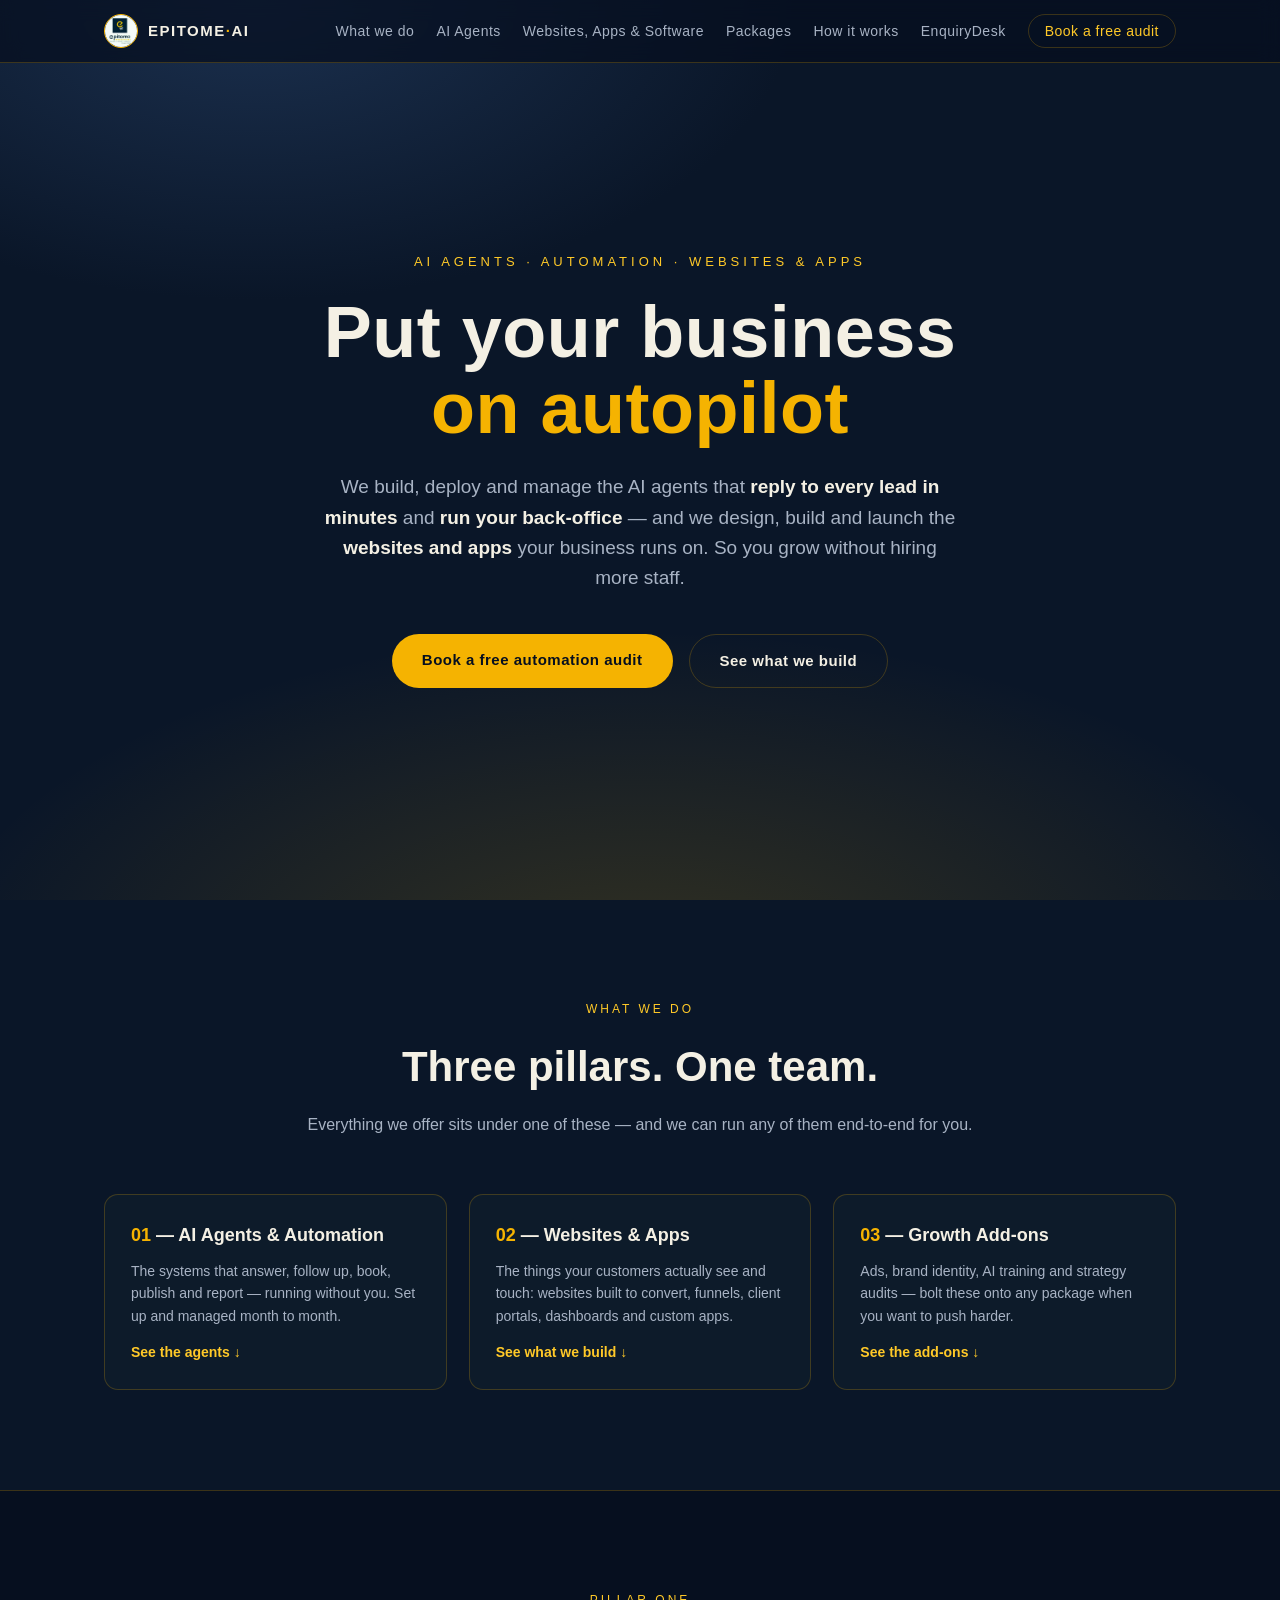
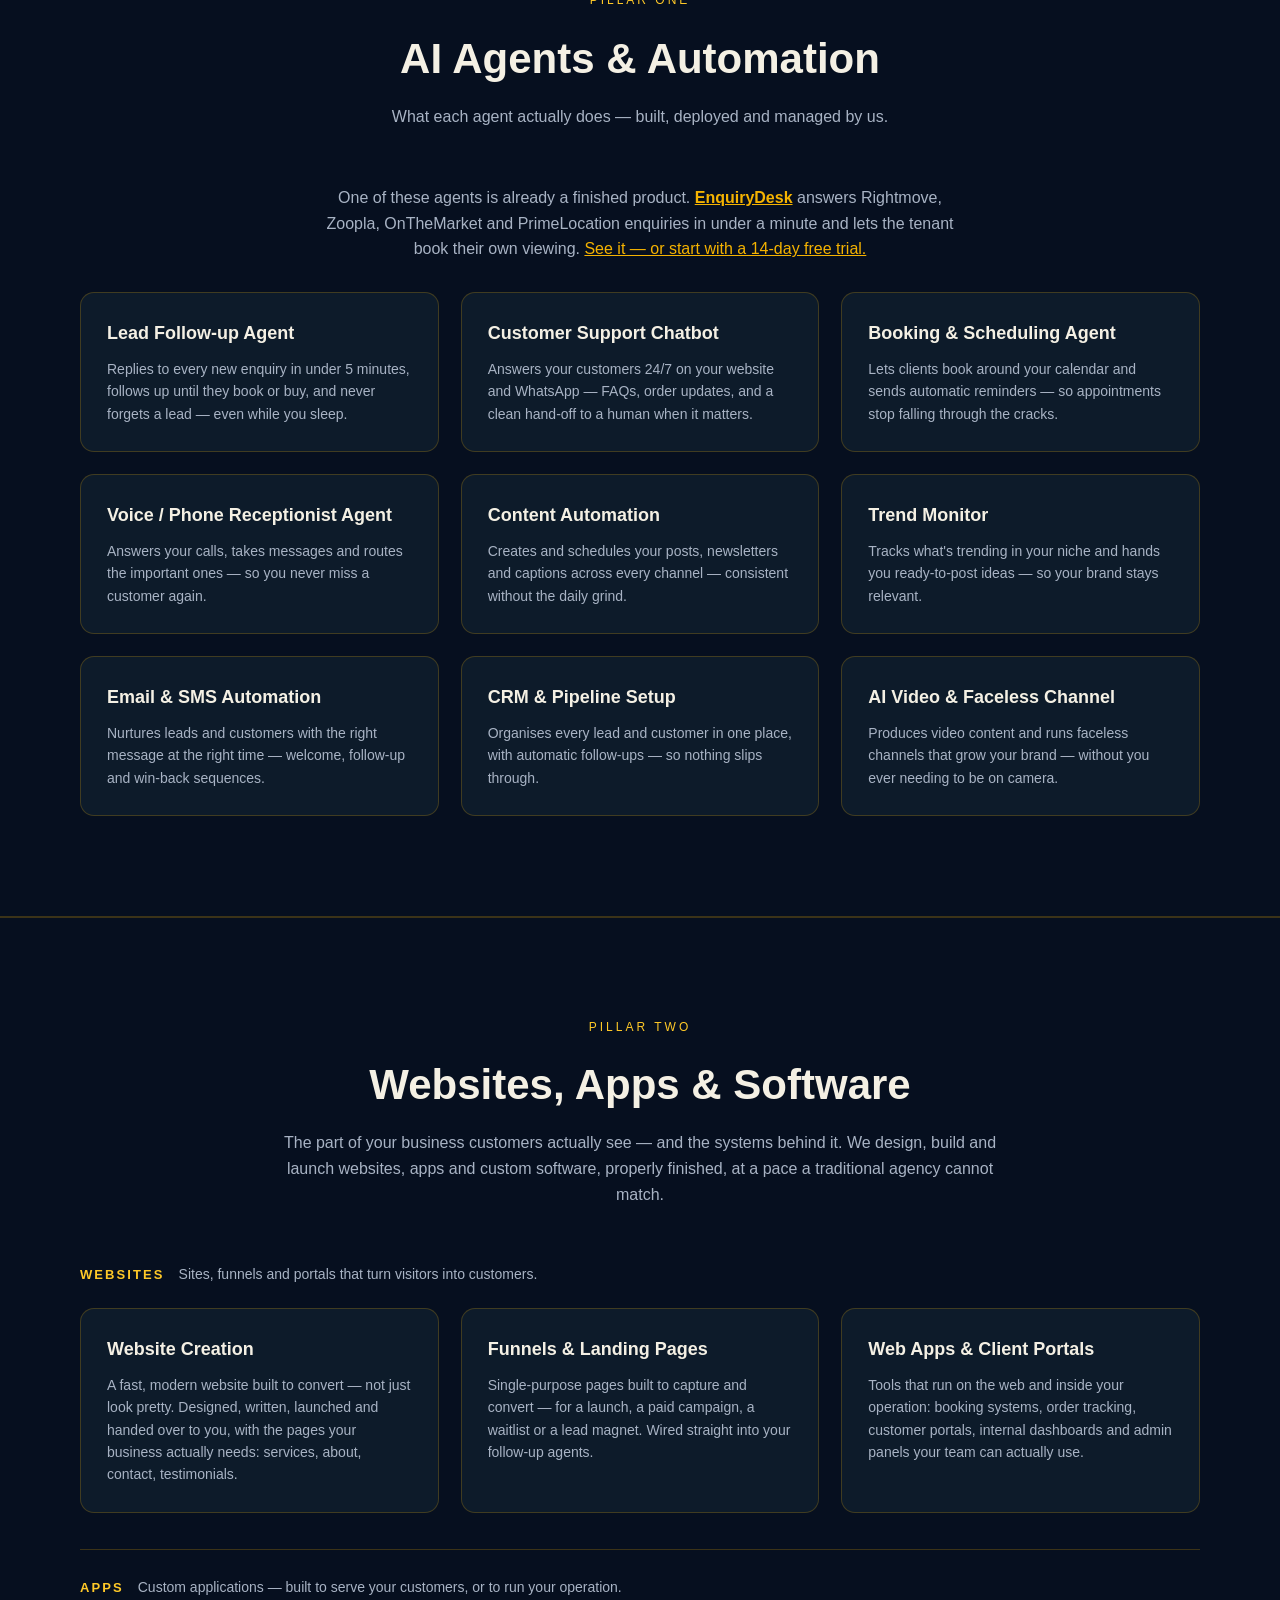
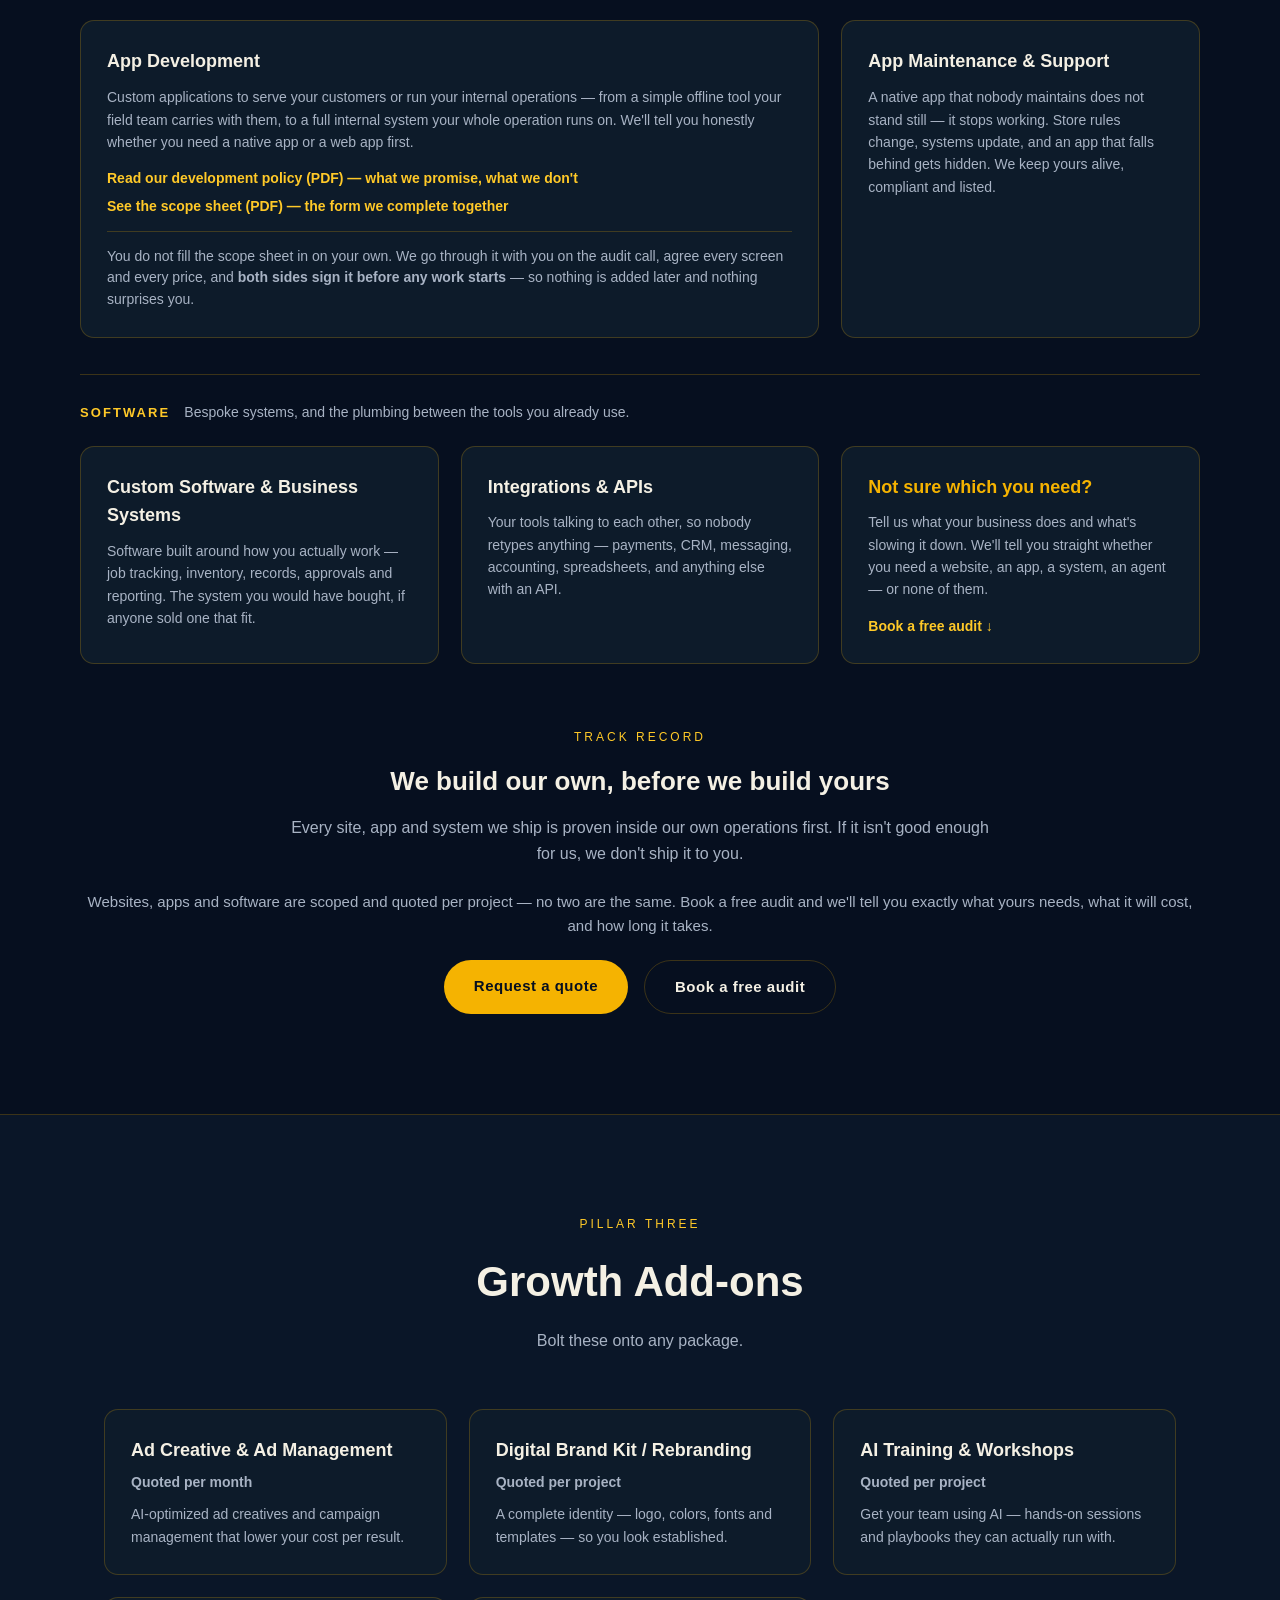
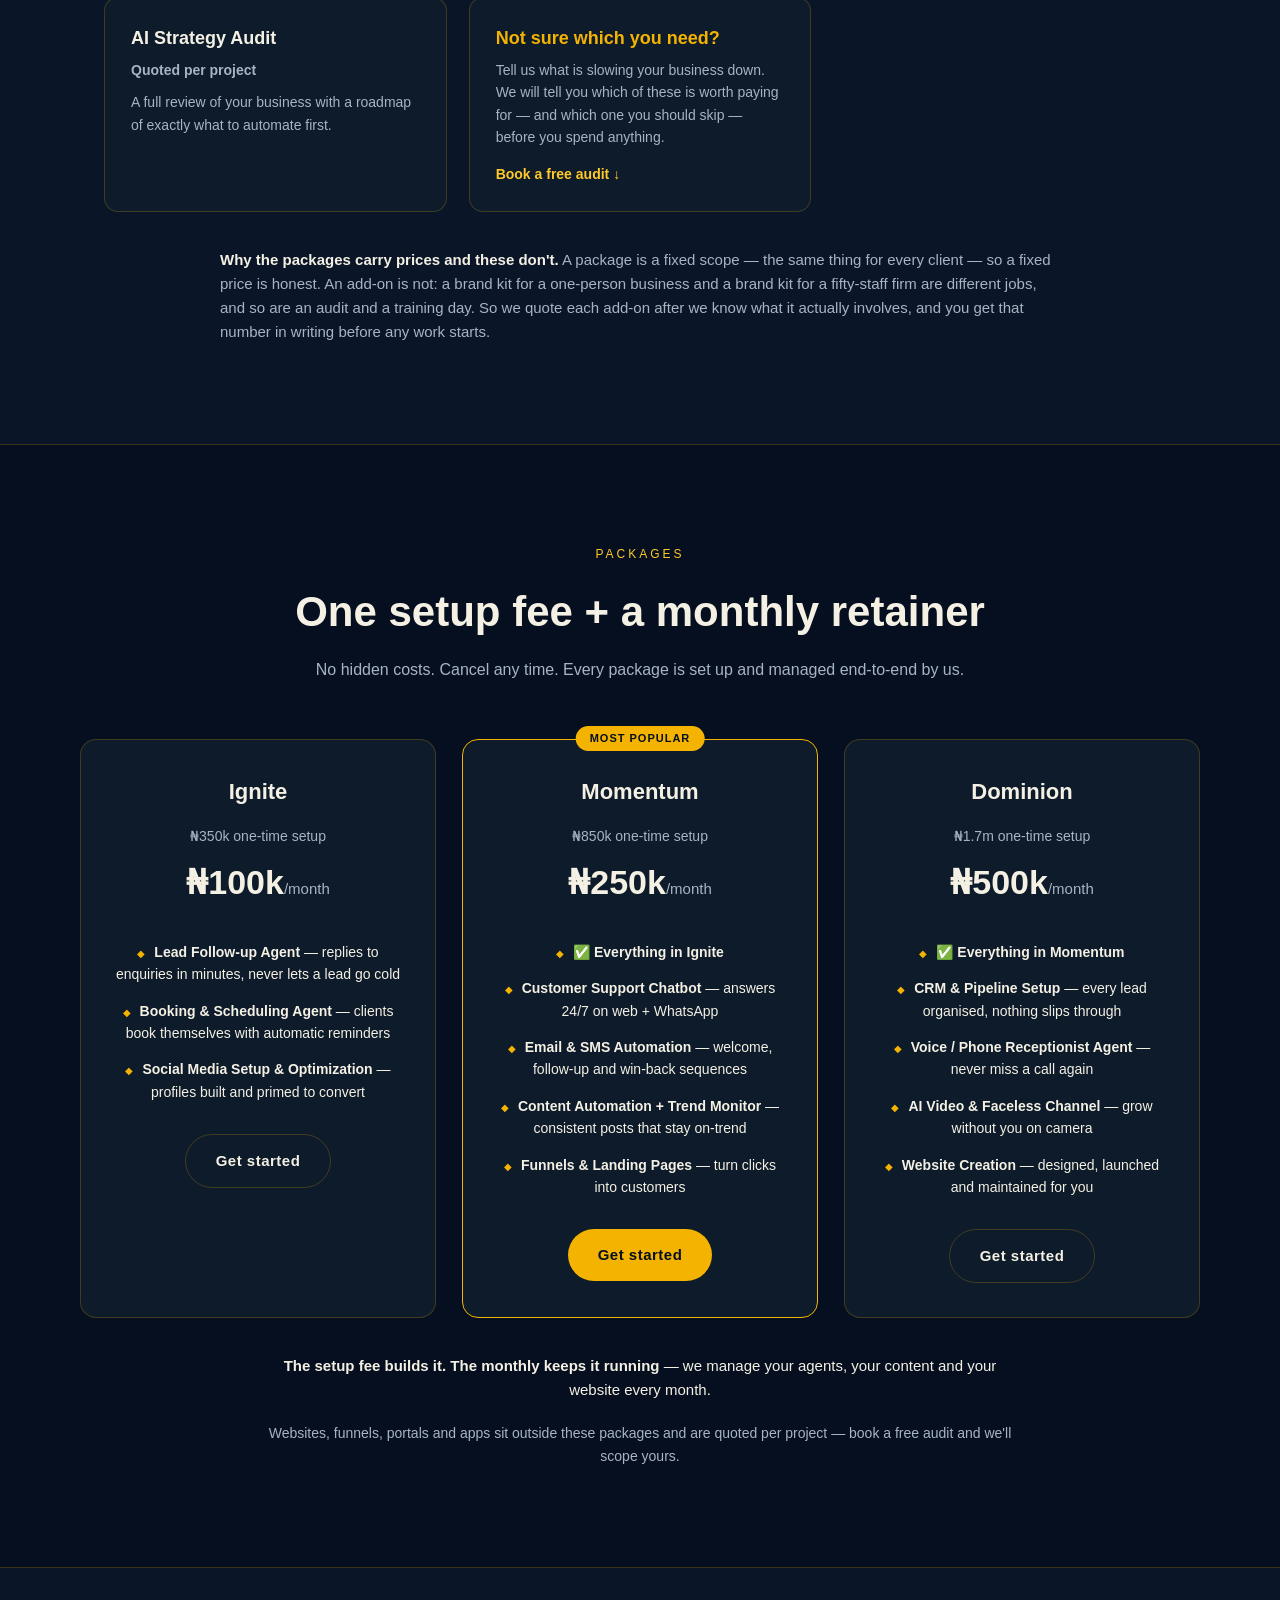
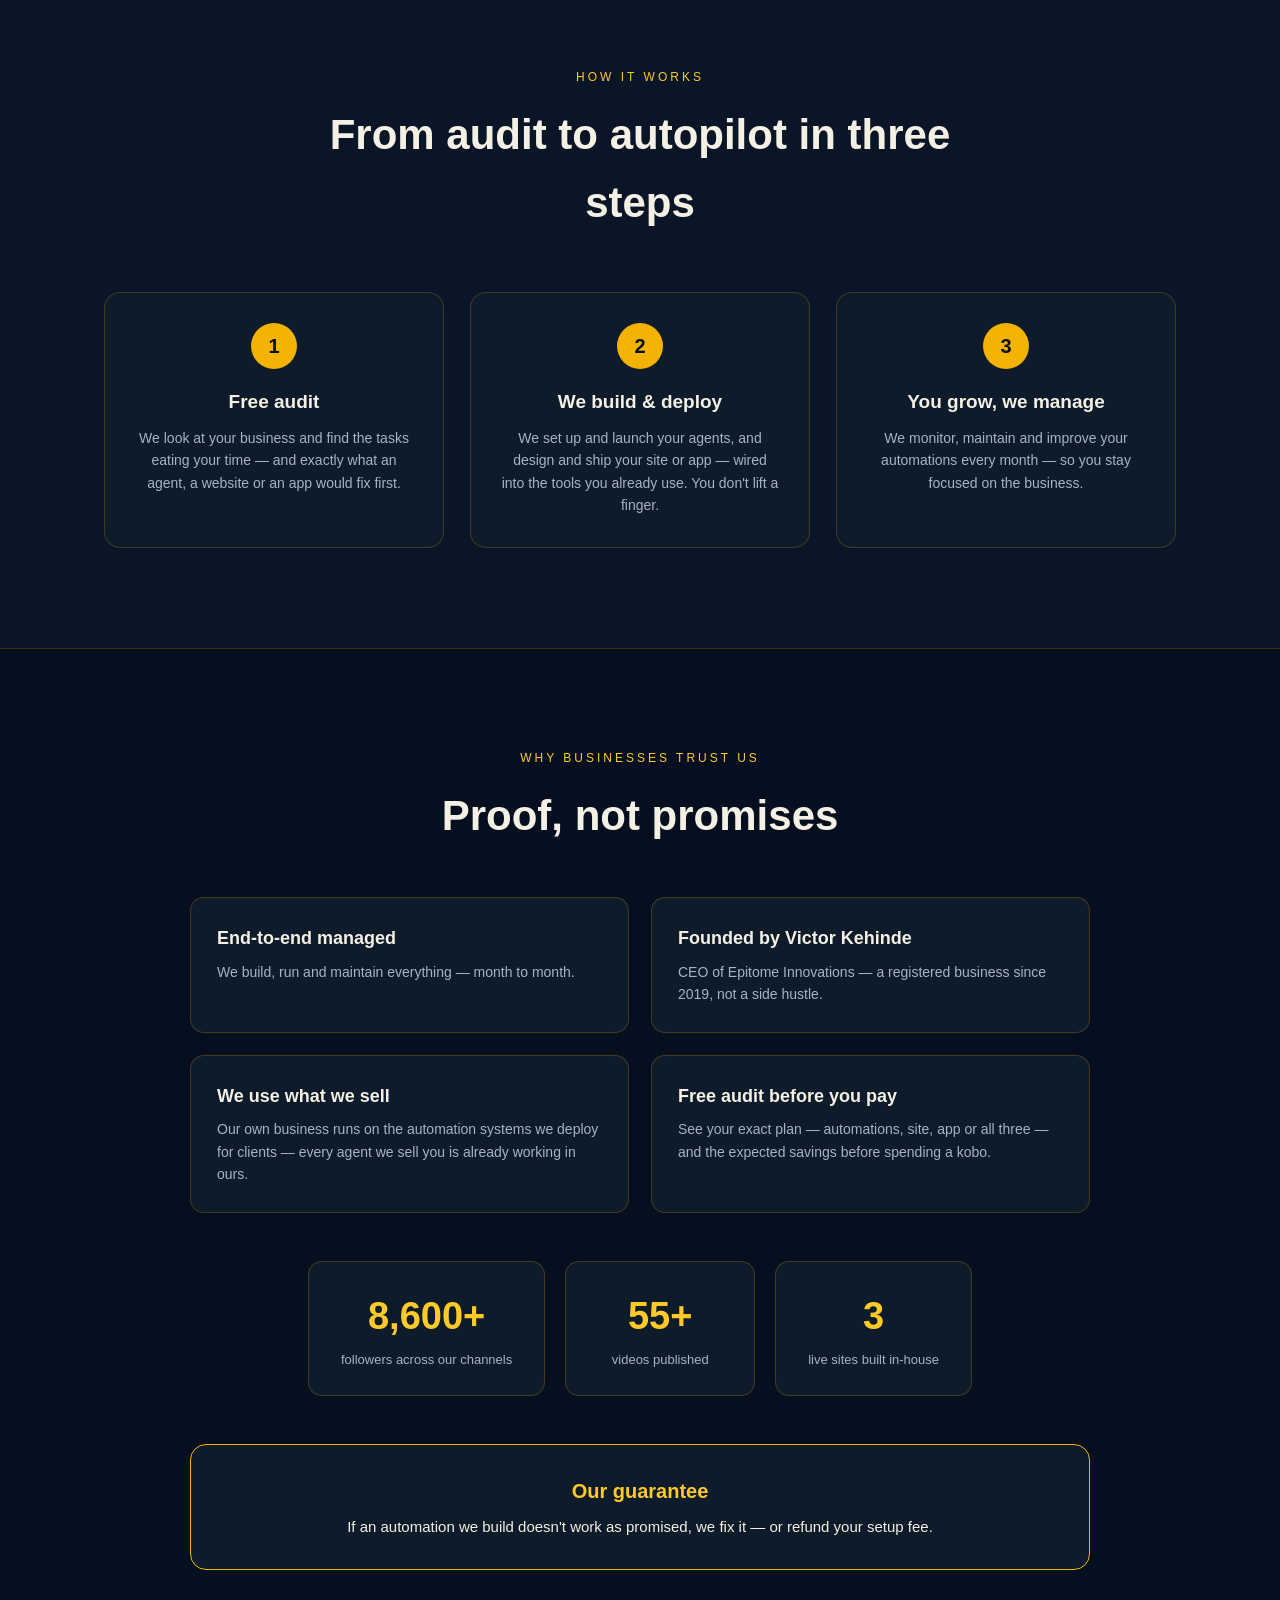
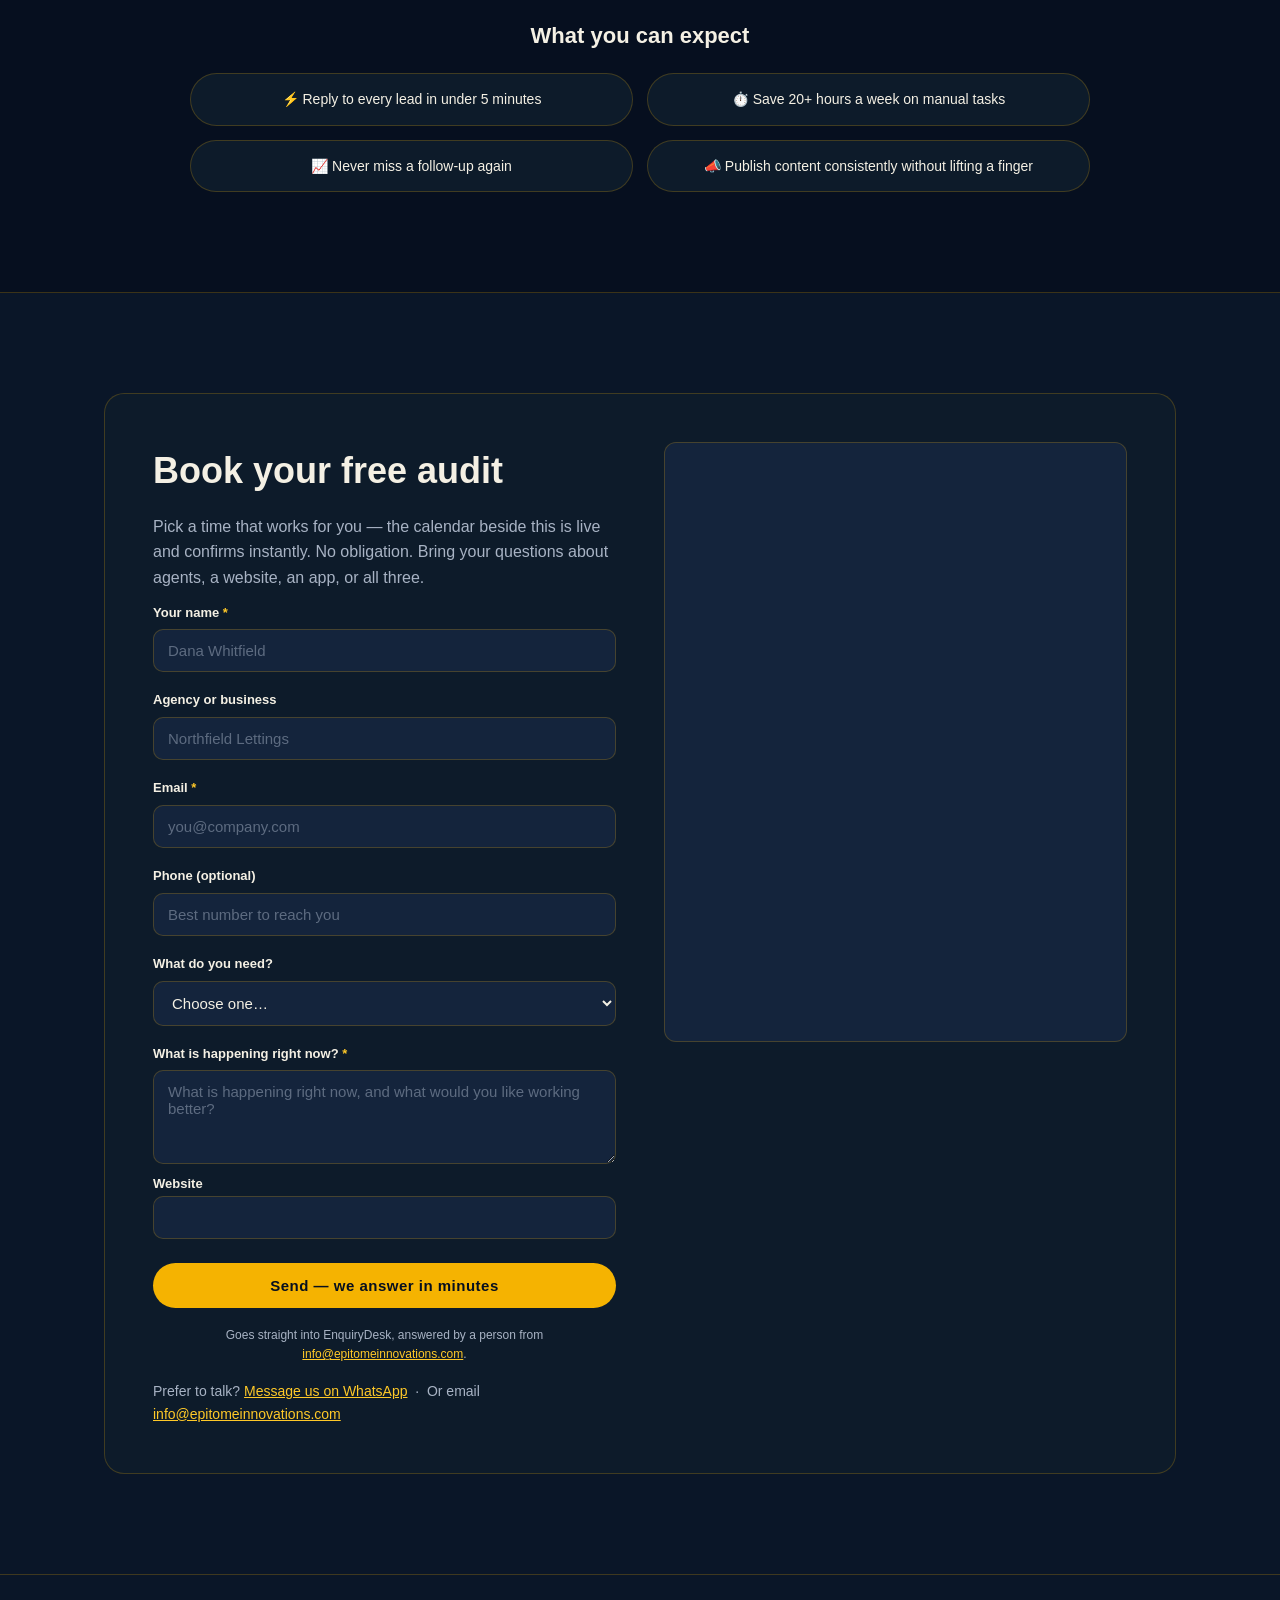
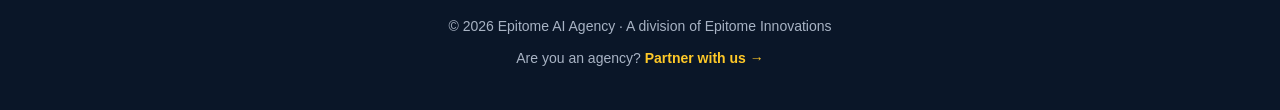
==== index.html @ 001e3ee3 "Agency site: real enquiry form that submits into EnquiryDesk; WhatsApp link set directly" ====
<!DOCTYPE html>
<html lang="en">
<head>
  <meta charset="UTF-8" />
  <meta name="viewport" content="width=device-width, initial-scale=1.0" />
  <title>Epitome AI Agency — Software Development, Websites, Apps &amp; AI Automation</title>
  <meta name="description" content="Epitome AI Agency builds AI agents and automation, develops custom software, and designs websites and apps — including web apps, client portals and bespoke business systems for clients in Nigeria and abroad." />
  <link rel="stylesheet" href="css/styles.css" />
  <link rel="icon" type="image/jpeg" href="images/epitome-logo.jpg" />
  <!-- If JS is blocked or fails, the .reveal elements would stay invisible forever.
       This fallback makes the page fully readable without JavaScript. -->
  <noscript><style>.reveal{opacity:1!important;transform:none!important}</style></noscript>
</head>
<body>

  <a class="skip" href="#main">Skip to content</a>

  <!-- ===== NAV ===== -->
  <nav class="nav" id="nav" aria-label="Main navigation">
    <div class="nav__inner">
      <a class="nav__brand" href="#top">
        <img src="images/epitome-logo.jpg" alt="Epitome AI Agency logo" />
        <span>EPITOME<span class="gold">·</span>AI</span>
      </a>
      <ul class="nav__links">
        <li><a href="#pillars">What we do</a></li>
        <li><a href="#agents">AI Agents</a></li>
        <li><a href="#build">Websites, Apps &amp; Software</a></li>
        <li><a href="#pricing">Packages</a></li>
        <li><a href="#how">How it works</a></li>
        <li><a href="enquirydesk/">EnquiryDesk</a></li>
        <li><a href="#book" class="nav__cta">Book a free audit</a></li>
      </ul>
    </div>
  </nav>

  <main id="main">

    <!-- ===== HERO ===== -->
    <header class="hero" id="top">
      <div class="hero__bg"></div>
      <div class="hero__content">
        <p class="hero__eyebrow reveal">AI AGENTS · AUTOMATION · WEBSITES &amp; APPS</p>
        <h1 class="hero__title reveal">Put your business<br /><span class="gold">on autopilot</span></h1>
        <p class="hero__sub reveal">
          We build, deploy and manage the AI agents that <strong>reply to every lead in minutes</strong>
          and <strong>run your back-office</strong> — and we design, build and launch the
          <strong>websites and apps</strong> your business runs on. So you grow without hiring more staff.
        </p>
        <div class="hero__cta reveal">
          <a class="btn btn--gold" href="#book">Book a free automation audit</a>
          <a class="btn btn--ghost" href="#build">See what we build</a>
        </div>
      </div>
    </header>

    <!-- ===== THE THREE PILLARS (overview) ===== -->
    <section class="services" id="pillars">
      <div class="section-head reveal">
        <p class="section-head__eyebrow">What we do</p>
        <h2 class="section-head__title">Three pillars. One team.</h2>
        <p class="section-head__sub">Everything we offer sits under one of these — and we can run any of them end-to-end for you.</p>
      </div>

      <div class="agents__grid">
        <article class="agent reveal">
          <h3><span class="gold">01</span> — AI Agents &amp; Automation</h3>
          <p>The systems that answer, follow up, book, publish and report — running without you. Set up and managed month to month.</p>
          <p style="margin-top:14px"><a class="bundle__link" href="#agents">See the agents ↓</a></p>
        </article>
        <article class="agent reveal">
          <h3><span class="gold">02</span> — Websites &amp; Apps</h3>
          <p>The things your customers actually see and touch: websites built to convert, funnels, client portals, dashboards and custom apps.</p>
          <p style="margin-top:14px"><a class="bundle__link" href="#build">See what we build ↓</a></p>
        </article>
        <article class="agent reveal">
          <h3><span class="gold">03</span> — Growth Add-ons</h3>
          <p>Ads, brand identity, AI training and strategy audits — bolt these onto any package when you want to push harder.</p>
          <p style="margin-top:14px"><a class="bundle__link" href="#addons">See the add-ons ↓</a></p>
        </article>
      </div>
    </section>

    <!-- ===== PILLAR ONE: AI AGENTS & AUTOMATION ===== -->
    <section class="agents" id="agents">
      <div class="section-head reveal">
        <p class="section-head__eyebrow">Pillar one</p>
        <h2 class="section-head__title">AI Agents &amp; Automation</h2>
        <p class="section-head__sub">What each agent actually does — built, deployed and managed by us.</p>
      </div>
      <p class="reveal" style="max-width:74ch;margin:0 auto 30px;text-align:center;color:#a8b3c4">
        One of these agents is already a finished product. <a href="enquirydesk/" style="color:#f5b301;font-weight:700">EnquiryDesk</a>
        answers Rightmove, Zoopla, OnTheMarket and PrimeLocation enquiries in under a minute and lets the tenant
        book their own viewing. <a href="enquirydesk/" style="color:#f5b301">See it — or start with a 14-day free trial.</a>
      </p>

      <div class="agents__grid">
        <article class="agent reveal">
          <h3>Lead Follow-up Agent</h3>
          <p>Replies to every new enquiry in under 5 minutes, follows up until they book or buy, and never forgets a lead — even while you sleep.</p>
        </article>
        <article class="agent reveal">
          <h3>Customer Support Chatbot</h3>
          <p>Answers your customers 24/7 on your website and WhatsApp — FAQs, order updates, and a clean hand-off to a human when it matters.</p>
        </article>
        <article class="agent reveal">
          <h3>Booking &amp; Scheduling Agent</h3>
          <p>Lets clients book around your calendar and sends automatic reminders — so appointments stop falling through the cracks.</p>
        </article>
        <article class="agent reveal">
          <h3>Voice / Phone Receptionist Agent</h3>
          <p>Answers your calls, takes messages and routes the important ones — so you never miss a customer again.</p>
        </article>
        <article class="agent reveal">
          <h3>Content Automation</h3>
          <p>Creates and schedules your posts, newsletters and captions across every channel — consistent without the daily grind.</p>
        </article>
        <article class="agent reveal">
          <h3>Trend Monitor</h3>
          <p>Tracks what's trending in your niche and hands you ready-to-post ideas — so your brand stays relevant.</p>
        </article>
        <article class="agent reveal">
          <h3>Email &amp; SMS Automation</h3>
          <p>Nurtures leads and customers with the right message at the right time — welcome, follow-up and win-back sequences.</p>
        </article>
        <article class="agent reveal">
          <h3>CRM &amp; Pipeline Setup</h3>
          <p>Organises every lead and customer in one place, with automatic follow-ups — so nothing slips through.</p>
        </article>
        <article class="agent reveal">
          <h3>AI Video &amp; Faceless Channel</h3>
          <p>Produces video content and runs faceless channels that grow your brand — without you ever needing to be on camera.</p>
        </article>
      </div>
    </section>

    <!-- ===== PILLAR TWO: WEBSITES & APPS ===== -->
    <section class="agents" id="build">
      <div class="section-head reveal">
        <p class="section-head__eyebrow">Pillar two</p>
        <h2 class="section-head__title">Websites, Apps &amp; Software</h2>
        <p class="section-head__sub">
          The part of your business customers actually see — and the systems behind it. We design,
          build and launch websites, apps and custom software, properly finished, at a pace a
          traditional agency cannot match.
        </p>
      </div>

      <div class="agents__grid">

        <div class="agents__subhead reveal">
          <h3>Websites</h3>
          <p>Sites, funnels and portals that turn visitors into customers.</p>
        </div>

        <article class="agent reveal">
          <h3>Website Creation</h3>
          <p>A fast, modern website built to convert — not just look pretty. Designed, written, launched and handed over to you, with the pages your business actually needs: services, about, contact, testimonials.</p>
        </article>
        <article class="agent reveal">
          <h3>Funnels &amp; Landing Pages</h3>
          <p>Single-purpose pages built to capture and convert — for a launch, a paid campaign, a waitlist or a lead magnet. Wired straight into your follow-up agents.</p>
        </article>
        <article class="agent reveal">
          <h3>Web Apps &amp; Client Portals</h3>
          <p>Tools that run on the web and inside your operation: booking systems, order tracking, customer portals, internal dashboards and admin panels your team can actually use.</p>
        </article>
        <div class="agents__subhead reveal">
          <h3>Apps</h3>
          <p>Custom applications — built to serve your customers, or to run your operation.</p>
        </div>

        <article class="agent agent--wide reveal">
          <h3>App Development</h3>
          <p>Custom applications to serve your customers or run your internal operations — from a simple offline tool your field team carries with them, to a full internal system your whole operation runs on. We'll tell you honestly whether you need a native app or a web app first.</p>
          <p class="agent__links">
            <a class="bundle__link" href="Epitome-Innovations-App-Development-Policy.pdf" target="_blank" rel="noopener">Read our development policy (PDF) — what we promise, what we don't</a>
            <a class="bundle__link" href="Epitome-Innovations-App-Scope-Sheet.pdf" target="_blank" rel="noopener">See the scope sheet (PDF) — the form we complete together</a>
          </p>
          <p class="agent__note">
            You do not fill the scope sheet in on your own. We go through it with you on the audit
            call, agree every screen and every price, and <strong>both sides sign it before any work
            starts</strong> — so nothing is added later and nothing surprises you.
          </p>
        </article>
        <article class="agent reveal">
          <h3>App Maintenance &amp; Support</h3>
          <p>A native app that nobody maintains does not stand still — it stops working. Store rules change, systems update, and an app that falls behind gets hidden. We keep yours alive, compliant and listed.</p>
        </article>

        <div class="agents__subhead reveal">
          <h3>Software</h3>
          <p>Bespoke systems, and the plumbing between the tools you already use.</p>
        </div>

        <article class="agent reveal">
          <h3>Custom Software &amp; Business Systems</h3>
          <p>Software built around how you actually work — job tracking, inventory, records, approvals and reporting. The system you would have bought, if anyone sold one that fit.</p>
        </article>
        <article class="agent reveal">
          <h3>Integrations &amp; APIs</h3>
          <p>Your tools talking to each other, so nobody retypes anything — payments, CRM, messaging, accounting, spreadsheets, and anything else with an API.</p>
        </article>
        <article class="agent reveal">
          <h3><span class="gold">Not sure which you need?</span></h3>
          <p>Tell us what your business does and what's slowing it down. We'll tell you straight whether you need a website, an app, a system, an agent — or none of them.</p>
          <p style="margin-top:14px"><a class="bundle__link" href="#book">Book a free audit ↓</a></p>
        </article>
      </div>

      <div class="section-head reveal" style="margin-top:64px;margin-bottom:24px">
        <p class="section-head__eyebrow">Track record</p>
        <h2 class="section-head__title" style="font-size:26px">We build our own, before we build yours</h2>
        <p class="section-head__sub">Every site, app and system we ship is proven inside our own operations first. If it isn't good enough for us, we don't ship it to you.</p>
      </div>

      <div class="results reveal" style="max-width:1120px">
        <p style="color:var(--muted);font-size:15px;margin-bottom:22px">
          Websites, apps and software are scoped and quoted per project — no two are the same.
          Book a free audit and we'll tell you exactly what yours needs, what it will cost, and how long it takes.
        </p>
        <div class="hero__cta" style="justify-content:center">
          <a class="btn btn--gold" href="#book">Request a quote</a>
          <a class="btn btn--ghost" href="#book">Book a free audit</a>
        </div>
      </div>
    </section>

    <!-- ===== PILLAR THREE: GROWTH ADD-ONS ===== -->
    <section class="addons" id="addons">
      <div class="section-head reveal">
        <p class="section-head__eyebrow">Pillar three</p>
        <h2 class="section-head__title">Growth Add-ons</h2>
        <p class="section-head__sub">Bolt these onto any package.</p>
      </div>

      <div class="addons__grid">
        <article class="addon reveal">
          <h3>Ad Creative &amp; Ad Management</h3>
          <p class="addon__price">Quoted per month</p>
          <p>AI-optimized ad creatives and campaign management that lower your cost per result.</p>
        </article>
        <article class="addon reveal">
          <h3>Digital Brand Kit / Rebranding</h3>
          <p class="addon__price">Quoted per project</p>
          <p>A complete identity — logo, colors, fonts and templates — so you look established.</p>
        </article>
        <article class="addon reveal">
          <h3>AI Training &amp; Workshops</h3>
          <p class="addon__price">Quoted per project</p>
          <p>Get your team using AI — hands-on sessions and playbooks they can actually run with.</p>
        </article>
        <article class="addon reveal">
          <h3>AI Strategy Audit</h3>
          <p class="addon__price">Quoted per project</p>
          <p>A full review of your business with a roadmap of exactly what to automate first.</p>
        </article>
        <article class="addon reveal">
          <h3><span class="gold">Not sure which you need?</span></h3>
          <p>Tell us what is slowing your business down. We will tell you which of these is worth
          paying for — and which one you should skip — before you spend anything.</p>
          <p style="margin-top:14px"><a class="bundle__link" href="#book">Book a free audit ↓</a></p>
        </article>
      </div>

      <p class="reveal" style="color:var(--muted);font-size:15px;max-width:840px;margin:36px auto 0">
        <strong style="color:var(--cream)">Why the packages carry prices and these don't.</strong>
        A package is a fixed scope — the same thing for every client — so a fixed price is honest.
        An add-on is not: a brand kit for a one-person business and a brand kit for a fifty-staff firm
        are different jobs, and so are an audit and a training day. So we quote each add-on after we
        know what it actually involves, and you get that number in writing before any work starts.
      </p>
    </section>

    <!-- ===== PACKAGES ===== -->
    <section class="pricing" id="pricing">
      <div class="section-head reveal">
        <p class="section-head__eyebrow">Packages</p>
        <h2 class="section-head__title">One setup fee + a monthly retainer</h2>
        <p class="section-head__sub">No hidden costs. Cancel any time. Every package is set up and managed end-to-end by us.</p>
      </div>

      <div class="pricing__grid">
        <div class="price reveal">
          <h3>Ignite</h3>
          <p class="price__setup">₦350k one-time setup</p>
          <p class="price__monthly"><span>₦100k</span>/month</p>
          <ul class="bundle__list">
            <li><strong>Lead Follow-up Agent</strong> — replies to enquiries in minutes, never lets a lead go cold</li>
            <li><strong>Booking &amp; Scheduling Agent</strong> — clients book themselves with automatic reminders</li>
            <li><strong>Social Media Setup &amp; Optimization</strong> — profiles built and primed to convert</li>
          </ul>
          <a class="btn btn--ghost" href="#book">Get started</a>
        </div>

        <div class="price price--popular reveal">
          <div class="price__badge">Most popular</div>
          <h3>Momentum</h3>
          <p class="price__setup">₦850k one-time setup</p>
          <p class="price__monthly"><span>₦250k</span>/month</p>
          <ul class="bundle__list">
            <li>✅ <strong>Everything in Ignite</strong></li>
            <li><strong>Customer Support Chatbot</strong> — answers 24/7 on web + WhatsApp</li>
            <li><strong>Email &amp; SMS Automation</strong> — welcome, follow-up and win-back sequences</li>
            <li><strong>Content Automation + Trend Monitor</strong> — consistent posts that stay on-trend</li>
            <li><strong>Funnels &amp; Landing Pages</strong> — turn clicks into customers</li>
          </ul>
          <a class="btn btn--gold" href="#book">Get started</a>
        </div>

        <div class="price reveal">
          <h3>Dominion</h3>
          <p class="price__setup">₦1.7m one-time setup</p>
          <p class="price__monthly"><span>₦500k</span>/month</p>
          <ul class="bundle__list">
            <li>✅ <strong>Everything in Momentum</strong></li>
            <li><strong>CRM &amp; Pipeline Setup</strong> — every lead organised, nothing slips through</li>
            <li><strong>Voice / Phone Receptionist Agent</strong> — never miss a call again</li>
            <li><strong>AI Video &amp; Faceless Channel</strong> — grow without you on camera</li>
            <li><strong>Website Creation</strong> — designed, launched and maintained for you</li>
          </ul>
          <a class="btn btn--ghost" href="#book">Get started</a>
        </div>
      </div>

      <p class="reveal" style="text-align:center;color:var(--cream);font-size:15px;max-width:760px;margin:36px auto 0">
        <strong>The setup fee builds it. The monthly keeps it running</strong> — we manage your
        agents, your content and your website every month.
      </p>

      <p style="text-align:center;color:var(--muted);font-size:14px;max-width:760px;margin:20px auto 0">
        Websites, funnels, portals and apps sit outside these packages and are quoted per project — book a free audit and we'll scope yours.
      </p>
    </section>

    <!-- ===== HOW IT WORKS ===== -->
    <section class="how" id="how">
      <div class="section-head reveal">
        <p class="section-head__eyebrow">How it works</p>
        <h2 class="section-head__title">From audit to autopilot in three steps</h2>
      </div>
      <div class="how__steps">
        <div class="step reveal">
          <div class="step__num">1</div>
          <h3>Free audit</h3>
          <p>We look at your business and find the tasks eating your time — and exactly what an agent, a website or an app would fix first.</p>
        </div>
        <div class="step reveal">
          <div class="step__num">2</div>
          <h3>We build &amp; deploy</h3>
          <p>We set up and launch your agents, and design and ship your site or app — wired into the tools you already use. You don't lift a finger.</p>
        </div>
        <div class="step reveal">
          <div class="step__num">3</div>
          <h3>You grow, we manage</h3>
          <p>We monitor, maintain and improve your automations every month — so you stay focused on the business.</p>
        </div>
      </div>
    </section>

    <!-- ===== TRUST / PROOF ===== -->
    <section class="trust" id="trust">
      <div class="section-head reveal">
        <p class="section-head__eyebrow">Why businesses trust us</p>
        <h2 class="section-head__title">Proof, not promises</h2>
      </div>

      <div class="trust__grid">
        <div class="trust__item reveal">
          <h3>End-to-end managed</h3>
          <p>We build, run and maintain everything — month to month.</p>
        </div>
        <div class="trust__item reveal">
          <h3>Founded by Victor Kehinde</h3>
          <p>CEO of Epitome Innovations — a registered business since 2019, not a side hustle.</p>
        </div>
        <div class="trust__item reveal">
          <h3>We use what we sell</h3>
          <p>Our own business runs on the automation systems we deploy for clients — every agent we sell you is already working in ours.</p>
        </div>
        <div class="trust__item reveal">
          <h3>Free audit before you pay</h3>
          <p>See your exact plan — automations, site, app or all three — and the expected savings before spending a kobo.</p>
        </div>
      </div>

      <div class="proof reveal">
        <div class="proof__stat"><span class="proof__num">8,600+</span><span class="proof__label">followers across our channels</span></div>
        <div class="proof__stat"><span class="proof__num">55+</span><span class="proof__label">videos published</span></div>
        <div class="proof__stat"><span class="proof__num">3</span><span class="proof__label">live sites built in-house</span></div>
      </div>

      <div class="guarantee reveal">
        <h3>Our guarantee</h3>
        <p>If an automation we build doesn't work as promised, we fix it — or refund your setup fee.</p>
      </div>

      <div class="results reveal">
        <h3>What you can expect</h3>
        <div class="results__grid">
          <span>⚡ Reply to every lead in under 5 minutes</span>
          <span>⏱️ Save 20+ hours a week on manual tasks</span>
          <span>📈 Never miss a follow-up again</span>
          <span>📣 Publish content consistently without lifting a finger</span>
        </div>
      </div>
    </section>

    <!-- ===== BOOKING ===== -->
    <section class="booking" id="book">
      <div class="booking__inner reveal">
        <div class="booking__intro">
          <h2>Book your free audit</h2>
          <p>Pick a time that works for you — the calendar beside this is live and confirms instantly. No obligation.
             Bring your questions about agents, a website, an app, or all three.</p>

          <!-- The enquiry lands in EnquiryDesk, our own product: scored, answered in minutes,
               and a call offered. If it ever fails, the form falls back to email so no lead is lost. -->
          <form class="booking__form" id="enquiry-form" novalidate>
            <label for="f-name">Your name <span>*</span></label>
            <input id="f-name" name="name" type="text" autocomplete="name" placeholder="Dana Whitfield" required>

            <label for="f-biz">Agency or business</label>
            <input id="f-biz" name="company" type="text" autocomplete="organization" placeholder="Northfield Lettings">

            <label for="f-email">Email <span>*</span></label>
            <input id="f-email" name="email" type="email" autocomplete="email" placeholder="you@company.com" required>

            <label for="f-phone">Phone (optional)</label>
            <input id="f-phone" name="phone" type="tel" autocomplete="tel" placeholder="Best number to reach you">

            <label for="f-service">What do you need?</label>
            <select id="f-service" name="need">
              <option value="">Choose one&hellip;</option>
              <option>EnquiryDesk — answer every enquiry in minutes</option>
              <option>AI automation for my business</option>
              <option>A new website</option>
              <option>An app</option>
              <option>Something else</option>
            </select>

            <label for="f-msg">What is happening right now? <span>*</span></label>
            <textarea id="f-msg" name="message" rows="4" placeholder="What is happening right now, and what would you like working better?" required></textarea>

            <!-- Honeypot: hidden from people, irresistible to bots. -->
            <div class="hp" aria-hidden="true">
              <label for="f-website">Website</label>
              <input id="f-website" name="website" type="text" tabindex="-1" autocomplete="off">
            </div>

            <button class="btn btn--gold" type="submit" id="f-send">Send — we answer in minutes</button>
            <p class="booking__note" id="f-status">
              Goes straight into EnquiryDesk, answered by a person from
              <a href="mailto:info@epitomeinnovations.com">info@epitomeinnovations.com</a>.
            </p>
          </form>

          <p class="booking__email">
            Prefer to talk? <a id="wa-link" href="https://wa.me/2349056969122?text=Hi%21%20I%27d%20like%20to%20book%20a%20free%20audit." rel="noopener">Message us on WhatsApp</a>
            &nbsp;·&nbsp; Or email <a href="mailto:info@epitomeinnovations.com">info@epitomeinnovations.com</a>
          </p>
        </div>

        <div class="booking__calendar">
          <iframe src="https://cal.com/victor-kehinde-m3jfr3?embed=true" width="100%" height="600" frameborder="0" loading="lazy" title="Book a free audit with Epitome AI Agency"></iframe>
        </div>
      </div>
    </section>

  </main>

  <!-- ===== FOOTER ===== -->
  <footer class="footer">
    <p>© <span id="year"></span> Epitome AI Agency · A division of Epitome Innovations</p>
    <p style="margin-top:10px;font-size:14px">
      Are you an agency? <a class="bundle__link" href="partners.html">Partner with us &rarr;</a>
    </p>
  </footer>

  <script src="js/main.js"></script>
</body>
</html>
---- css/styles.css ----
:root {
  --navy-950: #060f1f;
  --navy-900: #0a1628;
  --navy-800: #0d1b2a;
  --navy-700: #14243c;
  --navy-600: #1d3353;
  --gold: #f5b301;
  --gold-bright: #ffc928;
  --cream: #f4f0e4;
  --muted: #a8b3c4;
  --line: rgba(245, 179, 1, 0.22);
}

* { margin: 0; padding: 0; box-sizing: border-box; }
html { scroll-behavior: smooth; }

body {
  font-family: "Segoe UI", "Helvetica Neue", Arial, sans-serif;
  background: var(--navy-900);
  color: var(--cream);
  line-height: 1.6;
  overflow-x: hidden;
}
.gold { color: var(--gold); }

/* ---------- ACCESSIBILITY ---------- */
.skip {
  position: absolute; left: -9999px; top: 0; z-index: 100;
  background: var(--gold); color: var(--navy-950);
  padding: 10px 18px; border-radius: 0 0 8px 0; text-decoration: none; font-weight: 600;
}
.skip:focus { left: 0; }
a:focus-visible, button:focus-visible, input:focus-visible, select:focus-visible, textarea:focus-visible {
  outline: 2px solid var(--gold-bright); outline-offset: 2px;
}

/* ---------- NAV ---------- */
.nav {
  position: fixed; top: 0; left: 0; right: 0; z-index: 50;
  backdrop-filter: blur(10px);
  background: rgba(6, 15, 31, 0.72);
  border-bottom: 1px solid var(--line);
}
.nav__inner {
  max-width: 1120px; margin: 0 auto; padding: 14px 24px;
  display: flex; align-items: center; justify-content: space-between;
}
.nav__brand { display: flex; align-items: center; gap: 10px; text-decoration: none; color: var(--cream); font-weight: 700; letter-spacing: 1.5px; font-size: 15px; }
.nav__brand img { width: 34px; height: 34px; border-radius: 50%; border: 1px solid var(--gold); }
.nav__links { list-style: none; display: flex; gap: 22px; align-items: center; }
.nav__links a { color: var(--muted); text-decoration: none; font-size: 14px; letter-spacing: 0.5px; transition: color 0.2s; }
.nav__links a:hover { color: var(--gold-bright); }
.nav__cta { color: var(--gold-bright) !important; border: 1px solid var(--line); padding: 8px 16px; border-radius: 30px; }
.nav__cta:hover { border-color: var(--gold); }

/* ---------- HERO ---------- */
.hero {
  position: relative; min-height: 100vh;
  display: flex; align-items: center; justify-content: center; text-align: center;
  padding: 120px 24px 80px; overflow: hidden;
}
.hero__bg {
  position: absolute; inset: 0;
  background:
    radial-gradient(1200px 600px at 50% 110%, rgba(245,179,1,0.18), transparent 60%),
    radial-gradient(900px 500px at 20% 0%, rgba(29,51,83,0.9), transparent 60%),
    var(--navy-900);
}
.hero__content { position: relative; max-width: 820px; }
.hero__eyebrow { color: var(--gold-bright); letter-spacing: 4px; font-size: 13px; margin-bottom: 22px; }
.hero__title { font-size: clamp(38px, 7vw, 72px); line-height: 1.05; font-weight: 800; letter-spacing: 0.5px; margin-bottom: 26px; }
.hero__sub { color: var(--muted); font-size: clamp(16px, 2.2vw, 19px); max-width: 640px; margin: 0 auto 40px; }
.hero__sub strong { color: var(--cream); }
.hero__cta { display: flex; gap: 16px; justify-content: center; flex-wrap: wrap; }

.btn {
  display: inline-block; padding: 14px 30px; border-radius: 40px; text-decoration: none;
  font-size: 15px; font-weight: 600; letter-spacing: 0.5px; cursor: pointer; border: none;
  transition: transform 0.2s, box-shadow 0.2s, background 0.2s;
}
.btn--gold { background: var(--gold); color: var(--navy-950); }
.btn--gold:hover { background: var(--gold-bright); transform: translateY(-2px); box-shadow: 0 12px 30px rgba(245,179,1,0.25); }
.btn--ghost { border: 1px solid var(--line); color: var(--cream); background: transparent; }
.btn--ghost:hover { border-color: var(--gold); color: var(--gold-bright); transform: translateY(-2px); }

/* ---------- SECTION HEAD ---------- */
.section-head { text-align: center; max-width: 720px; margin: 0 auto 56px; }
.section-head__eyebrow { color: var(--gold-bright); text-transform: uppercase; letter-spacing: 3px; font-size: 12px; margin-bottom: 14px; }
.section-head__title { font-size: clamp(28px, 5vw, 42px); font-weight: 800; }
.section-head__sub { color: var(--muted); margin-top: 12px; }

/* ---------- SERVICES ---------- */
.services { padding: 100px 24px; max-width: 1120px; margin: 0 auto; }
.bundles { display: grid; grid-template-columns: repeat(3, 1fr); gap: 26px; }

.bundle {
  background: var(--navy-800); border: 1px solid var(--line); border-radius: 16px;
  padding: 30px; display: flex; flex-direction: column;
  transition: transform 0.3s, border-color 0.3s, box-shadow 0.3s; position: relative;
}
.bundle:hover { transform: translateY(-6px); border-color: var(--gold); box-shadow: 0 20px 40px rgba(0,0,0,0.4); }
.bundle--popular { border-color: var(--gold); }
.bundle__badge {
  position: absolute; top: -14px; left: 50%; transform: translateX(-50%);
  background: var(--gold); color: var(--navy-950); font-size: 11px; font-weight: 700;
  letter-spacing: 1px; padding: 4px 14px; border-radius: 20px; text-transform: uppercase;
}
.bundle__tag { color: var(--gold-bright); text-transform: uppercase; letter-spacing: 2px; font-size: 11px; margin-bottom: 8px; }
.bundle__name { font-size: 28px; font-weight: 800; margin-bottom: 10px; }
.bundle__desc { color: var(--muted); font-size: 15px; margin-bottom: 18px; }
.bundle__list { list-style: none; margin-bottom: 24px; flex: 1; }
.bundle__list li { padding: 7px 0; position: relative; font-size: 14px; color: var(--cream); }
.bundle__list li strong { color: var(--cream); }
.bundle__list li::before { content: "◆"; color: var(--gold); margin-right: 9px; font-size: 10px; }
.bundle__link { color: var(--gold-bright); text-decoration: none; font-size: 14px; font-weight: 600; }

/* ---------- AGENTS ---------- */
.agents { padding: 100px 24px; background: var(--navy-950); border-top: 1px solid var(--line); border-bottom: 1px solid var(--line); }
.agents .section-head { margin: 0 auto 56px; }
.agents__grid { display: grid; grid-template-columns: repeat(3, 1fr); gap: 22px; max-width: 1120px; margin: 0 auto; }
.agent { background: var(--navy-800); border: 1px solid var(--line); border-radius: 14px; padding: 26px; transition: transform 0.25s, border-color 0.25s; }
.agent:hover { transform: translateY(-4px); border-color: var(--gold); }
.agent h3 { font-size: 18px; margin-bottom: 10px; color: var(--cream); }
.agent p { color: var(--muted); font-size: 14px; }

/* ---------- ADD-ONS ---------- */
.addons { padding: 100px 24px; max-width: 1120px; margin: 0 auto; }
.addons__grid { display: grid; grid-template-columns: repeat(3, 1fr); gap: 22px; }
.addon { background: var(--navy-800); border: 1px solid var(--line); border-radius: 14px; padding: 26px; }
.addon h3 { font-size: 18px; margin-bottom: 6px; }
.addon__price { color: var(--gold-bright); font-weight: 700; font-size: 15px; margin-bottom: 10px; }
.addon p { color: var(--muted); font-size: 14px; }

/* ---------- PRICING ---------- */
.pricing { padding: 100px 24px; background: var(--navy-950); border-top: 1px solid var(--line); border-bottom: 1px solid var(--line); }
.pricing__grid { display: grid; grid-template-columns: repeat(3, 1fr); gap: 26px; max-width: 1120px; margin: 0 auto; }
.price {
  background: var(--navy-800); border: 1px solid var(--line); border-radius: 16px;
  padding: 34px; text-align: center; position: relative;
}
.price--popular { border-color: var(--gold); }
.price__badge { position: absolute; top: -14px; left: 50%; transform: translateX(-50%); background: var(--gold); color: var(--navy-950); font-size: 11px; font-weight: 700; letter-spacing: 1px; padding: 4px 14px; border-radius: 20px; text-transform: uppercase; }
.price h3 { font-size: 22px; margin-bottom: 16px; }
.price__setup { color: var(--muted); font-size: 14px; margin-bottom: 8px; }
.price__monthly { font-size: 15px; color: var(--muted); margin-bottom: 24px; }
.price__monthly span { font-size: 34px; font-weight: 800; color: var(--cream); }

/* ---------- HOW IT WORKS ---------- */
.how { padding: 100px 24px; max-width: 1120px; margin: 0 auto; }
.how__steps { display: grid; grid-template-columns: repeat(3, 1fr); gap: 26px; }
.step { background: var(--navy-800); border: 1px solid var(--line); border-radius: 16px; padding: 30px; text-align: center; }
.step__num {
  width: 46px; height: 46px; border-radius: 50%; background: var(--gold); color: var(--navy-950);
  font-weight: 800; font-size: 20px; display: flex; align-items: center; justify-content: center;
  margin: 0 auto 18px;
}
.step h3 { font-size: 19px; margin-bottom: 10px; }
.step p { color: var(--muted); font-size: 14px; }

/* ---------- TRUST ---------- */
.trust { padding: 100px 24px; background: var(--navy-950); border-top: 1px solid var(--line); border-bottom: 1px solid var(--line); }
.trust .section-head { margin: 0 auto 48px; }
.trust__grid { display: grid; grid-template-columns: repeat(2, 1fr); gap: 22px; max-width: 900px; margin: 0 auto 48px; }
.trust__item { background: var(--navy-800); border: 1px solid var(--line); border-radius: 14px; padding: 26px; }
.trust__item h3 { font-size: 18px; margin-bottom: 8px; }
.trust__item p { color: var(--muted); font-size: 14px; }
.proof { display: flex; flex-wrap: wrap; gap: 20px; justify-content: center; max-width: 900px; margin: 48px auto; }
.proof__stat { text-align: center; background: var(--navy-800); border: 1px solid var(--line); border-radius: 14px; padding: 24px 32px; min-width: 190px; }
.proof__num { display: block; font-size: 38px; font-weight: 800; color: var(--gold-bright); }
.proof__label { display: block; font-size: 13px; color: var(--muted); margin-top: 4px; }
.guarantee { max-width: 900px; margin: 0 auto 48px; text-align: center; background: var(--navy-800); border: 1px solid var(--gold); border-radius: 16px; padding: 30px; }
.guarantee h3 { font-size: 20px; color: var(--gold-bright); margin-bottom: 8px; }
.guarantee p { color: var(--cream); font-size: 15px; }
.results { max-width: 900px; margin: 0 auto; text-align: center; }
.results h3 { font-size: 22px; margin-bottom: 20px; }
.results__grid { display: grid; grid-template-columns: repeat(2, 1fr); gap: 14px; }
.results__grid span {
  background: var(--navy-800); border: 1px solid var(--line); border-radius: 30px;
  padding: 14px 20px; font-size: 14px; color: var(--cream);
}

/* ---------- BOOKING ---------- */
.booking { padding: 100px 24px; max-width: 1120px; margin: 0 auto; }
.booking__inner {
  display: grid; grid-template-columns: 1fr 1fr; gap: 48px; align-items: start;
  background: var(--navy-800); border: 1px solid var(--line); border-radius: 20px; padding: 48px;
}
.booking__intro h2 { font-size: clamp(26px, 4vw, 36px); font-weight: 800; margin-bottom: 14px; }
.booking__intro p { color: var(--muted); }
.booking__form { display: flex; flex-direction: column; gap: 6px; }
.booking__form label { font-size: 13px; font-weight: 600; margin-top: 12px; color: var(--cream); }
.booking__form label span { color: var(--gold-bright); }
.booking__form input, .booking__form select, .booking__form textarea {
  background: var(--navy-700); border: 1px solid var(--line); border-radius: 10px;
  padding: 12px 14px; color: var(--cream); font-size: 15px; font-family: inherit; width: 100%;
}
.booking__form input::placeholder, .booking__form textarea::placeholder { color: #5d6b80; }
.booking__form .btn { margin-top: 18px; width: 100%; }
.booking__note { font-size: 12px; color: var(--muted); margin-top: 12px; text-align: center; }
.booking__note a { color: var(--gold-bright); }
.booking__calendar iframe { width: 100%; height: 600px; border: 1px solid var(--line); border-radius: 12px; background: var(--navy-700); }
.booking__email { margin-top: 16px; font-size: 14px; color: var(--muted); }
.booking__email a { color: var(--gold-bright); }

/* ---------- FOOTER ---------- */
.footer { text-align: center; padding: 40px 24px; border-top: 1px solid var(--line); color: var(--muted); font-size: 14px; }

/* ---------- REVEAL ---------- */
.reveal { opacity: 0; transform: translateY(28px); transition: opacity 0.7s ease, transform 0.7s ease; }
.reveal.is-visible { opacity: 1; transform: translateY(0); }

/* ---------- RESPONSIVE ---------- */
@media (max-width: 900px) {
  .bundles, .pricing__grid, .how__steps, .agents__grid, .addons__grid { grid-template-columns: 1fr; }
  .trust__grid, .results__grid { grid-template-columns: 1fr; }
  .booking__inner { grid-template-columns: 1fr; padding: 32px 24px; }
  .nav__links { display: none; }
}


/* ---------- PILLAR TWO SUB-HEADINGS (Websites / Apps) ---------- */
.agents__subhead { grid-column: 1 / -1; display: flex; align-items: baseline; gap: 14px;
  flex-wrap: wrap; margin-top: 14px; padding-top: 26px; border-top: 1px solid var(--line); }
.agents__subhead:first-child { margin-top: 0; padding-top: 0; border-top: 0; }
.agents__subhead h3 { font-size: 13px; letter-spacing: 0.16em; text-transform: uppercase;
  color: var(--gold-bright); margin: 0; }
.agents__subhead p { color: var(--muted); font-size: 14px; margin: 0; }
.agent__links { display: flex; flex-direction: column; gap: 8px; margin-top: 16px; }
.agent__links .bundle__link { line-height: 1.4; }


/* App Development gets double width so the APPS row is a deliberate full row,
   and the heavier card carries the two PDF links without crowding. */
.agent--wide { grid-column: span 2; }
@media (max-width: 900px) { .agent--wide { grid-column: auto; } }


/* Note under the two app PDFs: who fills the scope sheet in. */
.agent__note { color: var(--muted); font-size: 13.5px; line-height: 1.55; margin-top: 14px;
  padding-top: 14px; border-top: 1px solid var(--line); }
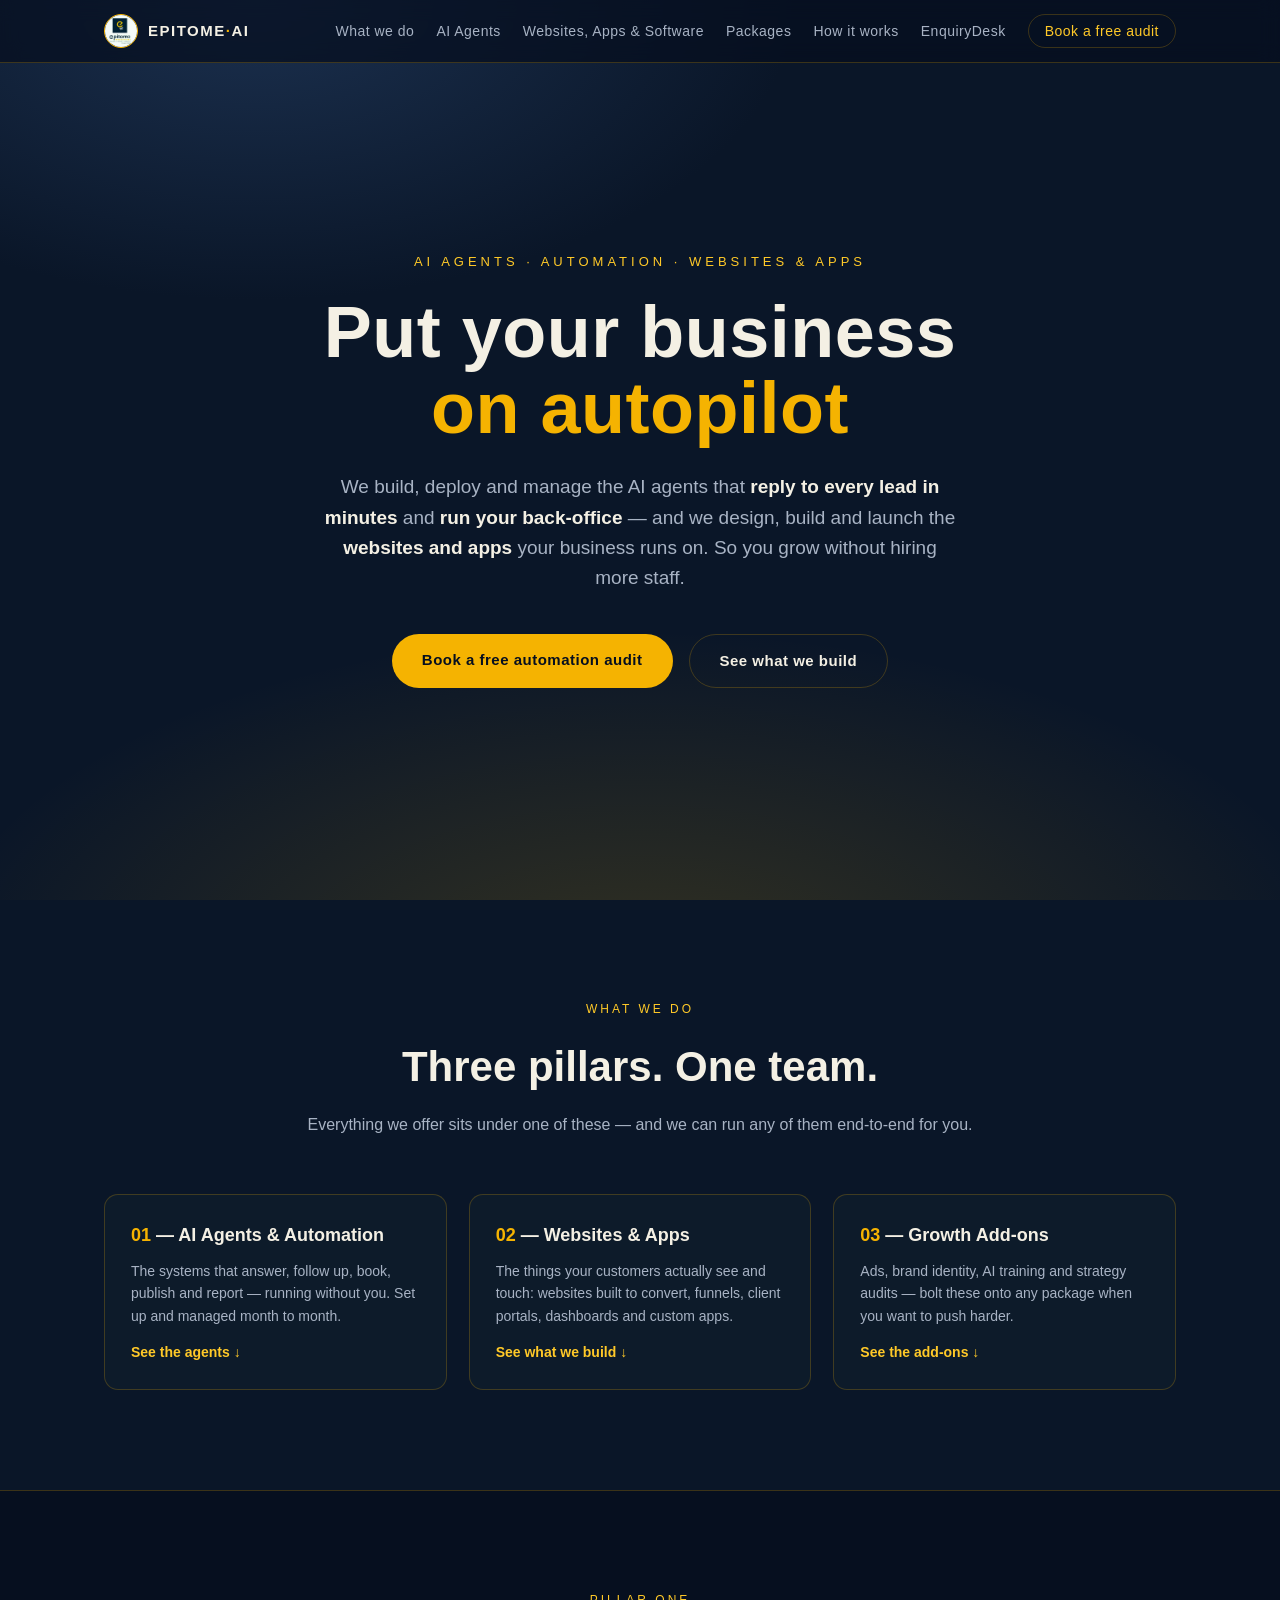
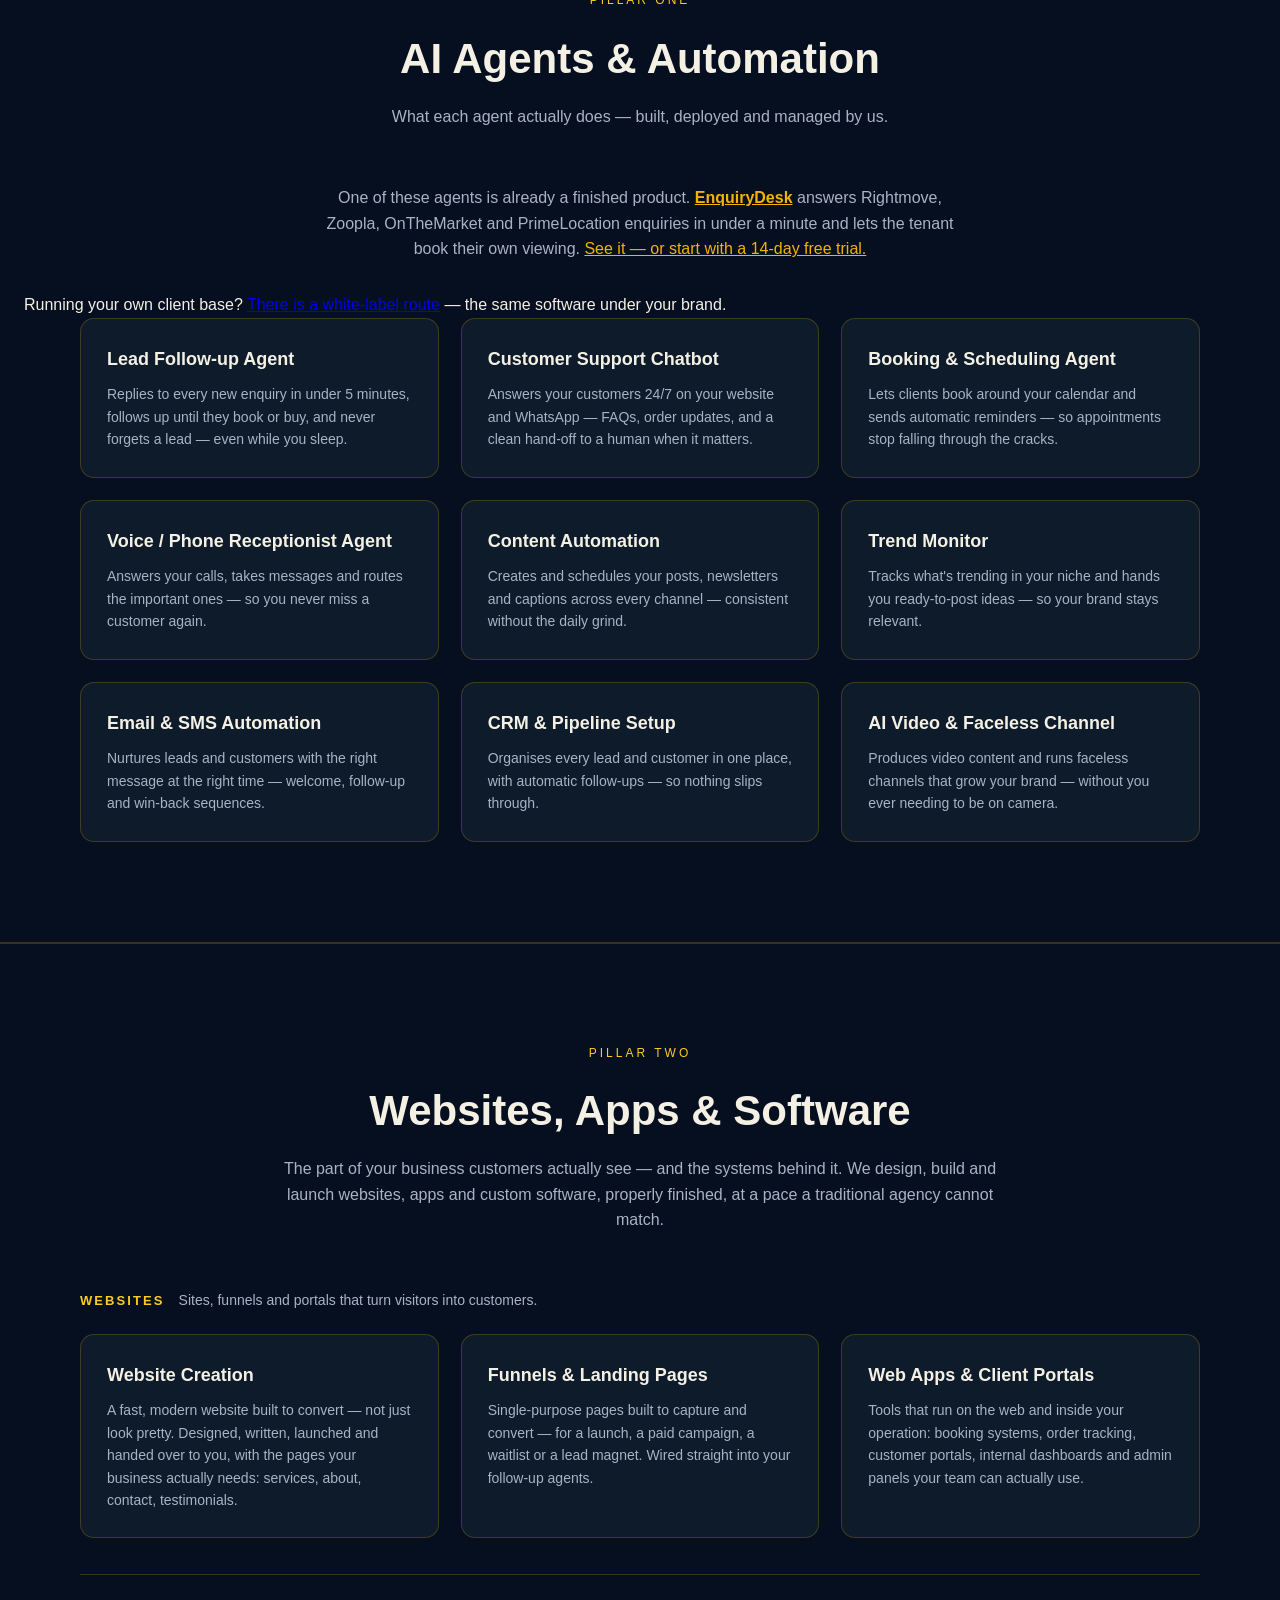
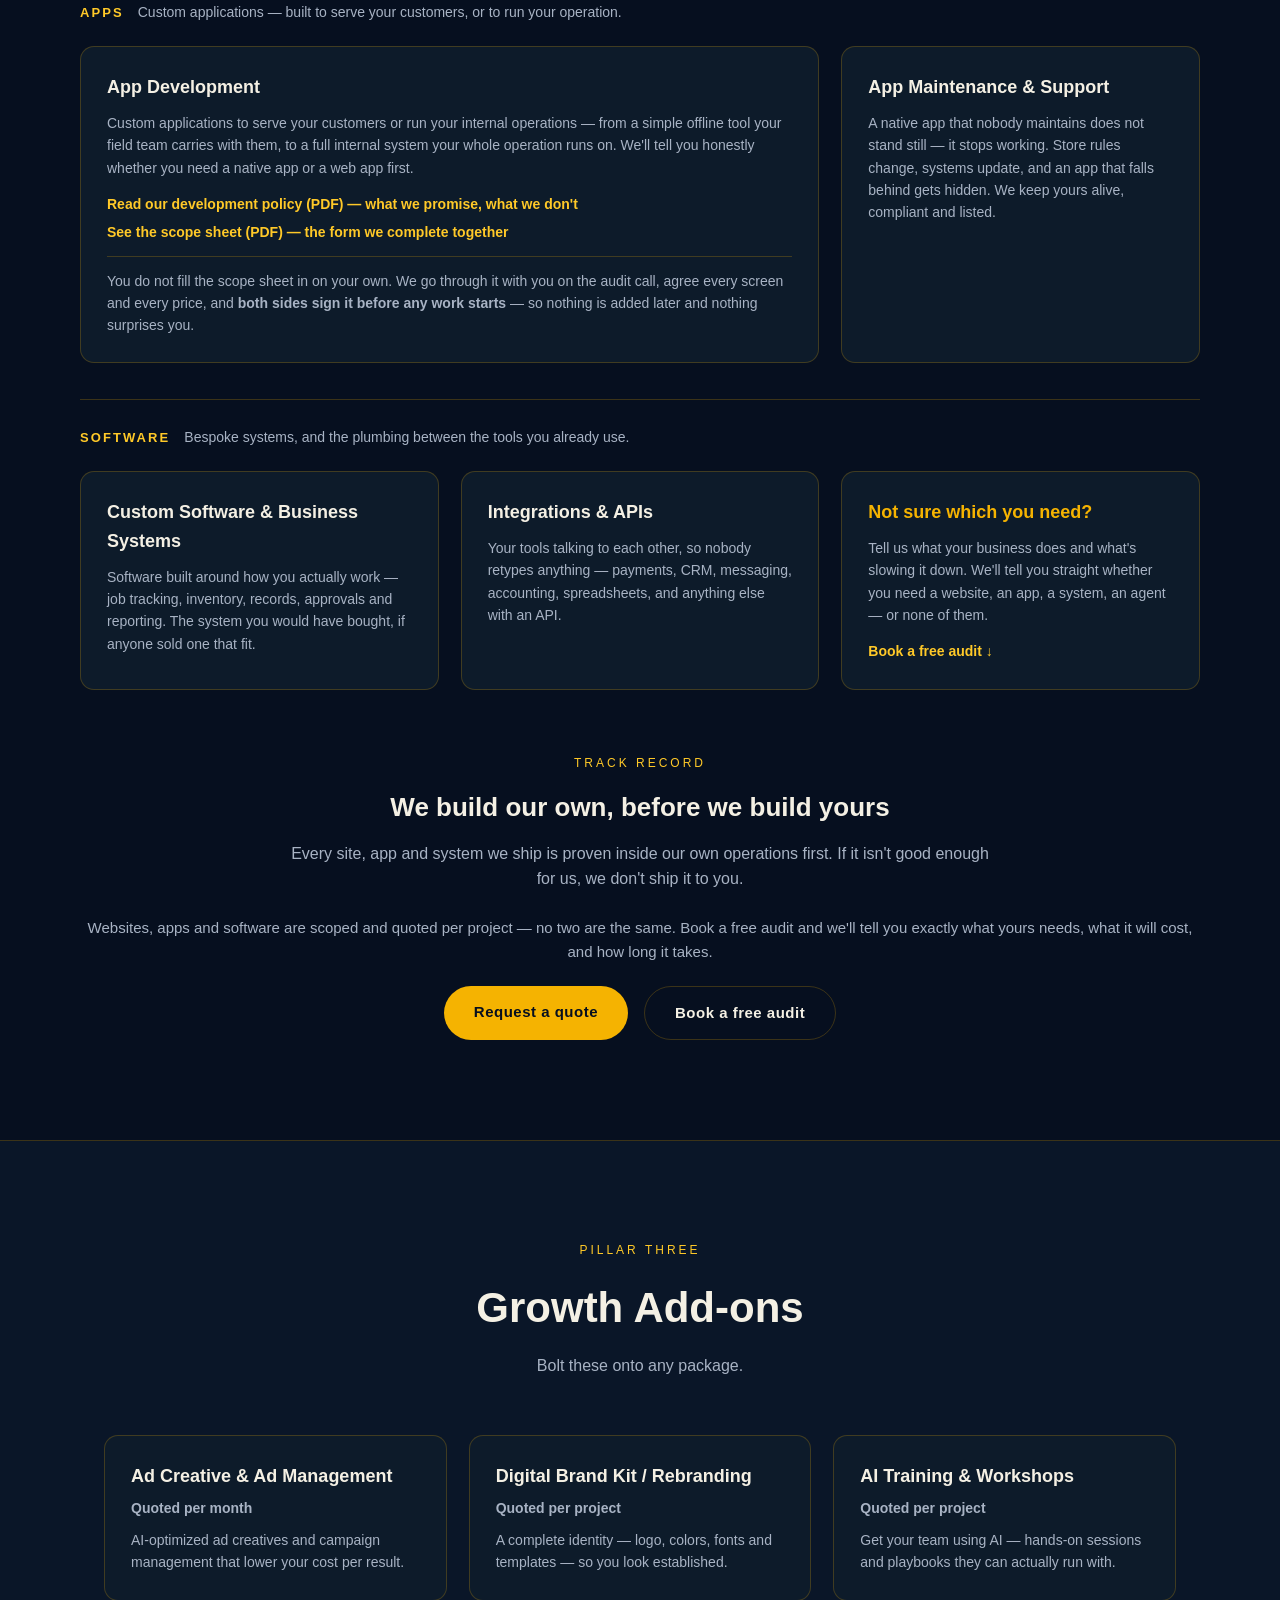
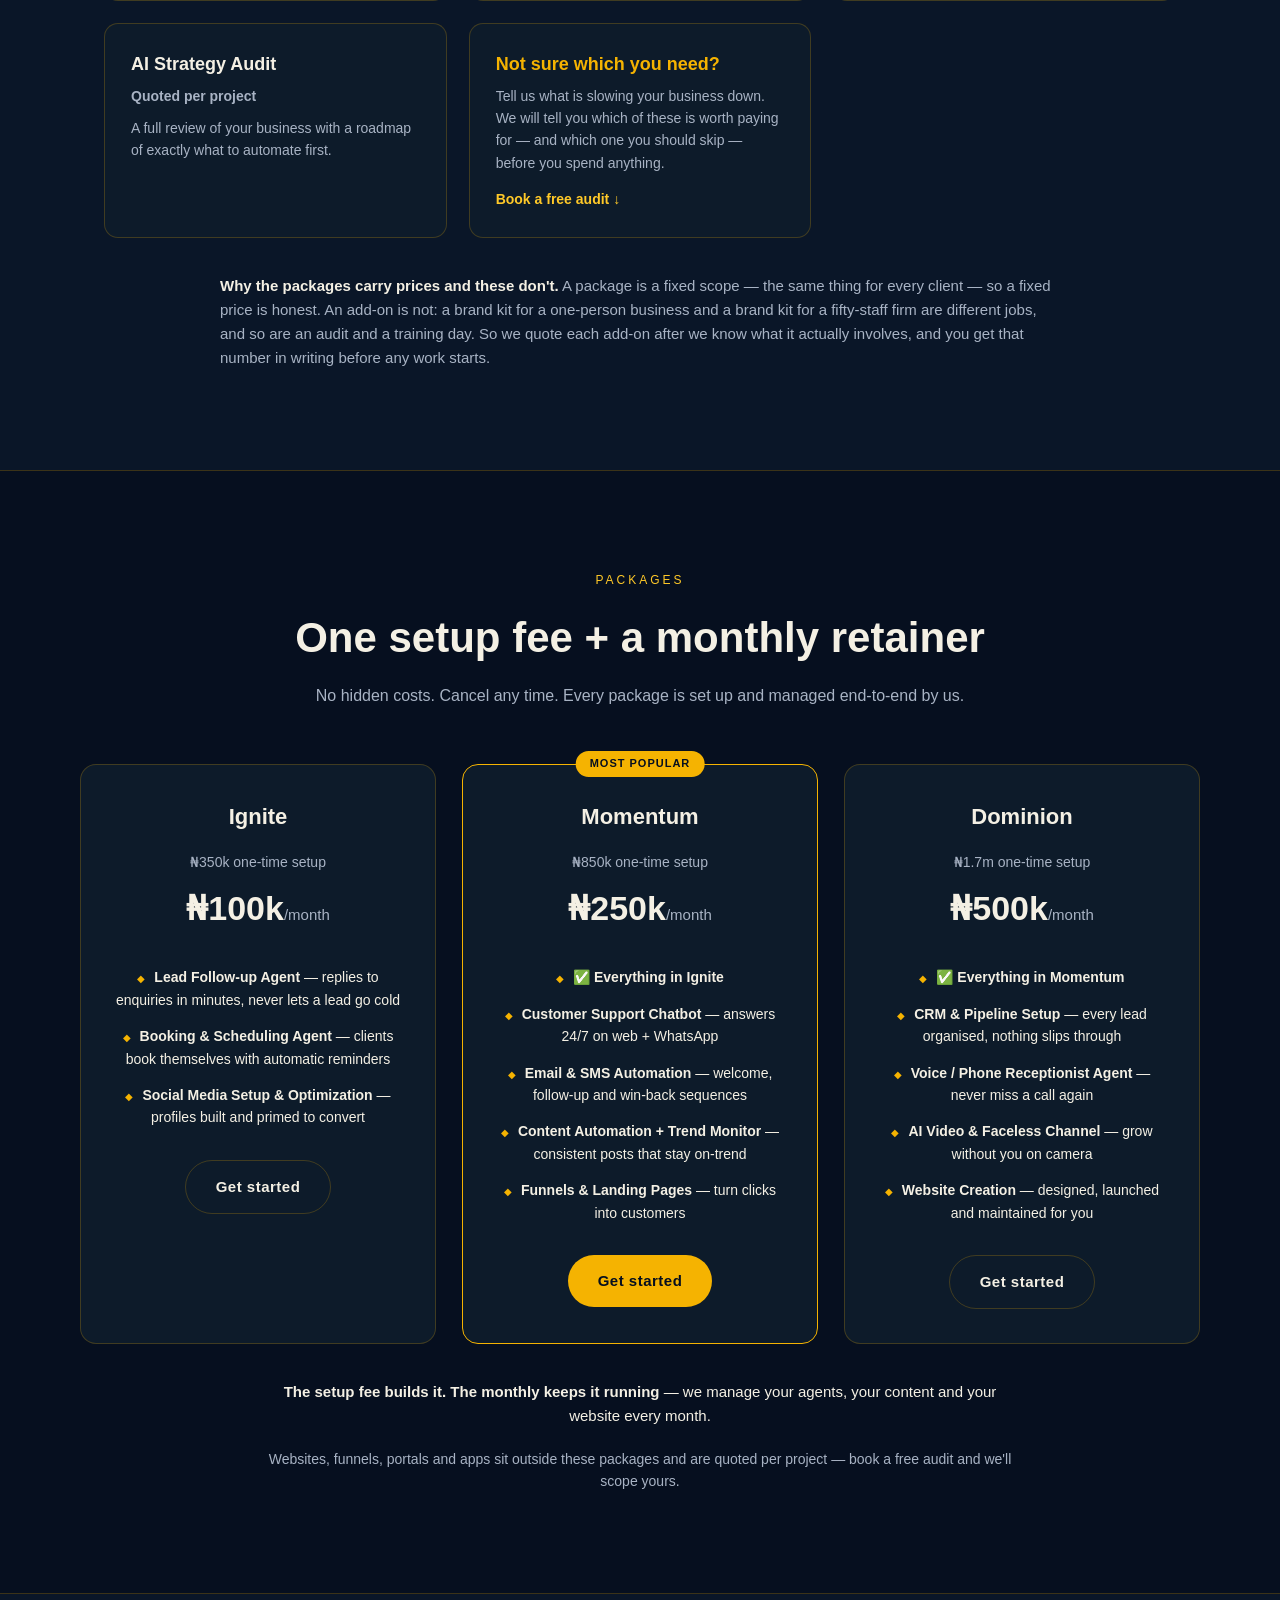
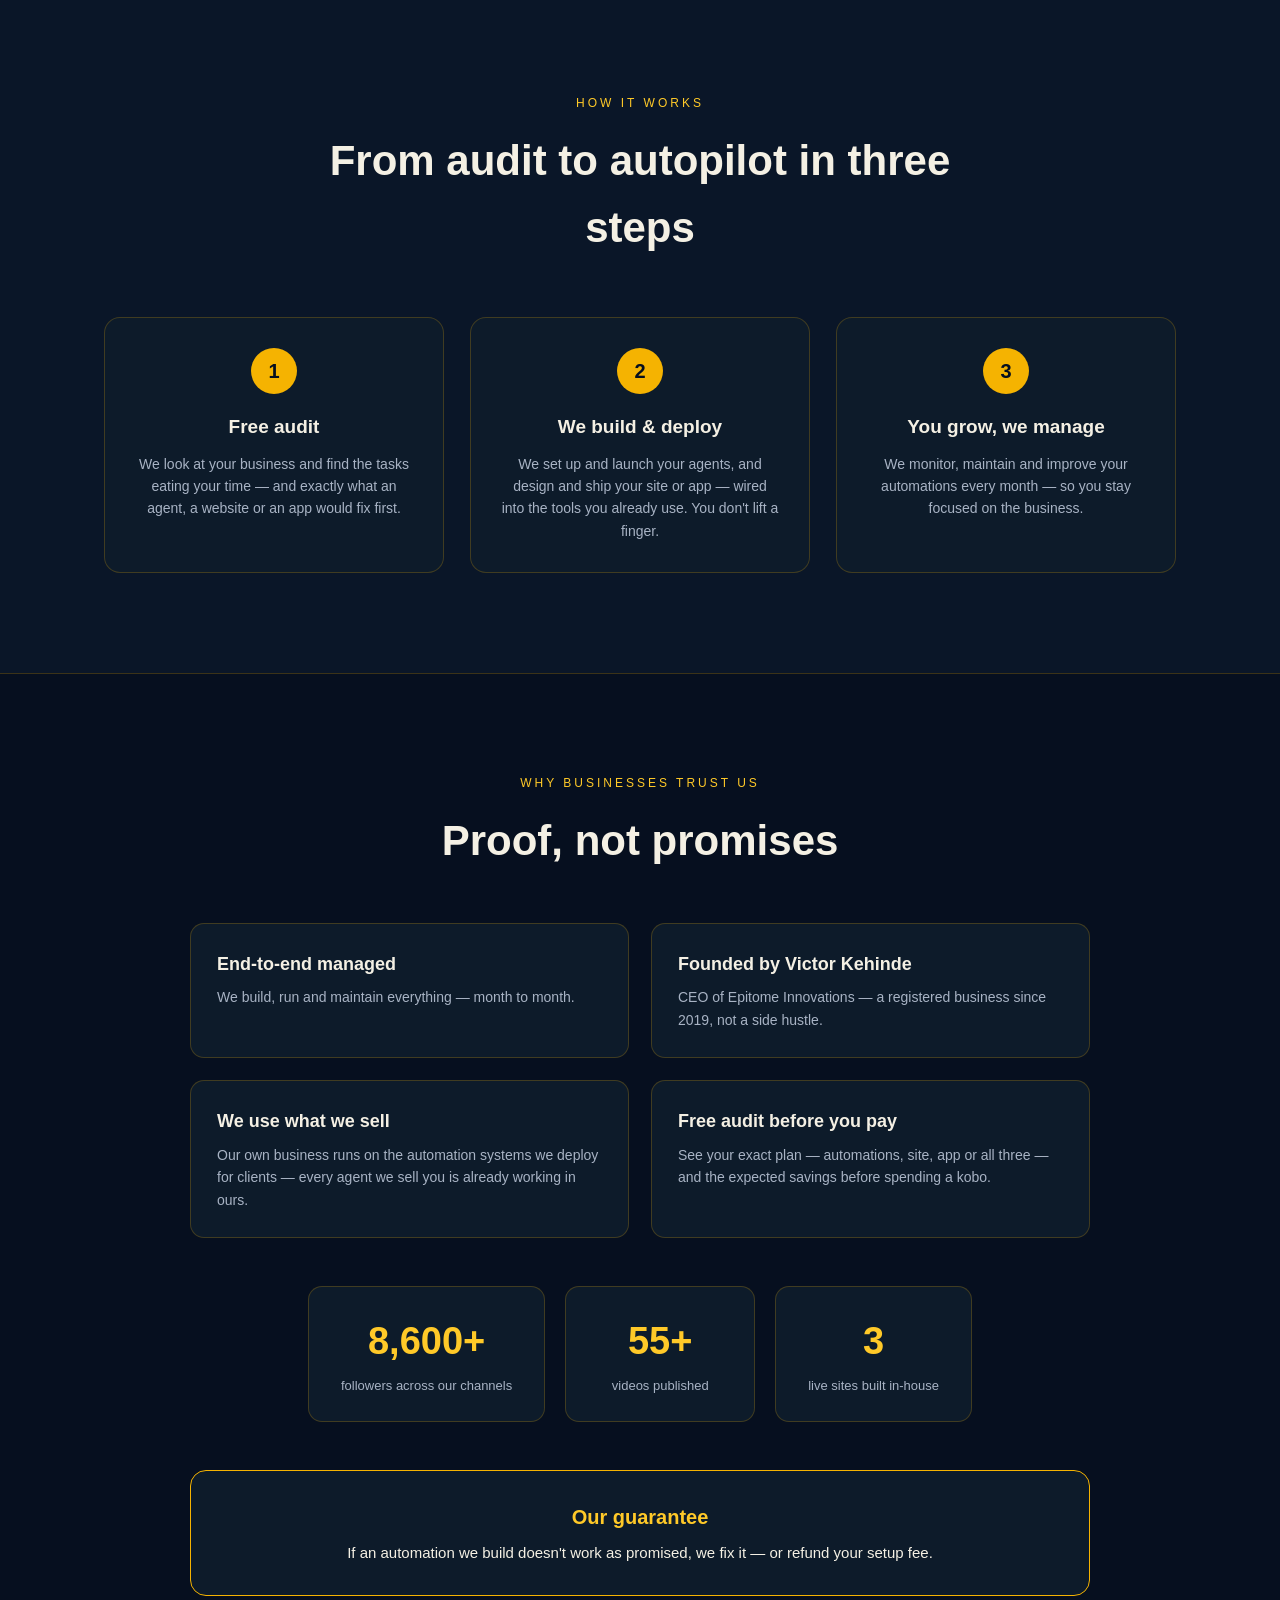
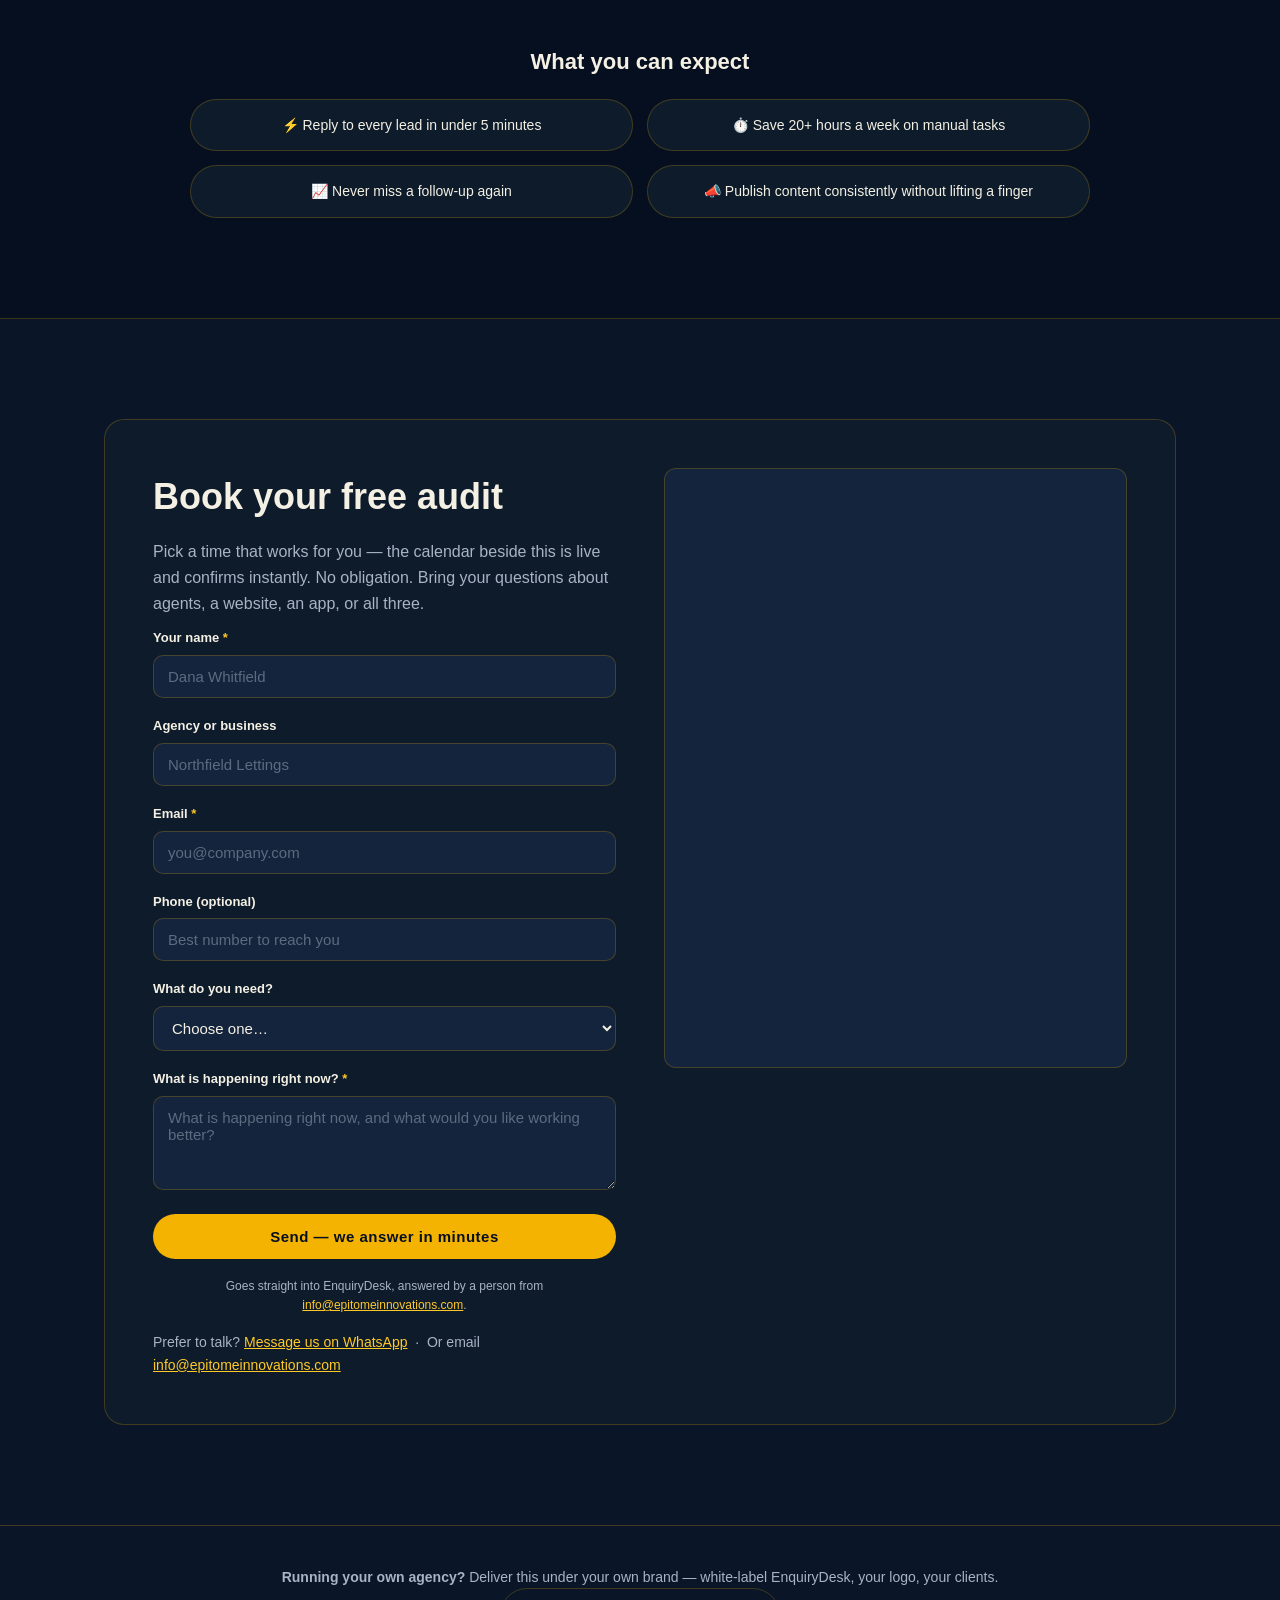
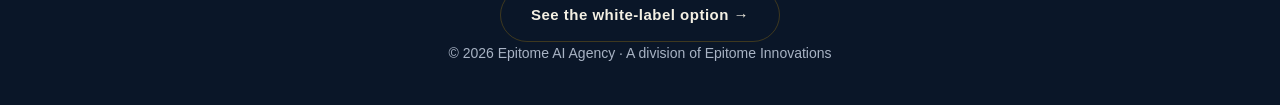
==== commit 9ceb8af6: "Site: white-label route surfaced above the footer; email link falls back to the form" ====
--- a/index.html
+++ b/index.html
@@ -93,6 +93,9 @@
         answers Rightmove, Zoopla, OnTheMarket and PrimeLocation enquiries in under a minute and lets the tenant
         book their own viewing. <a href="enquirydesk/" style="color:#f5b301">See it — or start with a 14-day free trial.</a>
       </p>
+      <p class="reveal partner-note">
+        Running your own client base? <a href="partners.html">There is a white-label route</a> — the same software under your brand.
+      </p>
 
       <div class="agents__grid">
         <article class="agent reveal">
@@ -457,7 +460,7 @@
 
           <p class="booking__email">
             Prefer to talk? <a id="wa-link" href="https://wa.me/2349056969122?text=Hi%21%20I%27d%20like%20to%20book%20a%20free%20audit." rel="noopener">Message us on WhatsApp</a>
-            &nbsp;·&nbsp; Or email <a href="mailto:info@epitomeinnovations.com">info@epitomeinnovations.com</a>
+            &nbsp;·&nbsp; Or email <a href="mailto:info@epitomeinnovations.com" data-mailto-fallback="#enquiry-form">info@epitomeinnovations.com</a>
           </p>
         </div>
 
@@ -471,10 +474,11 @@
 
   <!-- ===== FOOTER ===== -->
   <footer class="footer">
+    <div class="partner-band">
+      <p><strong>Running your own agency?</strong> Deliver this under your own brand — white-label EnquiryDesk, your logo, your clients.</p>
+      <a class="btn btn--ghost" href="partners.html">See the white-label option &rarr;</a>
+    </div>
     <p>© <span id="year"></span> Epitome AI Agency · A division of Epitome Innovations</p>
-    <p style="margin-top:10px;font-size:14px">
-      Are you an agency? <a class="bundle__link" href="partners.html">Partner with us &rarr;</a>
-    </p>
   </footer>
 
   <script src="js/main.js"></script>
--- a/css/styles.css
+++ b/css/styles.css
@@ -35,6 +35,9 @@
 }
 
 /* ---------- NAV ---------- */
+/* The nav is fixed, so anchored sections need room beneath it or the heading is clipped. */
+html { scroll-padding-top: 88px; }
+section[id], div[id], h2[id], h3[id] { scroll-margin-top: 88px; }
 .nav {
   position: fixed; top: 0; left: 0; right: 0; z-index: 50;
   backdrop-filter: blur(10px);
@@ -196,6 +199,8 @@
 }
 .booking__form input::placeholder, .booking__form textarea::placeholder { color: #5d6b80; }
 .booking__form .btn { margin-top: 18px; width: 100%; }
+/* Honeypot field: out of sight of people, still in the DOM for bots. */
+.booking__form .hp { position: absolute; left: -9999px; top: auto; width: 1px; height: 1px; overflow: hidden; }
 .booking__note { font-size: 12px; color: var(--muted); margin-top: 12px; text-align: center; }
 .booking__note a { color: var(--gold-bright); }
 .booking__calendar iframe { width: 100%; height: 600px; border: 1px solid var(--line); border-radius: 12px; background: var(--navy-700); }
@@ -215,6 +220,11 @@
   .trust__grid, .results__grid { grid-template-columns: 1fr; }
   .booking__inner { grid-template-columns: 1fr; padding: 32px 24px; }
   .nav__links { display: none; }
+  /* The 100px section padding above the form card reads as dead space on a phone:
+     two stacked paddings produced a 128px gap. Tightened for mobile only. */
+  .trust { padding-bottom: 44px; }
+  .booking { padding: 44px 20px 64px; }
+  .booking__intro h2 { margin-bottom: 10px; }
 }
 
 
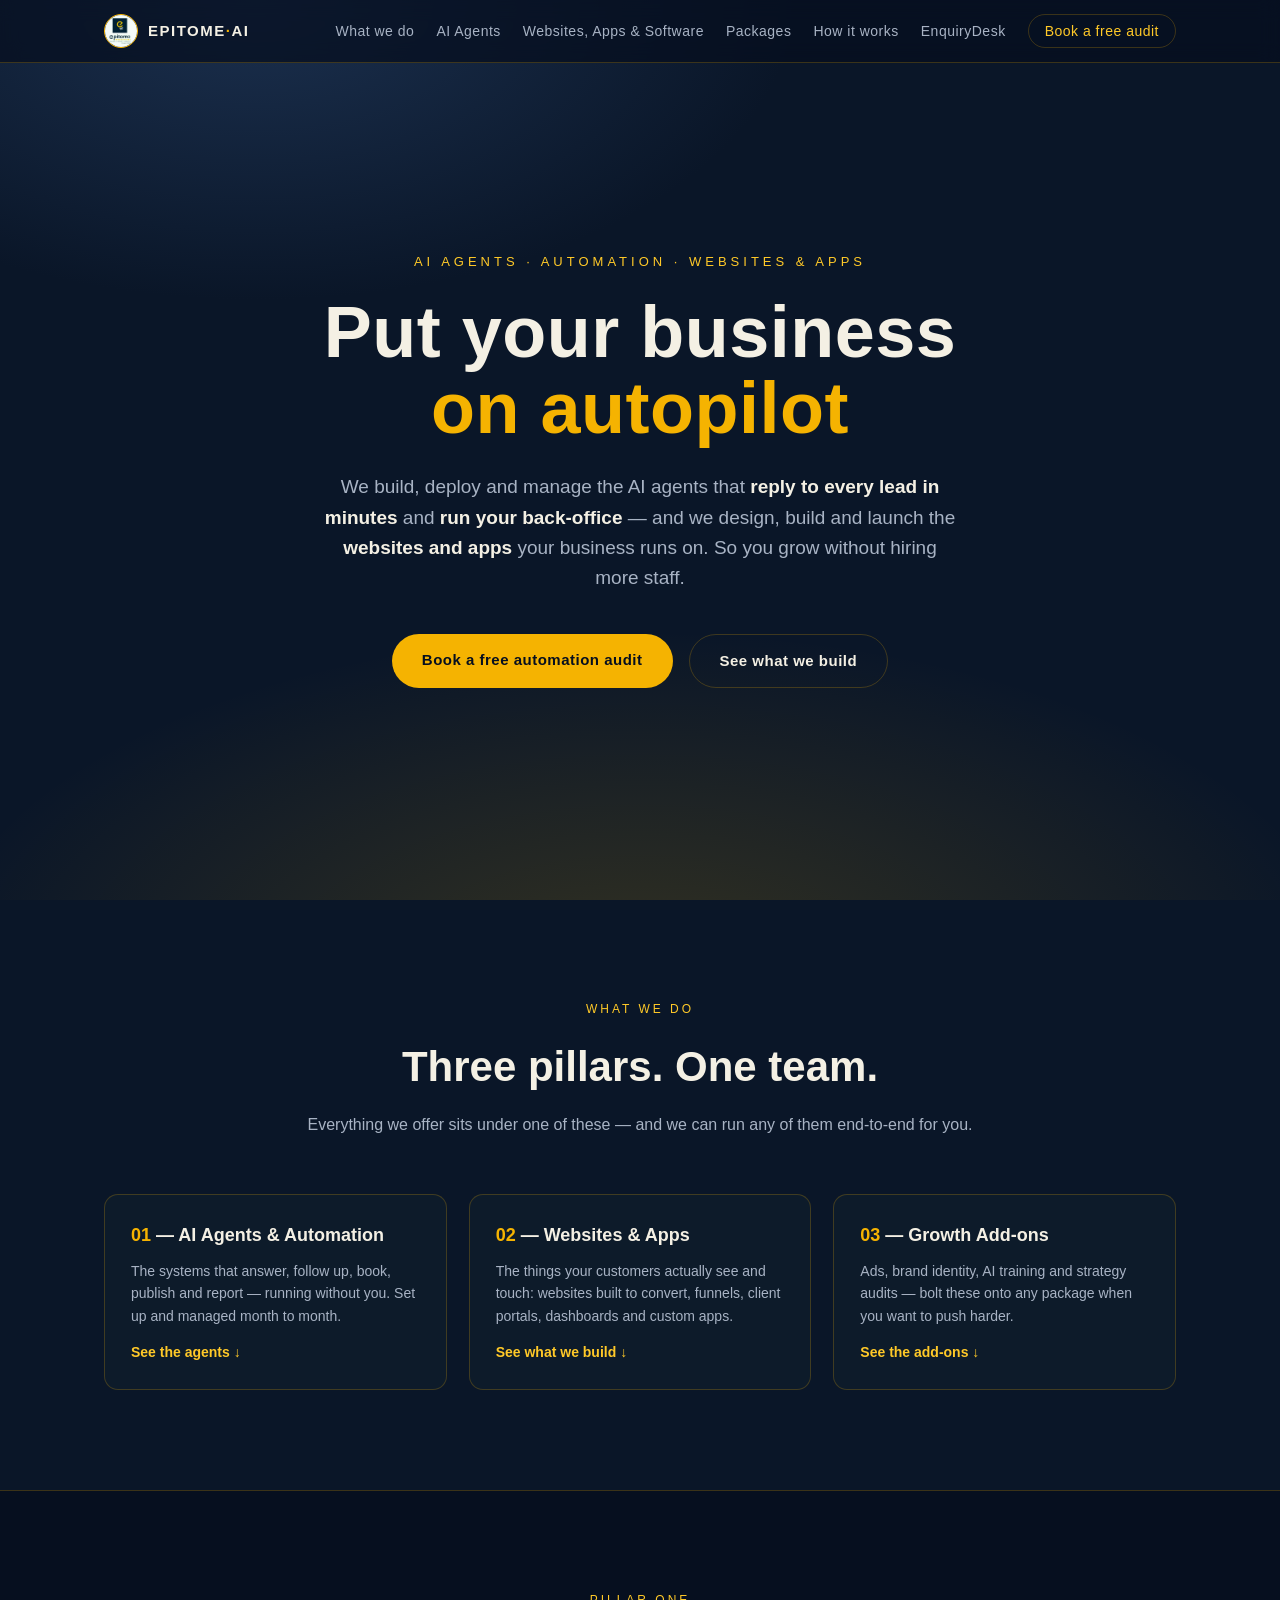
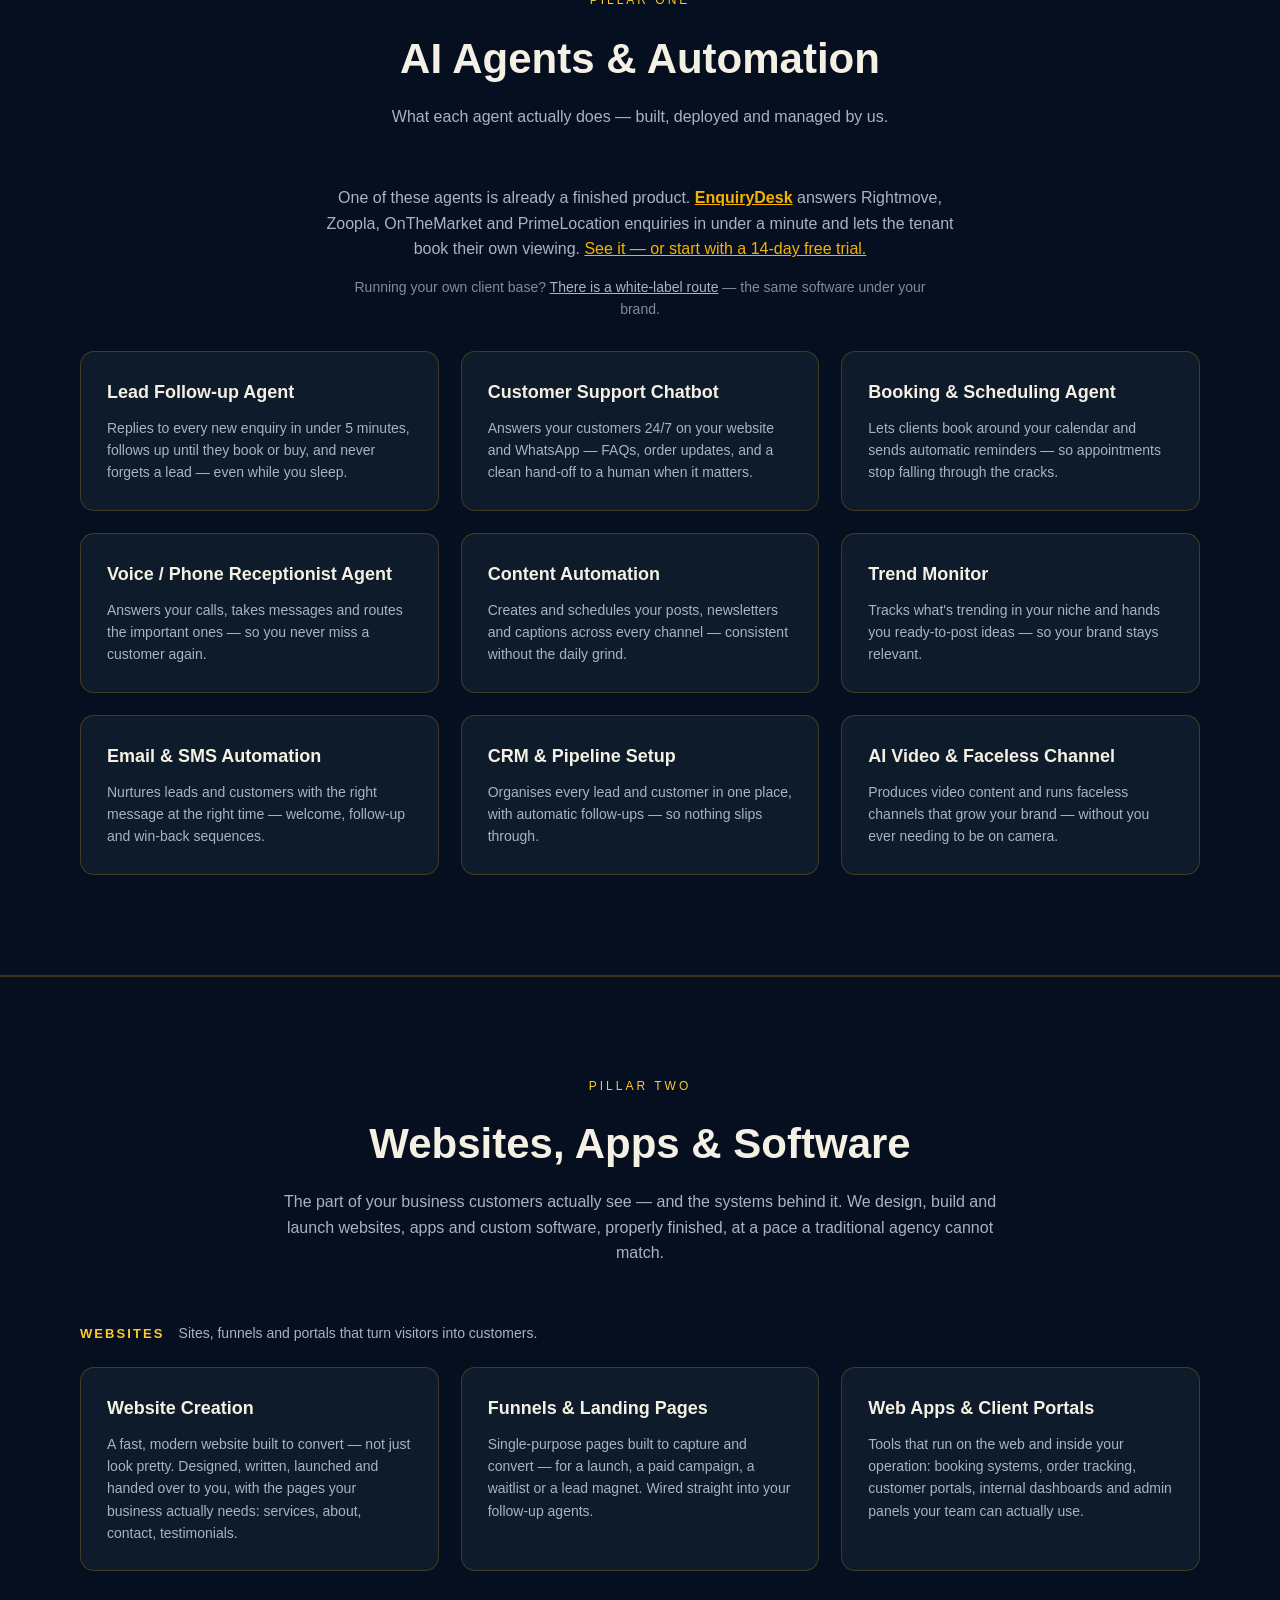
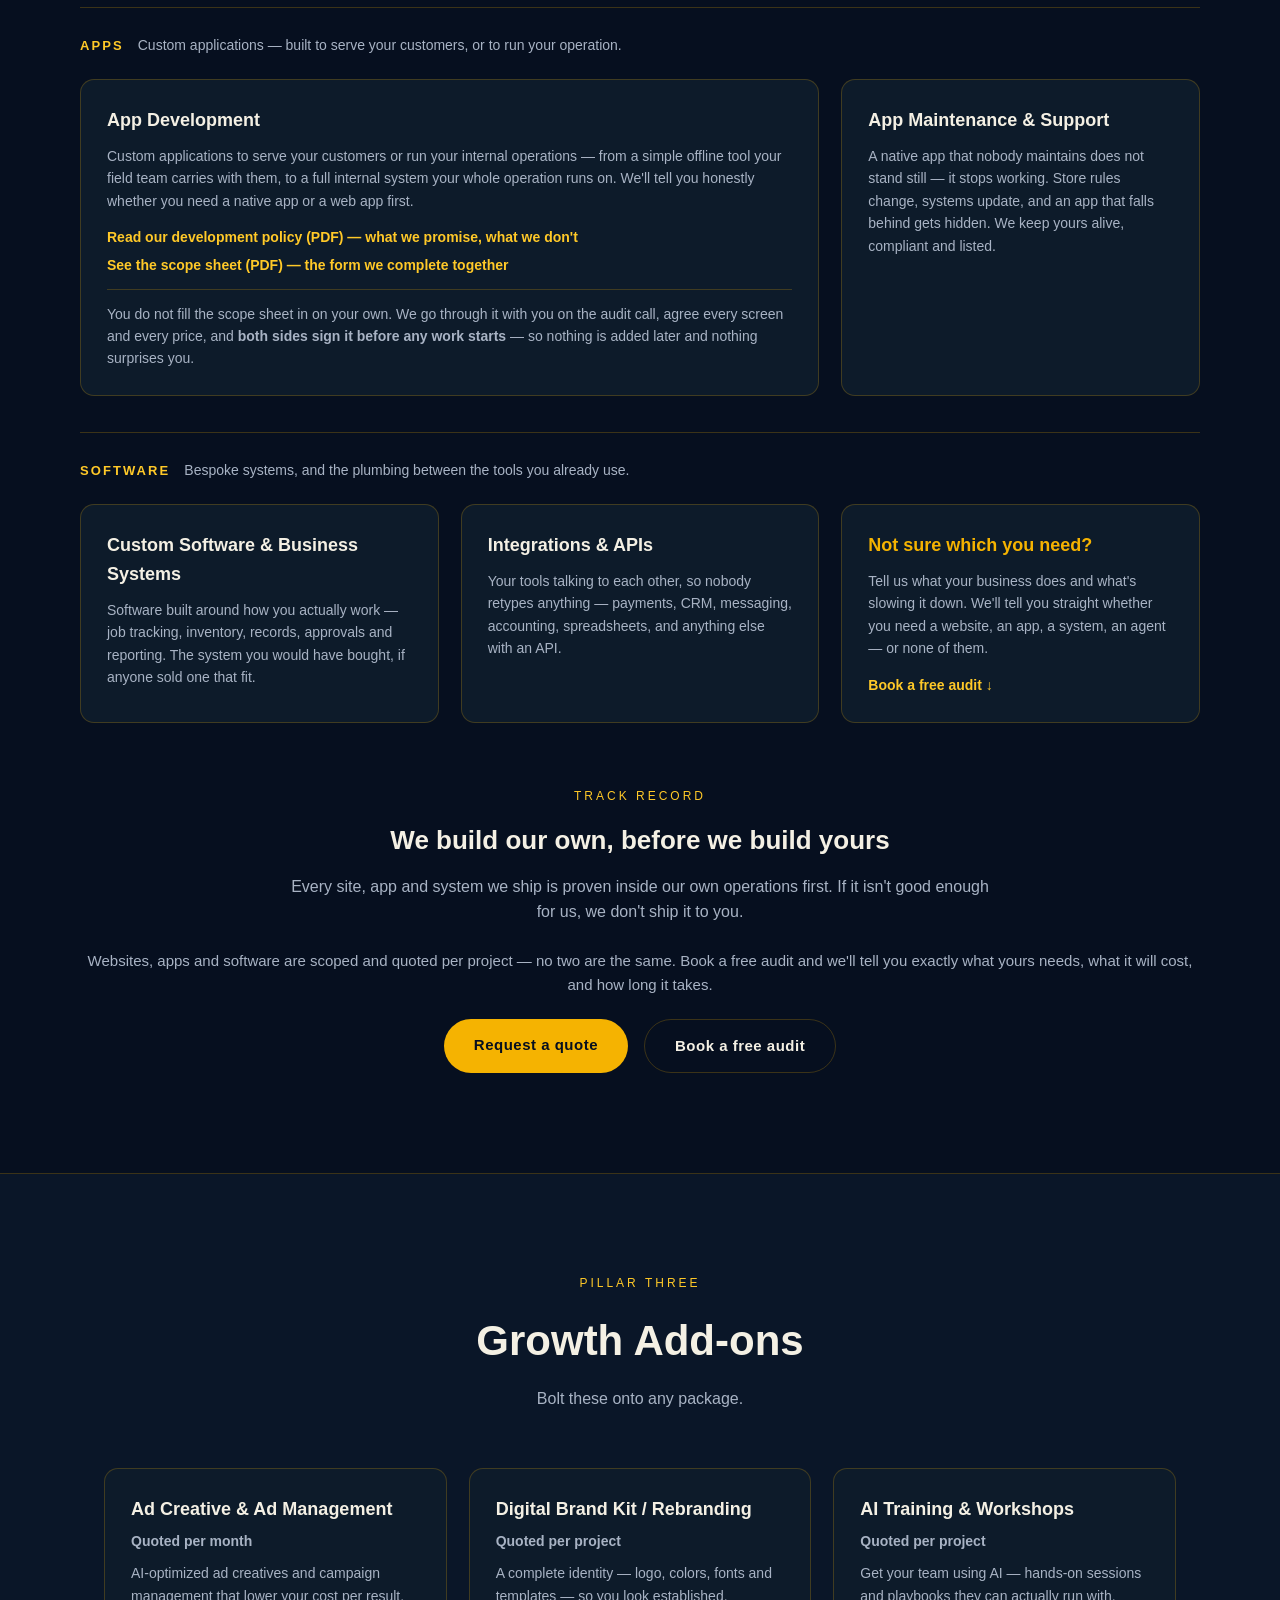
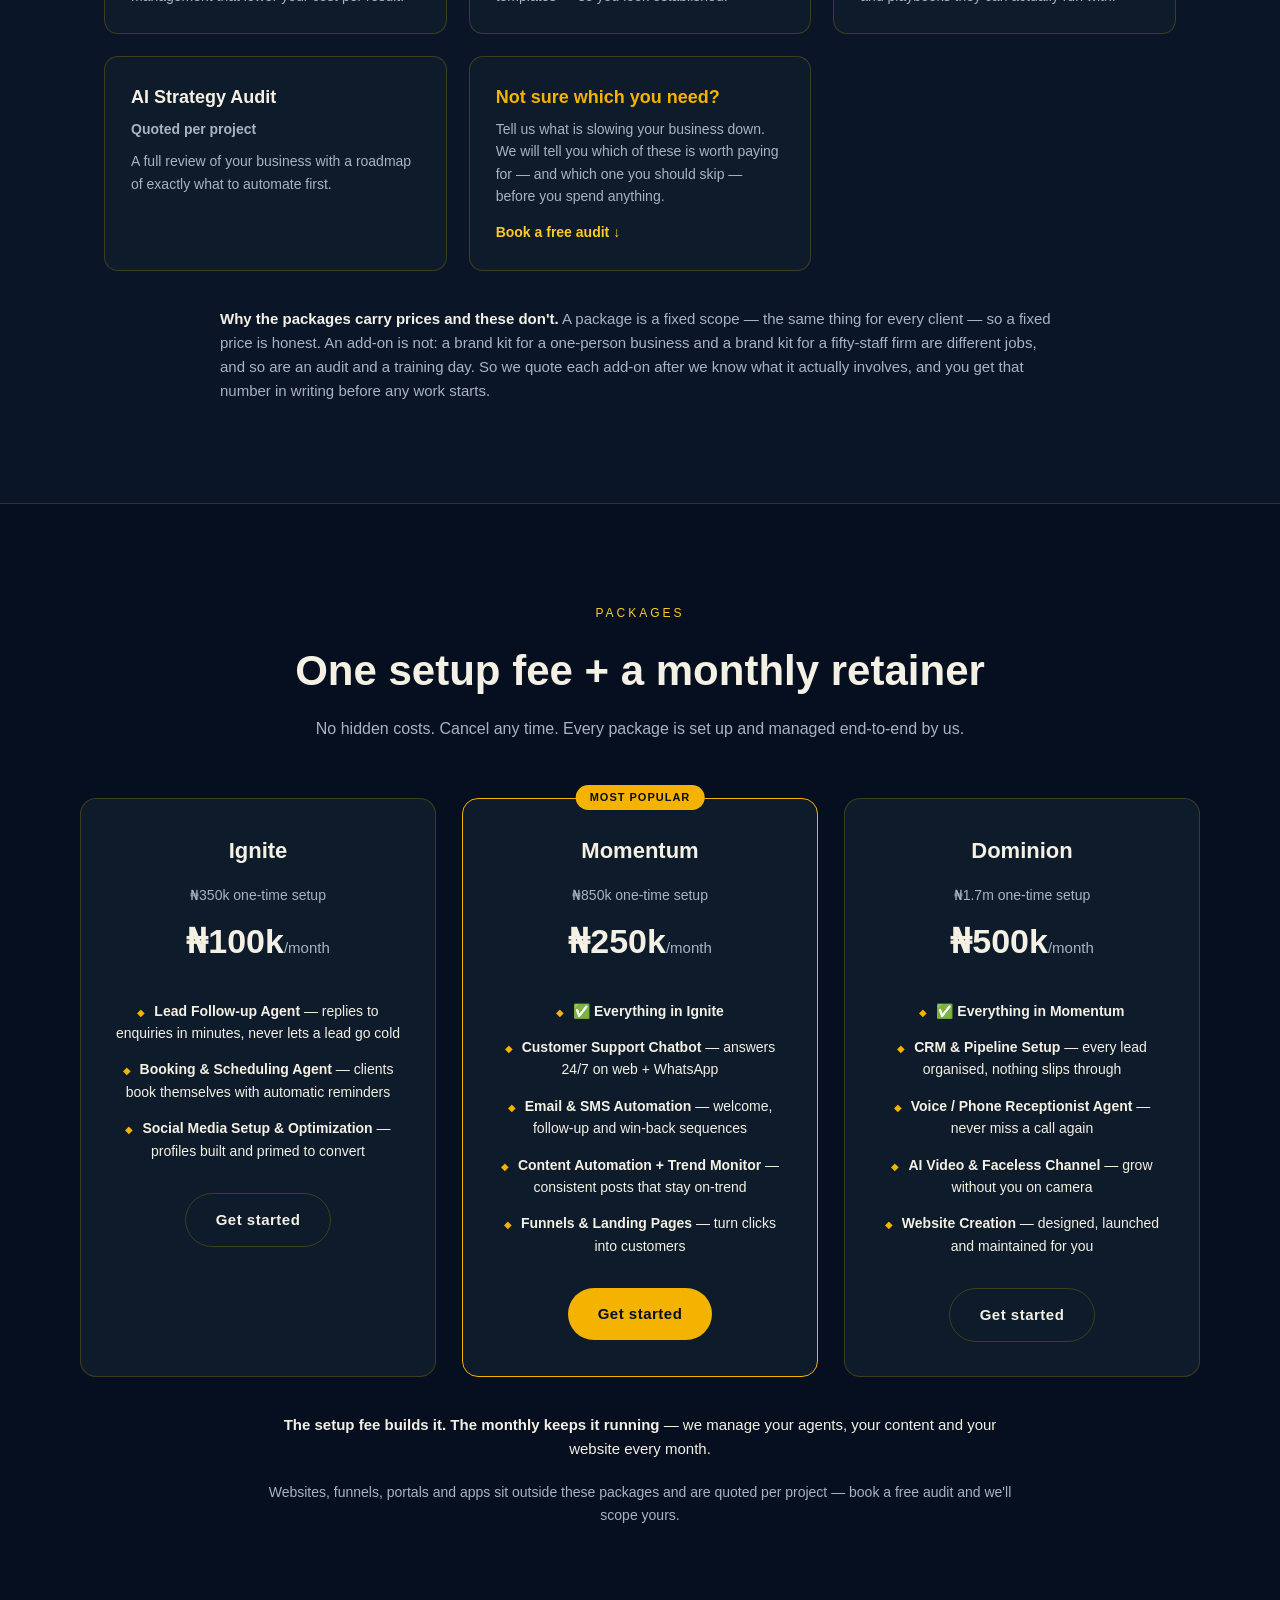
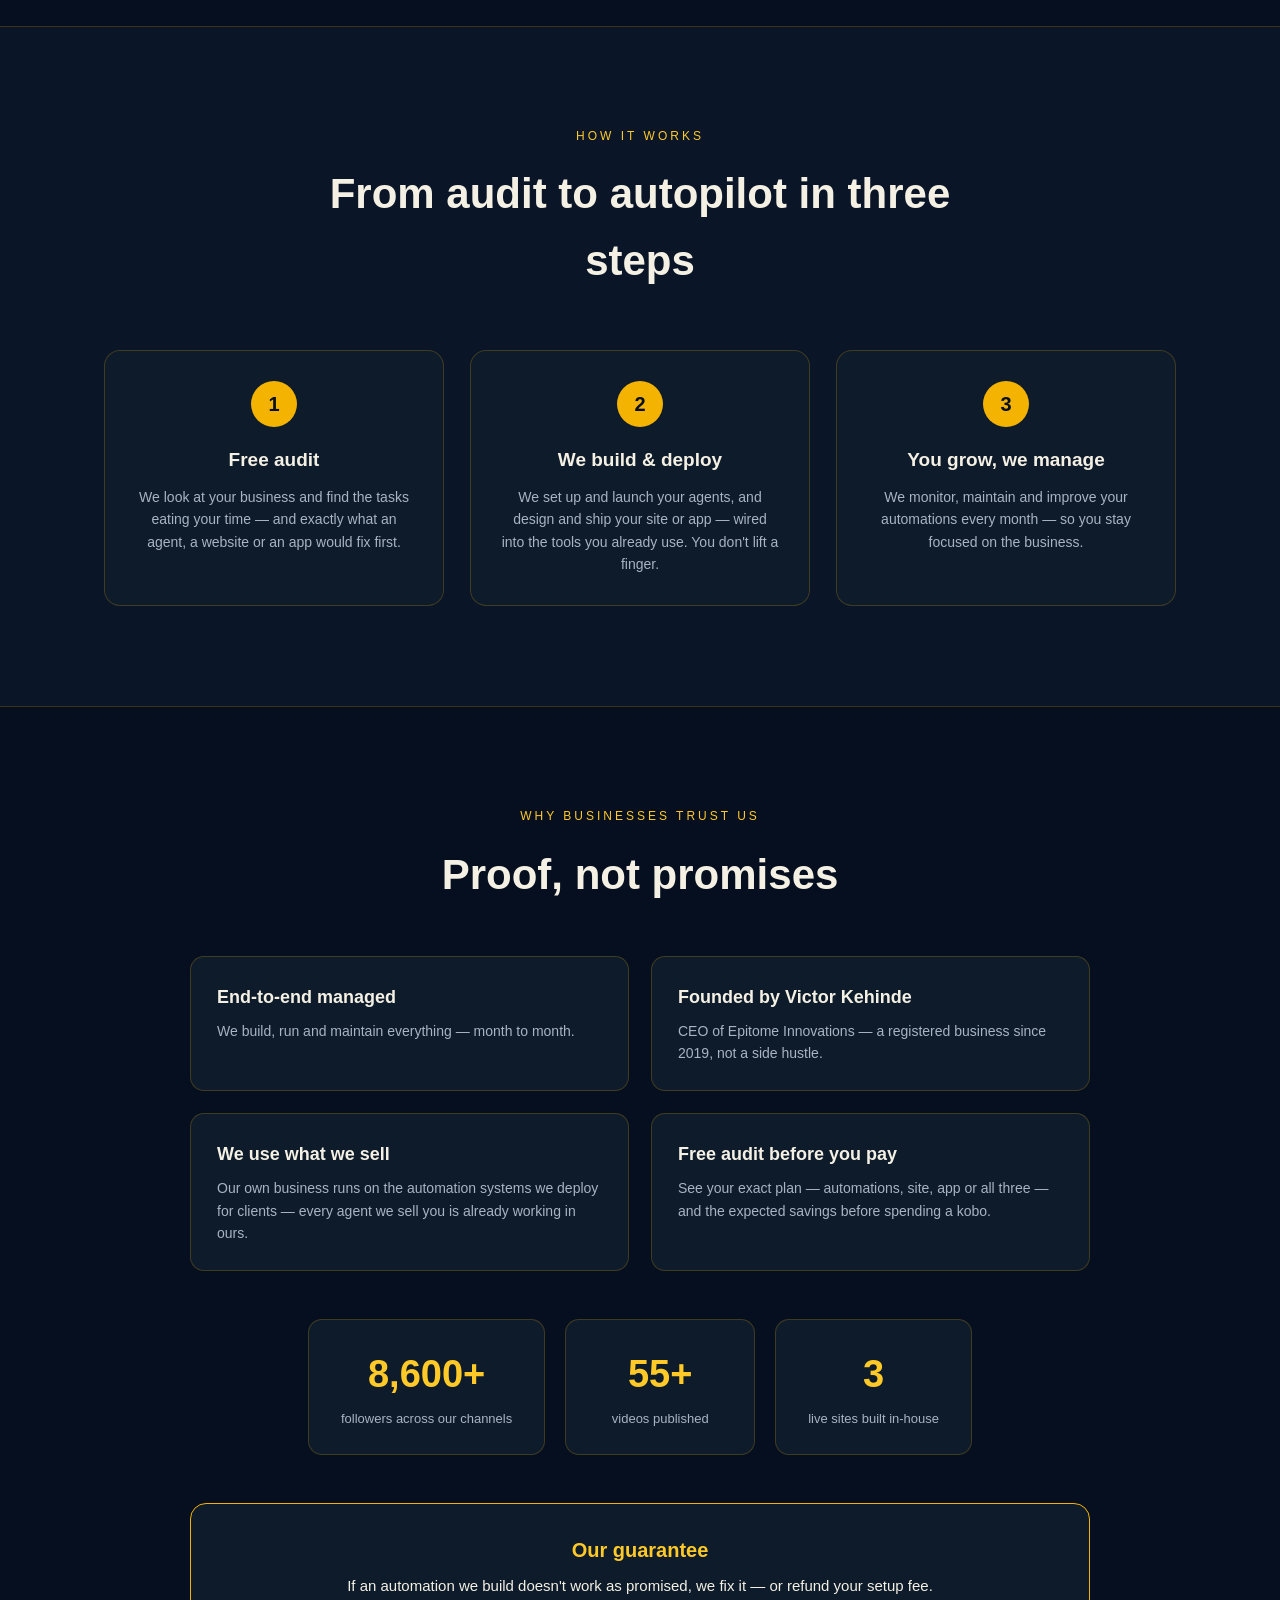
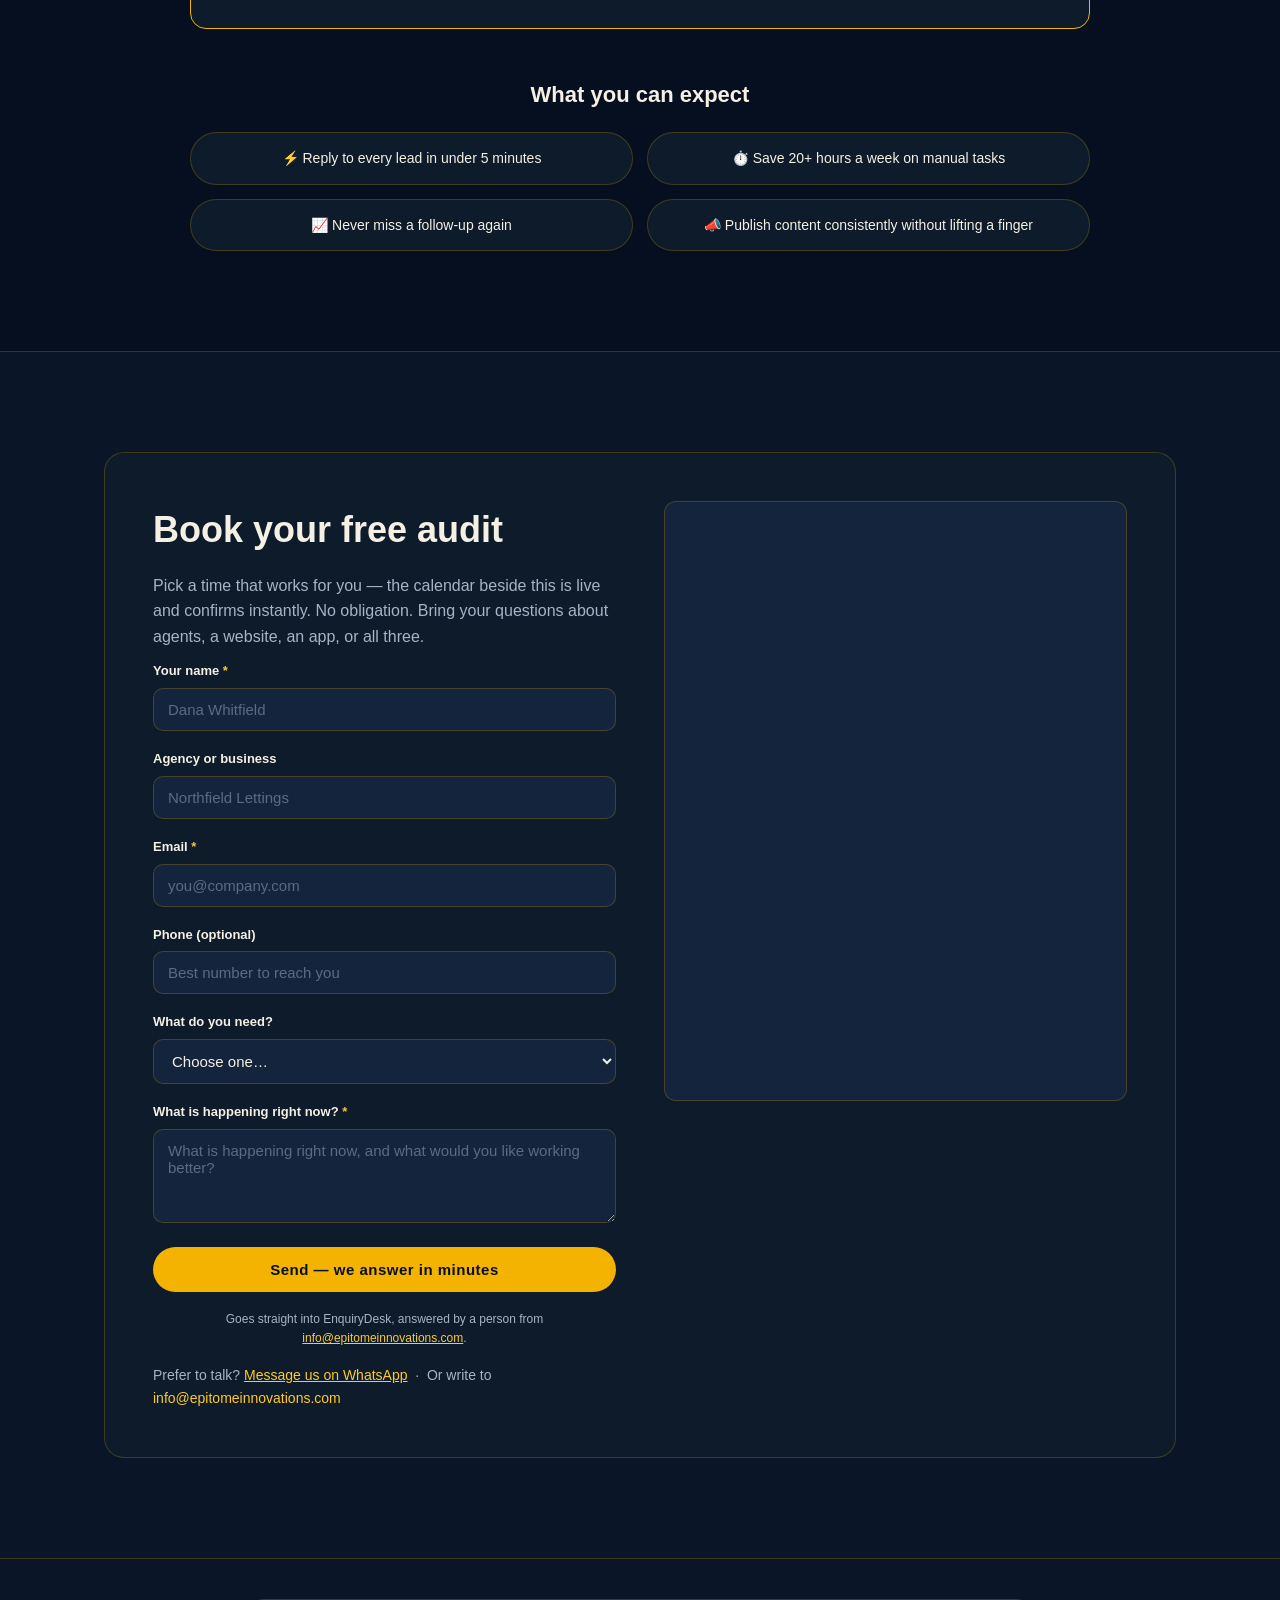
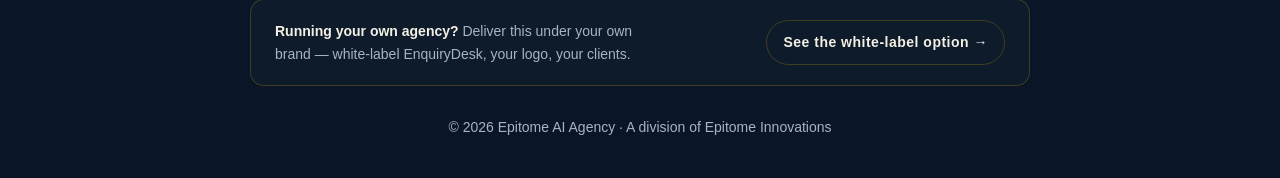
==== commit 87312884: "Homepage: email shown as text - no link that can fail, no "buttons not working" explanation" ====
--- a/index.html
+++ b/index.html
@@ -460,7 +460,7 @@
 
           <p class="booking__email">
             Prefer to talk? <a id="wa-link" href="https://wa.me/2349056969122?text=Hi%21%20I%27d%20like%20to%20book%20a%20free%20audit." rel="noopener">Message us on WhatsApp</a>
-            &nbsp;·&nbsp; Or email <a href="mailto:info@epitomeinnovations.com" data-mailto-fallback="#enquiry-form">info@epitomeinnovations.com</a>
+            &nbsp;·&nbsp; Or write to <span style="color:var(--gold-bright)">info@epitomeinnovations.com</span>
           </p>
         </div>
 
--- a/css/styles.css
+++ b/css/styles.css
@@ -207,8 +207,34 @@
 .booking__email { margin-top: 16px; font-size: 14px; color: var(--muted); }
 .booking__email a { color: var(--gold-bright); }
 
+/* Shown only when a mailto: click produced no handoff (no mail app on the device). */
+.mailto-note { display: inline-block; margin-top: 6px; font-size: 13px; color: var(--muted); }
+.mailto-note a { color: var(--gold-bright); text-decoration: underline; }
+
 /* ---------- FOOTER ---------- */
 .footer { text-align: center; padding: 40px 24px; border-top: 1px solid var(--line); color: var(--muted); font-size: 14px; }
+
+/* White-label route. Deliberately calm — a band in the footer, not a hero button — but big
+   enough that an agency owner finds it without scrolling to the last line of the page. */
+.partner-band {
+  max-width: 780px; margin: 0 auto 30px; padding: 20px 24px;
+  border: 1px solid var(--line); border-radius: 14px; background: var(--navy-800);
+  display: flex; align-items: center; justify-content: space-between; gap: 16px; flex-wrap: wrap;
+  text-align: left;
+}
+.partner-band p { margin: 0; max-width: 48ch; color: var(--muted); font-size: 14px; }
+.partner-band p strong { color: var(--cream); }
+.partner-band .btn { margin: 0; padding: 10px 16px; font-size: 14px; }
+
+/* The same route, mentioned once mid-page so it is findable without reaching the footer. */
+.partner-note { max-width: 74ch; margin: -16px auto 30px; text-align: center; font-size: 14px; color: #7f8b9d; }
+.partner-note a { color: var(--muted); text-decoration: underline; }
+.partner-note a:hover { color: var(--gold-bright); }
+
+@media (max-width: 900px) {
+  .partner-band { flex-direction: column; text-align: center; }
+  .partner-band p { max-width: none; }
+}
 
 /* ---------- REVEAL ---------- */
 .reveal { opacity: 0; transform: translateY(28px); transition: opacity 0.7s ease, transform 0.7s ease; }
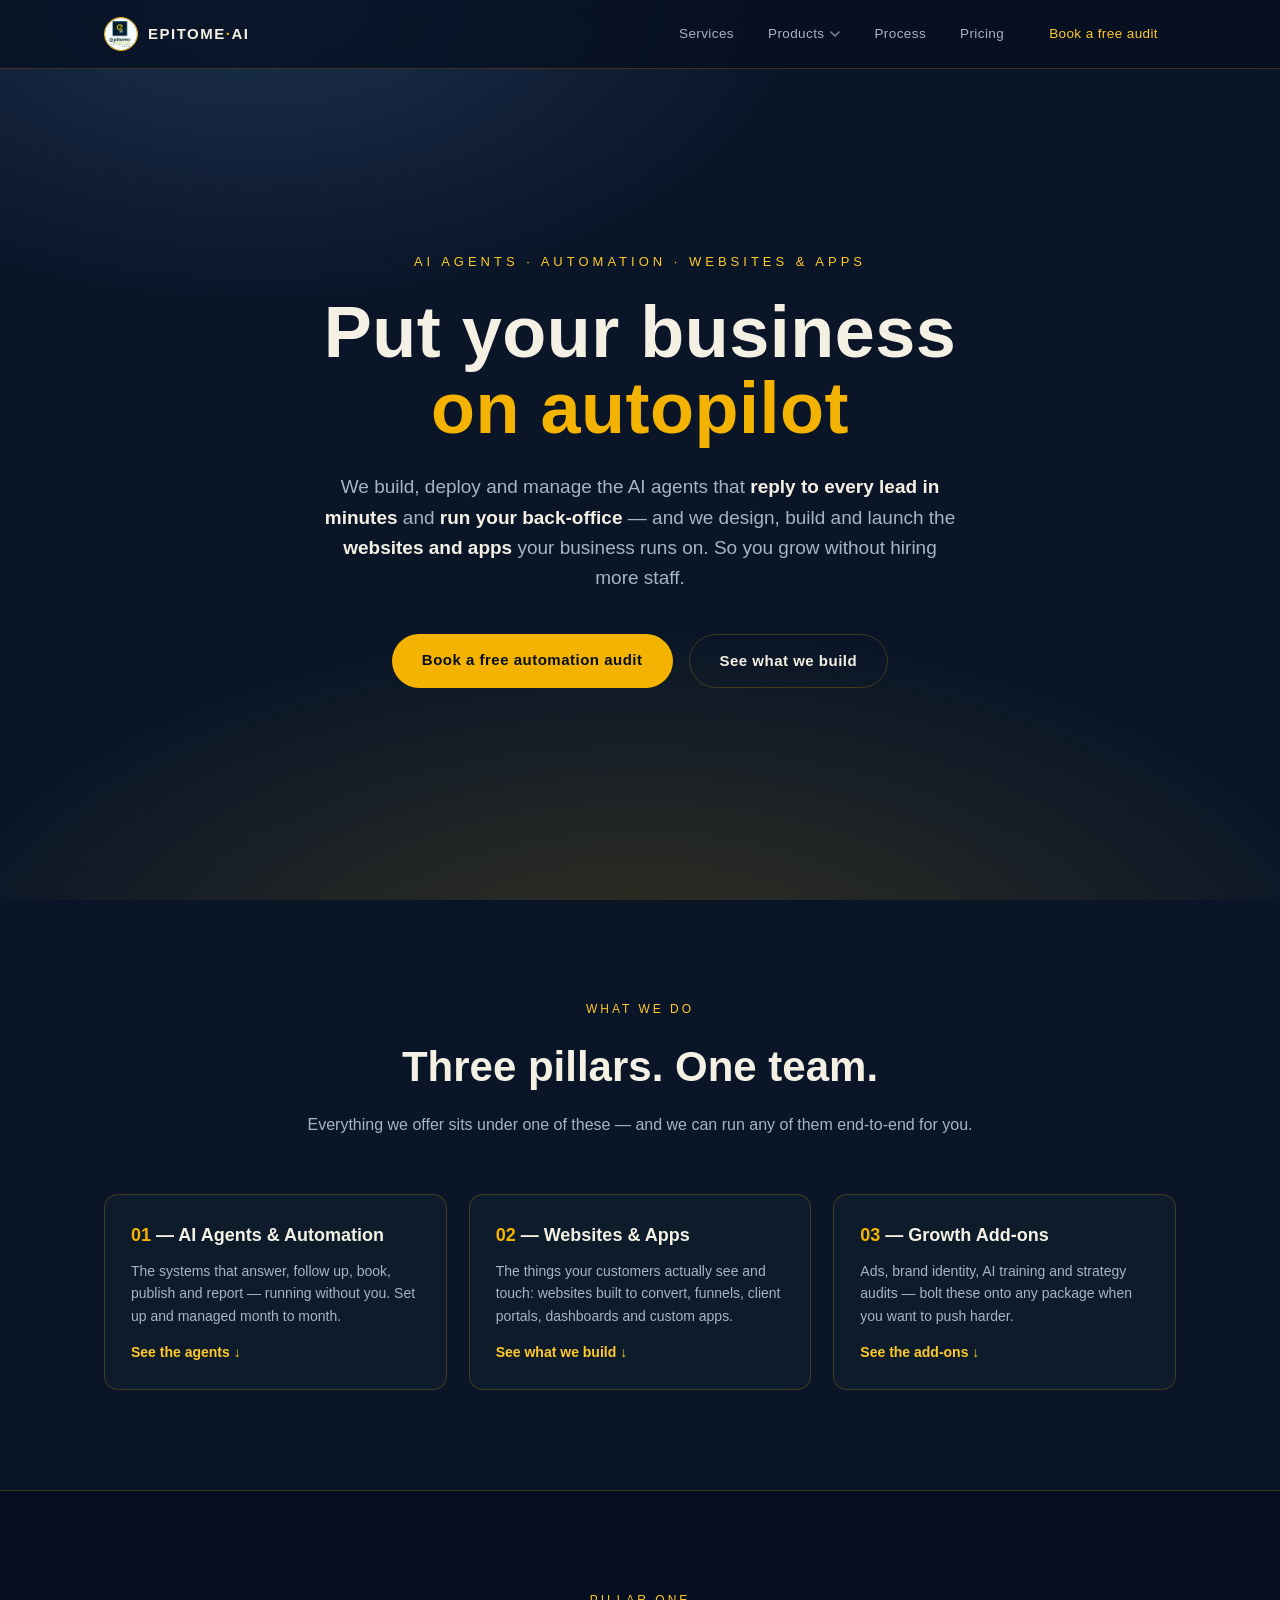
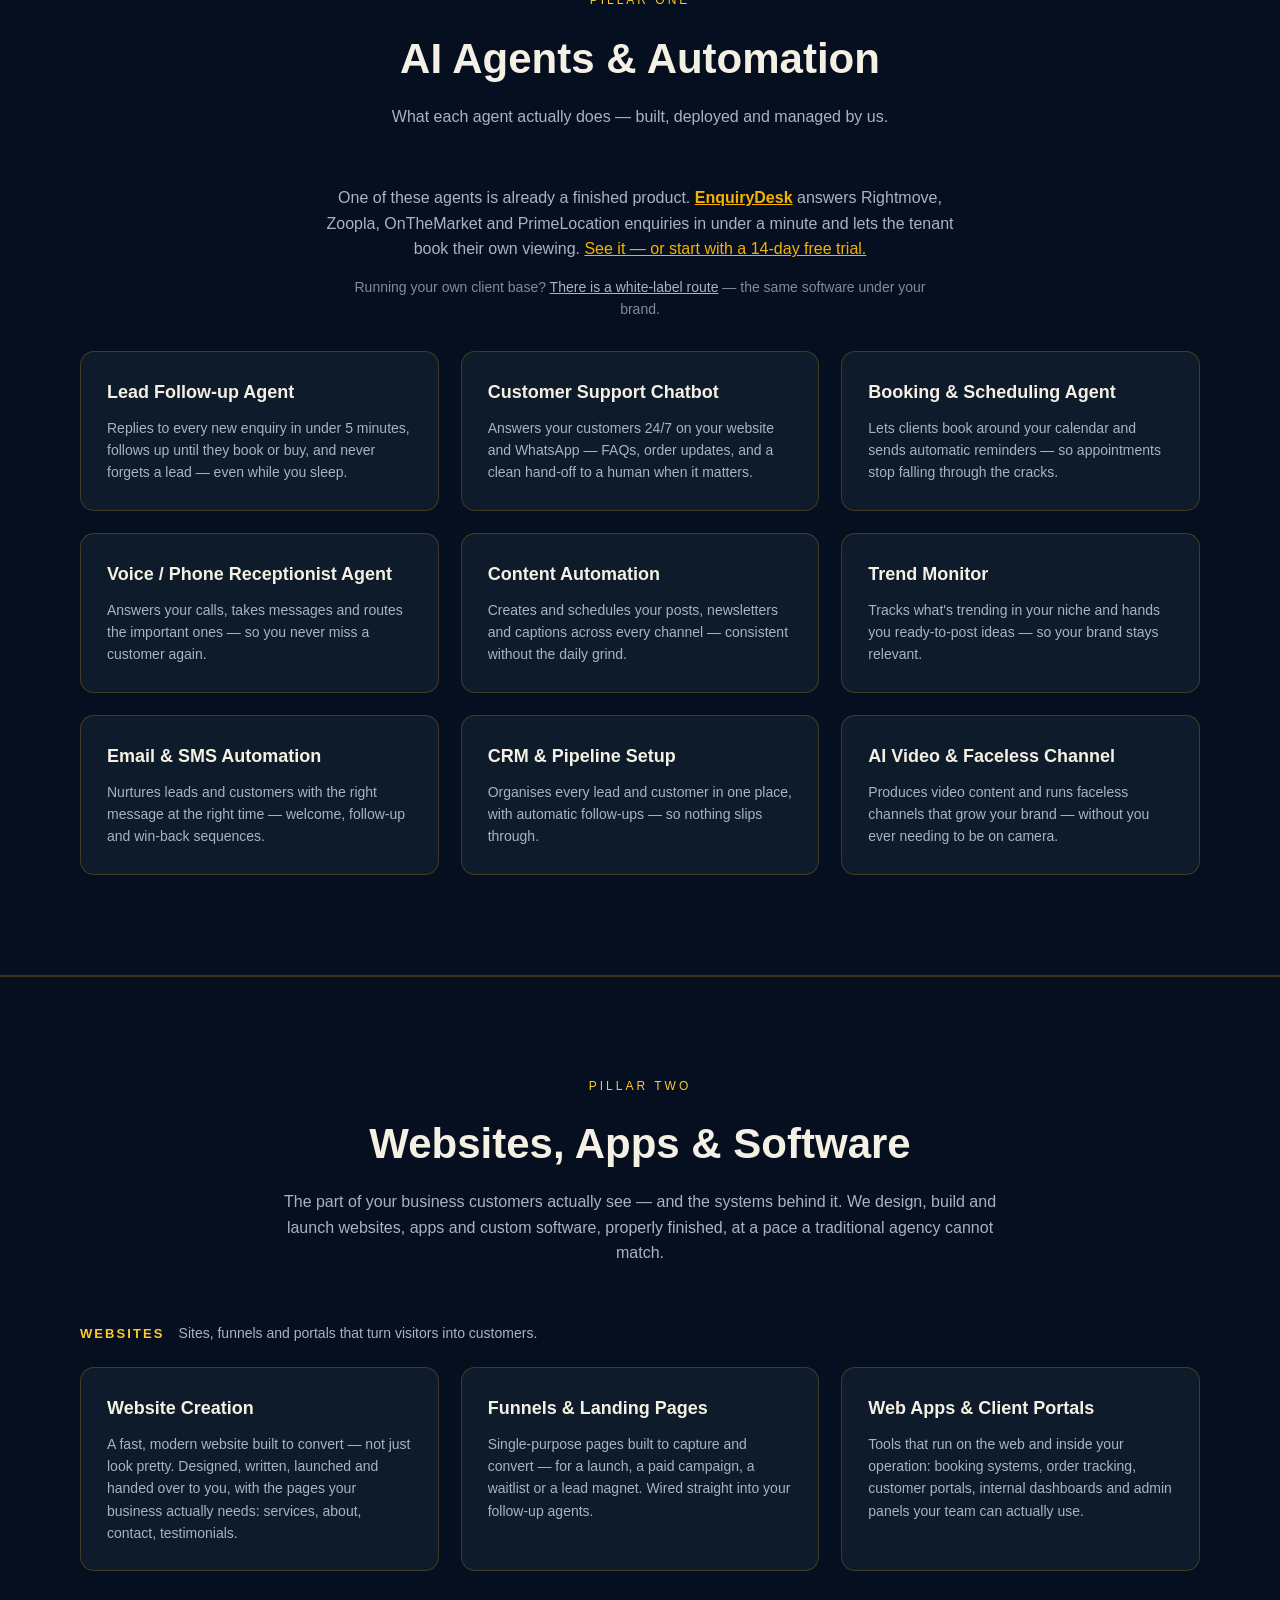
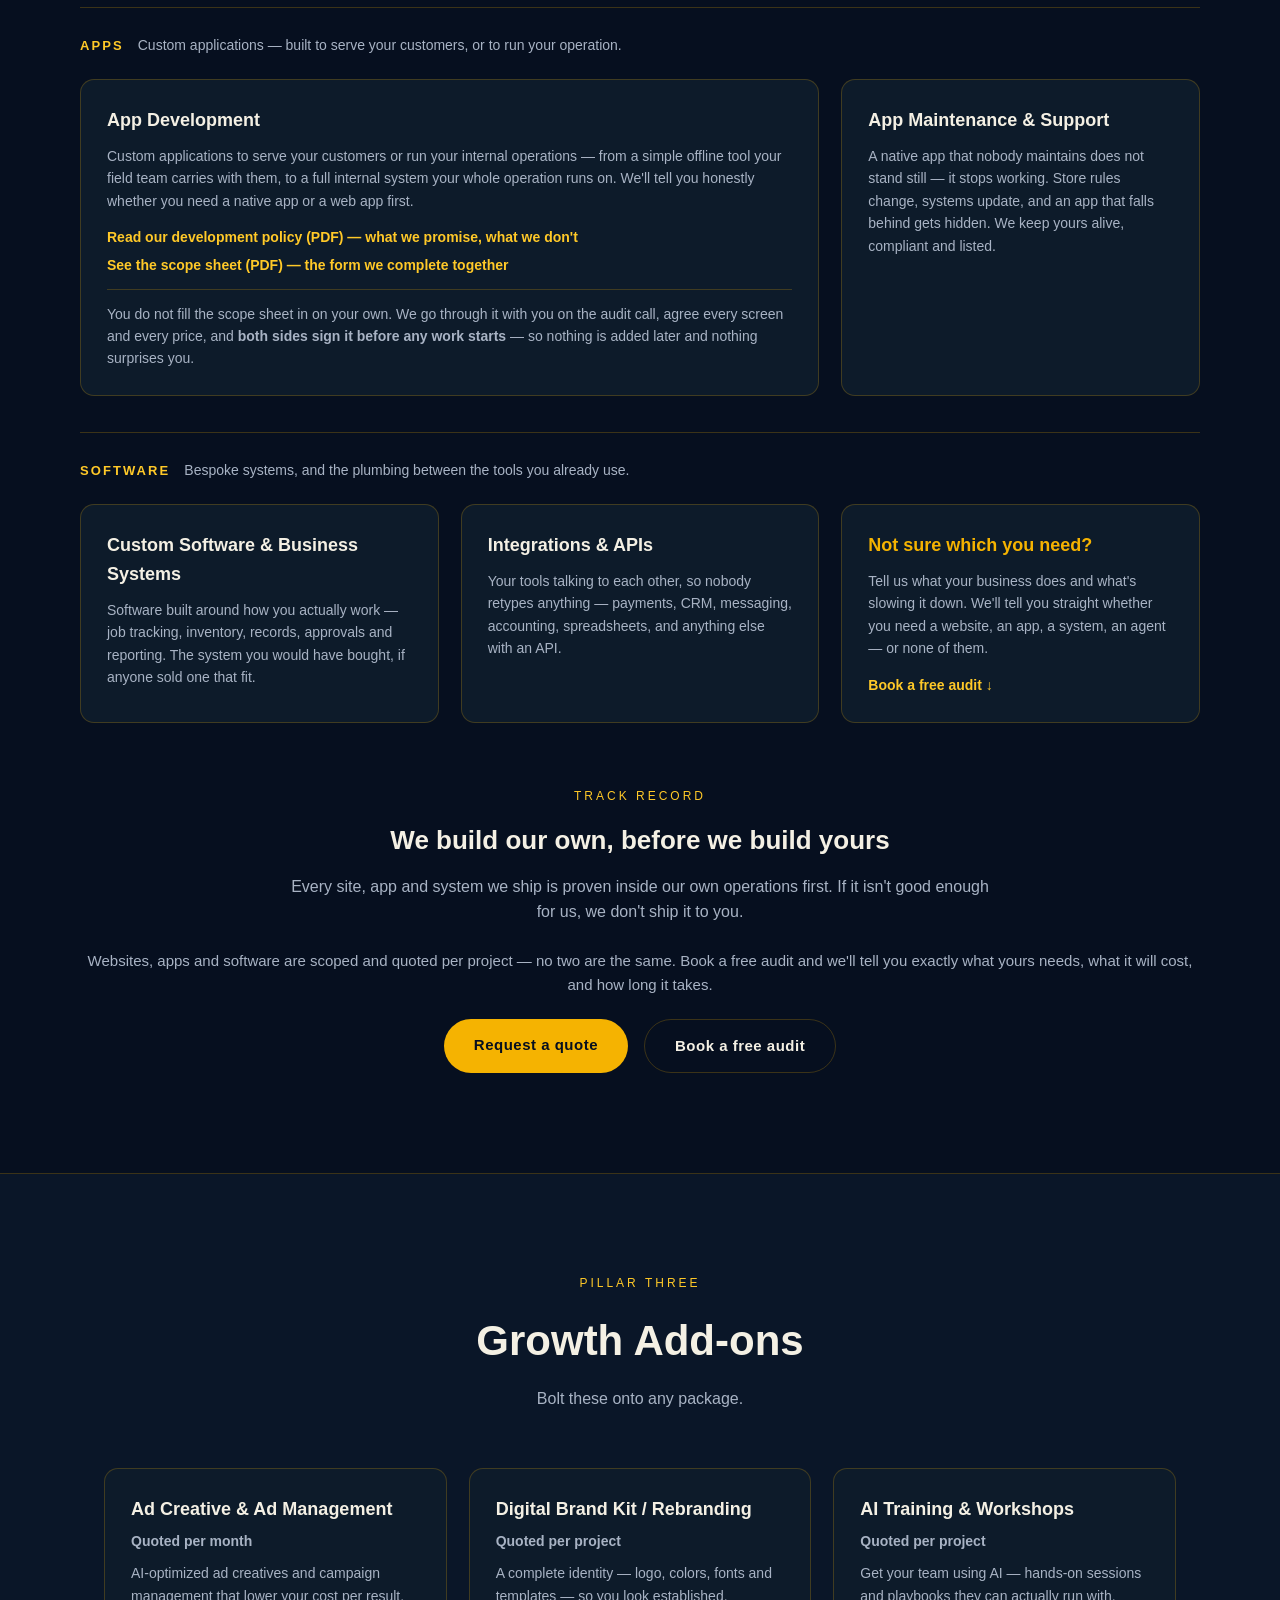
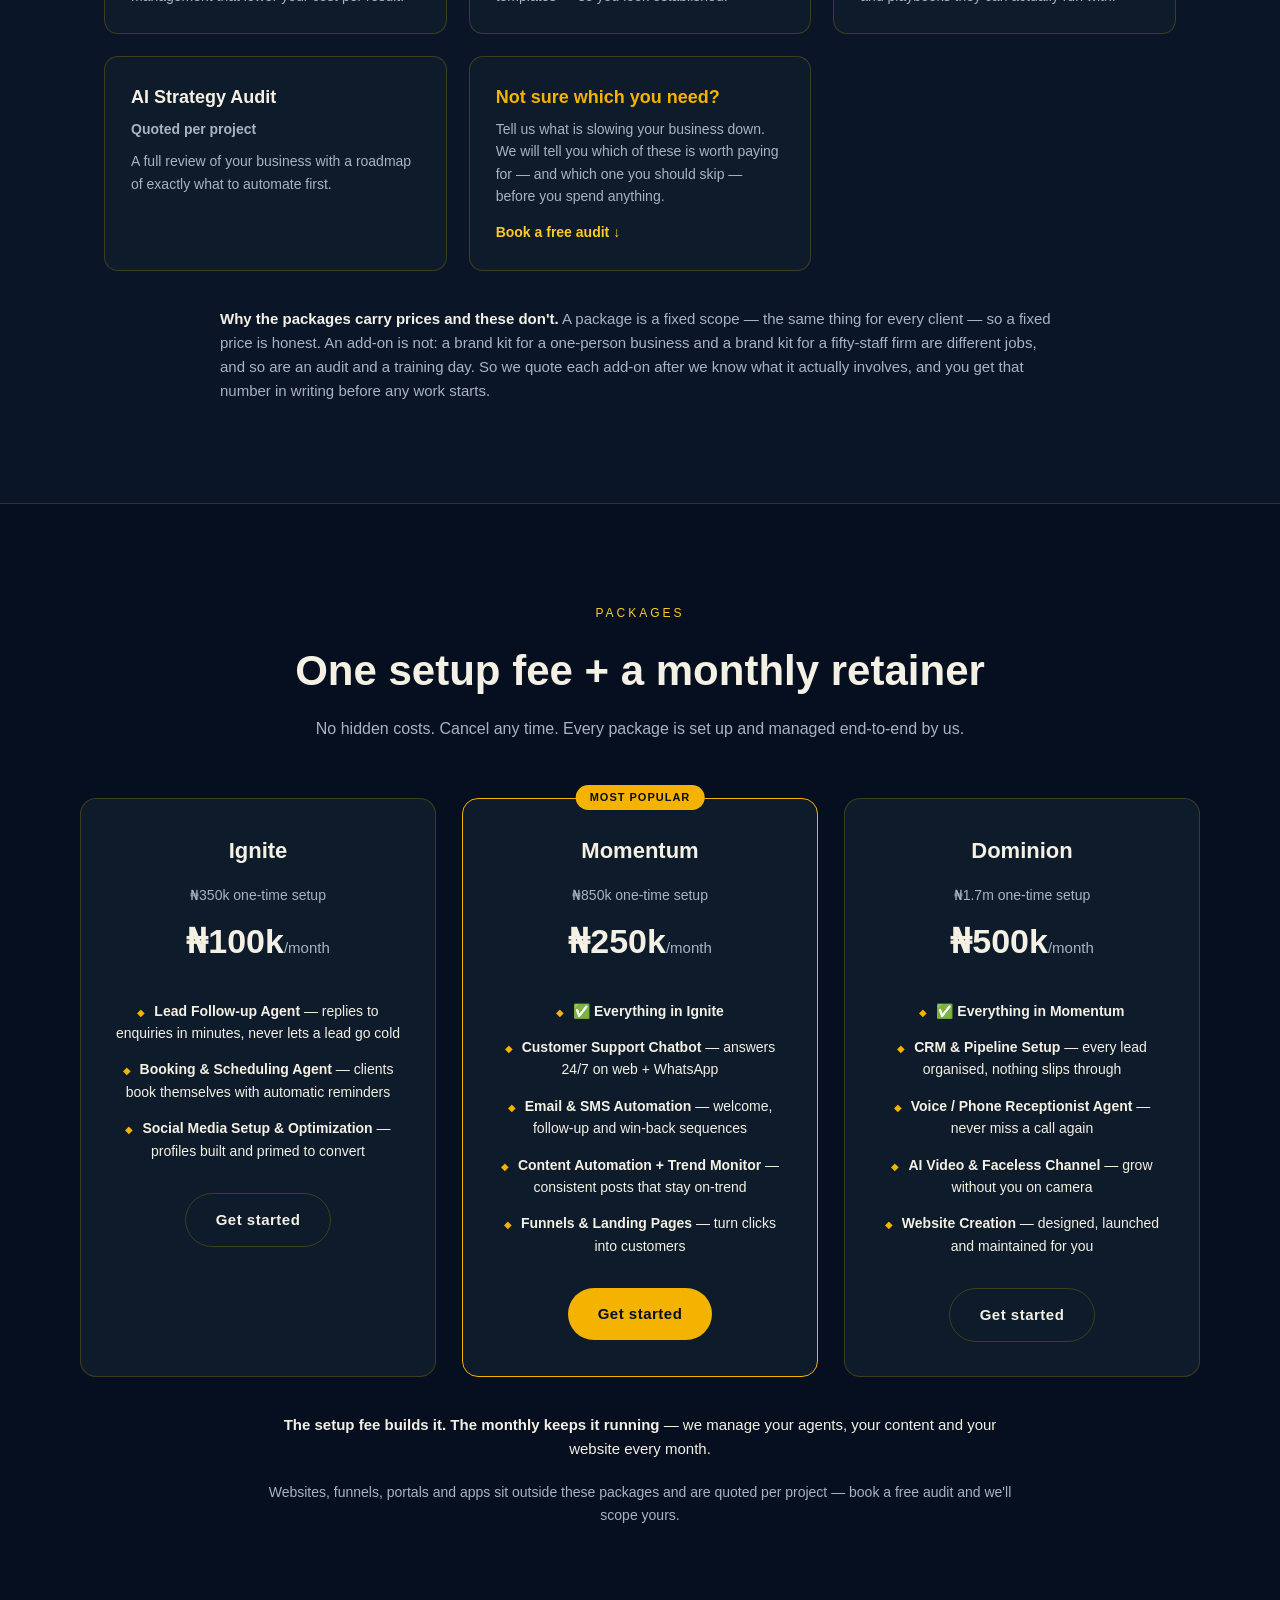
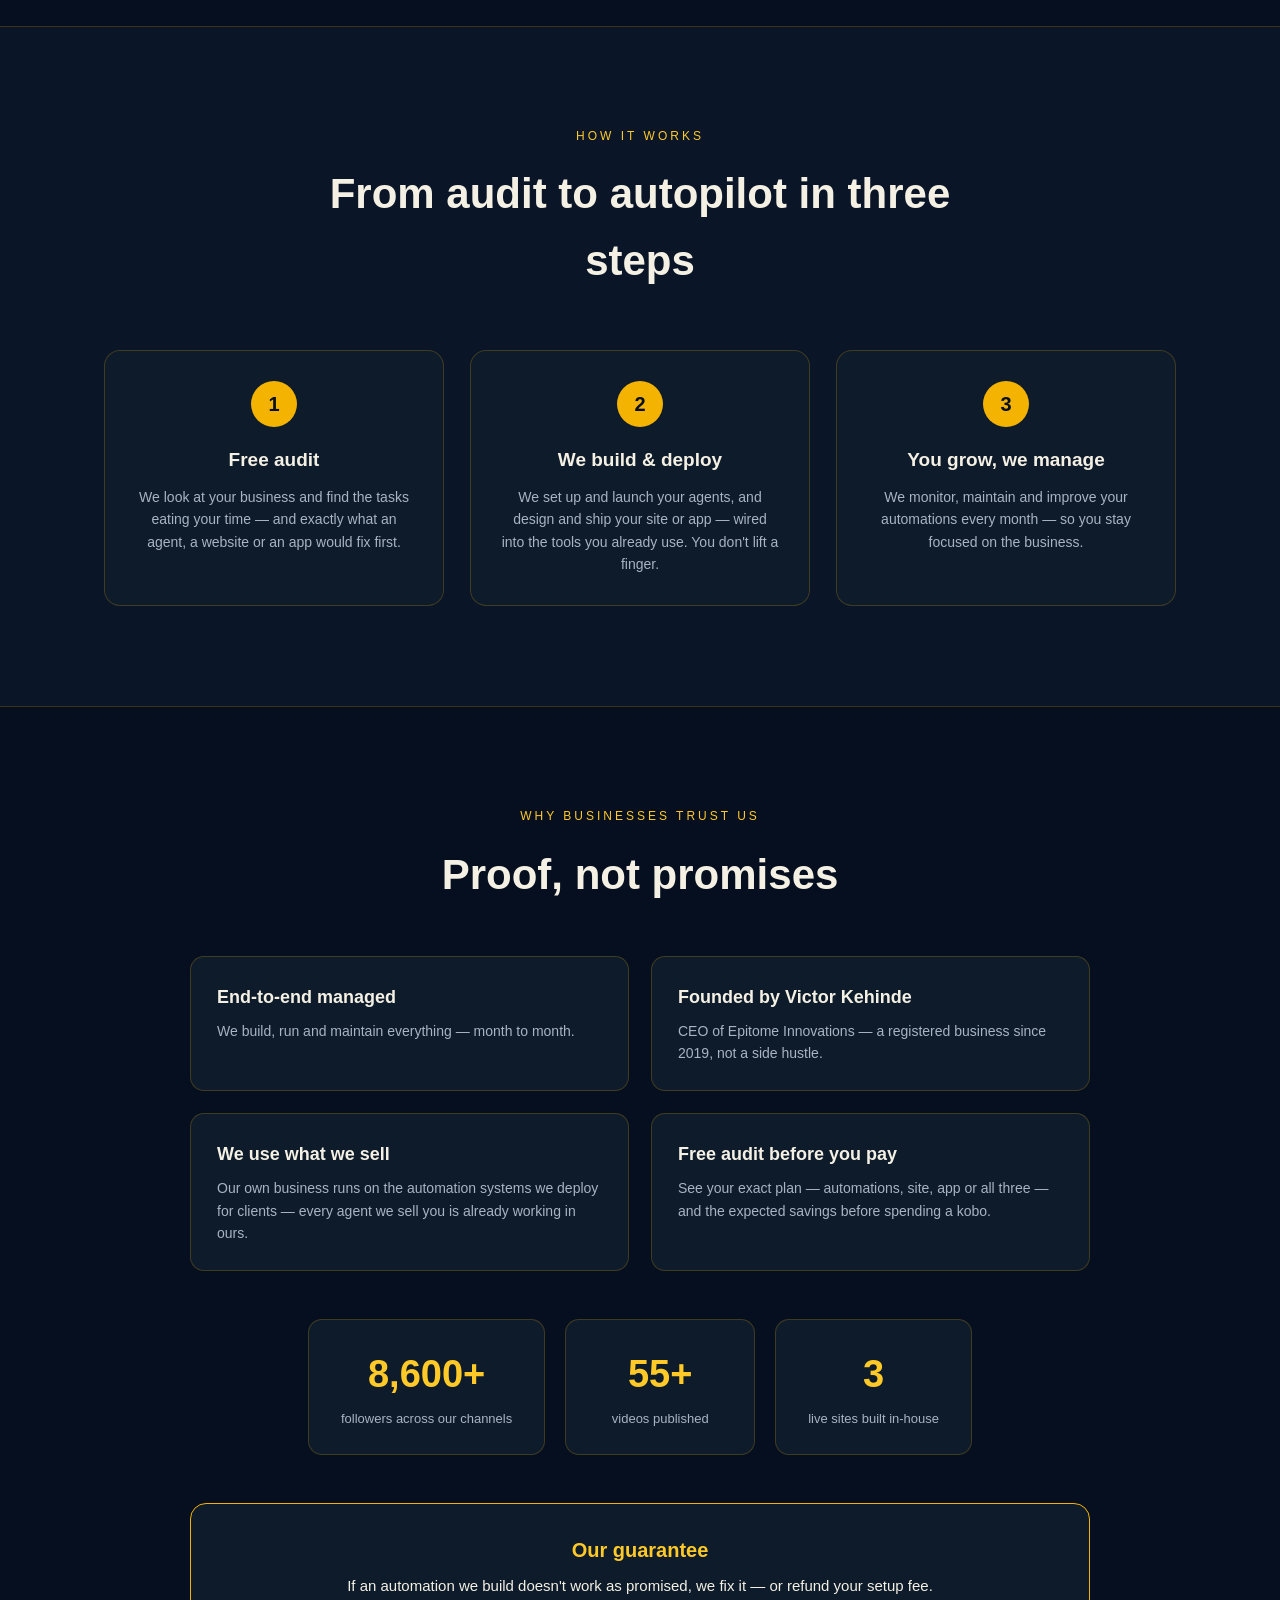
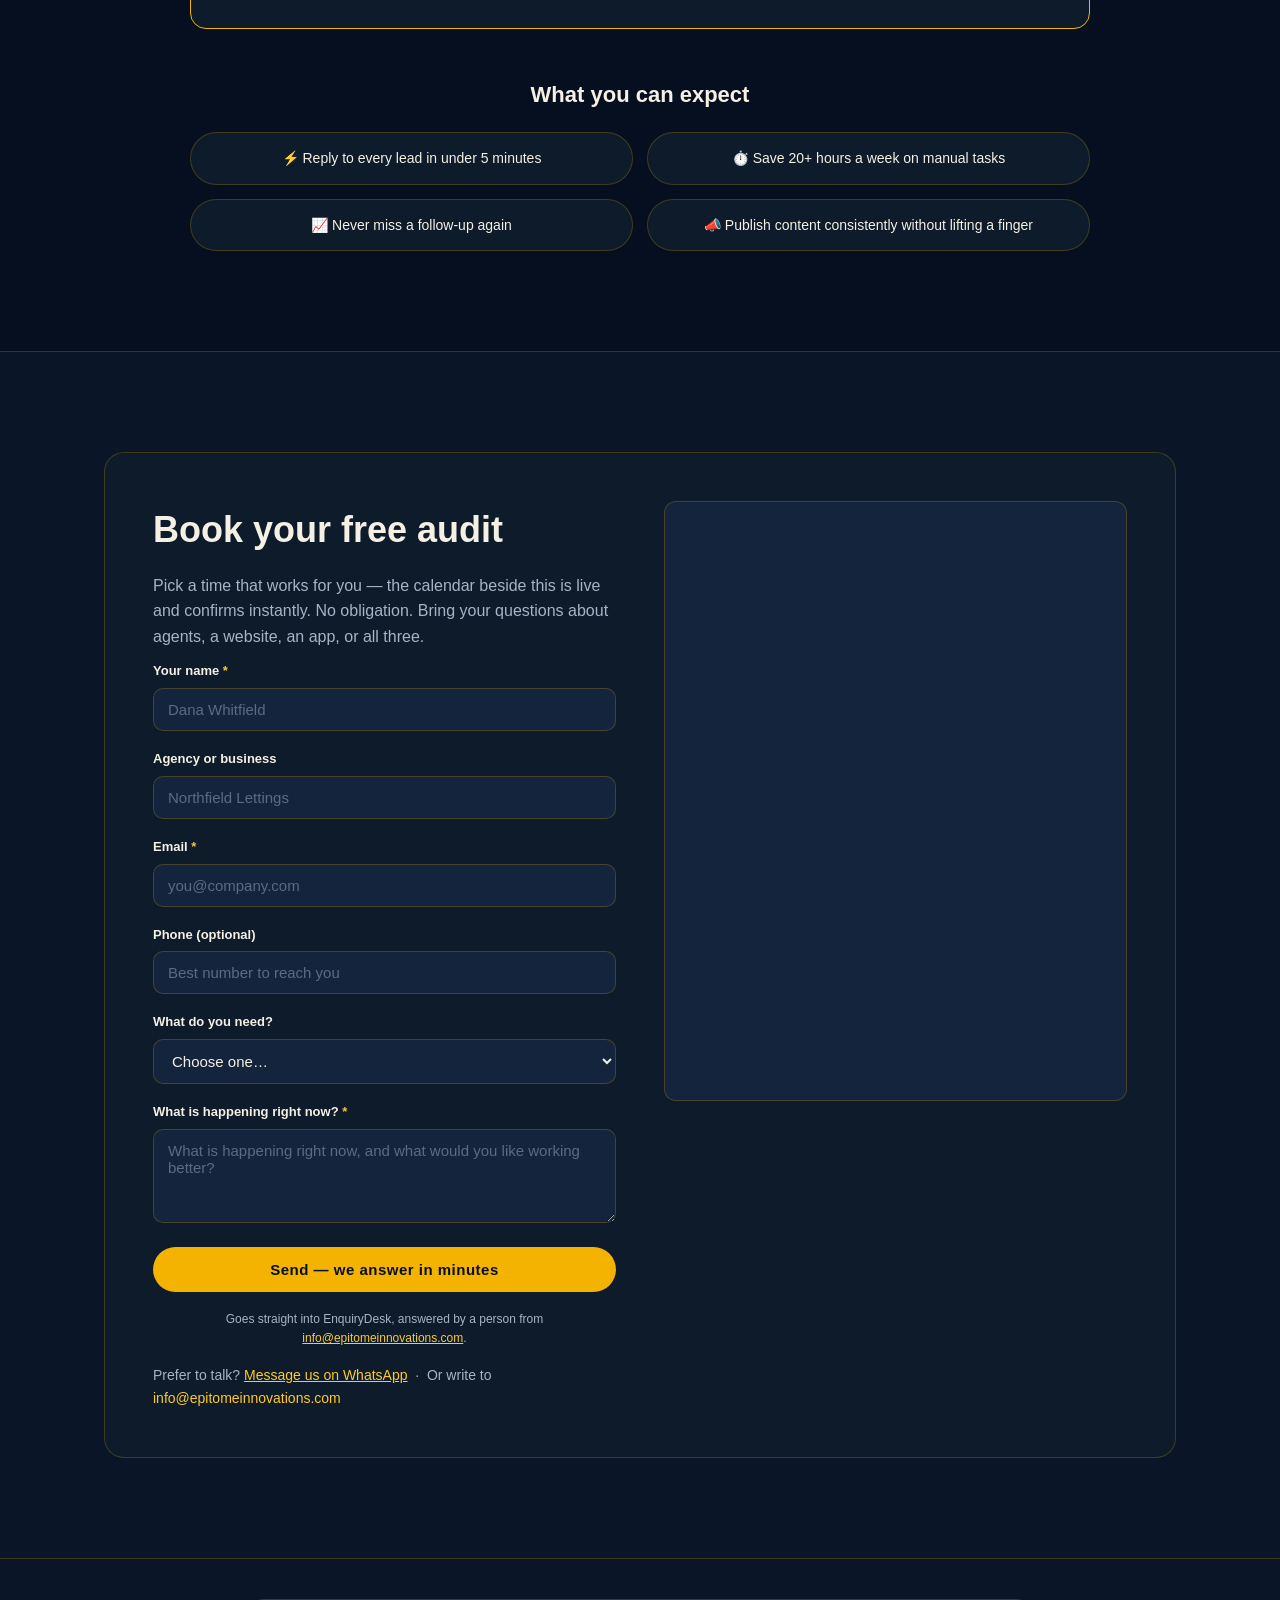
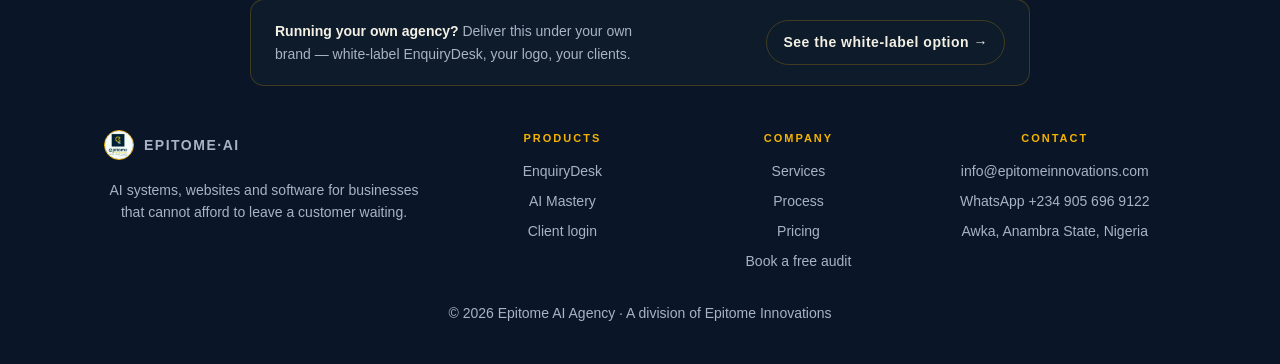
==== commit ea3f0455: "Rebuild the header: grouped nav, working mobile menu, one umbrella in the footer - desktop: five del" ====
--- a/index.html
+++ b/index.html
@@ -19,18 +19,52 @@
   <nav class="nav" id="nav" aria-label="Main navigation">
     <div class="nav__inner">
       <a class="nav__brand" href="#top">
-        <img src="images/epitome-logo.jpg" alt="Epitome AI Agency logo" />
-        <span>EPITOME<span class="gold">·</span>AI</span>
+        <img src="images/epitome-logo.jpg" alt="" />
+        <span>EPITOME<span class="gold">&middot;</span>AI</span>
       </a>
-      <ul class="nav__links">
-        <li><a href="#pillars">What we do</a></li>
-        <li><a href="#agents">AI Agents</a></li>
-        <li><a href="#build">Websites, Apps &amp; Software</a></li>
-        <li><a href="#pricing">Packages</a></li>
-        <li><a href="#how">How it works</a></li>
-        <li><a href="enquirydesk/">EnquiryDesk</a></li>
-        <li><a href="#book" class="nav__cta">Book a free audit</a></li>
-      </ul>
+
+      <!-- Mobile only: without this button the whole menu was invisible on a phone. -->
+      <button class="nav__toggle" id="nav-toggle" type="button"
+              aria-expanded="false" aria-controls="nav-menu" aria-label="Open menu">
+        <span class="nav__bar"></span>
+        <span class="nav__bar"></span>
+        <span class="nav__bar"></span>
+      </button>
+
+      <div class="nav__menu" id="nav-menu">
+        <ul class="nav__links">
+          <li><a href="#pillars">Services</a></li>
+
+          <!-- The umbrella: three products, each its own thing, one place to find them. -->
+          <li class="nav__has-drop">
+            <button class="nav__dropbtn" id="nav-products" type="button"
+                    aria-expanded="false" aria-controls="nav-products-menu">
+              Products
+              <svg class="nav__chev" width="10" height="6" viewBox="0 0 10 6" aria-hidden="true">
+                <path d="M1 1l4 4 4-4" fill="none" stroke="currentColor" stroke-width="1.6" stroke-linecap="round"/>
+              </svg>
+            </button>
+            <div class="nav__drop" id="nav-products-menu" role="group" aria-label="Products">
+              <a href="enquirydesk/">
+                <strong>EnquiryDesk</strong>
+                <span>Portal enquiries answered in under a minute</span>
+              </a>
+              <a href="https://victorkehinde.github.io/epitome-ai-mastery/">
+                <strong>AI Mastery</strong>
+                <span>Three-evening live class, &pound;8,000 to build your own agent</span>
+              </a>
+              <a href="https://app.epitomeinnovations.com">
+                <strong>Client login</strong>
+                <span>Open your EnquiryDesk workspace</span>
+              </a>
+            </div>
+          </li>
+
+          <li><a href="#how">Process</a></li>
+          <li><a href="#pricing">Pricing</a></li>
+          <li class="nav__cta-item"><a href="#book" class="nav__cta">Book a free audit</a></li>
+        </ul>
+      </div>
     </div>
   </nav>
 
@@ -478,9 +512,45 @@
       <p><strong>Running your own agency?</strong> Deliver this under your own brand — white-label EnquiryDesk, your logo, your clients.</p>
       <a class="btn btn--ghost" href="partners.html">See the white-label option &rarr;</a>
     </div>
-    <p>© <span id="year"></span> Epitome AI Agency · A division of Epitome Innovations</p>
+
+    <!-- One umbrella, three clearly separate things: the products sit in their own column and
+         keep their own names, so nothing here reads as one merged product. -->
+    <div class="foot-grid">
+      <div class="foot-col foot-col--brand">
+        <a class="nav__brand" href="#top">
+          <img src="images/epitome-logo.jpg" alt="" />
+          <span>EPITOME<span class="gold">&middot;</span>AI</span>
+        </a>
+        <p>AI systems, websites and software for businesses that cannot afford to leave a customer waiting.</p>
+      </div>
+
+      <div class="foot-col">
+        <h4>Products</h4>
+        <a href="enquirydesk/">EnquiryDesk</a>
+        <a href="https://victorkehinde.github.io/epitome-ai-mastery/">AI Mastery</a>
+        <a href="https://app.epitomeinnovations.com">Client login</a>
+      </div>
+
+      <div class="foot-col">
+        <h4>Company</h4>
+        <a href="#pillars">Services</a>
+        <a href="#how">Process</a>
+        <a href="#pricing">Pricing</a>
+        <a href="#book">Book a free audit</a>
+      </div>
+
+      <div class="foot-col">
+        <h4>Contact</h4>
+        <a href="mailto:info@epitomeinnovations.com">info@epitomeinnovations.com</a>
+        <a href="https://wa.me/2349056969122" target="_blank" rel="noopener">WhatsApp +234 905 696 9122</a>
+        <span>Awka, Anambra State, Nigeria</span>
+      </div>
+    </div>
+
+    <p class="foot-legal">&copy; <span id="year"></span> Epitome AI Agency &middot; A division of Epitome Innovations</p>
   </footer>
 
   <script src="js/main.js"></script>
+  <script src="js/nav.js"></script>
 </body>
 </html>
--- a/css/styles.css
+++ b/css/styles.css
@@ -39,7 +39,7 @@
 html { scroll-padding-top: 88px; }
 section[id], div[id], h2[id], h3[id] { scroll-margin-top: 88px; }
 .nav {
-  position: fixed; top: 0; left: 0; right: 0; z-index: 50;
+  position: fixed; top: 0; left: 0; right: 0; z-index: 200;
   backdrop-filter: blur(10px);
   background: rgba(6, 15, 31, 0.72);
   border-bottom: 1px solid var(--line);
@@ -50,11 +50,51 @@
 }
 .nav__brand { display: flex; align-items: center; gap: 10px; text-decoration: none; color: var(--cream); font-weight: 700; letter-spacing: 1.5px; font-size: 15px; }
 .nav__brand img { width: 34px; height: 34px; border-radius: 50%; border: 1px solid var(--gold); }
-.nav__links { list-style: none; display: flex; gap: 22px; align-items: center; }
-.nav__links a { color: var(--muted); text-decoration: none; font-size: 14px; letter-spacing: 0.5px; transition: color 0.2s; }
-.nav__links a:hover { color: var(--gold-bright); }
-.nav__cta { color: var(--gold-bright) !important; border: 1px solid var(--line); padding: 8px 16px; border-radius: 30px; }
-.nav__cta:hover { border-color: var(--gold); }
+.nav__menu { display: flex; align-items: center; }
+.nav__links { list-style: none; display: flex; gap: 8px; align-items: center; margin: 0; padding: 0; }
+.nav__links > li > a,
+.nav__dropbtn {
+  display: inline-flex; align-items: center; gap: 6px;
+  color: var(--muted); background: none; border: 0; cursor: pointer;
+  font-family: inherit; font-size: 13.5px; letter-spacing: 0.4px;
+  padding: 9px 13px; border-radius: 8px;
+  text-decoration: none; transition: color .18s, background .18s;
+}
+.nav__links > li > a:hover,
+.nav__dropbtn:hover,
+.nav__has-drop.is-open .nav__dropbtn { color: var(--gold-bright); background: rgba(245,179,1,.07); }
+.nav__chev { transition: transform .18s; opacity: .7; }
+.nav__has-drop.is-open .nav__chev { transform: rotate(180deg); }
+
+.nav__has-drop { position: relative; }
+.nav__drop {
+  position: absolute; top: calc(100% + 10px); left: 50%; transform: translateX(-50%);
+  min-width: 320px; padding: 8px;
+  background: rgba(10,22,40,.97); border: 1px solid var(--line); border-radius: 14px;
+  box-shadow: 0 24px 60px rgba(0,0,0,.55);
+  display: none; flex-direction: column; gap: 2px;
+}
+.nav__has-drop.is-open .nav__drop { display: flex; }
+.nav__drop a { display: block; padding: 11px 13px; border-radius: 9px; text-decoration: none; }
+.nav__drop a:hover { background: rgba(245,179,1,.08); }
+.nav__drop strong { display: block; color: var(--cream); font-size: 14px; letter-spacing: .2px; }
+.nav__drop span { display: block; color: var(--muted); font-size: 12.5px; line-height: 1.45; margin-top: 3px; }
+
+.nav__cta { color: var(--gold-bright) !important; border: 1px solid var(--line);
+  padding: 9px 18px !important; border-radius: 30px; white-space: nowrap; }
+.nav__cta:hover { border-color: var(--gold); background: rgba(245,179,1,.08); }
+.nav__cta-item { margin-left: 6px; }
+
+/* Hamburger — hidden on desktop, and the menu is always reachable on a phone. */
+.nav__toggle {
+  display: none; width: 42px; height: 38px; padding: 0;
+  background: none; border: 1px solid var(--line); border-radius: 9px; cursor: pointer;
+  flex-direction: column; align-items: center; justify-content: center; gap: 5px;
+}
+.nav__bar { display: block; width: 18px; height: 1.8px; background: var(--cream); transition: transform .2s, opacity .2s; }
+.nav.is-open .nav__toggle .nav__bar:nth-child(1) { transform: translateY(6.8px) rotate(45deg); }
+.nav.is-open .nav__toggle .nav__bar:nth-child(2) { opacity: 0; }
+.nav.is-open .nav__toggle .nav__bar:nth-child(3) { transform: translateY(-6.8px) rotate(-45deg); }
 
 /* ---------- HERO ---------- */
 .hero {
@@ -207,9 +247,6 @@
 .booking__email { margin-top: 16px; font-size: 14px; color: var(--muted); }
 .booking__email a { color: var(--gold-bright); }
 
-/* Shown only when a mailto: click produced no handoff (no mail app on the device). */
-.mailto-note { display: inline-block; margin-top: 6px; font-size: 13px; color: var(--muted); }
-.mailto-note a { color: var(--gold-bright); text-decoration: underline; }
 
 /* ---------- FOOTER ---------- */
 .footer { text-align: center; padding: 40px 24px; border-top: 1px solid var(--line); color: var(--muted); font-size: 14px; }
@@ -245,7 +282,35 @@
   .bundles, .pricing__grid, .how__steps, .agents__grid, .addons__grid { grid-template-columns: 1fr; }
   .trust__grid, .results__grid { grid-template-columns: 1fr; }
   .booking__inner { grid-template-columns: 1fr; padding: 32px 24px; }
-  .nav__links { display: none; }
+  .nav__toggle { display: inline-flex; }
+  .nav__inner { padding: 12px 18px; }
+  .nav__menu {
+    position: absolute; top: 100%; left: 0; right: 0; z-index: 210;
+    display: none; background: #070f1d;
+    border-bottom: 1px solid var(--line);
+    padding: 10px 14px 20px; max-height: calc(100vh - 66px); overflow-y: auto;
+    box-shadow: 0 18px 40px rgba(0,0,0,.5);
+  }
+  .nav.is-open .nav__menu { display: block; }
+  .nav__links { flex-direction: column; align-items: stretch; gap: 2px; }
+  .nav__links > li > a,
+  .nav__dropbtn {
+    width: 100%; justify-content: space-between;
+    font-size: 16px; padding: 14px 12px; border-radius: 10px;
+  }
+  .nav__drop {
+    position: static; transform: none; min-width: 0; margin: 4px 0 6px;
+    background: rgba(255,255,255,.03); box-shadow: none;
+  }
+  .nav__drop strong { font-size: 15px; }
+  .nav__drop span { font-size: 13px; }
+  .nav__cta-item { margin: 10px 0 0; }
+  .nav__cta {
+    display: flex !important; justify-content: center !important;
+    padding: 15px 18px !important; font-size: 15px !important;
+    background: var(--gold) !important; color: #0a1628 !important;
+    border: 0 !important; font-weight: 700; letter-spacing: .2px;
+  }
   /* The 100px section padding above the form card reads as dead space on a phone:
      two stacked paddings produced a 128px gap. Tightened for mobile only. */
   .trust { padding-bottom: 44px; }
@@ -274,3 +339,24 @@
 /* Note under the two app PDFs: who fills the scope sheet in. */
 .agent__note { color: var(--muted); font-size: 13.5px; line-height: 1.55; margin-top: 14px;
   padding-top: 14px; border-top: 1px solid var(--line); }
+
+/* ---------- FOOTER UMBRELLA ---------- */
+.foot-grid {
+  max-width: 1120px; margin: 44px auto 0; padding: 0 24px;
+  display: grid; grid-template-columns: 1.6fr 1fr 1fr 1.2fr; gap: 34px;
+}
+.foot-col { display: flex; flex-direction: column; gap: 9px; }
+.foot-col h4 {
+  font-size: 11px; letter-spacing: 2px; text-transform: uppercase;
+  color: var(--gold); margin: 0 0 4px; font-weight: 700;
+}
+.foot-col a, .foot-col span { color: var(--muted); font-size: 14px; text-decoration: none; line-height: 1.5; }
+.foot-col a:hover { color: var(--gold-bright); }
+.foot-col--brand p { color: var(--muted); font-size: 14px; line-height: 1.6; margin: 10px 0 0; max-width: 320px; }
+.foot-col--brand .nav__brand { font-size: 14px; }
+.foot-col--brand .nav__brand img { width: 30px; height: 30px; }
+.foot-legal { margin-top: 30px; }
+@media (max-width: 900px) {
+  .foot-grid { grid-template-columns: 1fr 1fr; gap: 26px; margin-top: 32px; }
+  .foot-col--brand { grid-column: 1 / -1; }
+}
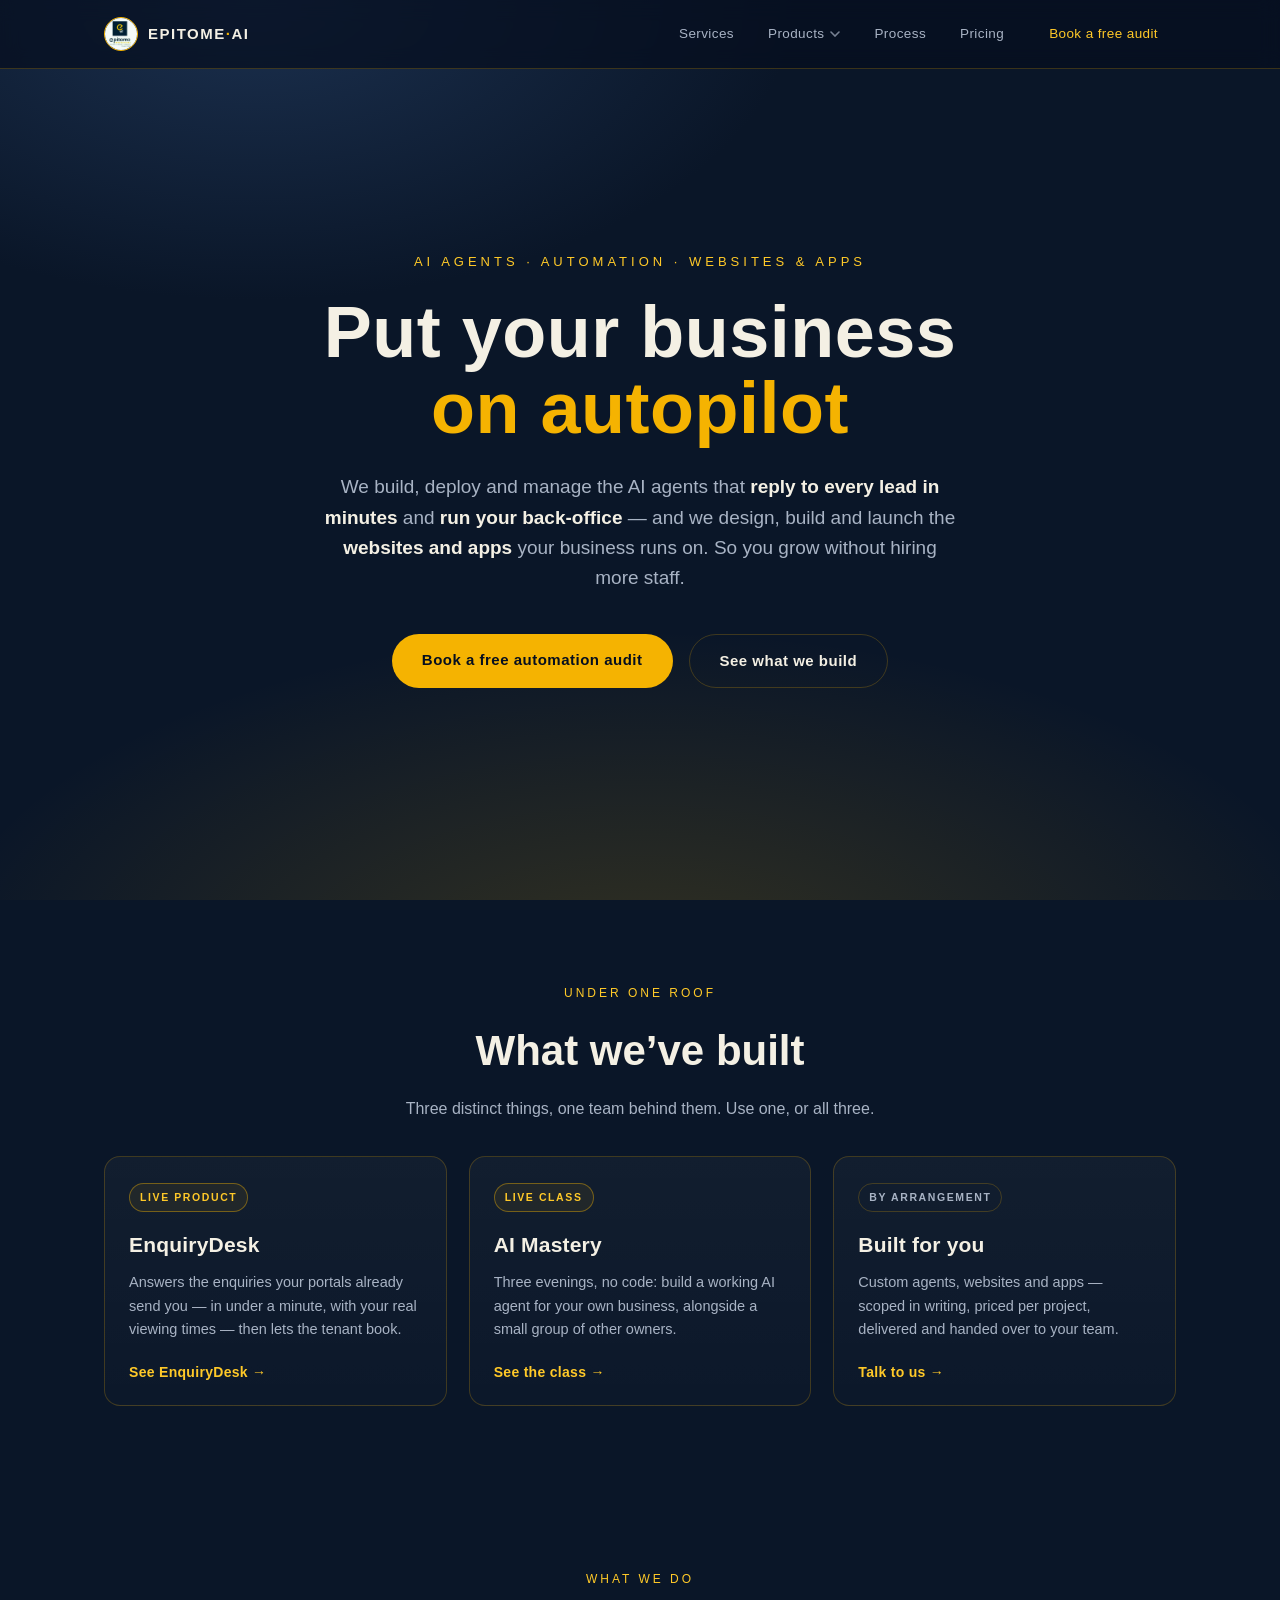
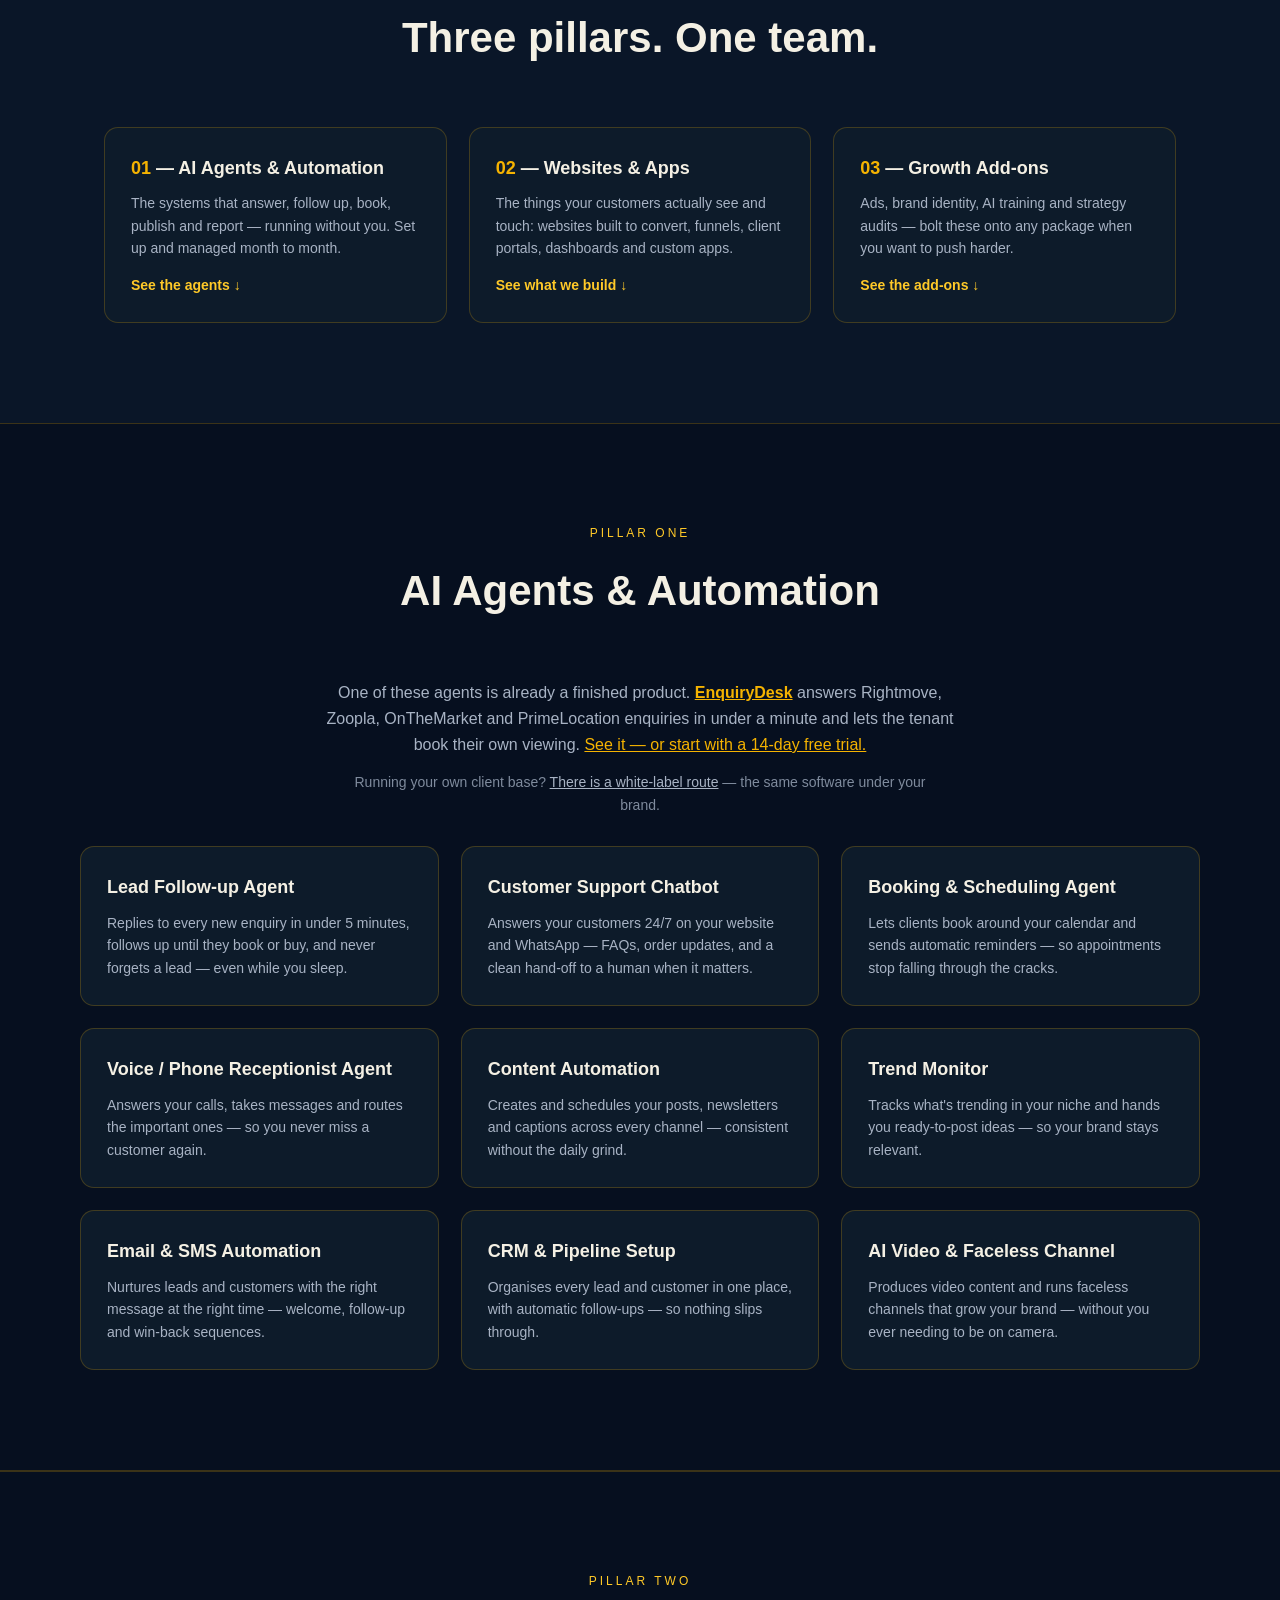
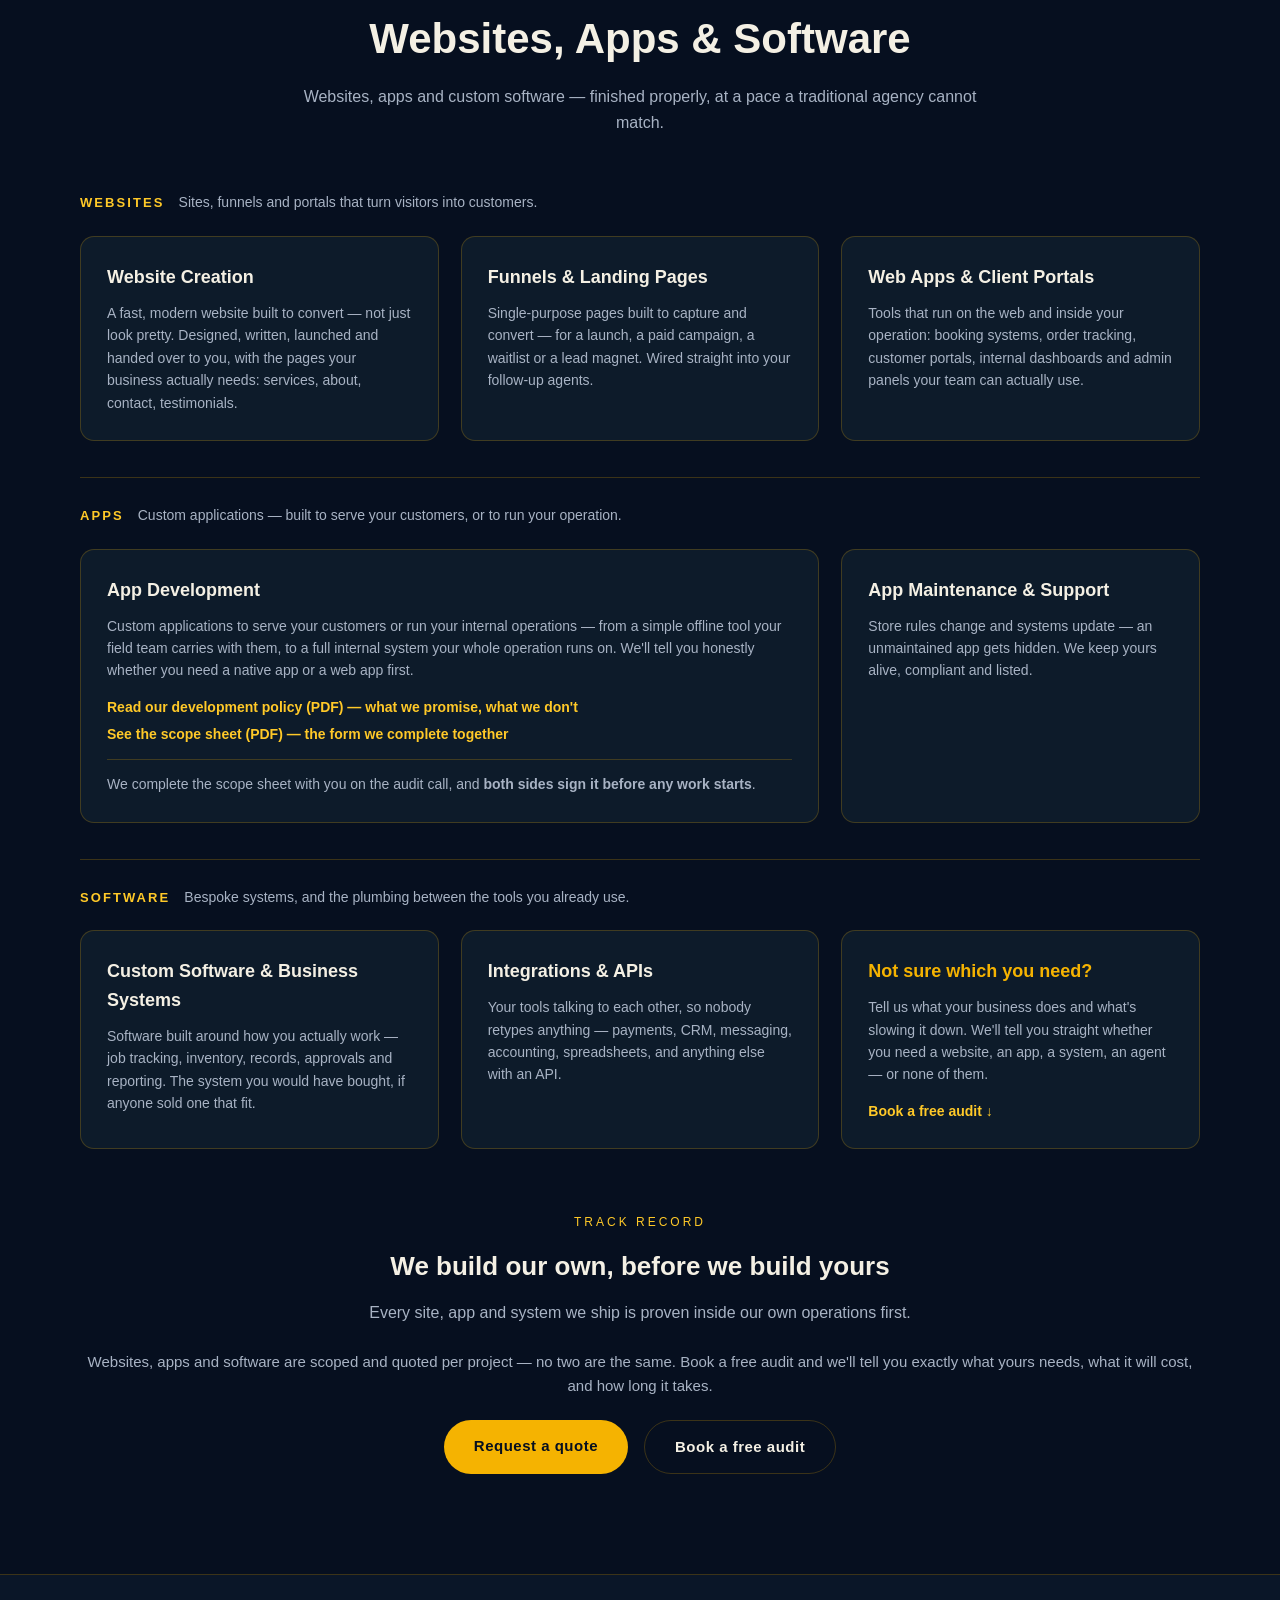
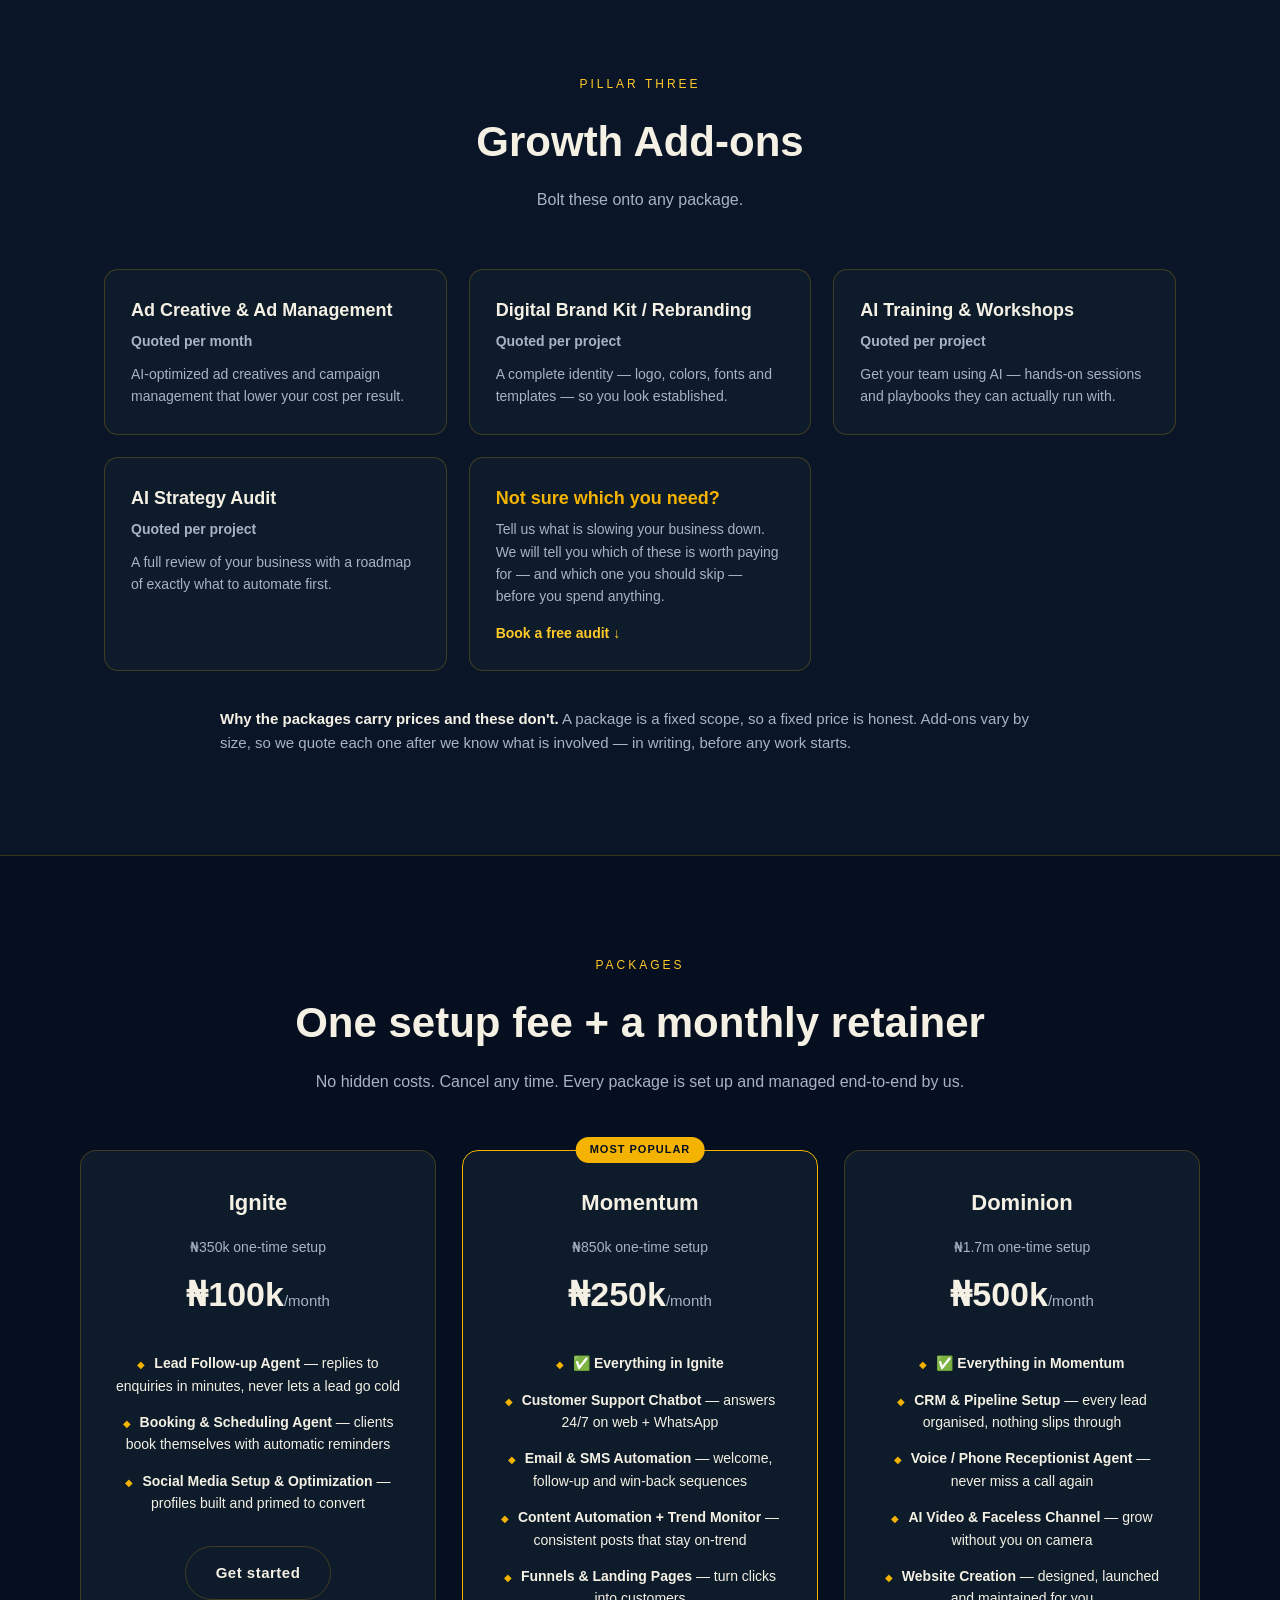
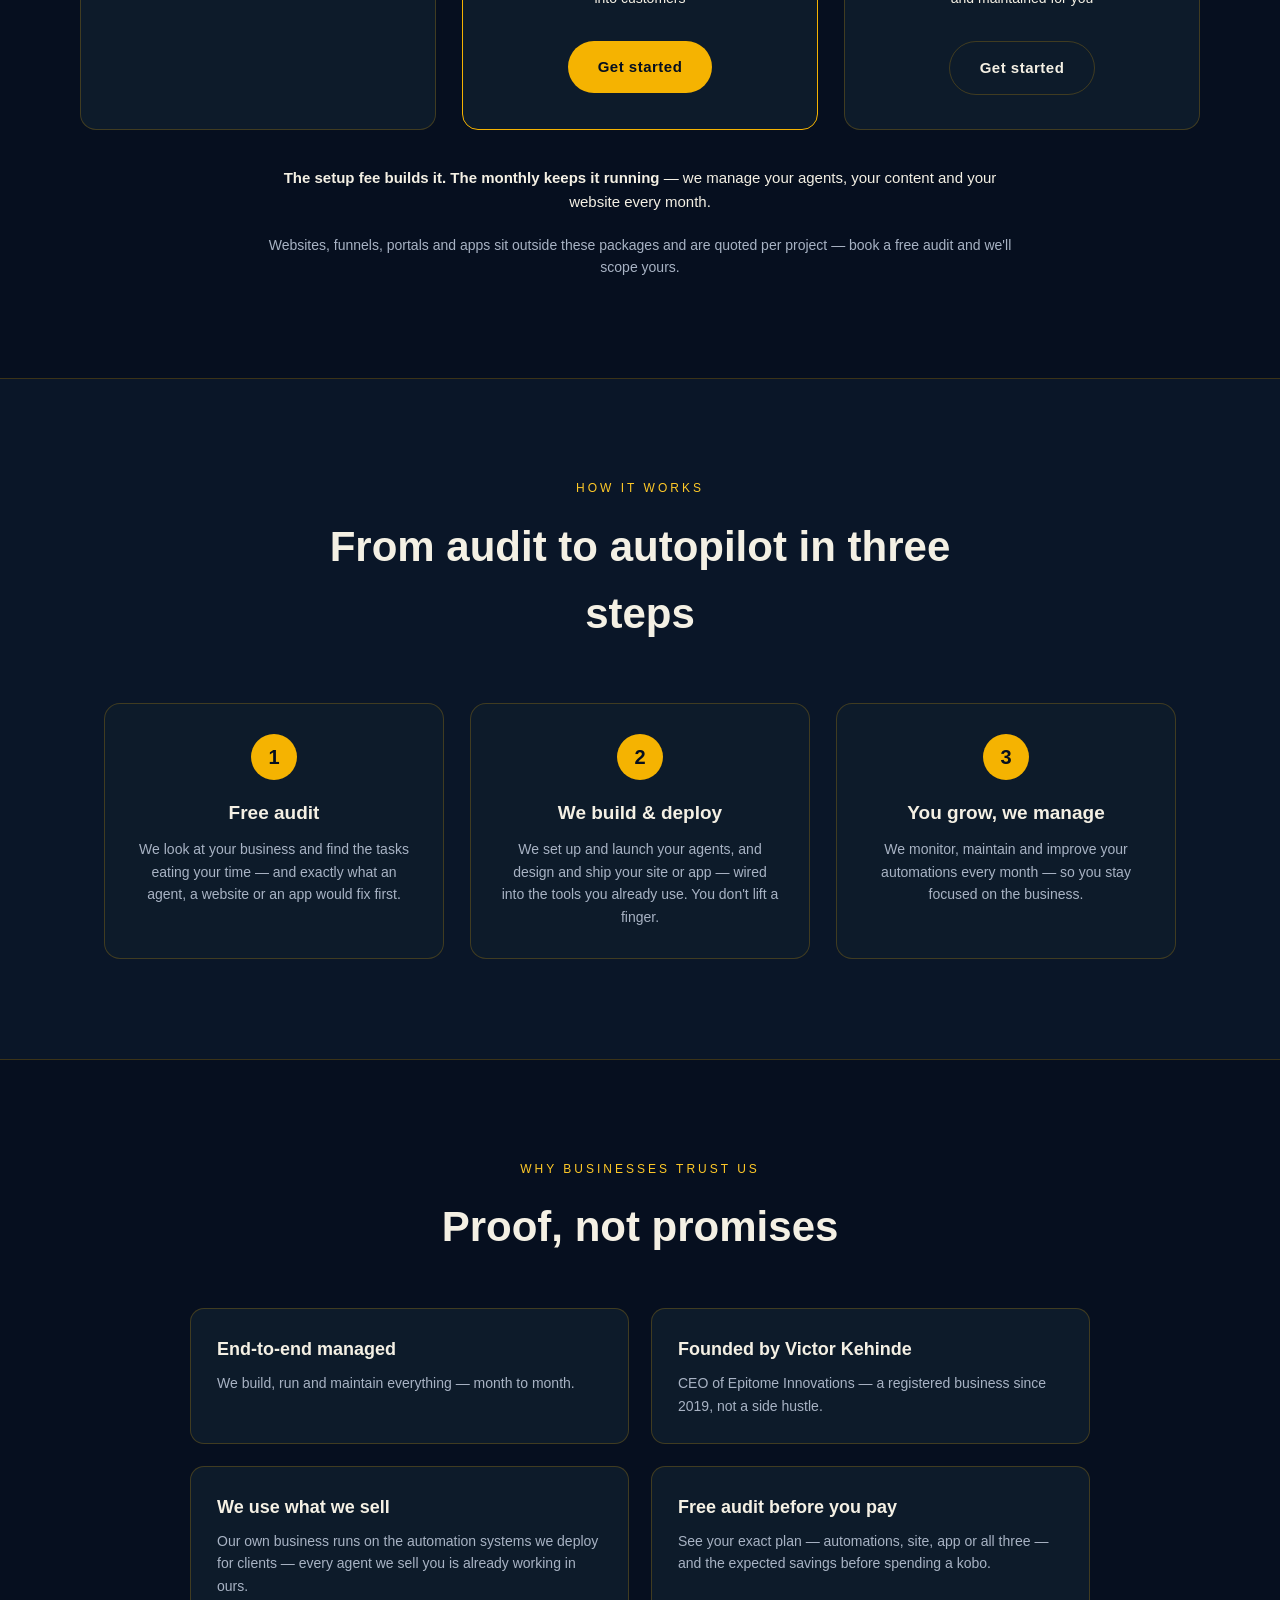
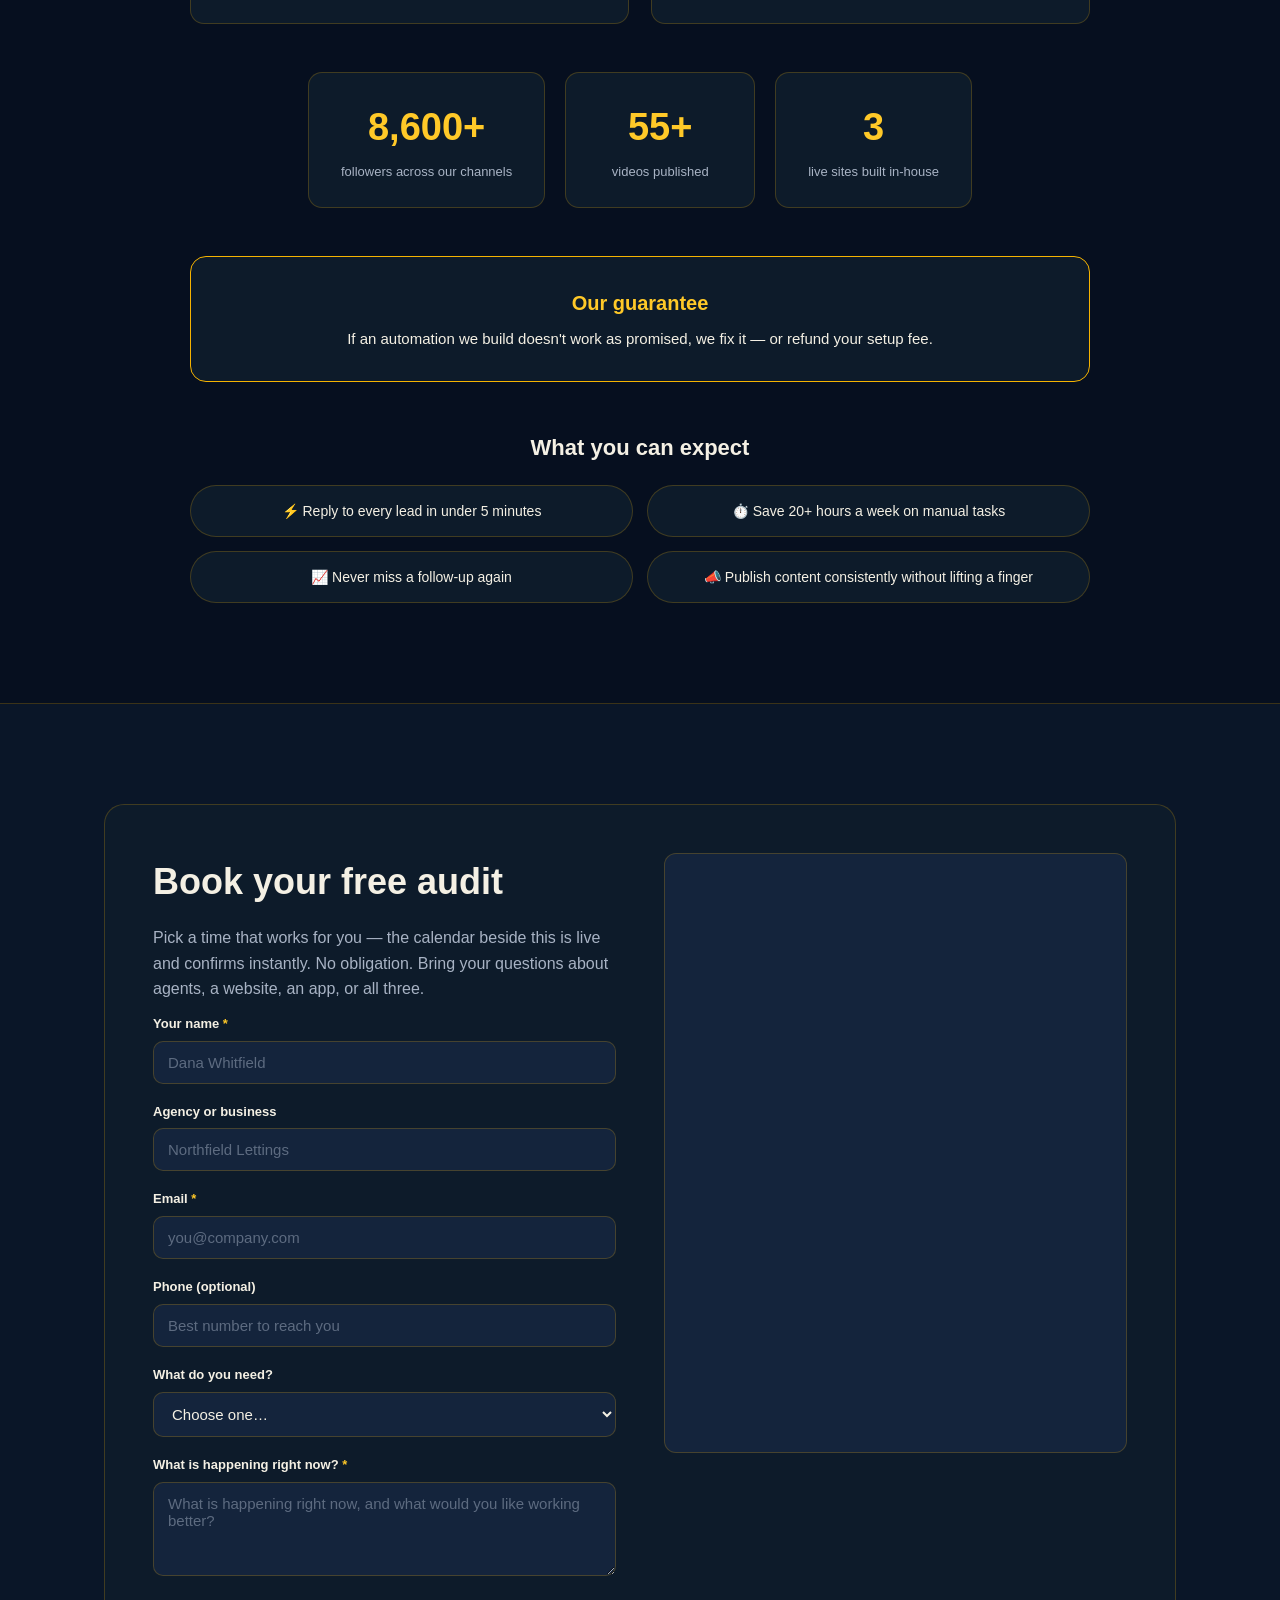
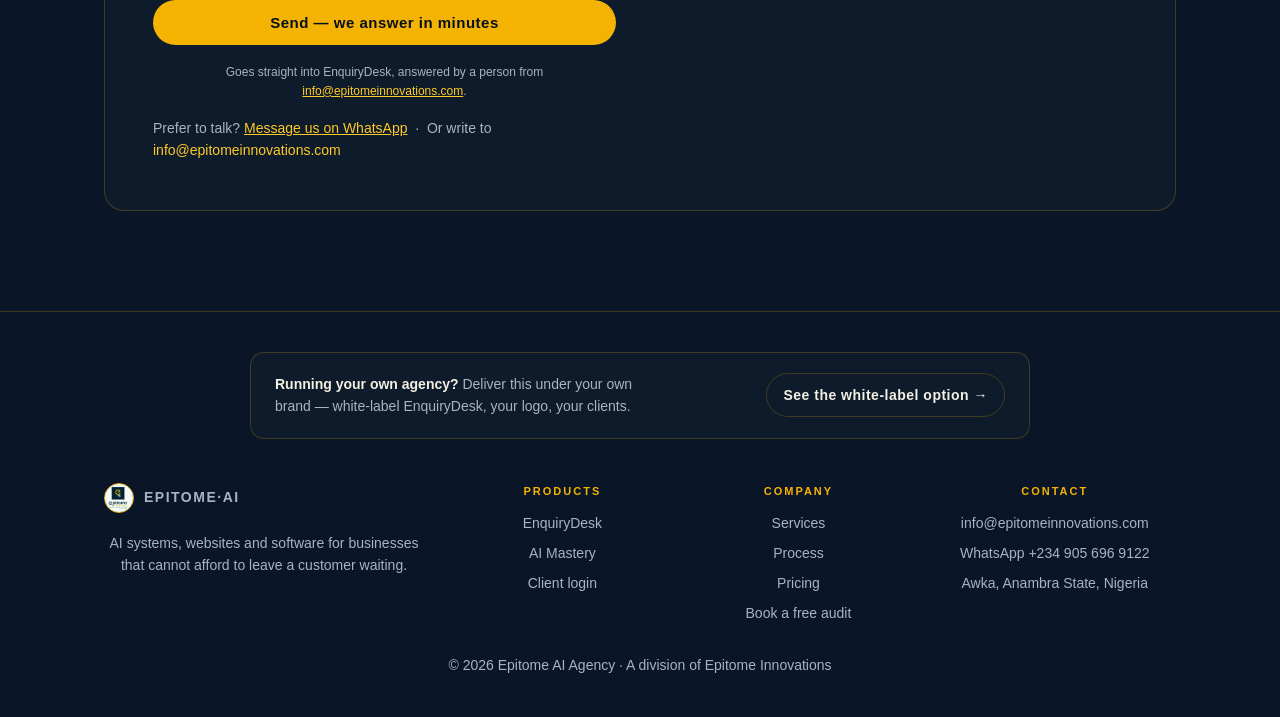
==== commit e289a37d: "Add the product band, and cut the sentences that said nothing - new "What we have built" section und" ====
--- a/index.html
+++ b/index.html
@@ -88,12 +88,45 @@
       </div>
     </header>
 
+    <!-- ===== WHAT WE'VE BUILT (umbrella) =====
+         The nav says we make more than one thing; this section proves it on the page.
+         Each product keeps its own name, its own status and its own link — nothing merged. -->
+    <section class="products" id="products">
+      <div class="section-head reveal">
+        <p class="section-head__eyebrow">Under one roof</p>
+        <h2 class="section-head__title">What we&rsquo;ve built</h2>
+        <p class="section-head__sub">Three distinct things, one team behind them. Use one, or all three.</p>
+      </div>
+
+      <div class="products__grid">
+        <a class="prod reveal" href="enquirydesk/">
+          <span class="prod__pill prod__pill--live">Live product</span>
+          <h3>EnquiryDesk</h3>
+          <p>Answers the enquiries your portals already send you &mdash; in under a minute, with your real viewing times &mdash; then lets the tenant book.</p>
+          <span class="prod__link">See EnquiryDesk <span aria-hidden="true">&rarr;</span></span>
+        </a>
+
+        <a class="prod reveal" href="https://victorkehinde.github.io/epitome-ai-mastery/">
+          <span class="prod__pill prod__pill--live">Live class</span>
+          <h3>AI Mastery</h3>
+          <p>Three evenings, no code: build a working AI agent for your own business, alongside a small group of other owners.</p>
+          <span class="prod__link">See the class <span aria-hidden="true">&rarr;</span></span>
+        </a>
+
+        <a class="prod reveal" href="#book">
+          <span class="prod__pill">By arrangement</span>
+          <h3>Built for you</h3>
+          <p>Custom agents, websites and apps &mdash; scoped in writing, priced per project, delivered and handed over to your team.</p>
+          <span class="prod__link">Talk to us <span aria-hidden="true">&rarr;</span></span>
+        </a>
+      </div>
+    </section>
+
     <!-- ===== THE THREE PILLARS (overview) ===== -->
     <section class="services" id="pillars">
       <div class="section-head reveal">
         <p class="section-head__eyebrow">What we do</p>
         <h2 class="section-head__title">Three pillars. One team.</h2>
-        <p class="section-head__sub">Everything we offer sits under one of these — and we can run any of them end-to-end for you.</p>
       </div>
 
       <div class="agents__grid">
@@ -120,7 +153,6 @@
       <div class="section-head reveal">
         <p class="section-head__eyebrow">Pillar one</p>
         <h2 class="section-head__title">AI Agents &amp; Automation</h2>
-        <p class="section-head__sub">What each agent actually does — built, deployed and managed by us.</p>
       </div>
       <p class="reveal" style="max-width:74ch;margin:0 auto 30px;text-align:center;color:#a8b3c4">
         One of these agents is already a finished product. <a href="enquirydesk/" style="color:#f5b301;font-weight:700">EnquiryDesk</a>
@@ -177,9 +209,8 @@
         <p class="section-head__eyebrow">Pillar two</p>
         <h2 class="section-head__title">Websites, Apps &amp; Software</h2>
         <p class="section-head__sub">
-          The part of your business customers actually see — and the systems behind it. We design,
-          build and launch websites, apps and custom software, properly finished, at a pace a
-          traditional agency cannot match.
+          Websites, apps and custom software — finished properly, at a pace a traditional agency
+          cannot match.
         </p>
       </div>
 
@@ -215,14 +246,13 @@
             <a class="bundle__link" href="Epitome-Innovations-App-Scope-Sheet.pdf" target="_blank" rel="noopener">See the scope sheet (PDF) — the form we complete together</a>
           </p>
           <p class="agent__note">
-            You do not fill the scope sheet in on your own. We go through it with you on the audit
-            call, agree every screen and every price, and <strong>both sides sign it before any work
-            starts</strong> — so nothing is added later and nothing surprises you.
+            We complete the scope sheet with you on the audit call, and <strong>both sides sign it
+            before any work starts</strong>.
           </p>
         </article>
         <article class="agent reveal">
           <h3>App Maintenance &amp; Support</h3>
-          <p>A native app that nobody maintains does not stand still — it stops working. Store rules change, systems update, and an app that falls behind gets hidden. We keep yours alive, compliant and listed.</p>
+          <p>Store rules change and systems update — an unmaintained app gets hidden. We keep yours alive, compliant and listed.</p>
         </article>
 
         <div class="agents__subhead reveal">
@@ -248,7 +278,7 @@
       <div class="section-head reveal" style="margin-top:64px;margin-bottom:24px">
         <p class="section-head__eyebrow">Track record</p>
         <h2 class="section-head__title" style="font-size:26px">We build our own, before we build yours</h2>
-        <p class="section-head__sub">Every site, app and system we ship is proven inside our own operations first. If it isn't good enough for us, we don't ship it to you.</p>
+        <p class="section-head__sub">Every site, app and system we ship is proven inside our own operations first.</p>
       </div>
 
       <div class="results reveal" style="max-width:1120px">
@@ -302,10 +332,8 @@
 
       <p class="reveal" style="color:var(--muted);font-size:15px;max-width:840px;margin:36px auto 0">
         <strong style="color:var(--cream)">Why the packages carry prices and these don't.</strong>
-        A package is a fixed scope — the same thing for every client — so a fixed price is honest.
-        An add-on is not: a brand kit for a one-person business and a brand kit for a fifty-staff firm
-        are different jobs, and so are an audit and a training day. So we quote each add-on after we
-        know what it actually involves, and you get that number in writing before any work starts.
+        A package is a fixed scope, so a fixed price is honest. Add-ons vary by size, so we quote
+        each one after we know what is involved — in writing, before any work starts.
       </p>
     </section>
 
--- a/css/styles.css
+++ b/css/styles.css
@@ -360,3 +360,34 @@
   .foot-grid { grid-template-columns: 1fr 1fr; gap: 26px; margin-top: 32px; }
   .foot-col--brand { grid-column: 1 / -1; }
 }
+
+/* ---------- WHAT WE'VE BUILT (umbrella band) ---------- */
+.products { padding: 84px 0 64px; }
+.products .section-head { max-width: 1120px; margin: 0 auto 34px; padding: 0 24px; }
+.products__grid {
+  max-width: 1120px; margin: 0 auto; padding: 0 24px;
+  display: grid; grid-template-columns: repeat(3, 1fr); gap: 22px;
+}
+.prod {
+  position: relative; display: flex; flex-direction: column;
+  padding: 26px 24px 22px; border-radius: 16px; text-decoration: none;
+  background: linear-gradient(180deg, rgba(255,255,255,.035), rgba(255,255,255,.012));
+  border: 1px solid var(--line); transition: transform .22s, border-color .22s, box-shadow .22s;
+}
+.prod:hover { transform: translateY(-5px); border-color: var(--gold); box-shadow: 0 22px 44px rgba(0,0,0,.42); }
+.prod__pill {
+  align-self: flex-start; font-size: 10.5px; letter-spacing: 1.6px; text-transform: uppercase;
+  font-weight: 700; color: var(--muted); border: 1px solid var(--line);
+  padding: 5px 10px; border-radius: 20px; margin-bottom: 16px;
+}
+.prod__pill--live { color: var(--gold-bright); border-color: rgba(245,179,1,.4); background: rgba(245,179,1,.07); }
+.prod h3 { font-size: 21px; color: var(--cream); margin: 0 0 10px; letter-spacing: .2px; }
+.prod p { color: var(--muted); font-size: 14.5px; line-height: 1.6; margin: 0 0 20px; flex: 1; }
+.prod__link { color: var(--gold-bright); font-size: 14px; font-weight: 600; letter-spacing: .3px; }
+.prod:hover .prod__link { text-decoration: underline; text-underline-offset: 3px; }
+@media (max-width: 900px) {
+  .products { padding: 60px 0 44px; }
+  .products__grid { grid-template-columns: 1fr; gap: 14px; }
+  .prod { padding: 22px 20px 18px; }
+  .prod h3 { font-size: 19px; }
+}
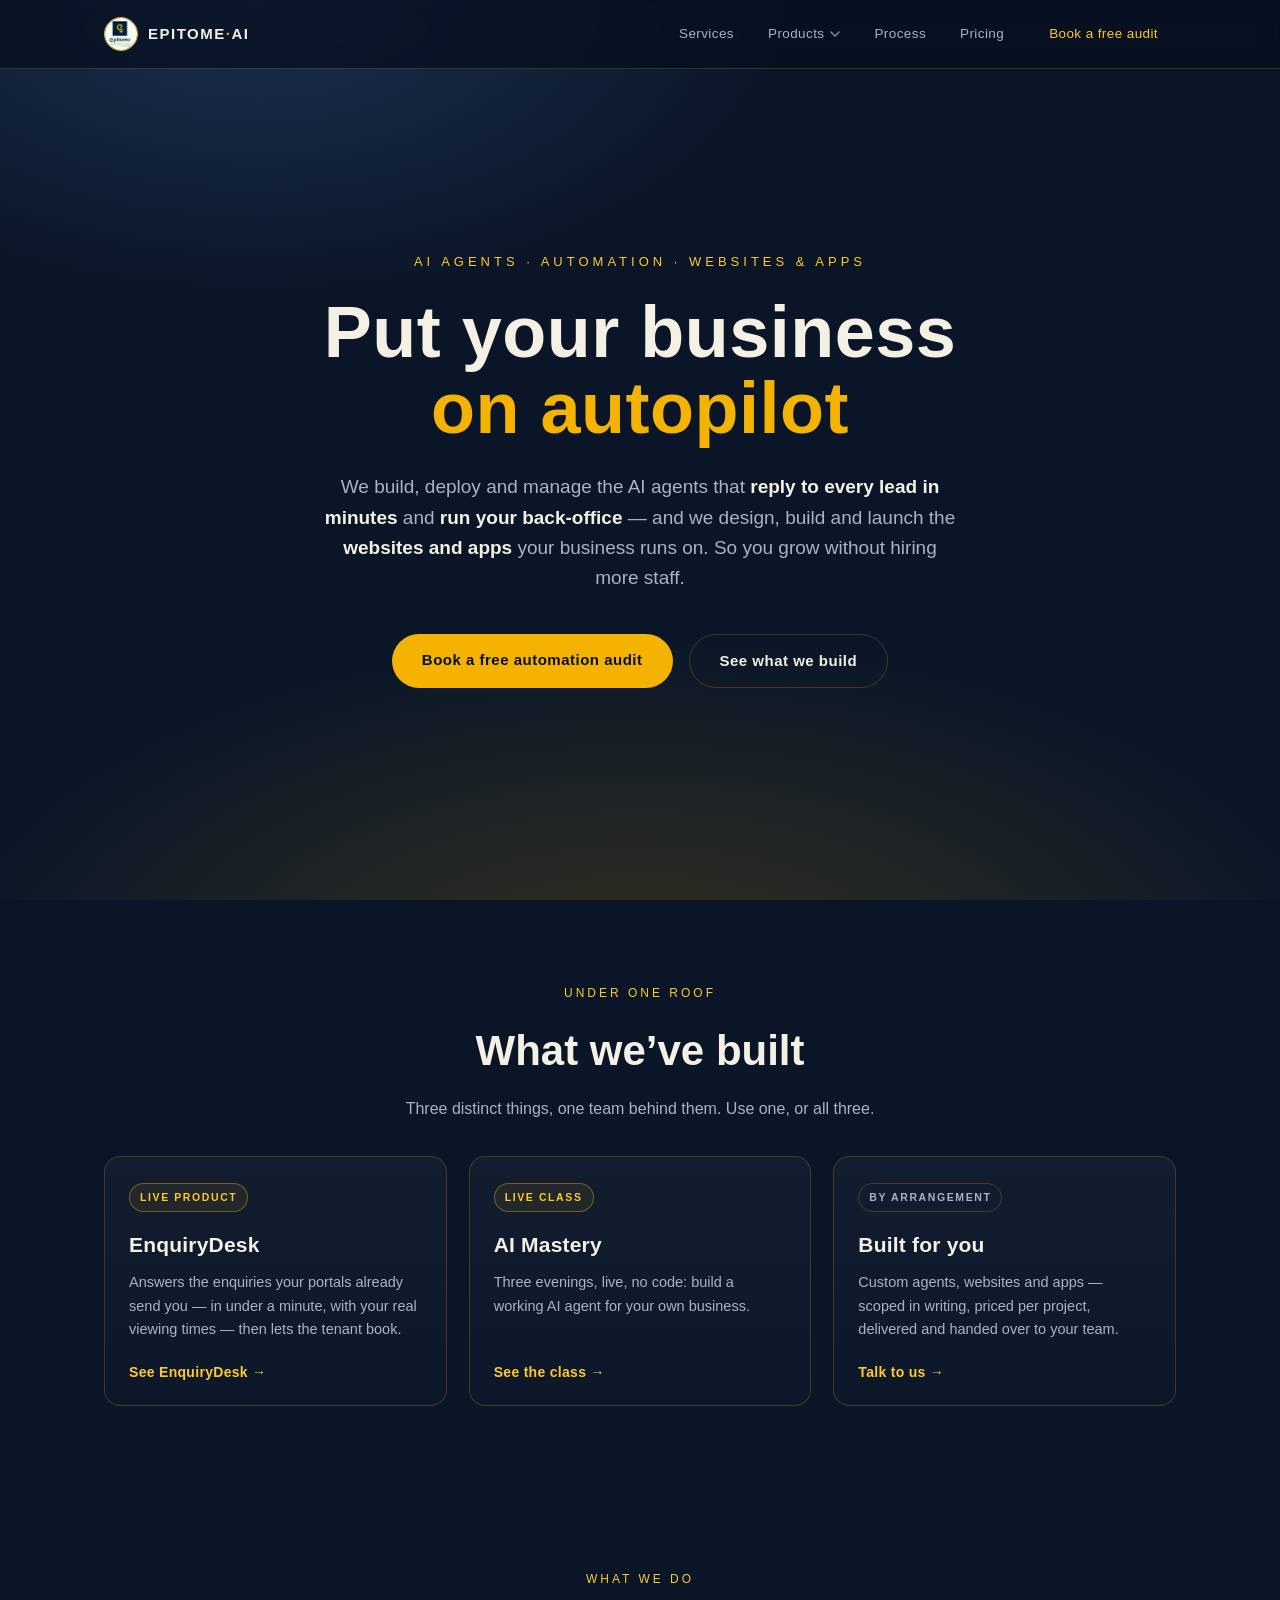
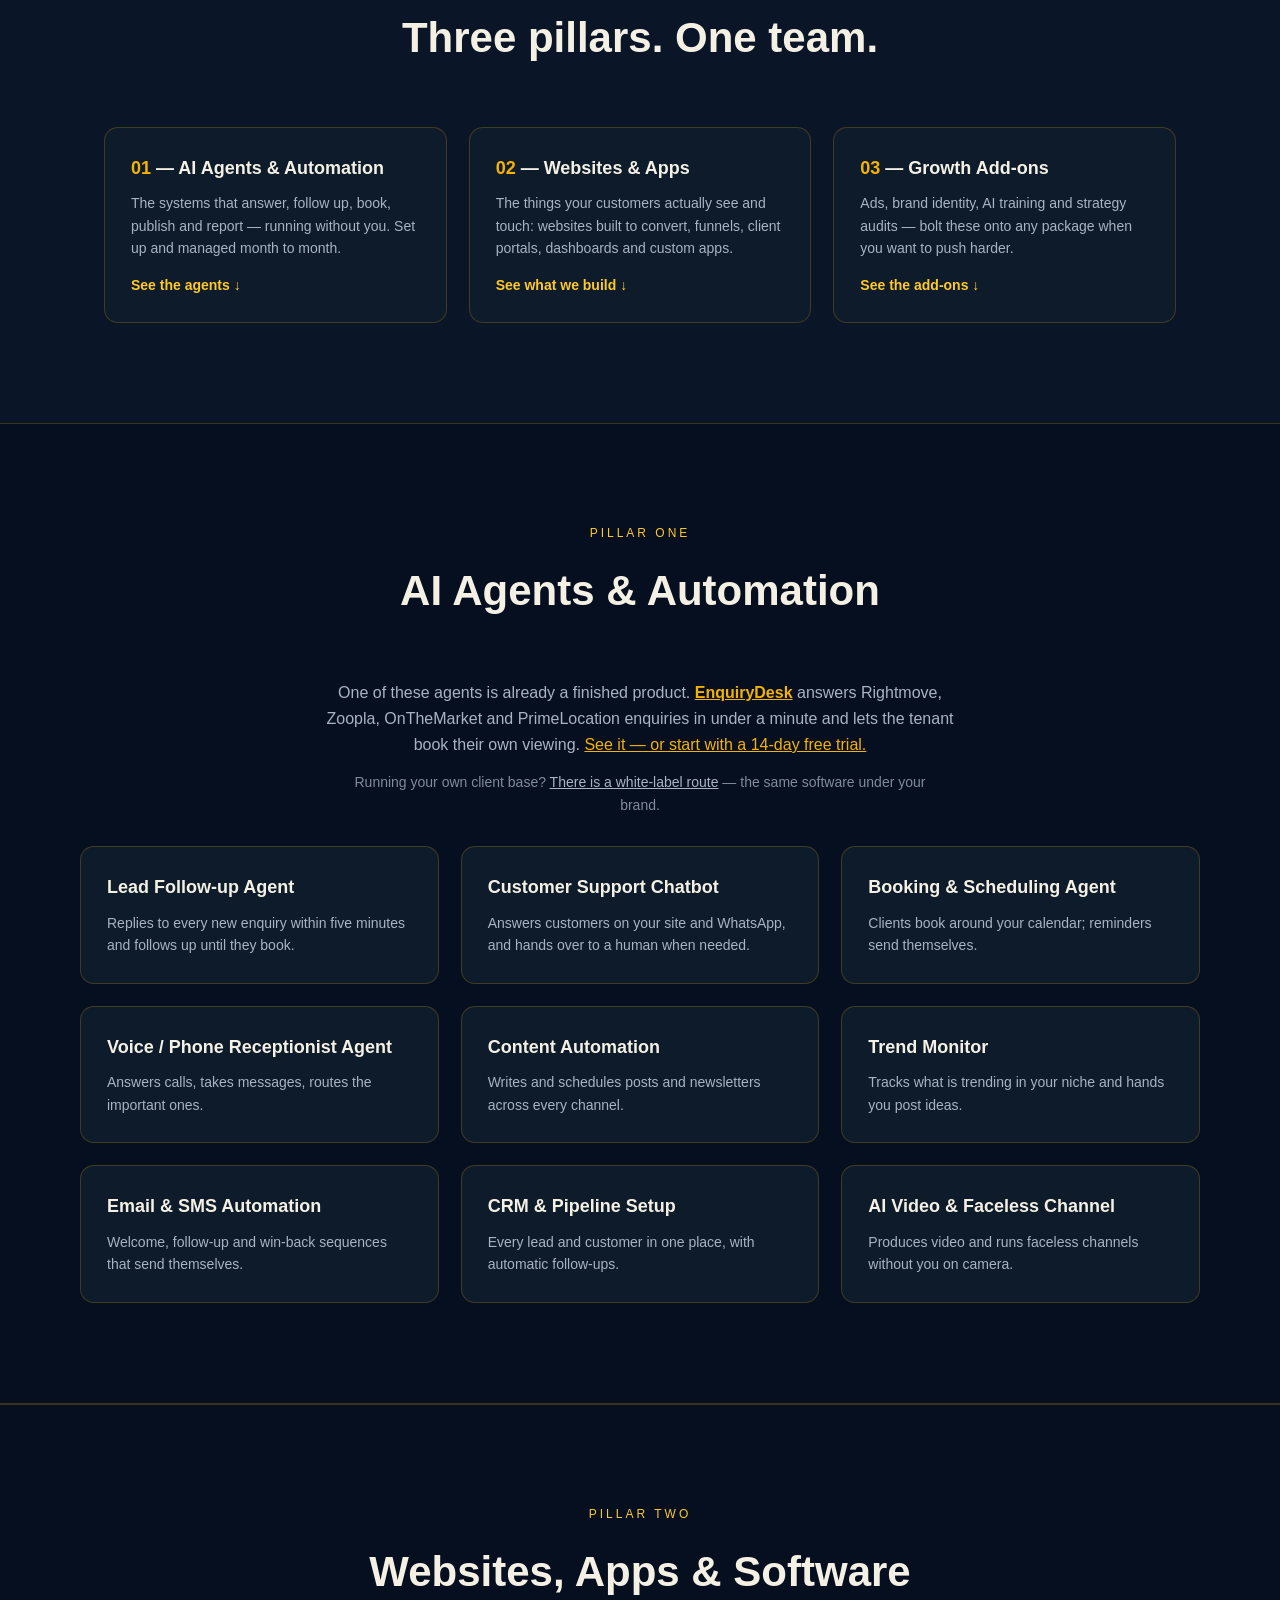
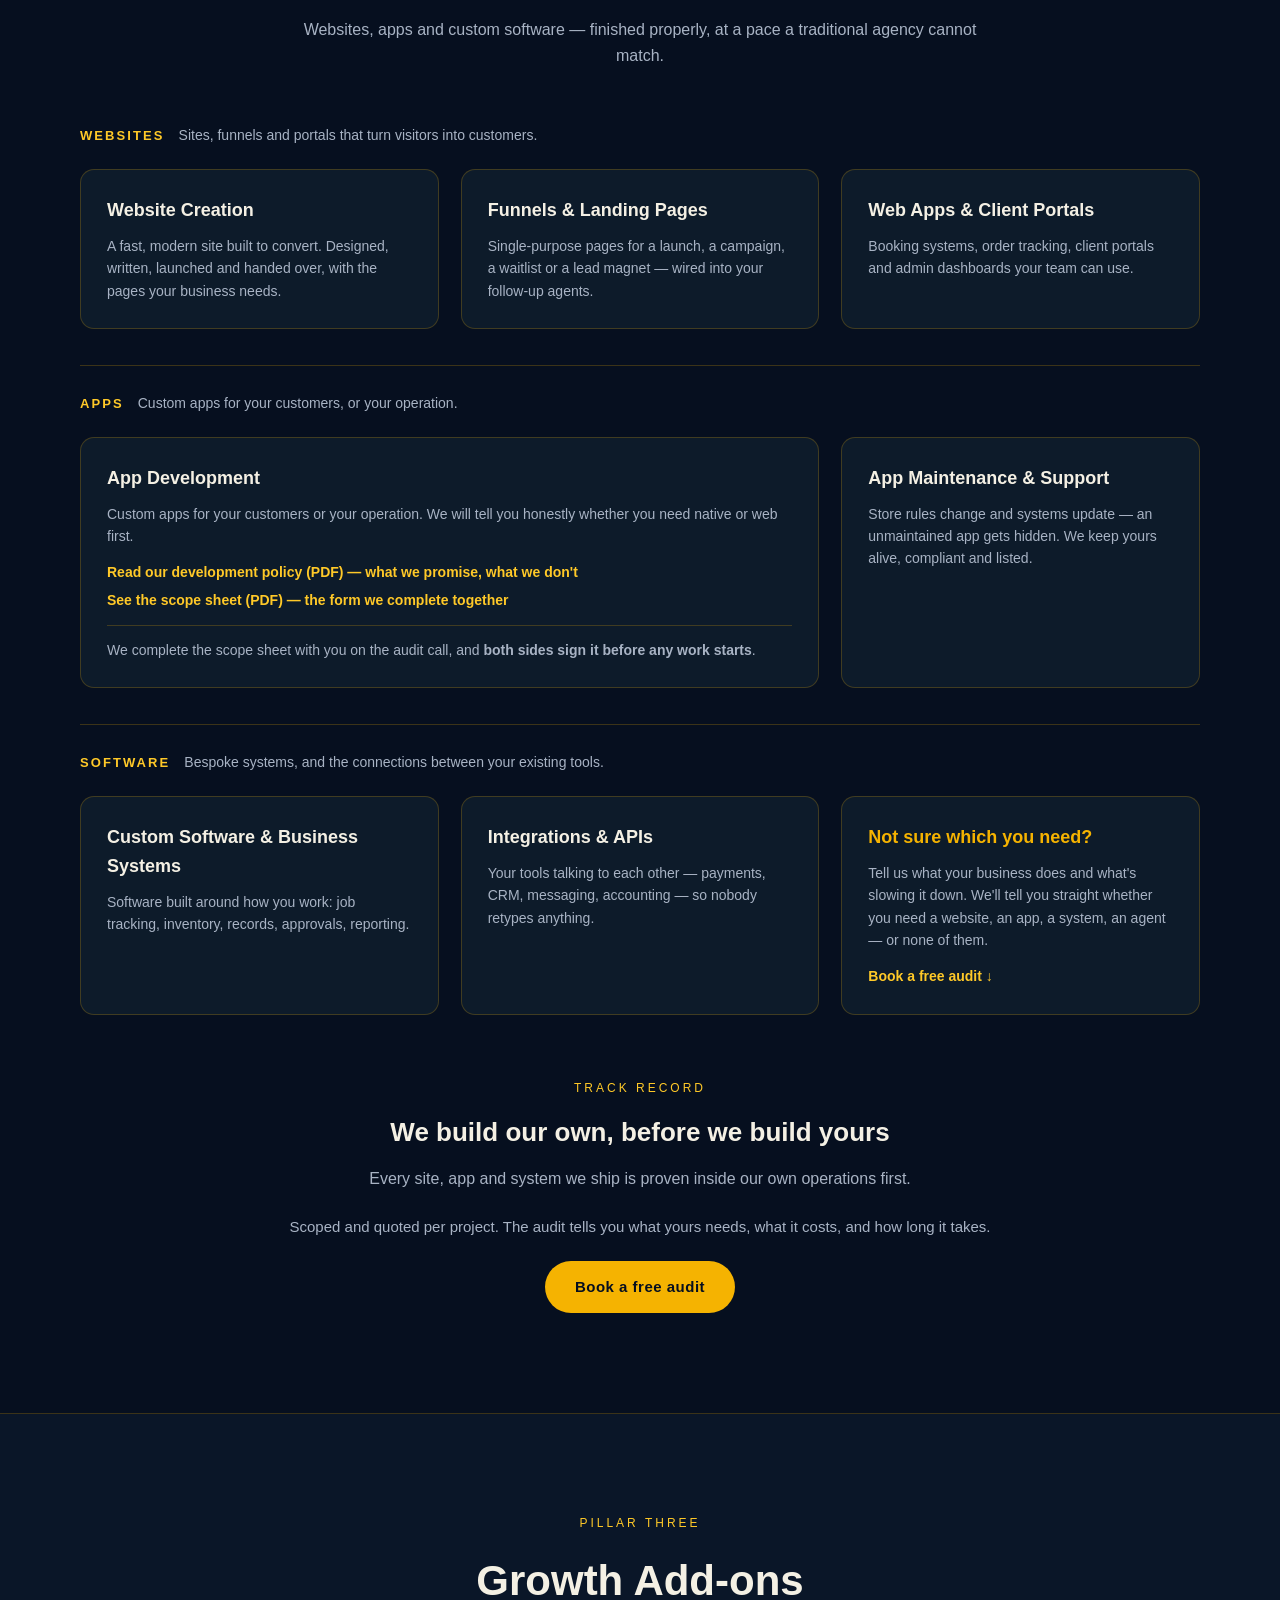
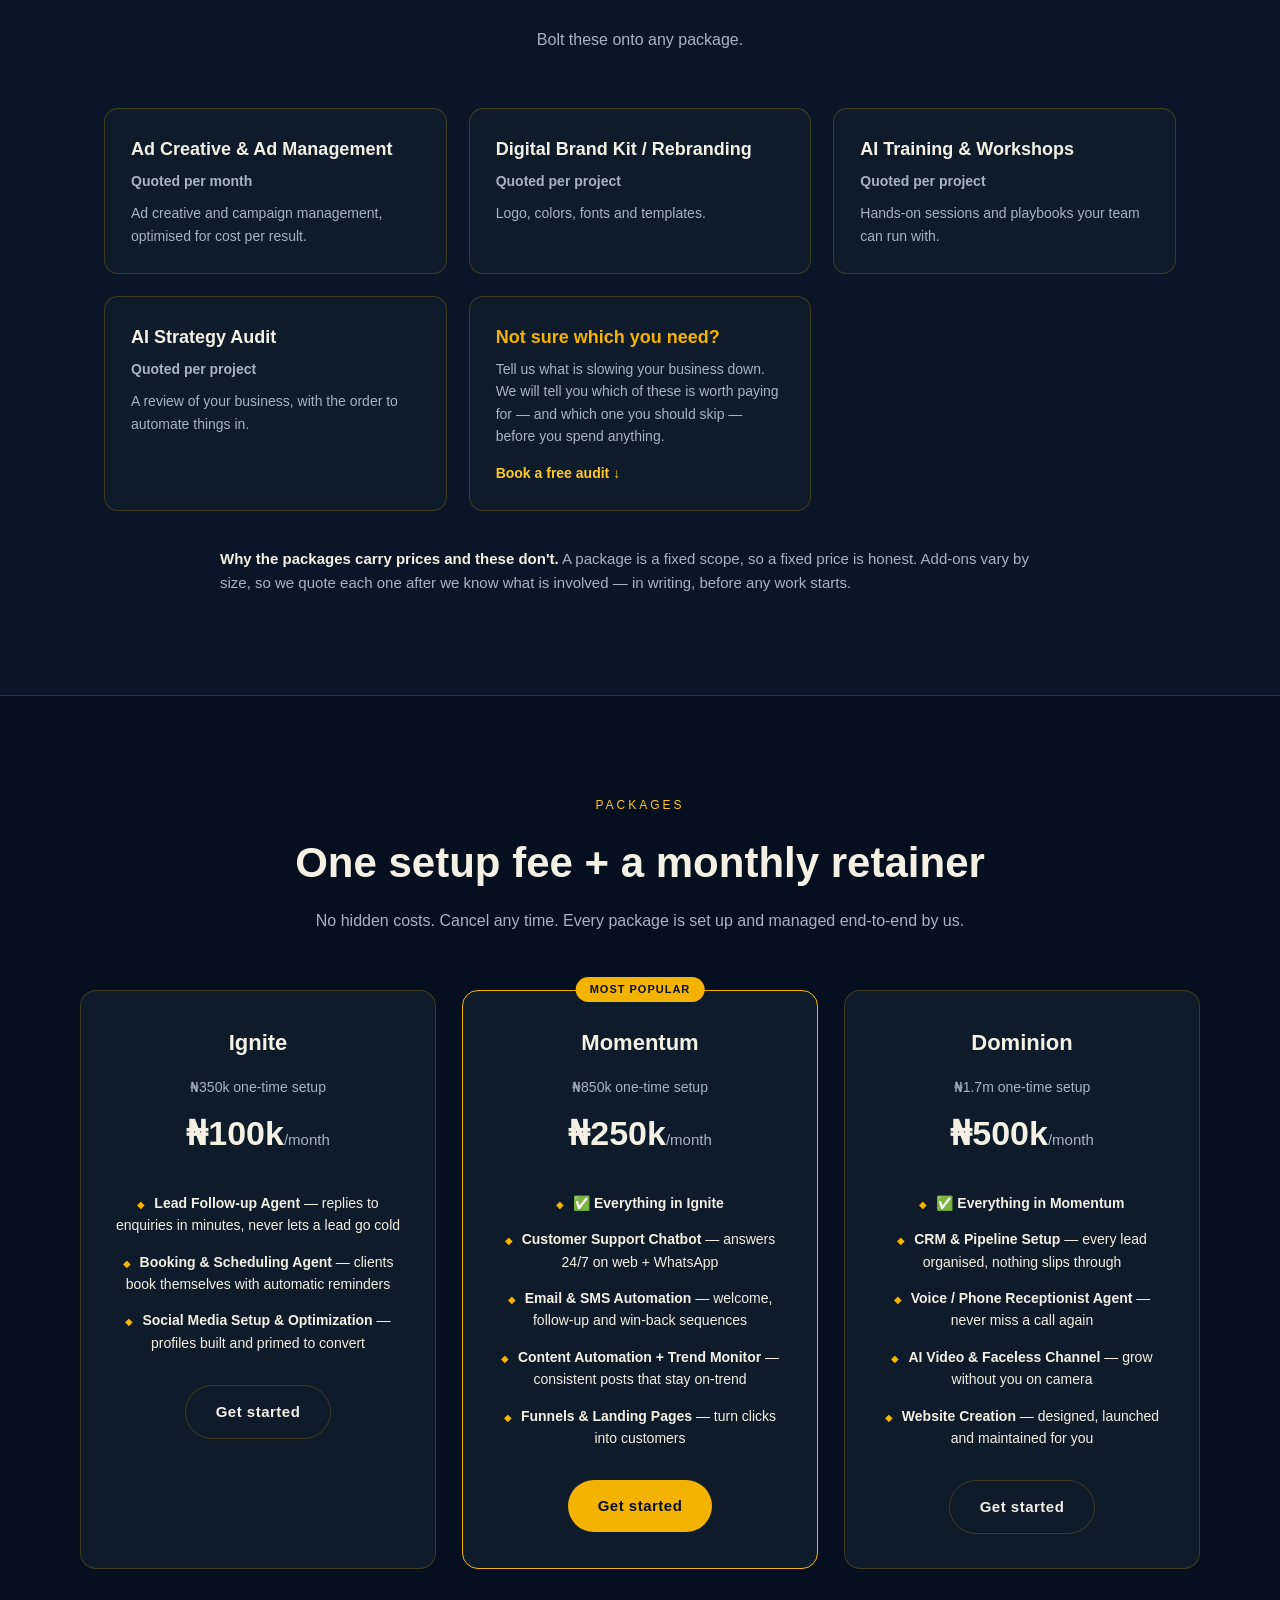
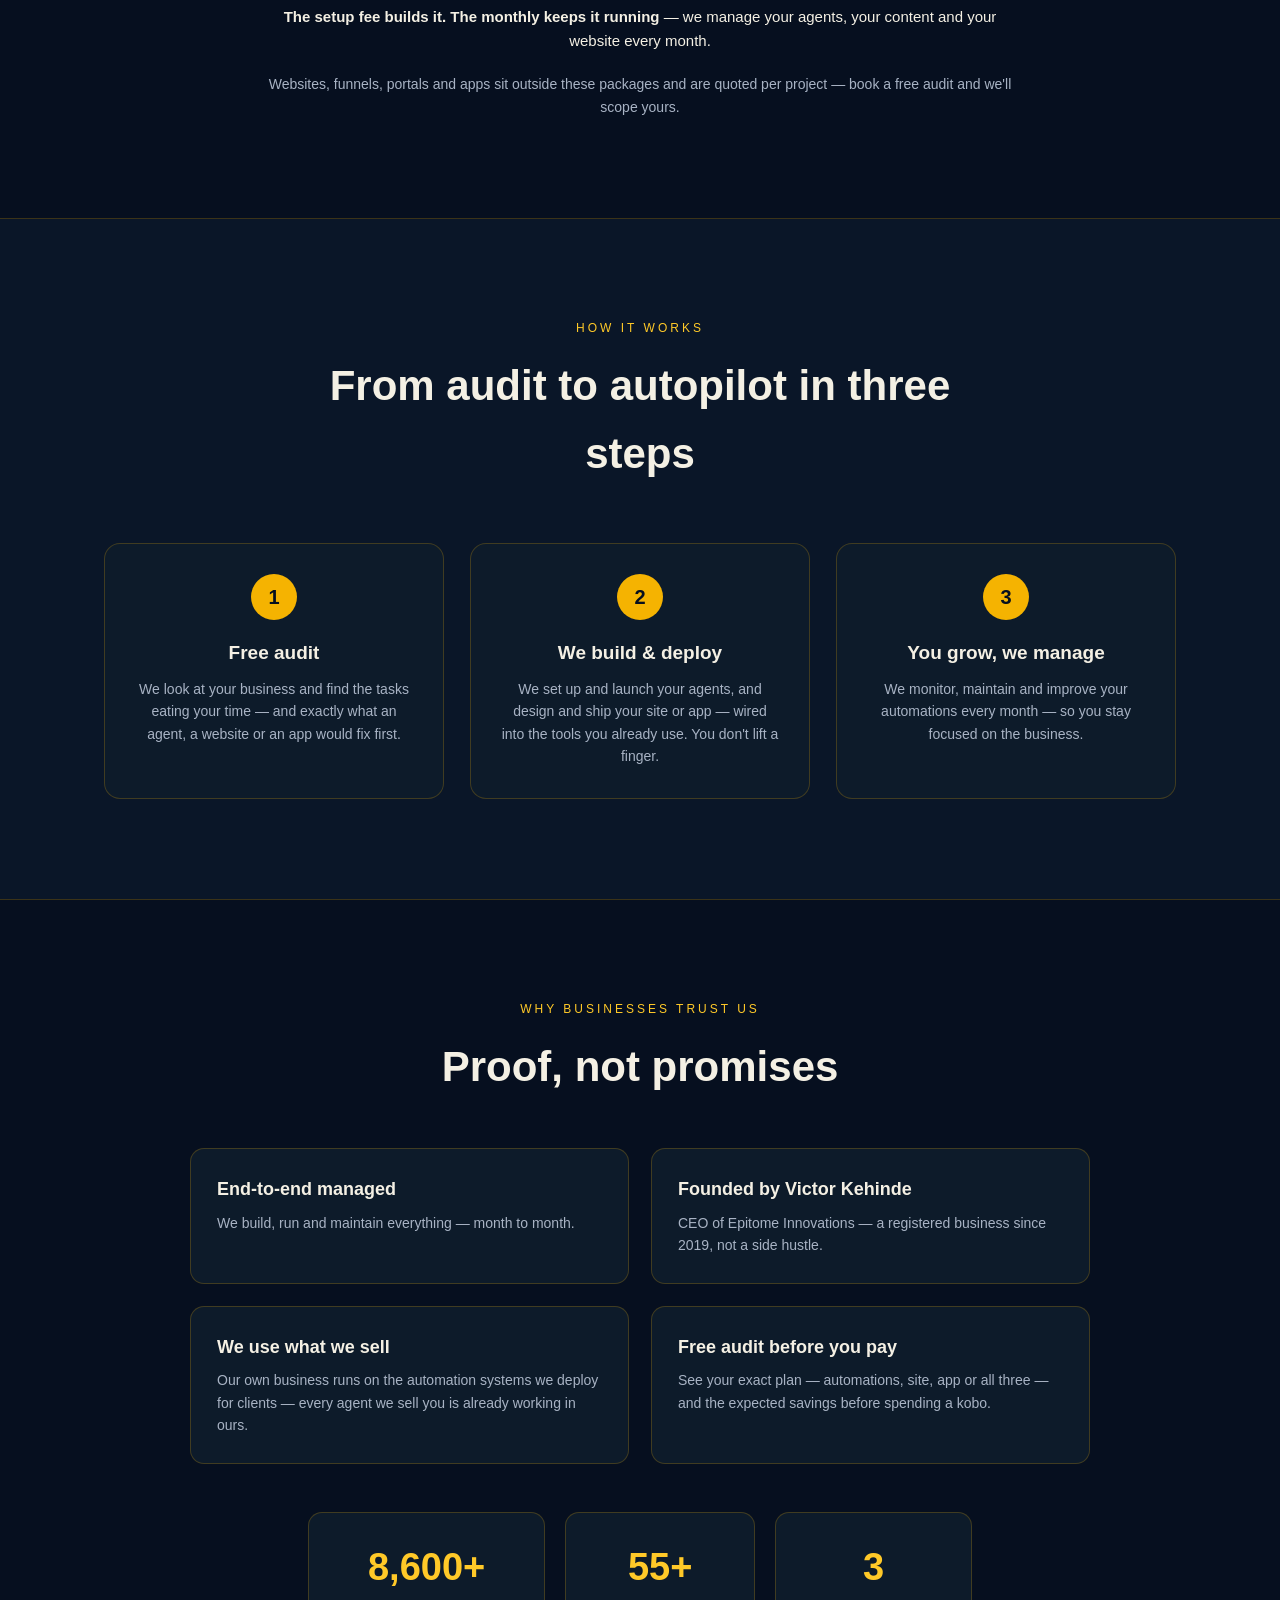
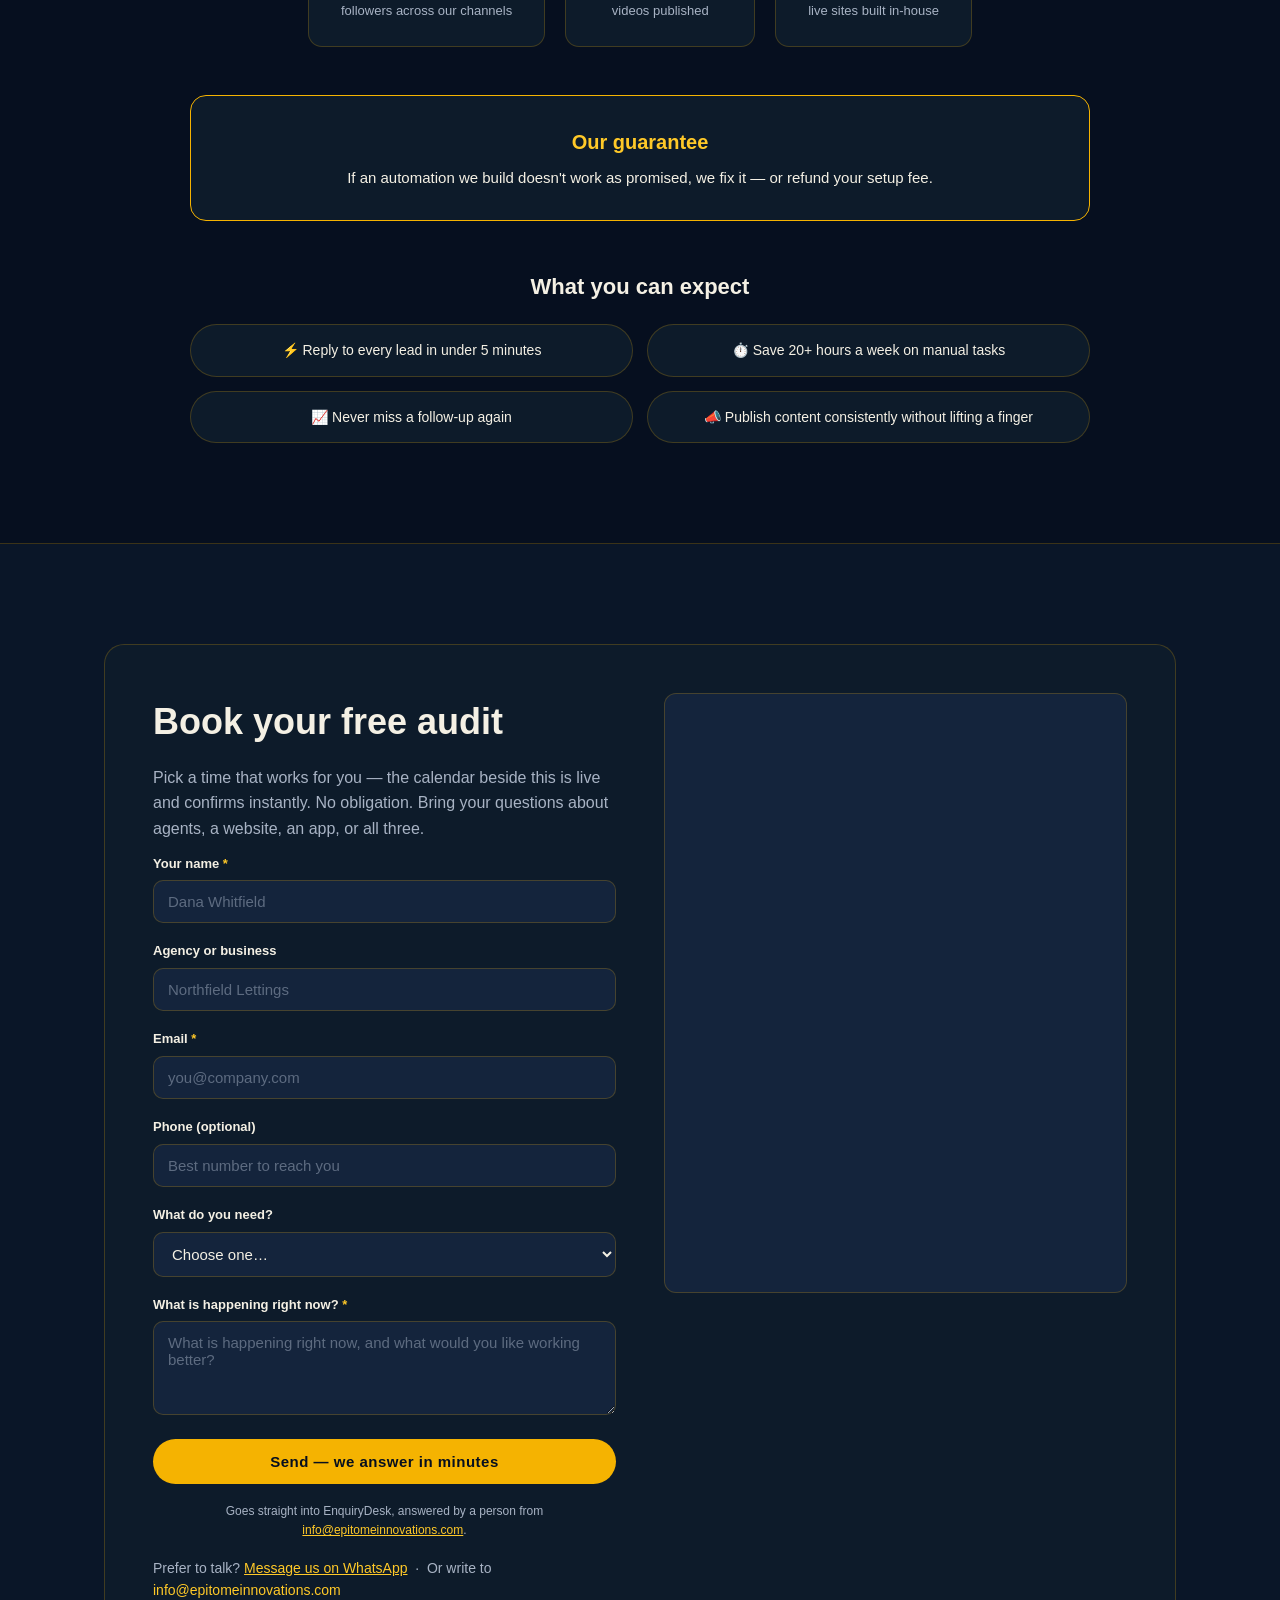
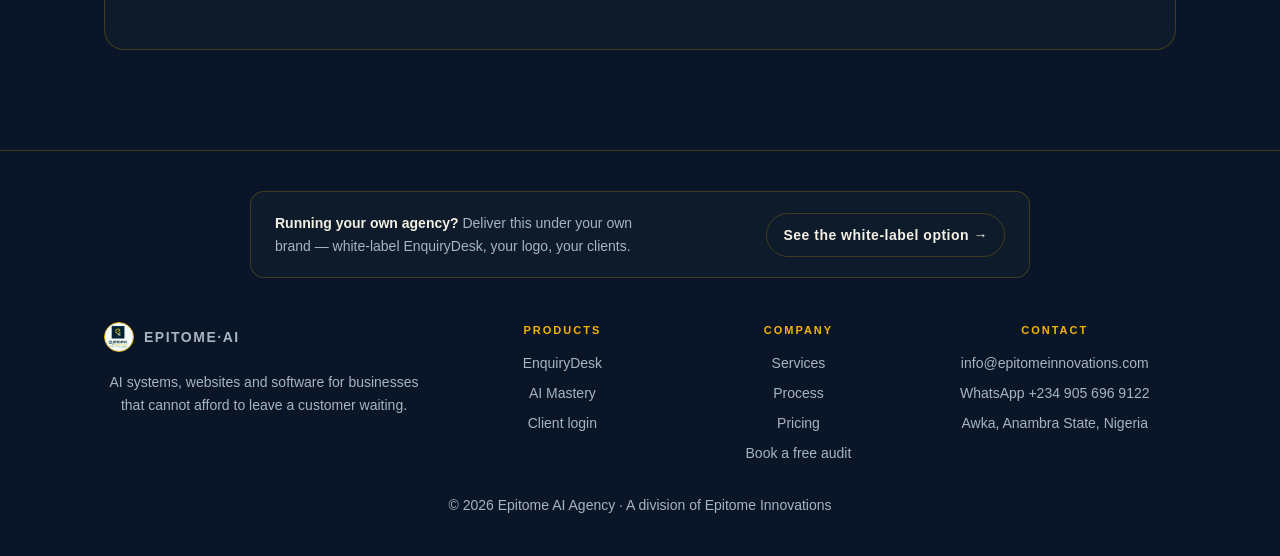
==== commit 6975ef6e: "Remove the class price from this site and cut the copy deeper The AI Mastery card quoted £8,000; the" ====
--- a/index.html
+++ b/index.html
@@ -51,7 +51,7 @@
               </a>
               <a href="https://victorkehinde.github.io/epitome-ai-mastery/">
                 <strong>AI Mastery</strong>
-                <span>Three-evening live class, &pound;8,000 to build your own agent</span>
+                <span>Three evenings, live, to build your own AI agent</span>
               </a>
               <a href="https://app.epitomeinnovations.com">
                 <strong>Client login</strong>
@@ -109,7 +109,7 @@
         <a class="prod reveal" href="https://victorkehinde.github.io/epitome-ai-mastery/">
           <span class="prod__pill prod__pill--live">Live class</span>
           <h3>AI Mastery</h3>
-          <p>Three evenings, no code: build a working AI agent for your own business, alongside a small group of other owners.</p>
+          <p>Three evenings, live, no code: build a working AI agent for your own business.</p>
           <span class="prod__link">See the class <span aria-hidden="true">&rarr;</span></span>
         </a>
 
@@ -166,39 +166,39 @@
       <div class="agents__grid">
         <article class="agent reveal">
           <h3>Lead Follow-up Agent</h3>
-          <p>Replies to every new enquiry in under 5 minutes, follows up until they book or buy, and never forgets a lead — even while you sleep.</p>
+          <p>Replies to every new enquiry within five minutes and follows up until they book.</p>
         </article>
         <article class="agent reveal">
           <h3>Customer Support Chatbot</h3>
-          <p>Answers your customers 24/7 on your website and WhatsApp — FAQs, order updates, and a clean hand-off to a human when it matters.</p>
+          <p>Answers customers on your site and WhatsApp, and hands over to a human when needed.</p>
         </article>
         <article class="agent reveal">
           <h3>Booking &amp; Scheduling Agent</h3>
-          <p>Lets clients book around your calendar and sends automatic reminders — so appointments stop falling through the cracks.</p>
+          <p>Clients book around your calendar; reminders send themselves.</p>
         </article>
         <article class="agent reveal">
           <h3>Voice / Phone Receptionist Agent</h3>
-          <p>Answers your calls, takes messages and routes the important ones — so you never miss a customer again.</p>
+          <p>Answers calls, takes messages, routes the important ones.</p>
         </article>
         <article class="agent reveal">
           <h3>Content Automation</h3>
-          <p>Creates and schedules your posts, newsletters and captions across every channel — consistent without the daily grind.</p>
+          <p>Writes and schedules posts and newsletters across every channel.</p>
         </article>
         <article class="agent reveal">
           <h3>Trend Monitor</h3>
-          <p>Tracks what's trending in your niche and hands you ready-to-post ideas — so your brand stays relevant.</p>
+          <p>Tracks what is trending in your niche and hands you post ideas.</p>
         </article>
         <article class="agent reveal">
           <h3>Email &amp; SMS Automation</h3>
-          <p>Nurtures leads and customers with the right message at the right time — welcome, follow-up and win-back sequences.</p>
+          <p>Welcome, follow-up and win-back sequences that send themselves.</p>
         </article>
         <article class="agent reveal">
           <h3>CRM &amp; Pipeline Setup</h3>
-          <p>Organises every lead and customer in one place, with automatic follow-ups — so nothing slips through.</p>
+          <p>Every lead and customer in one place, with automatic follow-ups.</p>
         </article>
         <article class="agent reveal">
           <h3>AI Video &amp; Faceless Channel</h3>
-          <p>Produces video content and runs faceless channels that grow your brand — without you ever needing to be on camera.</p>
+          <p>Produces video and runs faceless channels without you on camera.</p>
         </article>
       </div>
     </section>
@@ -223,24 +223,24 @@
 
         <article class="agent reveal">
           <h3>Website Creation</h3>
-          <p>A fast, modern website built to convert — not just look pretty. Designed, written, launched and handed over to you, with the pages your business actually needs: services, about, contact, testimonials.</p>
+          <p>A fast, modern site built to convert. Designed, written, launched and handed over, with the pages your business needs.</p>
         </article>
         <article class="agent reveal">
           <h3>Funnels &amp; Landing Pages</h3>
-          <p>Single-purpose pages built to capture and convert — for a launch, a paid campaign, a waitlist or a lead magnet. Wired straight into your follow-up agents.</p>
+          <p>Single-purpose pages for a launch, a campaign, a waitlist or a lead magnet — wired into your follow-up agents.</p>
         </article>
         <article class="agent reveal">
           <h3>Web Apps &amp; Client Portals</h3>
-          <p>Tools that run on the web and inside your operation: booking systems, order tracking, customer portals, internal dashboards and admin panels your team can actually use.</p>
+          <p>Booking systems, order tracking, client portals and admin dashboards your team can use.</p>
         </article>
         <div class="agents__subhead reveal">
           <h3>Apps</h3>
-          <p>Custom applications — built to serve your customers, or to run your operation.</p>
+          <p>Custom apps for your customers, or your operation.</p>
         </div>
 
         <article class="agent agent--wide reveal">
           <h3>App Development</h3>
-          <p>Custom applications to serve your customers or run your internal operations — from a simple offline tool your field team carries with them, to a full internal system your whole operation runs on. We'll tell you honestly whether you need a native app or a web app first.</p>
+          <p>Custom apps for your customers or your operation. We will tell you honestly whether you need native or web first.</p>
           <p class="agent__links">
             <a class="bundle__link" href="Epitome-Innovations-App-Development-Policy.pdf" target="_blank" rel="noopener">Read our development policy (PDF) — what we promise, what we don't</a>
             <a class="bundle__link" href="Epitome-Innovations-App-Scope-Sheet.pdf" target="_blank" rel="noopener">See the scope sheet (PDF) — the form we complete together</a>
@@ -257,16 +257,16 @@
 
         <div class="agents__subhead reveal">
           <h3>Software</h3>
-          <p>Bespoke systems, and the plumbing between the tools you already use.</p>
+          <p>Bespoke systems, and the connections between your existing tools.</p>
         </div>
 
         <article class="agent reveal">
           <h3>Custom Software &amp; Business Systems</h3>
-          <p>Software built around how you actually work — job tracking, inventory, records, approvals and reporting. The system you would have bought, if anyone sold one that fit.</p>
+          <p>Software built around how you work: job tracking, inventory, records, approvals, reporting.</p>
         </article>
         <article class="agent reveal">
           <h3>Integrations &amp; APIs</h3>
-          <p>Your tools talking to each other, so nobody retypes anything — payments, CRM, messaging, accounting, spreadsheets, and anything else with an API.</p>
+          <p>Your tools talking to each other — payments, CRM, messaging, accounting — so nobody retypes anything.</p>
         </article>
         <article class="agent reveal">
           <h3><span class="gold">Not sure which you need?</span></h3>
@@ -283,12 +283,10 @@
 
       <div class="results reveal" style="max-width:1120px">
         <p style="color:var(--muted);font-size:15px;margin-bottom:22px">
-          Websites, apps and software are scoped and quoted per project — no two are the same.
-          Book a free audit and we'll tell you exactly what yours needs, what it will cost, and how long it takes.
+          Scoped and quoted per project. The audit tells you what yours needs, what it costs, and how long it takes.
         </p>
         <div class="hero__cta" style="justify-content:center">
-          <a class="btn btn--gold" href="#book">Request a quote</a>
-          <a class="btn btn--ghost" href="#book">Book a free audit</a>
+          <a class="btn btn--gold" href="#book">Book a free audit</a>
         </div>
       </div>
     </section>
@@ -305,22 +303,22 @@
         <article class="addon reveal">
           <h3>Ad Creative &amp; Ad Management</h3>
           <p class="addon__price">Quoted per month</p>
-          <p>AI-optimized ad creatives and campaign management that lower your cost per result.</p>
+          <p>Ad creative and campaign management, optimised for cost per result.</p>
         </article>
         <article class="addon reveal">
           <h3>Digital Brand Kit / Rebranding</h3>
           <p class="addon__price">Quoted per project</p>
-          <p>A complete identity — logo, colors, fonts and templates — so you look established.</p>
+          <p>Logo, colors, fonts and templates.</p>
         </article>
         <article class="addon reveal">
           <h3>AI Training &amp; Workshops</h3>
           <p class="addon__price">Quoted per project</p>
-          <p>Get your team using AI — hands-on sessions and playbooks they can actually run with.</p>
+          <p>Hands-on sessions and playbooks your team can run with.</p>
         </article>
         <article class="addon reveal">
           <h3>AI Strategy Audit</h3>
           <p class="addon__price">Quoted per project</p>
-          <p>A full review of your business with a roadmap of exactly what to automate first.</p>
+          <p>A review of your business, with the order to automate things in.</p>
         </article>
         <article class="addon reveal">
           <h3><span class="gold">Not sure which you need?</span></h3>
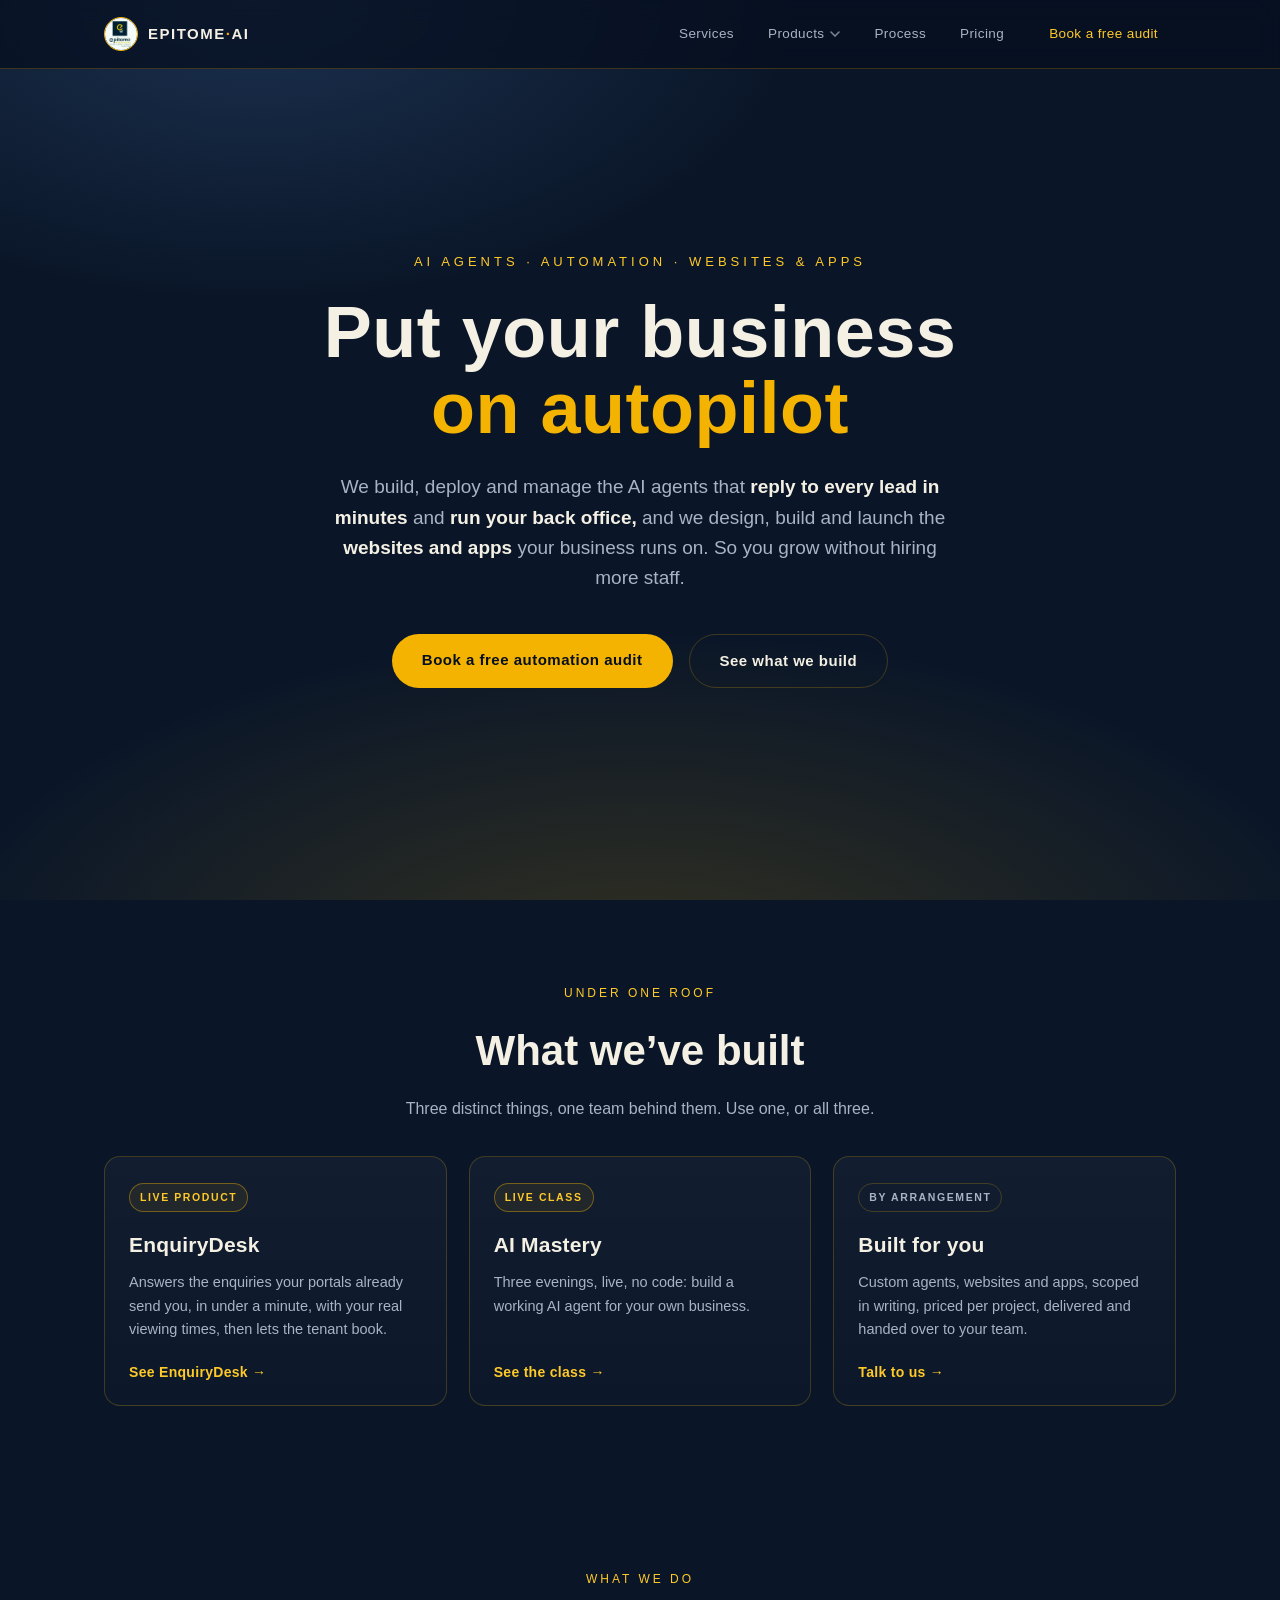
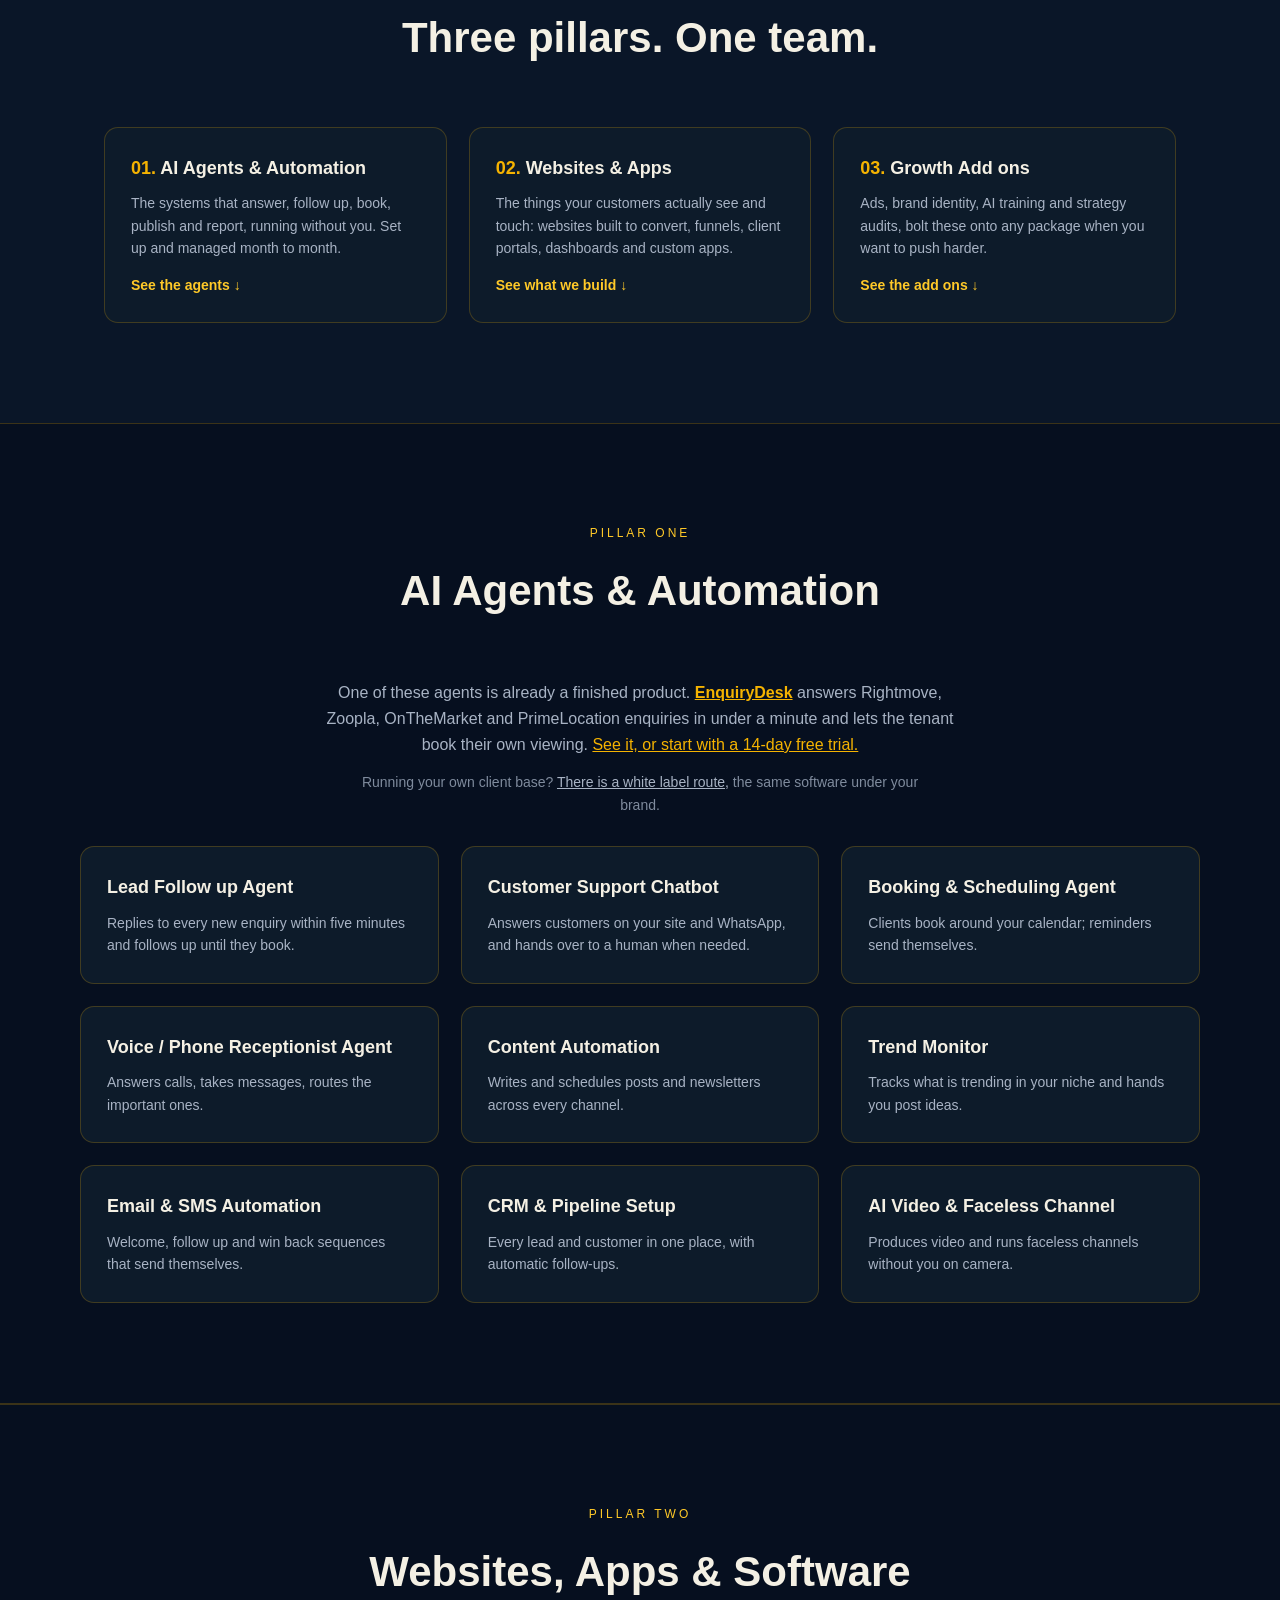
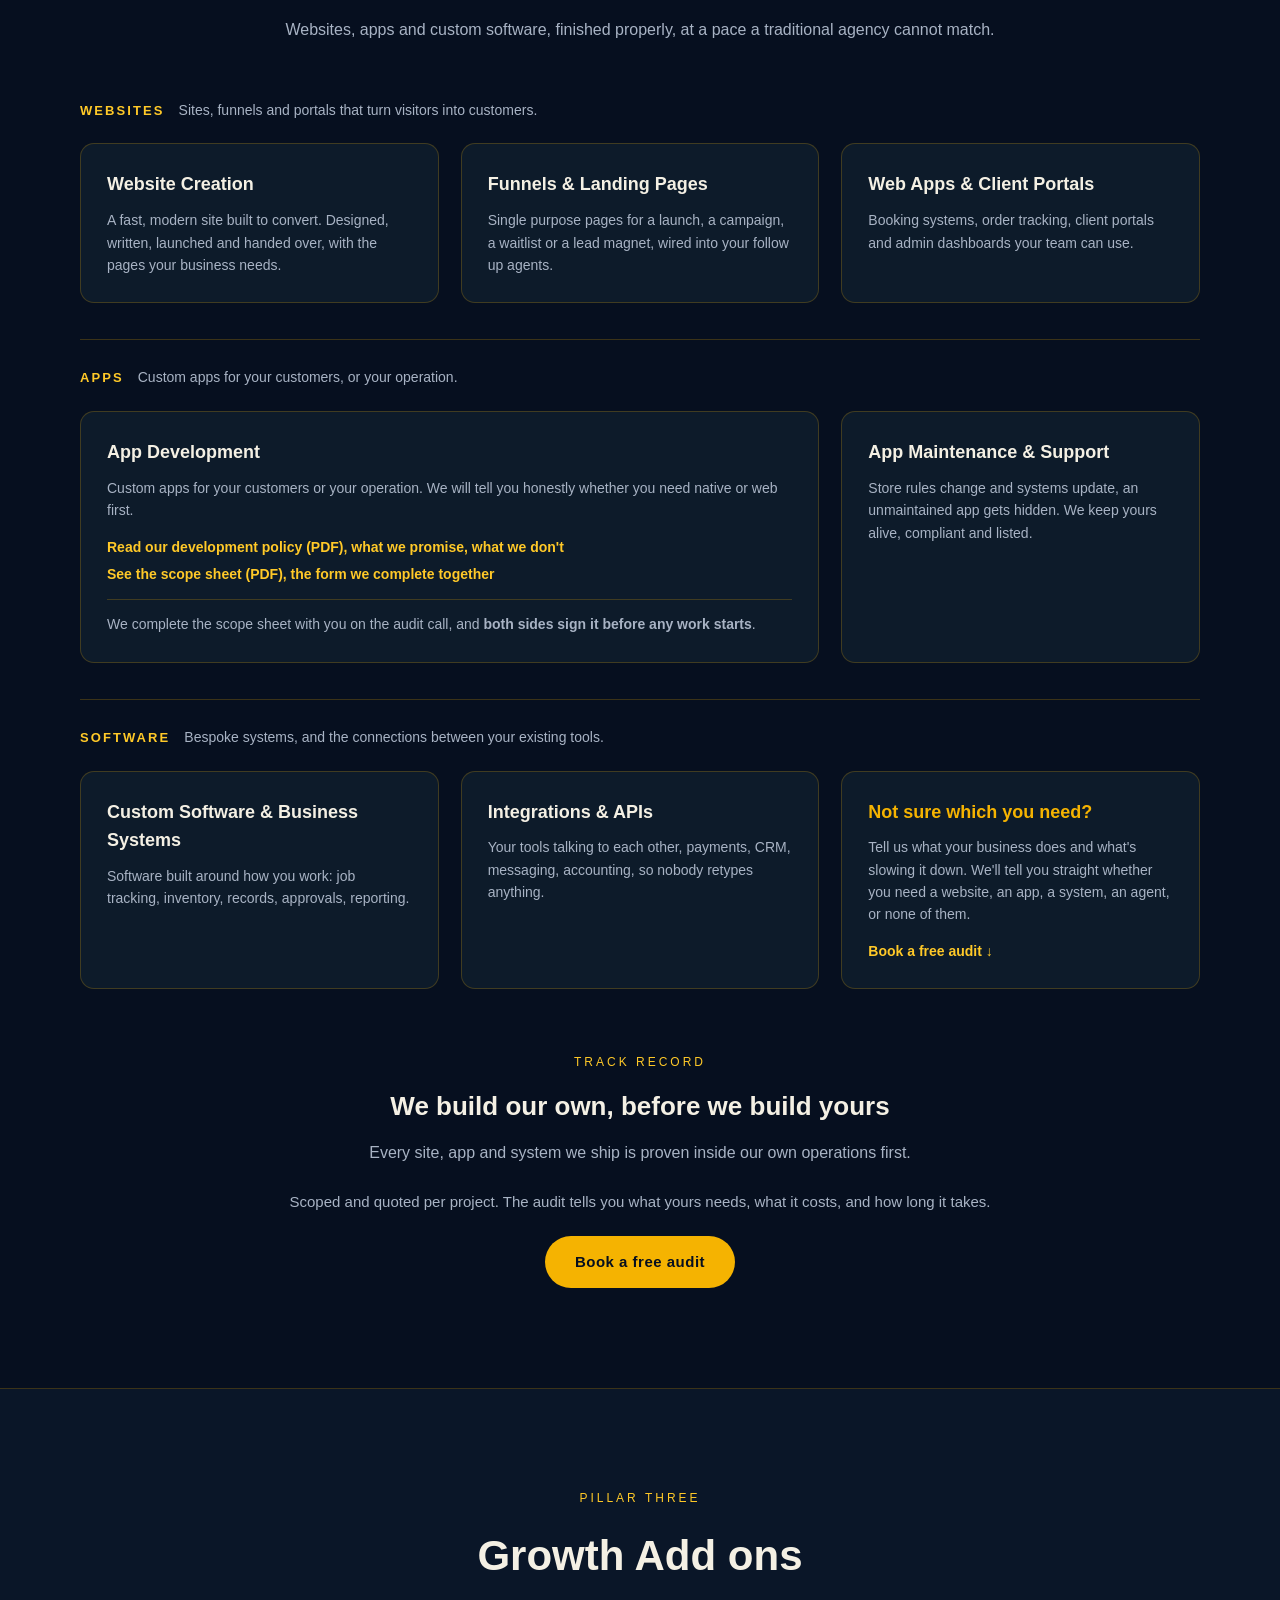
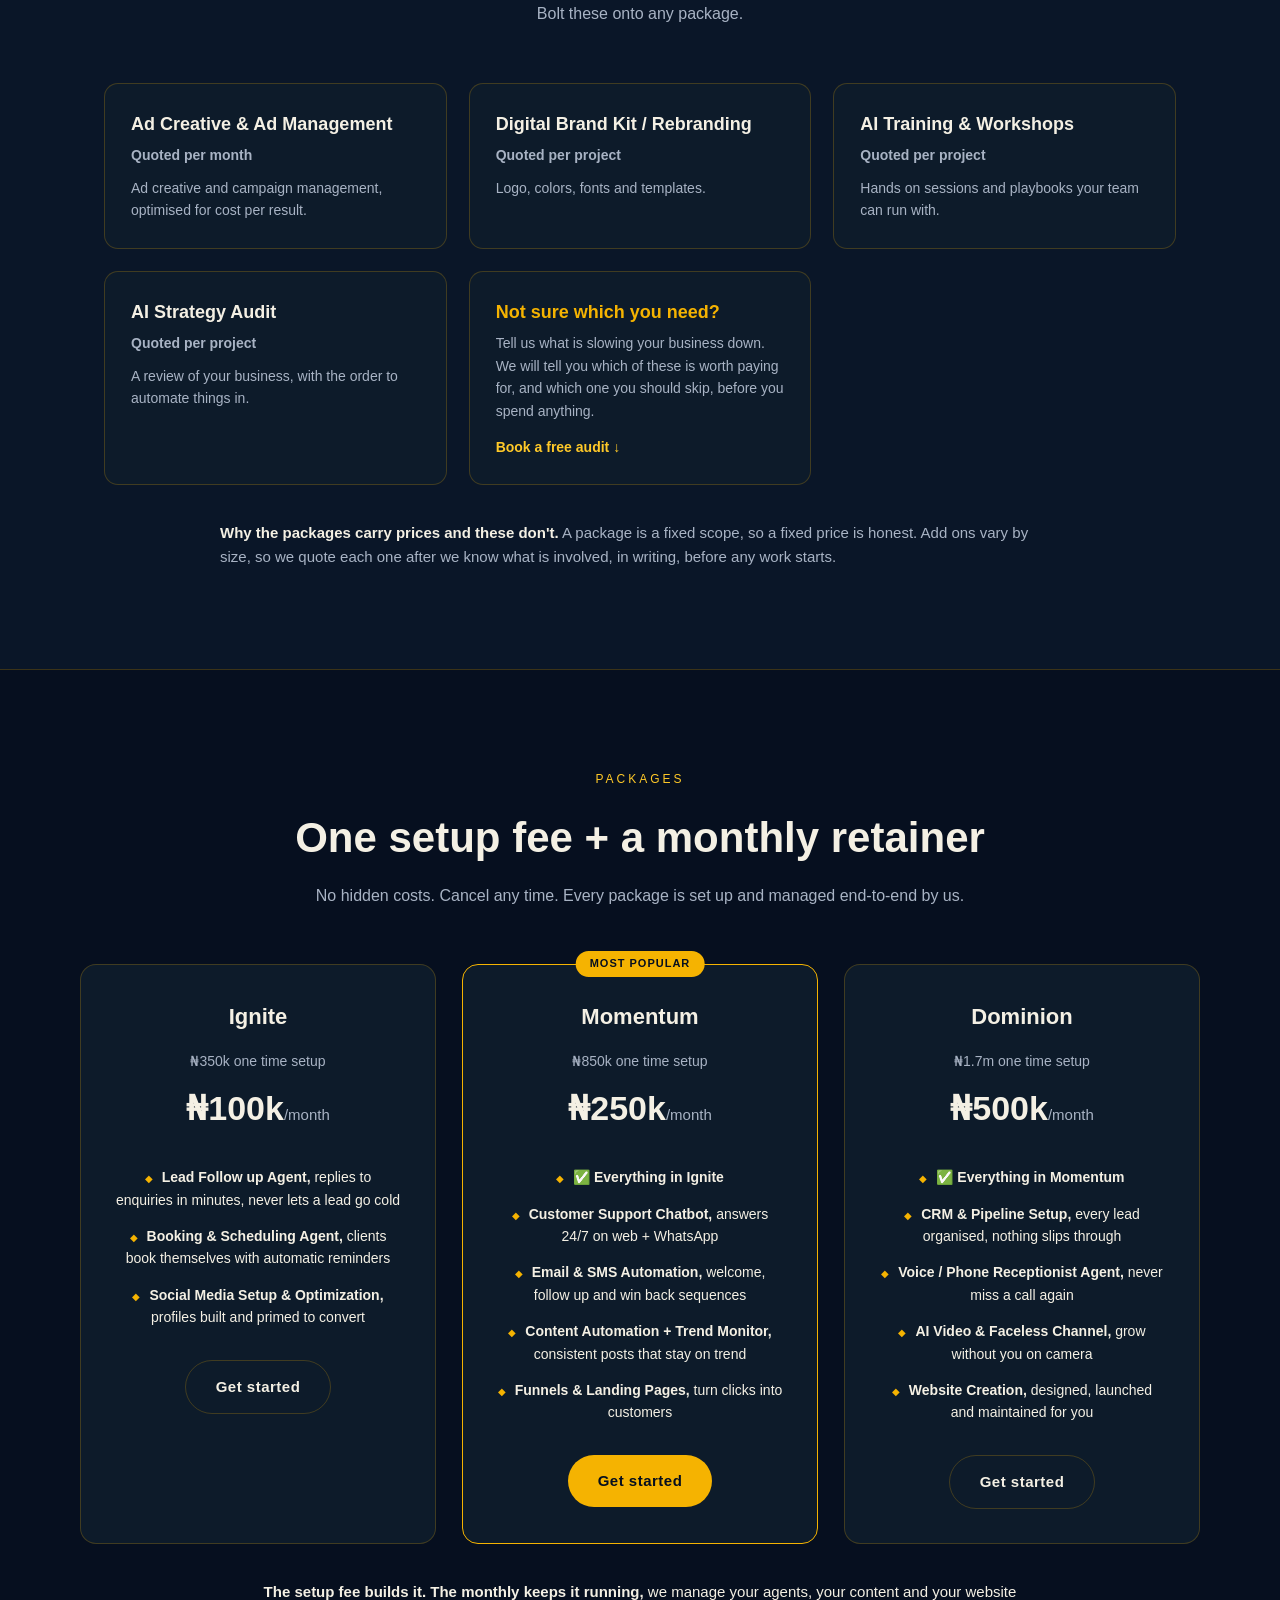
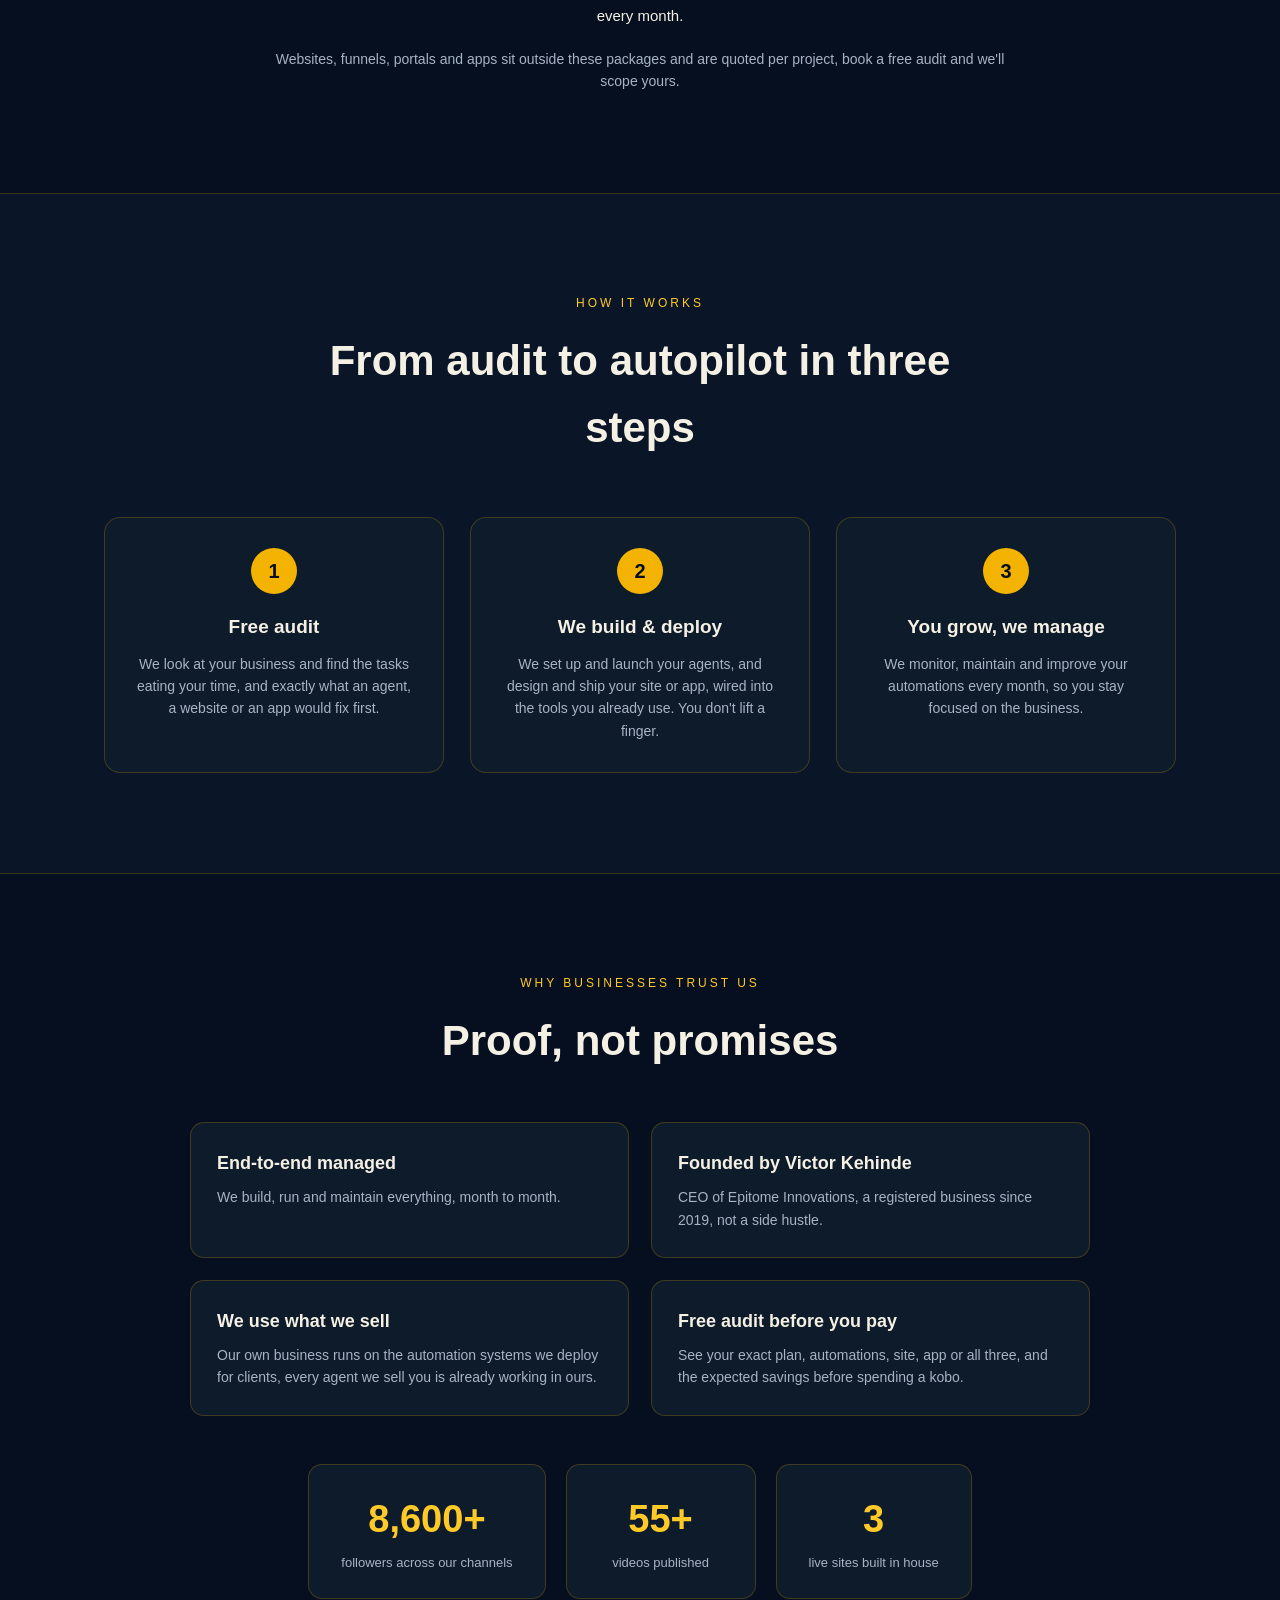
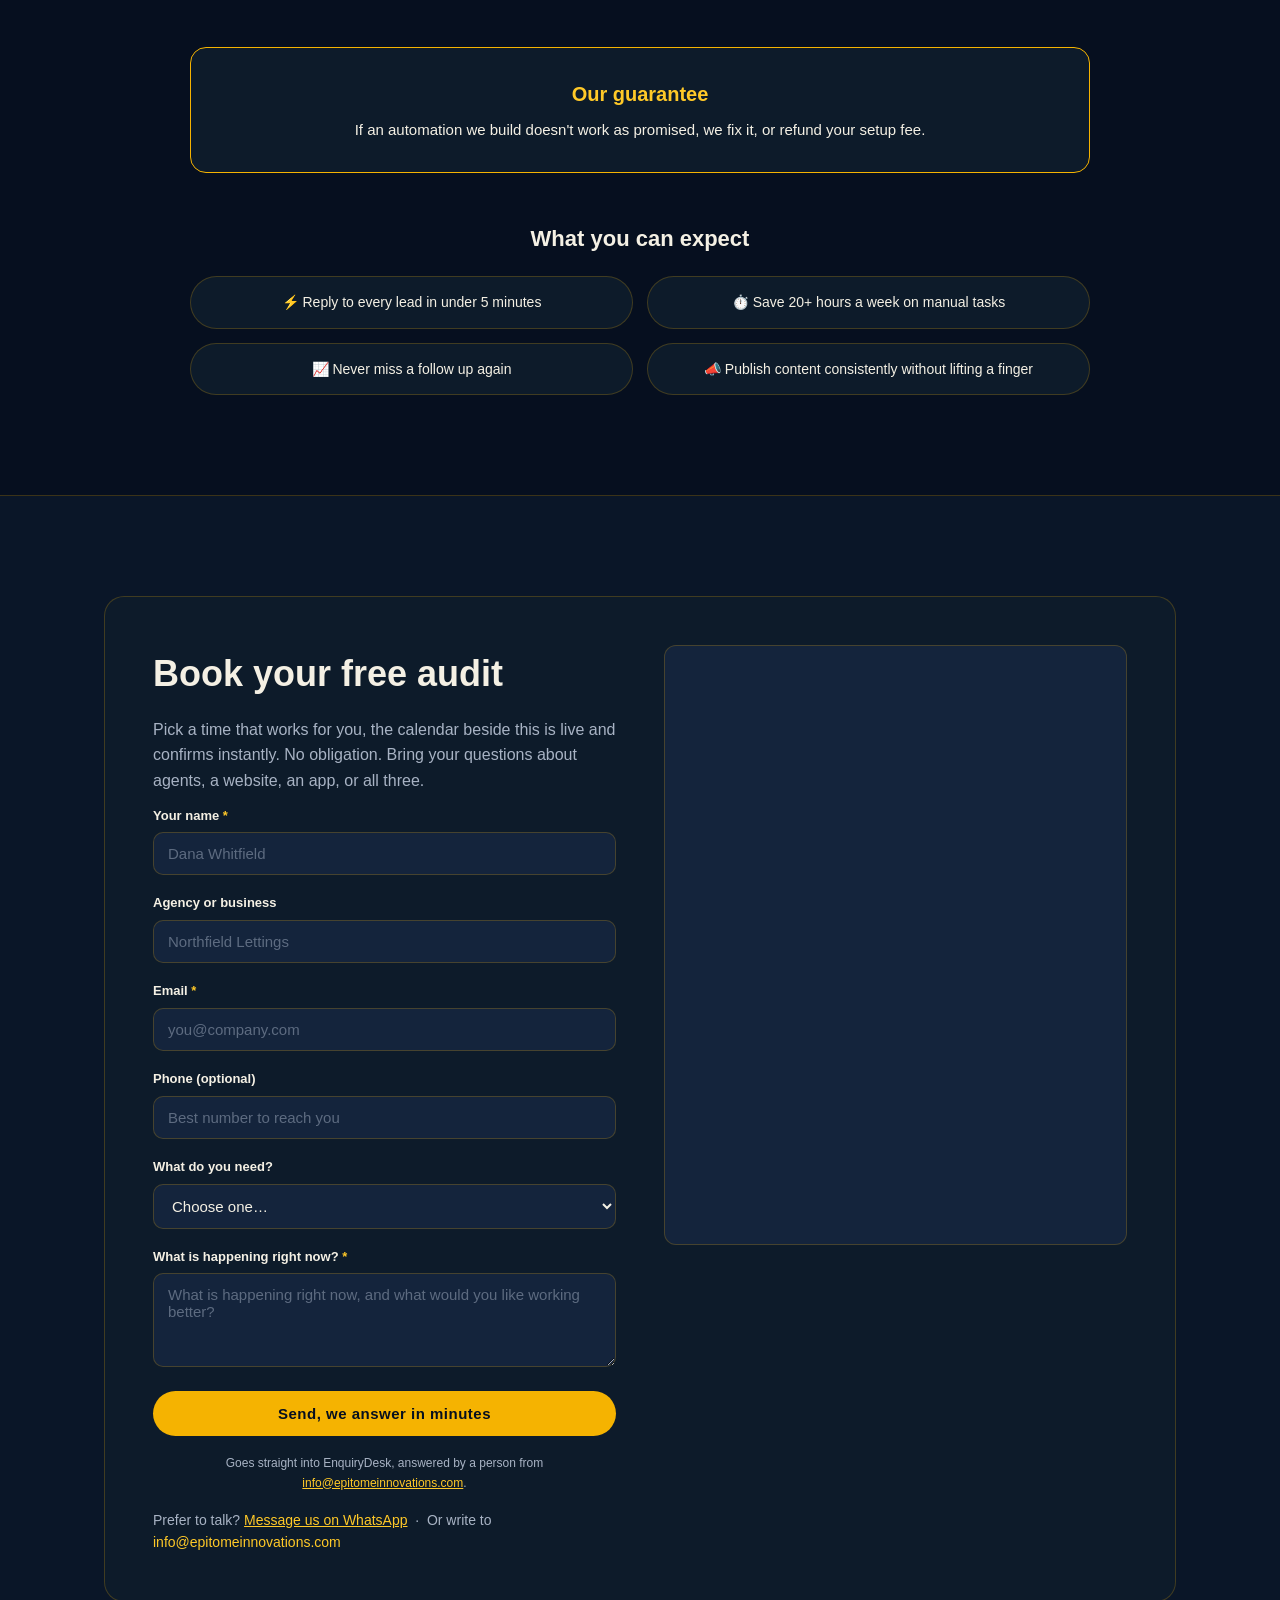
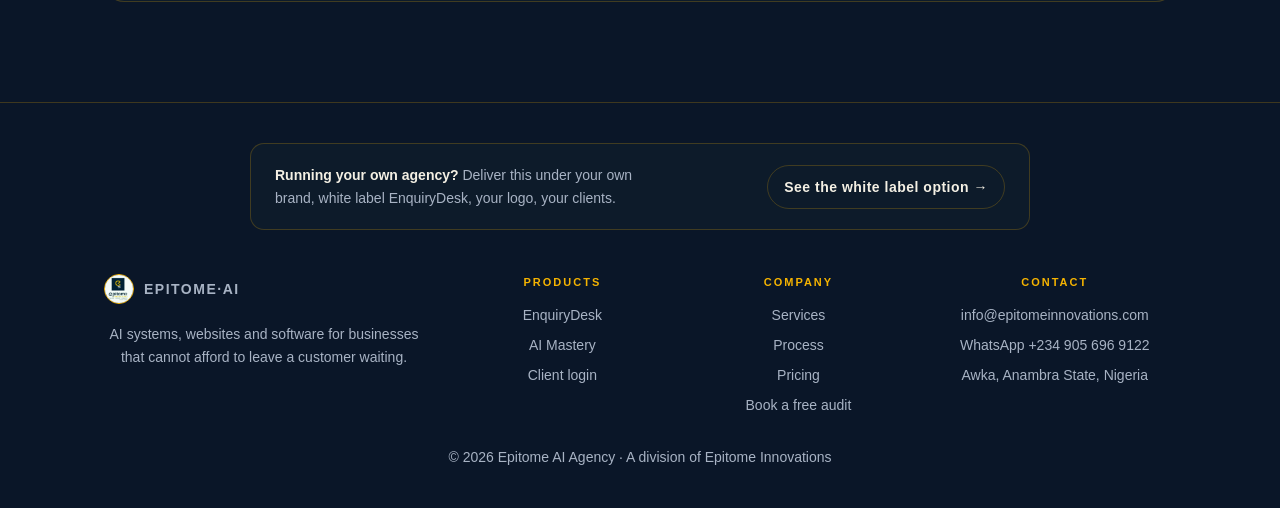
==== commit 1c8af444: "Remove dashes from the copy on every live page Em dashes and en dashes were reading as machine writt" ====
--- a/index.html
+++ b/index.html
@@ -1,582 +1,582 @@
 <!DOCTYPE html>
 <html lang="en">
 <head>
-  <meta charset="UTF-8" />
-  <meta name="viewport" content="width=device-width, initial-scale=1.0" />
-  <title>Epitome AI Agency — Software Development, Websites, Apps &amp; AI Automation</title>
-  <meta name="description" content="Epitome AI Agency builds AI agents and automation, develops custom software, and designs websites and apps — including web apps, client portals and bespoke business systems for clients in Nigeria and abroad." />
-  <link rel="stylesheet" href="css/styles.css" />
-  <link rel="icon" type="image/jpeg" href="images/epitome-logo.jpg" />
-  <!-- If JS is blocked or fails, the .reveal elements would stay invisible forever.
-       This fallback makes the page fully readable without JavaScript. -->
-  <noscript><style>.reveal{opacity:1!important;transform:none!important}</style></noscript>
+ <meta charset="UTF-8" />
+ <meta name="viewport" content="width=device width, initial scale=1.0" />
+ <title>Epitome AI Agency, Software Development, Websites, Apps &amp; AI Automation</title>
+ <meta name="description" content="Epitome AI Agency builds AI agents and automation, develops custom software, and designs websites and apps, including web apps, client portals and bespoke business systems for clients in Nigeria and abroad." />
+ <link rel="stylesheet" href="css/styles.css" />
+ <link rel="icon" type="image/jpeg" href="images/epitome-logo.jpg" />
+ <!-- If JS is blocked or fails, the .reveal elements would stay invisible forever.
+ This fallback makes the page fully readable without JavaScript. -->
+ <noscript><style>.reveal{opacity:1!important;transform:none!important}</style></noscript>
 </head>
 <body>
 
-  <a class="skip" href="#main">Skip to content</a>
-
-  <!-- ===== NAV ===== -->
-  <nav class="nav" id="nav" aria-label="Main navigation">
-    <div class="nav__inner">
-      <a class="nav__brand" href="#top">
-        <img src="images/epitome-logo.jpg" alt="" />
-        <span>EPITOME<span class="gold">&middot;</span>AI</span>
-      </a>
-
-      <!-- Mobile only: without this button the whole menu was invisible on a phone. -->
-      <button class="nav__toggle" id="nav-toggle" type="button"
-              aria-expanded="false" aria-controls="nav-menu" aria-label="Open menu">
-        <span class="nav__bar"></span>
-        <span class="nav__bar"></span>
-        <span class="nav__bar"></span>
-      </button>
-
-      <div class="nav__menu" id="nav-menu">
-        <ul class="nav__links">
-          <li><a href="#pillars">Services</a></li>
-
-          <!-- The umbrella: three products, each its own thing, one place to find them. -->
-          <li class="nav__has-drop">
-            <button class="nav__dropbtn" id="nav-products" type="button"
-                    aria-expanded="false" aria-controls="nav-products-menu">
-              Products
-              <svg class="nav__chev" width="10" height="6" viewBox="0 0 10 6" aria-hidden="true">
-                <path d="M1 1l4 4 4-4" fill="none" stroke="currentColor" stroke-width="1.6" stroke-linecap="round"/>
-              </svg>
-            </button>
-            <div class="nav__drop" id="nav-products-menu" role="group" aria-label="Products">
-              <a href="enquirydesk/">
-                <strong>EnquiryDesk</strong>
-                <span>Portal enquiries answered in under a minute</span>
-              </a>
-              <a href="https://victorkehinde.github.io/epitome-ai-mastery/">
-                <strong>AI Mastery</strong>
-                <span>Three evenings, live, to build your own AI agent</span>
-              </a>
-              <a href="https://app.epitomeinnovations.com">
-                <strong>Client login</strong>
-                <span>Open your EnquiryDesk workspace</span>
-              </a>
-            </div>
-          </li>
-
-          <li><a href="#how">Process</a></li>
-          <li><a href="#pricing">Pricing</a></li>
-          <li class="nav__cta-item"><a href="#book" class="nav__cta">Book a free audit</a></li>
-        </ul>
-      </div>
-    </div>
-  </nav>
-
-  <main id="main">
-
-    <!-- ===== HERO ===== -->
-    <header class="hero" id="top">
-      <div class="hero__bg"></div>
-      <div class="hero__content">
-        <p class="hero__eyebrow reveal">AI AGENTS · AUTOMATION · WEBSITES &amp; APPS</p>
-        <h1 class="hero__title reveal">Put your business<br /><span class="gold">on autopilot</span></h1>
-        <p class="hero__sub reveal">
-          We build, deploy and manage the AI agents that <strong>reply to every lead in minutes</strong>
-          and <strong>run your back-office</strong> — and we design, build and launch the
-          <strong>websites and apps</strong> your business runs on. So you grow without hiring more staff.
-        </p>
-        <div class="hero__cta reveal">
-          <a class="btn btn--gold" href="#book">Book a free automation audit</a>
-          <a class="btn btn--ghost" href="#build">See what we build</a>
-        </div>
-      </div>
-    </header>
-
-    <!-- ===== WHAT WE'VE BUILT (umbrella) =====
-         The nav says we make more than one thing; this section proves it on the page.
-         Each product keeps its own name, its own status and its own link — nothing merged. -->
-    <section class="products" id="products">
-      <div class="section-head reveal">
-        <p class="section-head__eyebrow">Under one roof</p>
-        <h2 class="section-head__title">What we&rsquo;ve built</h2>
-        <p class="section-head__sub">Three distinct things, one team behind them. Use one, or all three.</p>
-      </div>
-
-      <div class="products__grid">
-        <a class="prod reveal" href="enquirydesk/">
-          <span class="prod__pill prod__pill--live">Live product</span>
-          <h3>EnquiryDesk</h3>
-          <p>Answers the enquiries your portals already send you &mdash; in under a minute, with your real viewing times &mdash; then lets the tenant book.</p>
-          <span class="prod__link">See EnquiryDesk <span aria-hidden="true">&rarr;</span></span>
-        </a>
-
-        <a class="prod reveal" href="https://victorkehinde.github.io/epitome-ai-mastery/">
-          <span class="prod__pill prod__pill--live">Live class</span>
-          <h3>AI Mastery</h3>
-          <p>Three evenings, live, no code: build a working AI agent for your own business.</p>
-          <span class="prod__link">See the class <span aria-hidden="true">&rarr;</span></span>
-        </a>
-
-        <a class="prod reveal" href="#book">
-          <span class="prod__pill">By arrangement</span>
-          <h3>Built for you</h3>
-          <p>Custom agents, websites and apps &mdash; scoped in writing, priced per project, delivered and handed over to your team.</p>
-          <span class="prod__link">Talk to us <span aria-hidden="true">&rarr;</span></span>
-        </a>
-      </div>
-    </section>
-
-    <!-- ===== THE THREE PILLARS (overview) ===== -->
-    <section class="services" id="pillars">
-      <div class="section-head reveal">
-        <p class="section-head__eyebrow">What we do</p>
-        <h2 class="section-head__title">Three pillars. One team.</h2>
-      </div>
-
-      <div class="agents__grid">
-        <article class="agent reveal">
-          <h3><span class="gold">01</span> — AI Agents &amp; Automation</h3>
-          <p>The systems that answer, follow up, book, publish and report — running without you. Set up and managed month to month.</p>
-          <p style="margin-top:14px"><a class="bundle__link" href="#agents">See the agents ↓</a></p>
-        </article>
-        <article class="agent reveal">
-          <h3><span class="gold">02</span> — Websites &amp; Apps</h3>
-          <p>The things your customers actually see and touch: websites built to convert, funnels, client portals, dashboards and custom apps.</p>
-          <p style="margin-top:14px"><a class="bundle__link" href="#build">See what we build ↓</a></p>
-        </article>
-        <article class="agent reveal">
-          <h3><span class="gold">03</span> — Growth Add-ons</h3>
-          <p>Ads, brand identity, AI training and strategy audits — bolt these onto any package when you want to push harder.</p>
-          <p style="margin-top:14px"><a class="bundle__link" href="#addons">See the add-ons ↓</a></p>
-        </article>
-      </div>
-    </section>
-
-    <!-- ===== PILLAR ONE: AI AGENTS & AUTOMATION ===== -->
-    <section class="agents" id="agents">
-      <div class="section-head reveal">
-        <p class="section-head__eyebrow">Pillar one</p>
-        <h2 class="section-head__title">AI Agents &amp; Automation</h2>
-      </div>
-      <p class="reveal" style="max-width:74ch;margin:0 auto 30px;text-align:center;color:#a8b3c4">
-        One of these agents is already a finished product. <a href="enquirydesk/" style="color:#f5b301;font-weight:700">EnquiryDesk</a>
-        answers Rightmove, Zoopla, OnTheMarket and PrimeLocation enquiries in under a minute and lets the tenant
-        book their own viewing. <a href="enquirydesk/" style="color:#f5b301">See it — or start with a 14-day free trial.</a>
-      </p>
-      <p class="reveal partner-note">
-        Running your own client base? <a href="partners.html">There is a white-label route</a> — the same software under your brand.
-      </p>
-
-      <div class="agents__grid">
-        <article class="agent reveal">
-          <h3>Lead Follow-up Agent</h3>
-          <p>Replies to every new enquiry within five minutes and follows up until they book.</p>
-        </article>
-        <article class="agent reveal">
-          <h3>Customer Support Chatbot</h3>
-          <p>Answers customers on your site and WhatsApp, and hands over to a human when needed.</p>
-        </article>
-        <article class="agent reveal">
-          <h3>Booking &amp; Scheduling Agent</h3>
-          <p>Clients book around your calendar; reminders send themselves.</p>
-        </article>
-        <article class="agent reveal">
-          <h3>Voice / Phone Receptionist Agent</h3>
-          <p>Answers calls, takes messages, routes the important ones.</p>
-        </article>
-        <article class="agent reveal">
-          <h3>Content Automation</h3>
-          <p>Writes and schedules posts and newsletters across every channel.</p>
-        </article>
-        <article class="agent reveal">
-          <h3>Trend Monitor</h3>
-          <p>Tracks what is trending in your niche and hands you post ideas.</p>
-        </article>
-        <article class="agent reveal">
-          <h3>Email &amp; SMS Automation</h3>
-          <p>Welcome, follow-up and win-back sequences that send themselves.</p>
-        </article>
-        <article class="agent reveal">
-          <h3>CRM &amp; Pipeline Setup</h3>
-          <p>Every lead and customer in one place, with automatic follow-ups.</p>
-        </article>
-        <article class="agent reveal">
-          <h3>AI Video &amp; Faceless Channel</h3>
-          <p>Produces video and runs faceless channels without you on camera.</p>
-        </article>
-      </div>
-    </section>
-
-    <!-- ===== PILLAR TWO: WEBSITES & APPS ===== -->
-    <section class="agents" id="build">
-      <div class="section-head reveal">
-        <p class="section-head__eyebrow">Pillar two</p>
-        <h2 class="section-head__title">Websites, Apps &amp; Software</h2>
-        <p class="section-head__sub">
-          Websites, apps and custom software — finished properly, at a pace a traditional agency
-          cannot match.
-        </p>
-      </div>
-
-      <div class="agents__grid">
-
-        <div class="agents__subhead reveal">
-          <h3>Websites</h3>
-          <p>Sites, funnels and portals that turn visitors into customers.</p>
-        </div>
-
-        <article class="agent reveal">
-          <h3>Website Creation</h3>
-          <p>A fast, modern site built to convert. Designed, written, launched and handed over, with the pages your business needs.</p>
-        </article>
-        <article class="agent reveal">
-          <h3>Funnels &amp; Landing Pages</h3>
-          <p>Single-purpose pages for a launch, a campaign, a waitlist or a lead magnet — wired into your follow-up agents.</p>
-        </article>
-        <article class="agent reveal">
-          <h3>Web Apps &amp; Client Portals</h3>
-          <p>Booking systems, order tracking, client portals and admin dashboards your team can use.</p>
-        </article>
-        <div class="agents__subhead reveal">
-          <h3>Apps</h3>
-          <p>Custom apps for your customers, or your operation.</p>
-        </div>
-
-        <article class="agent agent--wide reveal">
-          <h3>App Development</h3>
-          <p>Custom apps for your customers or your operation. We will tell you honestly whether you need native or web first.</p>
-          <p class="agent__links">
-            <a class="bundle__link" href="Epitome-Innovations-App-Development-Policy.pdf" target="_blank" rel="noopener">Read our development policy (PDF) — what we promise, what we don't</a>
-            <a class="bundle__link" href="Epitome-Innovations-App-Scope-Sheet.pdf" target="_blank" rel="noopener">See the scope sheet (PDF) — the form we complete together</a>
-          </p>
-          <p class="agent__note">
-            We complete the scope sheet with you on the audit call, and <strong>both sides sign it
-            before any work starts</strong>.
-          </p>
-        </article>
-        <article class="agent reveal">
-          <h3>App Maintenance &amp; Support</h3>
-          <p>Store rules change and systems update — an unmaintained app gets hidden. We keep yours alive, compliant and listed.</p>
-        </article>
-
-        <div class="agents__subhead reveal">
-          <h3>Software</h3>
-          <p>Bespoke systems, and the connections between your existing tools.</p>
-        </div>
-
-        <article class="agent reveal">
-          <h3>Custom Software &amp; Business Systems</h3>
-          <p>Software built around how you work: job tracking, inventory, records, approvals, reporting.</p>
-        </article>
-        <article class="agent reveal">
-          <h3>Integrations &amp; APIs</h3>
-          <p>Your tools talking to each other — payments, CRM, messaging, accounting — so nobody retypes anything.</p>
-        </article>
-        <article class="agent reveal">
-          <h3><span class="gold">Not sure which you need?</span></h3>
-          <p>Tell us what your business does and what's slowing it down. We'll tell you straight whether you need a website, an app, a system, an agent — or none of them.</p>
-          <p style="margin-top:14px"><a class="bundle__link" href="#book">Book a free audit ↓</a></p>
-        </article>
-      </div>
-
-      <div class="section-head reveal" style="margin-top:64px;margin-bottom:24px">
-        <p class="section-head__eyebrow">Track record</p>
-        <h2 class="section-head__title" style="font-size:26px">We build our own, before we build yours</h2>
-        <p class="section-head__sub">Every site, app and system we ship is proven inside our own operations first.</p>
-      </div>
-
-      <div class="results reveal" style="max-width:1120px">
-        <p style="color:var(--muted);font-size:15px;margin-bottom:22px">
-          Scoped and quoted per project. The audit tells you what yours needs, what it costs, and how long it takes.
-        </p>
-        <div class="hero__cta" style="justify-content:center">
-          <a class="btn btn--gold" href="#book">Book a free audit</a>
-        </div>
-      </div>
-    </section>
-
-    <!-- ===== PILLAR THREE: GROWTH ADD-ONS ===== -->
-    <section class="addons" id="addons">
-      <div class="section-head reveal">
-        <p class="section-head__eyebrow">Pillar three</p>
-        <h2 class="section-head__title">Growth Add-ons</h2>
-        <p class="section-head__sub">Bolt these onto any package.</p>
-      </div>
-
-      <div class="addons__grid">
-        <article class="addon reveal">
-          <h3>Ad Creative &amp; Ad Management</h3>
-          <p class="addon__price">Quoted per month</p>
-          <p>Ad creative and campaign management, optimised for cost per result.</p>
-        </article>
-        <article class="addon reveal">
-          <h3>Digital Brand Kit / Rebranding</h3>
-          <p class="addon__price">Quoted per project</p>
-          <p>Logo, colors, fonts and templates.</p>
-        </article>
-        <article class="addon reveal">
-          <h3>AI Training &amp; Workshops</h3>
-          <p class="addon__price">Quoted per project</p>
-          <p>Hands-on sessions and playbooks your team can run with.</p>
-        </article>
-        <article class="addon reveal">
-          <h3>AI Strategy Audit</h3>
-          <p class="addon__price">Quoted per project</p>
-          <p>A review of your business, with the order to automate things in.</p>
-        </article>
-        <article class="addon reveal">
-          <h3><span class="gold">Not sure which you need?</span></h3>
-          <p>Tell us what is slowing your business down. We will tell you which of these is worth
-          paying for — and which one you should skip — before you spend anything.</p>
-          <p style="margin-top:14px"><a class="bundle__link" href="#book">Book a free audit ↓</a></p>
-        </article>
-      </div>
-
-      <p class="reveal" style="color:var(--muted);font-size:15px;max-width:840px;margin:36px auto 0">
-        <strong style="color:var(--cream)">Why the packages carry prices and these don't.</strong>
-        A package is a fixed scope, so a fixed price is honest. Add-ons vary by size, so we quote
-        each one after we know what is involved — in writing, before any work starts.
-      </p>
-    </section>
-
-    <!-- ===== PACKAGES ===== -->
-    <section class="pricing" id="pricing">
-      <div class="section-head reveal">
-        <p class="section-head__eyebrow">Packages</p>
-        <h2 class="section-head__title">One setup fee + a monthly retainer</h2>
-        <p class="section-head__sub">No hidden costs. Cancel any time. Every package is set up and managed end-to-end by us.</p>
-      </div>
-
-      <div class="pricing__grid">
-        <div class="price reveal">
-          <h3>Ignite</h3>
-          <p class="price__setup">₦350k one-time setup</p>
-          <p class="price__monthly"><span>₦100k</span>/month</p>
-          <ul class="bundle__list">
-            <li><strong>Lead Follow-up Agent</strong> — replies to enquiries in minutes, never lets a lead go cold</li>
-            <li><strong>Booking &amp; Scheduling Agent</strong> — clients book themselves with automatic reminders</li>
-            <li><strong>Social Media Setup &amp; Optimization</strong> — profiles built and primed to convert</li>
-          </ul>
-          <a class="btn btn--ghost" href="#book">Get started</a>
-        </div>
-
-        <div class="price price--popular reveal">
-          <div class="price__badge">Most popular</div>
-          <h3>Momentum</h3>
-          <p class="price__setup">₦850k one-time setup</p>
-          <p class="price__monthly"><span>₦250k</span>/month</p>
-          <ul class="bundle__list">
-            <li>✅ <strong>Everything in Ignite</strong></li>
-            <li><strong>Customer Support Chatbot</strong> — answers 24/7 on web + WhatsApp</li>
-            <li><strong>Email &amp; SMS Automation</strong> — welcome, follow-up and win-back sequences</li>
-            <li><strong>Content Automation + Trend Monitor</strong> — consistent posts that stay on-trend</li>
-            <li><strong>Funnels &amp; Landing Pages</strong> — turn clicks into customers</li>
-          </ul>
-          <a class="btn btn--gold" href="#book">Get started</a>
-        </div>
-
-        <div class="price reveal">
-          <h3>Dominion</h3>
-          <p class="price__setup">₦1.7m one-time setup</p>
-          <p class="price__monthly"><span>₦500k</span>/month</p>
-          <ul class="bundle__list">
-            <li>✅ <strong>Everything in Momentum</strong></li>
-            <li><strong>CRM &amp; Pipeline Setup</strong> — every lead organised, nothing slips through</li>
-            <li><strong>Voice / Phone Receptionist Agent</strong> — never miss a call again</li>
-            <li><strong>AI Video &amp; Faceless Channel</strong> — grow without you on camera</li>
-            <li><strong>Website Creation</strong> — designed, launched and maintained for you</li>
-          </ul>
-          <a class="btn btn--ghost" href="#book">Get started</a>
-        </div>
-      </div>
-
-      <p class="reveal" style="text-align:center;color:var(--cream);font-size:15px;max-width:760px;margin:36px auto 0">
-        <strong>The setup fee builds it. The monthly keeps it running</strong> — we manage your
-        agents, your content and your website every month.
-      </p>
-
-      <p style="text-align:center;color:var(--muted);font-size:14px;max-width:760px;margin:20px auto 0">
-        Websites, funnels, portals and apps sit outside these packages and are quoted per project — book a free audit and we'll scope yours.
-      </p>
-    </section>
-
-    <!-- ===== HOW IT WORKS ===== -->
-    <section class="how" id="how">
-      <div class="section-head reveal">
-        <p class="section-head__eyebrow">How it works</p>
-        <h2 class="section-head__title">From audit to autopilot in three steps</h2>
-      </div>
-      <div class="how__steps">
-        <div class="step reveal">
-          <div class="step__num">1</div>
-          <h3>Free audit</h3>
-          <p>We look at your business and find the tasks eating your time — and exactly what an agent, a website or an app would fix first.</p>
-        </div>
-        <div class="step reveal">
-          <div class="step__num">2</div>
-          <h3>We build &amp; deploy</h3>
-          <p>We set up and launch your agents, and design and ship your site or app — wired into the tools you already use. You don't lift a finger.</p>
-        </div>
-        <div class="step reveal">
-          <div class="step__num">3</div>
-          <h3>You grow, we manage</h3>
-          <p>We monitor, maintain and improve your automations every month — so you stay focused on the business.</p>
-        </div>
-      </div>
-    </section>
-
-    <!-- ===== TRUST / PROOF ===== -->
-    <section class="trust" id="trust">
-      <div class="section-head reveal">
-        <p class="section-head__eyebrow">Why businesses trust us</p>
-        <h2 class="section-head__title">Proof, not promises</h2>
-      </div>
-
-      <div class="trust__grid">
-        <div class="trust__item reveal">
-          <h3>End-to-end managed</h3>
-          <p>We build, run and maintain everything — month to month.</p>
-        </div>
-        <div class="trust__item reveal">
-          <h3>Founded by Victor Kehinde</h3>
-          <p>CEO of Epitome Innovations — a registered business since 2019, not a side hustle.</p>
-        </div>
-        <div class="trust__item reveal">
-          <h3>We use what we sell</h3>
-          <p>Our own business runs on the automation systems we deploy for clients — every agent we sell you is already working in ours.</p>
-        </div>
-        <div class="trust__item reveal">
-          <h3>Free audit before you pay</h3>
-          <p>See your exact plan — automations, site, app or all three — and the expected savings before spending a kobo.</p>
-        </div>
-      </div>
-
-      <div class="proof reveal">
-        <div class="proof__stat"><span class="proof__num">8,600+</span><span class="proof__label">followers across our channels</span></div>
-        <div class="proof__stat"><span class="proof__num">55+</span><span class="proof__label">videos published</span></div>
-        <div class="proof__stat"><span class="proof__num">3</span><span class="proof__label">live sites built in-house</span></div>
-      </div>
-
-      <div class="guarantee reveal">
-        <h3>Our guarantee</h3>
-        <p>If an automation we build doesn't work as promised, we fix it — or refund your setup fee.</p>
-      </div>
-
-      <div class="results reveal">
-        <h3>What you can expect</h3>
-        <div class="results__grid">
-          <span>⚡ Reply to every lead in under 5 minutes</span>
-          <span>⏱️ Save 20+ hours a week on manual tasks</span>
-          <span>📈 Never miss a follow-up again</span>
-          <span>📣 Publish content consistently without lifting a finger</span>
-        </div>
-      </div>
-    </section>
-
-    <!-- ===== BOOKING ===== -->
-    <section class="booking" id="book">
-      <div class="booking__inner reveal">
-        <div class="booking__intro">
-          <h2>Book your free audit</h2>
-          <p>Pick a time that works for you — the calendar beside this is live and confirms instantly. No obligation.
-             Bring your questions about agents, a website, an app, or all three.</p>
-
-          <!-- The enquiry lands in EnquiryDesk, our own product: scored, answered in minutes,
-               and a call offered. If it ever fails, the form falls back to email so no lead is lost. -->
-          <form class="booking__form" id="enquiry-form" novalidate>
-            <label for="f-name">Your name <span>*</span></label>
-            <input id="f-name" name="name" type="text" autocomplete="name" placeholder="Dana Whitfield" required>
-
-            <label for="f-biz">Agency or business</label>
-            <input id="f-biz" name="company" type="text" autocomplete="organization" placeholder="Northfield Lettings">
-
-            <label for="f-email">Email <span>*</span></label>
-            <input id="f-email" name="email" type="email" autocomplete="email" placeholder="you@company.com" required>
-
-            <label for="f-phone">Phone (optional)</label>
-            <input id="f-phone" name="phone" type="tel" autocomplete="tel" placeholder="Best number to reach you">
-
-            <label for="f-service">What do you need?</label>
-            <select id="f-service" name="need">
-              <option value="">Choose one&hellip;</option>
-              <option>EnquiryDesk — answer every enquiry in minutes</option>
-              <option>AI automation for my business</option>
-              <option>A new website</option>
-              <option>An app</option>
-              <option>Something else</option>
-            </select>
-
-            <label for="f-msg">What is happening right now? <span>*</span></label>
-            <textarea id="f-msg" name="message" rows="4" placeholder="What is happening right now, and what would you like working better?" required></textarea>
-
-            <!-- Honeypot: hidden from people, irresistible to bots. -->
-            <div class="hp" aria-hidden="true">
-              <label for="f-website">Website</label>
-              <input id="f-website" name="website" type="text" tabindex="-1" autocomplete="off">
-            </div>
-
-            <button class="btn btn--gold" type="submit" id="f-send">Send — we answer in minutes</button>
-            <p class="booking__note" id="f-status">
-              Goes straight into EnquiryDesk, answered by a person from
-              <a href="mailto:info@epitomeinnovations.com">info@epitomeinnovations.com</a>.
-            </p>
-          </form>
-
-          <p class="booking__email">
-            Prefer to talk? <a id="wa-link" href="https://wa.me/2349056969122?text=Hi%21%20I%27d%20like%20to%20book%20a%20free%20audit." rel="noopener">Message us on WhatsApp</a>
-            &nbsp;·&nbsp; Or write to <span style="color:var(--gold-bright)">info@epitomeinnovations.com</span>
-          </p>
-        </div>
-
-        <div class="booking__calendar">
-          <iframe src="https://cal.com/victor-kehinde-m3jfr3?embed=true" width="100%" height="600" frameborder="0" loading="lazy" title="Book a free audit with Epitome AI Agency"></iframe>
-        </div>
-      </div>
-    </section>
-
-  </main>
-
-  <!-- ===== FOOTER ===== -->
-  <footer class="footer">
-    <div class="partner-band">
-      <p><strong>Running your own agency?</strong> Deliver this under your own brand — white-label EnquiryDesk, your logo, your clients.</p>
-      <a class="btn btn--ghost" href="partners.html">See the white-label option &rarr;</a>
-    </div>
-
-    <!-- One umbrella, three clearly separate things: the products sit in their own column and
-         keep their own names, so nothing here reads as one merged product. -->
-    <div class="foot-grid">
-      <div class="foot-col foot-col--brand">
-        <a class="nav__brand" href="#top">
-          <img src="images/epitome-logo.jpg" alt="" />
-          <span>EPITOME<span class="gold">&middot;</span>AI</span>
-        </a>
-        <p>AI systems, websites and software for businesses that cannot afford to leave a customer waiting.</p>
-      </div>
-
-      <div class="foot-col">
-        <h4>Products</h4>
-        <a href="enquirydesk/">EnquiryDesk</a>
-        <a href="https://victorkehinde.github.io/epitome-ai-mastery/">AI Mastery</a>
-        <a href="https://app.epitomeinnovations.com">Client login</a>
-      </div>
-
-      <div class="foot-col">
-        <h4>Company</h4>
-        <a href="#pillars">Services</a>
-        <a href="#how">Process</a>
-        <a href="#pricing">Pricing</a>
-        <a href="#book">Book a free audit</a>
-      </div>
-
-      <div class="foot-col">
-        <h4>Contact</h4>
-        <a href="mailto:info@epitomeinnovations.com">info@epitomeinnovations.com</a>
-        <a href="https://wa.me/2349056969122" target="_blank" rel="noopener">WhatsApp +234 905 696 9122</a>
-        <span>Awka, Anambra State, Nigeria</span>
-      </div>
-    </div>
-
-    <p class="foot-legal">&copy; <span id="year"></span> Epitome AI Agency &middot; A division of Epitome Innovations</p>
-  </footer>
-
-  <script src="js/main.js"></script>
-  <script src="js/nav.js"></script>
+ <a class="skip" href="#main">Skip to content</a>
+
+ <!-- ===== NAV ===== -->
+ <nav class="nav" id="nav" aria-label="Main navigation">
+ <div class="nav__inner">
+ <a class="nav__brand" href="#top">
+ <img src="images/epitome-logo.jpg" alt="" />
+ <span>EPITOME<span class="gold">&middot;</span>AI</span>
+ </a>
+
+ <!-- Mobile only: without this button the whole menu was invisible on a phone. -->
+ <button class="nav__toggle" id="nav-toggle" type="button"
+ aria-expanded="false" aria-controls="nav-menu" aria-label="Open menu">
+ <span class="nav__bar"></span>
+ <span class="nav__bar"></span>
+ <span class="nav__bar"></span>
+ </button>
+
+ <div class="nav__menu" id="nav-menu">
+ <ul class="nav__links">
+ <li><a href="#pillars">Services</a></li>
+
+ <!-- The umbrella: three products, each its own thing, one place to find them. -->
+ <li class="nav__has-drop">
+ <button class="nav__dropbtn" id="nav-products" type="button"
+ aria-expanded="false" aria-controls="nav-products-menu">
+ Products
+ <svg class="nav__chev" width="10" height="6" viewBox="0 0 10 6" aria-hidden="true">
+ <path d="M1 1l4 4 4-4" fill="none" stroke="currentColor" stroke-width="1.6" stroke-linecap="round"/>
+ </svg>
+ </button>
+ <div class="nav__drop" id="nav-products-menu" role="group" aria-label="Products">
+ <a href="enquirydesk/">
+ <strong>EnquiryDesk</strong>
+ <span>Portal enquiries answered in under a minute</span>
+ </a>
+ <a href="https://victorkehinde.github.io/epitome-ai-mastery/">
+ <strong>AI Mastery</strong>
+ <span>Three evenings, live, to build your own AI agent</span>
+ </a>
+ <a href="https://app.epitomeinnovations.com">
+ <strong>Client login</strong>
+ <span>Open your EnquiryDesk workspace</span>
+ </a>
+ </div>
+ </li>
+
+ <li><a href="#how">Process</a></li>
+ <li><a href="#pricing">Pricing</a></li>
+ <li class="nav__cta-item"><a href="#book" class="nav__cta">Book a free audit</a></li>
+ </ul>
+ </div>
+ </div>
+ </nav>
+
+ <main id="main">
+
+ <!-- ===== HERO ===== -->
+ <header class="hero" id="top">
+ <div class="hero__bg"></div>
+ <div class="hero__content">
+ <p class="hero__eyebrow reveal">AI AGENTS · AUTOMATION · WEBSITES &amp; APPS</p>
+ <h1 class="hero__title reveal">Put your business<br /><span class="gold">on autopilot</span></h1>
+ <p class="hero__sub reveal">
+ We build, deploy and manage the AI agents that <strong>reply to every lead in minutes</strong>
+ and <strong>run your back office,</strong> and we design, build and launch the
+ <strong>websites and apps</strong> your business runs on. So you grow without hiring more staff.
+ </p>
+ <div class="hero__cta reveal">
+ <a class="btn btn--gold" href="#book">Book a free automation audit</a>
+ <a class="btn btn--ghost" href="#build">See what we build</a>
+ </div>
+ </div>
+ </header>
+
+ <!-- ===== WHAT WE'VE BUILT (umbrella) =====
+ The nav says we make more than one thing; this section proves it on the page.
+ Each product keeps its own name, its own status and its own link — nothing merged. -->
+ <section class="products" id="products">
+ <div class="section-head reveal">
+ <p class="section-head__eyebrow">Under one roof</p>
+ <h2 class="section-head__title">What we&rsquo;ve built</h2>
+ <p class="section-head__sub">Three distinct things, one team behind them. Use one, or all three.</p>
+ </div>
+
+ <div class="products__grid">
+ <a class="prod reveal" href="enquirydesk/">
+ <span class="prod__pill prod__pill--live">Live product</span>
+ <h3>EnquiryDesk</h3>
+ <p>Answers the enquiries your portals already send you, in under a minute, with your real viewing times, then lets the tenant book.</p>
+ <span class="prod__link">See EnquiryDesk <span aria-hidden="true">&rarr;</span></span>
+ </a>
+
+ <a class="prod reveal" href="https://victorkehinde.github.io/epitome-ai-mastery/">
+ <span class="prod__pill prod__pill--live">Live class</span>
+ <h3>AI Mastery</h3>
+ <p>Three evenings, live, no code: build a working AI agent for your own business.</p>
+ <span class="prod__link">See the class <span aria-hidden="true">&rarr;</span></span>
+ </a>
+
+ <a class="prod reveal" href="#book">
+ <span class="prod__pill">By arrangement</span>
+ <h3>Built for you</h3>
+ <p>Custom agents, websites and apps, scoped in writing, priced per project, delivered and handed over to your team.</p>
+ <span class="prod__link">Talk to us <span aria-hidden="true">&rarr;</span></span>
+ </a>
+ </div>
+ </section>
+
+ <!-- ===== THE THREE PILLARS (overview) ===== -->
+ <section class="services" id="pillars">
+ <div class="section-head reveal">
+ <p class="section-head__eyebrow">What we do</p>
+ <h2 class="section-head__title">Three pillars. One team.</h2>
+ </div>
+
+ <div class="agents__grid">
+ <article class="agent reveal">
+ <h3><span class="gold">01.</span> AI Agents &amp; Automation</h3>
+ <p>The systems that answer, follow up, book, publish and report, running without you. Set up and managed month to month.</p>
+ <p style="margin-top:14px"><a class="bundle__link" href="#agents">See the agents ↓</a></p>
+ </article>
+ <article class="agent reveal">
+ <h3><span class="gold">02.</span> Websites &amp; Apps</h3>
+ <p>The things your customers actually see and touch: websites built to convert, funnels, client portals, dashboards and custom apps.</p>
+ <p style="margin-top:14px"><a class="bundle__link" href="#build">See what we build ↓</a></p>
+ </article>
+ <article class="agent reveal">
+ <h3><span class="gold">03.</span> Growth Add ons</h3>
+ <p>Ads, brand identity, AI training and strategy audits, bolt these onto any package when you want to push harder.</p>
+ <p style="margin-top:14px"><a class="bundle__link" href="#addons">See the add ons ↓</a></p>
+ </article>
+ </div>
+ </section>
+
+ <!-- ===== PILLAR ONE: AI AGENTS & AUTOMATION ===== -->
+ <section class="agents" id="agents">
+ <div class="section-head reveal">
+ <p class="section-head__eyebrow">Pillar one</p>
+ <h2 class="section-head__title">AI Agents &amp; Automation</h2>
+ </div>
+ <p class="reveal" style="max-width:74ch;margin:0 auto 30px;text-align:center;color:#a8b3c4">
+ One of these agents is already a finished product. <a href="enquirydesk/" style="color:#f5b301;font-weight:700">EnquiryDesk</a>
+ answers Rightmove, Zoopla, OnTheMarket and PrimeLocation enquiries in under a minute and lets the tenant
+ book their own viewing. <a href="enquirydesk/" style="color:#f5b301">See it, or start with a 14-day free trial.</a>
+ </p>
+ <p class="reveal partner-note">
+ Running your own client base? <a href="partners.html">There is a white label route,</a> the same software under your brand.
+ </p>
+
+ <div class="agents__grid">
+ <article class="agent reveal">
+ <h3>Lead Follow up Agent</h3>
+ <p>Replies to every new enquiry within five minutes and follows up until they book.</p>
+ </article>
+ <article class="agent reveal">
+ <h3>Customer Support Chatbot</h3>
+ <p>Answers customers on your site and WhatsApp, and hands over to a human when needed.</p>
+ </article>
+ <article class="agent reveal">
+ <h3>Booking &amp; Scheduling Agent</h3>
+ <p>Clients book around your calendar; reminders send themselves.</p>
+ </article>
+ <article class="agent reveal">
+ <h3>Voice / Phone Receptionist Agent</h3>
+ <p>Answers calls, takes messages, routes the important ones.</p>
+ </article>
+ <article class="agent reveal">
+ <h3>Content Automation</h3>
+ <p>Writes and schedules posts and newsletters across every channel.</p>
+ </article>
+ <article class="agent reveal">
+ <h3>Trend Monitor</h3>
+ <p>Tracks what is trending in your niche and hands you post ideas.</p>
+ </article>
+ <article class="agent reveal">
+ <h3>Email &amp; SMS Automation</h3>
+ <p>Welcome, follow up and win back sequences that send themselves.</p>
+ </article>
+ <article class="agent reveal">
+ <h3>CRM &amp; Pipeline Setup</h3>
+ <p>Every lead and customer in one place, with automatic follow-ups.</p>
+ </article>
+ <article class="agent reveal">
+ <h3>AI Video &amp; Faceless Channel</h3>
+ <p>Produces video and runs faceless channels without you on camera.</p>
+ </article>
+ </div>
+ </section>
+
+ <!-- ===== PILLAR TWO: WEBSITES & APPS ===== -->
+ <section class="agents" id="build">
+ <div class="section-head reveal">
+ <p class="section-head__eyebrow">Pillar two</p>
+ <h2 class="section-head__title">Websites, Apps &amp; Software</h2>
+ <p class="section-head__sub">
+ Websites, apps and custom software, finished properly, at a pace a traditional agency
+ cannot match.
+ </p>
+ </div>
+
+ <div class="agents__grid">
+
+ <div class="agents__subhead reveal">
+ <h3>Websites</h3>
+ <p>Sites, funnels and portals that turn visitors into customers.</p>
+ </div>
+
+ <article class="agent reveal">
+ <h3>Website Creation</h3>
+ <p>A fast, modern site built to convert. Designed, written, launched and handed over, with the pages your business needs.</p>
+ </article>
+ <article class="agent reveal">
+ <h3>Funnels &amp; Landing Pages</h3>
+ <p>Single purpose pages for a launch, a campaign, a waitlist or a lead magnet, wired into your follow up agents.</p>
+ </article>
+ <article class="agent reveal">
+ <h3>Web Apps &amp; Client Portals</h3>
+ <p>Booking systems, order tracking, client portals and admin dashboards your team can use.</p>
+ </article>
+ <div class="agents__subhead reveal">
+ <h3>Apps</h3>
+ <p>Custom apps for your customers, or your operation.</p>
+ </div>
+
+ <article class="agent agent--wide reveal">
+ <h3>App Development</h3>
+ <p>Custom apps for your customers or your operation. We will tell you honestly whether you need native or web first.</p>
+ <p class="agent__links">
+ <a class="bundle__link" href="Epitome-Innovations-App-Development-Policy.pdf" target="_blank" rel="noopener">Read our development policy (PDF), what we promise, what we don't</a>
+ <a class="bundle__link" href="Epitome-Innovations-App-Scope-Sheet.pdf" target="_blank" rel="noopener">See the scope sheet (PDF), the form we complete together</a>
+ </p>
+ <p class="agent__note">
+ We complete the scope sheet with you on the audit call, and <strong>both sides sign it
+ before any work starts</strong>.
+ </p>
+ </article>
+ <article class="agent reveal">
+ <h3>App Maintenance &amp; Support</h3>
+ <p>Store rules change and systems update, an unmaintained app gets hidden. We keep yours alive, compliant and listed.</p>
+ </article>
+
+ <div class="agents__subhead reveal">
+ <h3>Software</h3>
+ <p>Bespoke systems, and the connections between your existing tools.</p>
+ </div>
+
+ <article class="agent reveal">
+ <h3>Custom Software &amp; Business Systems</h3>
+ <p>Software built around how you work: job tracking, inventory, records, approvals, reporting.</p>
+ </article>
+ <article class="agent reveal">
+ <h3>Integrations &amp; APIs</h3>
+ <p>Your tools talking to each other, payments, CRM, messaging, accounting, so nobody retypes anything.</p>
+ </article>
+ <article class="agent reveal">
+ <h3><span class="gold">Not sure which you need?</span></h3>
+ <p>Tell us what your business does and what's slowing it down. We'll tell you straight whether you need a website, an app, a system, an agent, or none of them.</p>
+ <p style="margin-top:14px"><a class="bundle__link" href="#book">Book a free audit ↓</a></p>
+ </article>
+ </div>
+
+ <div class="section-head reveal" style="margin-top:64px;margin-bottom:24px">
+ <p class="section-head__eyebrow">Track record</p>
+ <h2 class="section-head__title" style="font-size:26px">We build our own, before we build yours</h2>
+ <p class="section-head__sub">Every site, app and system we ship is proven inside our own operations first.</p>
+ </div>
+
+ <div class="results reveal" style="max-width:1120px">
+ <p style="color:var(--muted);font-size:15px;margin-bottom:22px">
+ Scoped and quoted per project. The audit tells you what yours needs, what it costs, and how long it takes.
+ </p>
+ <div class="hero__cta" style="justify-content:center">
+ <a class="btn btn--gold" href="#book">Book a free audit</a>
+ </div>
+ </div>
+ </section>
+
+ <!-- ===== PILLAR THREE: GROWTH ADD-ONS ===== -->
+ <section class="addons" id="addons">
+ <div class="section-head reveal">
+ <p class="section-head__eyebrow">Pillar three</p>
+ <h2 class="section-head__title">Growth Add ons</h2>
+ <p class="section-head__sub">Bolt these onto any package.</p>
+ </div>
+
+ <div class="addons__grid">
+ <article class="addon reveal">
+ <h3>Ad Creative &amp; Ad Management</h3>
+ <p class="addon__price">Quoted per month</p>
+ <p>Ad creative and campaign management, optimised for cost per result.</p>
+ </article>
+ <article class="addon reveal">
+ <h3>Digital Brand Kit / Rebranding</h3>
+ <p class="addon__price">Quoted per project</p>
+ <p>Logo, colors, fonts and templates.</p>
+ </article>
+ <article class="addon reveal">
+ <h3>AI Training &amp; Workshops</h3>
+ <p class="addon__price">Quoted per project</p>
+ <p>Hands on sessions and playbooks your team can run with.</p>
+ </article>
+ <article class="addon reveal">
+ <h3>AI Strategy Audit</h3>
+ <p class="addon__price">Quoted per project</p>
+ <p>A review of your business, with the order to automate things in.</p>
+ </article>
+ <article class="addon reveal">
+ <h3><span class="gold">Not sure which you need?</span></h3>
+ <p>Tell us what is slowing your business down. We will tell you which of these is worth
+ paying for, and which one you should skip, before you spend anything.</p>
+ <p style="margin-top:14px"><a class="bundle__link" href="#book">Book a free audit ↓</a></p>
+ </article>
+ </div>
+
+ <p class="reveal" style="color:var(--muted);font-size:15px;max-width:840px;margin:36px auto 0">
+ <strong style="color:var(--cream)">Why the packages carry prices and these don't.</strong>
+ A package is a fixed scope, so a fixed price is honest. Add ons vary by size, so we quote
+ each one after we know what is involved, in writing, before any work starts.
+ </p>
+ </section>
+
+ <!-- ===== PACKAGES ===== -->
+ <section class="pricing" id="pricing">
+ <div class="section-head reveal">
+ <p class="section-head__eyebrow">Packages</p>
+ <h2 class="section-head__title">One setup fee + a monthly retainer</h2>
+ <p class="section-head__sub">No hidden costs. Cancel any time. Every package is set up and managed end-to-end by us.</p>
+ </div>
+
+ <div class="pricing__grid">
+ <div class="price reveal">
+ <h3>Ignite</h3>
+ <p class="price__setup">₦350k one time setup</p>
+ <p class="price__monthly"><span>₦100k</span>/month</p>
+ <ul class="bundle__list">
+ <li><strong>Lead Follow up Agent,</strong> replies to enquiries in minutes, never lets a lead go cold</li>
+ <li><strong>Booking &amp; Scheduling Agent,</strong> clients book themselves with automatic reminders</li>
+ <li><strong>Social Media Setup &amp; Optimization,</strong> profiles built and primed to convert</li>
+ </ul>
+ <a class="btn btn--ghost" href="#book">Get started</a>
+ </div>
+
+ <div class="price price--popular reveal">
+ <div class="price__badge">Most popular</div>
+ <h3>Momentum</h3>
+ <p class="price__setup">₦850k one time setup</p>
+ <p class="price__monthly"><span>₦250k</span>/month</p>
+ <ul class="bundle__list">
+ <li>✅ <strong>Everything in Ignite</strong></li>
+ <li><strong>Customer Support Chatbot,</strong> answers 24/7 on web + WhatsApp</li>
+ <li><strong>Email &amp; SMS Automation,</strong> welcome, follow up and win back sequences</li>
+ <li><strong>Content Automation + Trend Monitor,</strong> consistent posts that stay on trend</li>
+ <li><strong>Funnels &amp; Landing Pages,</strong> turn clicks into customers</li>
+ </ul>
+ <a class="btn btn--gold" href="#book">Get started</a>
+ </div>
+
+ <div class="price reveal">
+ <h3>Dominion</h3>
+ <p class="price__setup">₦1.7m one time setup</p>
+ <p class="price__monthly"><span>₦500k</span>/month</p>
+ <ul class="bundle__list">
+ <li>✅ <strong>Everything in Momentum</strong></li>
+ <li><strong>CRM &amp; Pipeline Setup,</strong> every lead organised, nothing slips through</li>
+ <li><strong>Voice / Phone Receptionist Agent,</strong> never miss a call again</li>
+ <li><strong>AI Video &amp; Faceless Channel,</strong> grow without you on camera</li>
+ <li><strong>Website Creation,</strong> designed, launched and maintained for you</li>
+ </ul>
+ <a class="btn btn--ghost" href="#book">Get started</a>
+ </div>
+ </div>
+
+ <p class="reveal" style="text-align:center;color:var(--cream);font-size:15px;max-width:760px;margin:36px auto 0">
+ <strong>The setup fee builds it. The monthly keeps it running,</strong> we manage your
+ agents, your content and your website every month.
+ </p>
+
+ <p style="text-align:center;color:var(--muted);font-size:14px;max-width:760px;margin:20px auto 0">
+ Websites, funnels, portals and apps sit outside these packages and are quoted per project, book a free audit and we'll scope yours.
+ </p>
+ </section>
+
+ <!-- ===== HOW IT WORKS ===== -->
+ <section class="how" id="how">
+ <div class="section-head reveal">
+ <p class="section-head__eyebrow">How it works</p>
+ <h2 class="section-head__title">From audit to autopilot in three steps</h2>
+ </div>
+ <div class="how__steps">
+ <div class="step reveal">
+ <div class="step__num">1</div>
+ <h3>Free audit</h3>
+ <p>We look at your business and find the tasks eating your time, and exactly what an agent, a website or an app would fix first.</p>
+ </div>
+ <div class="step reveal">
+ <div class="step__num">2</div>
+ <h3>We build &amp; deploy</h3>
+ <p>We set up and launch your agents, and design and ship your site or app, wired into the tools you already use. You don't lift a finger.</p>
+ </div>
+ <div class="step reveal">
+ <div class="step__num">3</div>
+ <h3>You grow, we manage</h3>
+ <p>We monitor, maintain and improve your automations every month, so you stay focused on the business.</p>
+ </div>
+ </div>
+ </section>
+
+ <!-- ===== TRUST / PROOF ===== -->
+ <section class="trust" id="trust">
+ <div class="section-head reveal">
+ <p class="section-head__eyebrow">Why businesses trust us</p>
+ <h2 class="section-head__title">Proof, not promises</h2>
+ </div>
+
+ <div class="trust__grid">
+ <div class="trust__item reveal">
+ <h3>End-to-end managed</h3>
+ <p>We build, run and maintain everything, month to month.</p>
+ </div>
+ <div class="trust__item reveal">
+ <h3>Founded by Victor Kehinde</h3>
+ <p>CEO of Epitome Innovations, a registered business since 2019, not a side hustle.</p>
+ </div>
+ <div class="trust__item reveal">
+ <h3>We use what we sell</h3>
+ <p>Our own business runs on the automation systems we deploy for clients, every agent we sell you is already working in ours.</p>
+ </div>
+ <div class="trust__item reveal">
+ <h3>Free audit before you pay</h3>
+ <p>See your exact plan, automations, site, app or all three, and the expected savings before spending a kobo.</p>
+ </div>
+ </div>
+
+ <div class="proof reveal">
+ <div class="proof__stat"><span class="proof__num">8,600+</span><span class="proof__label">followers across our channels</span></div>
+ <div class="proof__stat"><span class="proof__num">55+</span><span class="proof__label">videos published</span></div>
+ <div class="proof__stat"><span class="proof__num">3</span><span class="proof__label">live sites built in house</span></div>
+ </div>
+
+ <div class="guarantee reveal">
+ <h3>Our guarantee</h3>
+ <p>If an automation we build doesn't work as promised, we fix it, or refund your setup fee.</p>
+ </div>
+
+ <div class="results reveal">
+ <h3>What you can expect</h3>
+ <div class="results__grid">
+ <span>⚡ Reply to every lead in under 5 minutes</span>
+ <span>⏱️ Save 20+ hours a week on manual tasks</span>
+ <span>📈 Never miss a follow up again</span>
+ <span>📣 Publish content consistently without lifting a finger</span>
+ </div>
+ </div>
+ </section>
+
+ <!-- ===== BOOKING ===== -->
+ <section class="booking" id="book">
+ <div class="booking__inner reveal">
+ <div class="booking__intro">
+ <h2>Book your free audit</h2>
+ <p>Pick a time that works for you, the calendar beside this is live and confirms instantly. No obligation.
+ Bring your questions about agents, a website, an app, or all three.</p>
+
+ <!-- The enquiry lands in EnquiryDesk, our own product: scored, answered in minutes,
+ and a call offered. If it ever fails, the form falls back to email so no lead is lost. -->
+ <form class="booking__form" id="enquiry-form" novalidate>
+ <label for="f-name">Your name <span>*</span></label>
+ <input id="f-name" name="name" type="text" autocomplete="name" placeholder="Dana Whitfield" required>
+
+ <label for="f-biz">Agency or business</label>
+ <input id="f-biz" name="company" type="text" autocomplete="organization" placeholder="Northfield Lettings">
+
+ <label for="f-email">Email <span>*</span></label>
+ <input id="f-email" name="email" type="email" autocomplete="email" placeholder="you@company.com" required>
+
+ <label for="f-phone">Phone (optional)</label>
+ <input id="f-phone" name="phone" type="tel" autocomplete="tel" placeholder="Best number to reach you">
+
+ <label for="f-service">What do you need?</label>
+ <select id="f-service" name="need">
+ <option value="">Choose one&hellip;</option>
+ <option>EnquiryDesk, answer every enquiry in minutes</option>
+ <option>AI automation for my business</option>
+ <option>A new website</option>
+ <option>An app</option>
+ <option>Something else</option>
+ </select>
+
+ <label for="f-msg">What is happening right now? <span>*</span></label>
+ <textarea id="f-msg" name="message" rows="4" placeholder="What is happening right now, and what would you like working better?" required></textarea>
+
+ <!-- Honeypot: hidden from people, irresistible to bots. -->
+ <div class="hp" aria-hidden="true">
+ <label for="f-website">Website</label>
+ <input id="f-website" name="website" type="text" tabindex="-1" autocomplete="off">
+ </div>
+
+ <button class="btn btn--gold" type="submit" id="f-send">Send, we answer in minutes</button>
+ <p class="booking__note" id="f-status">
+ Goes straight into EnquiryDesk, answered by a person from
+ <a href="mailto:info@epitomeinnovations.com">info@epitomeinnovations.com</a>.
+ </p>
+ </form>
+
+ <p class="booking__email">
+ Prefer to talk? <a id="wa-link" href="https://wa.me/2349056969122?text=Hi%21%20I%27d%20like%20to%20book%20a%20free%20audit." rel="noopener">Message us on WhatsApp</a>
+ &nbsp;·&nbsp; Or write to <span style="color:var(--gold-bright)">info@epitomeinnovations.com</span>
+ </p>
+ </div>
+
+ <div class="booking__calendar">
+ <iframe src="https://cal.com/victor-kehinde-m3jfr3?embed=true" width="100%" height="600" frameborder="0" loading="lazy" title="Book a free audit with Epitome AI Agency"></iframe>
+ </div>
+ </div>
+ </section>
+
+ </main>
+
+ <!-- ===== FOOTER ===== -->
+ <footer class="footer">
+ <div class="partner-band">
+ <p><strong>Running your own agency?</strong> Deliver this under your own brand, white label EnquiryDesk, your logo, your clients.</p>
+ <a class="btn btn--ghost" href="partners.html">See the white label option &rarr;</a>
+ </div>
+
+ <!-- One umbrella, three clearly separate things: the products sit in their own column and
+ keep their own names, so nothing here reads as one merged product. -->
+ <div class="foot-grid">
+ <div class="foot-col foot-col--brand">
+ <a class="nav__brand" href="#top">
+ <img src="images/epitome-logo.jpg" alt="" />
+ <span>EPITOME<span class="gold">&middot;</span>AI</span>
+ </a>
+ <p>AI systems, websites and software for businesses that cannot afford to leave a customer waiting.</p>
+ </div>
+
+ <div class="foot-col">
+ <h4>Products</h4>
+ <a href="enquirydesk/">EnquiryDesk</a>
+ <a href="https://victorkehinde.github.io/epitome-ai-mastery/">AI Mastery</a>
+ <a href="https://app.epitomeinnovations.com">Client login</a>
+ </div>
+
+ <div class="foot-col">
+ <h4>Company</h4>
+ <a href="#pillars">Services</a>
+ <a href="#how">Process</a>
+ <a href="#pricing">Pricing</a>
+ <a href="#book">Book a free audit</a>
+ </div>
+
+ <div class="foot-col">
+ <h4>Contact</h4>
+ <a href="mailto:info@epitomeinnovations.com">info@epitomeinnovations.com</a>
+ <a href="https://wa.me/2349056969122" target="_blank" rel="noopener">WhatsApp +234 905 696 9122</a>
+ <span>Awka, Anambra State, Nigeria</span>
+ </div>
+ </div>
+
+ <p class="foot-legal">&copy; <span id="year"></span> Epitome AI Agency &middot; A division of Epitome Innovations</p>
+ </footer>
+
+ <script src="js/main.js"></script>
+ <script src="js/nav.js"></script>
 </body>
 </html>
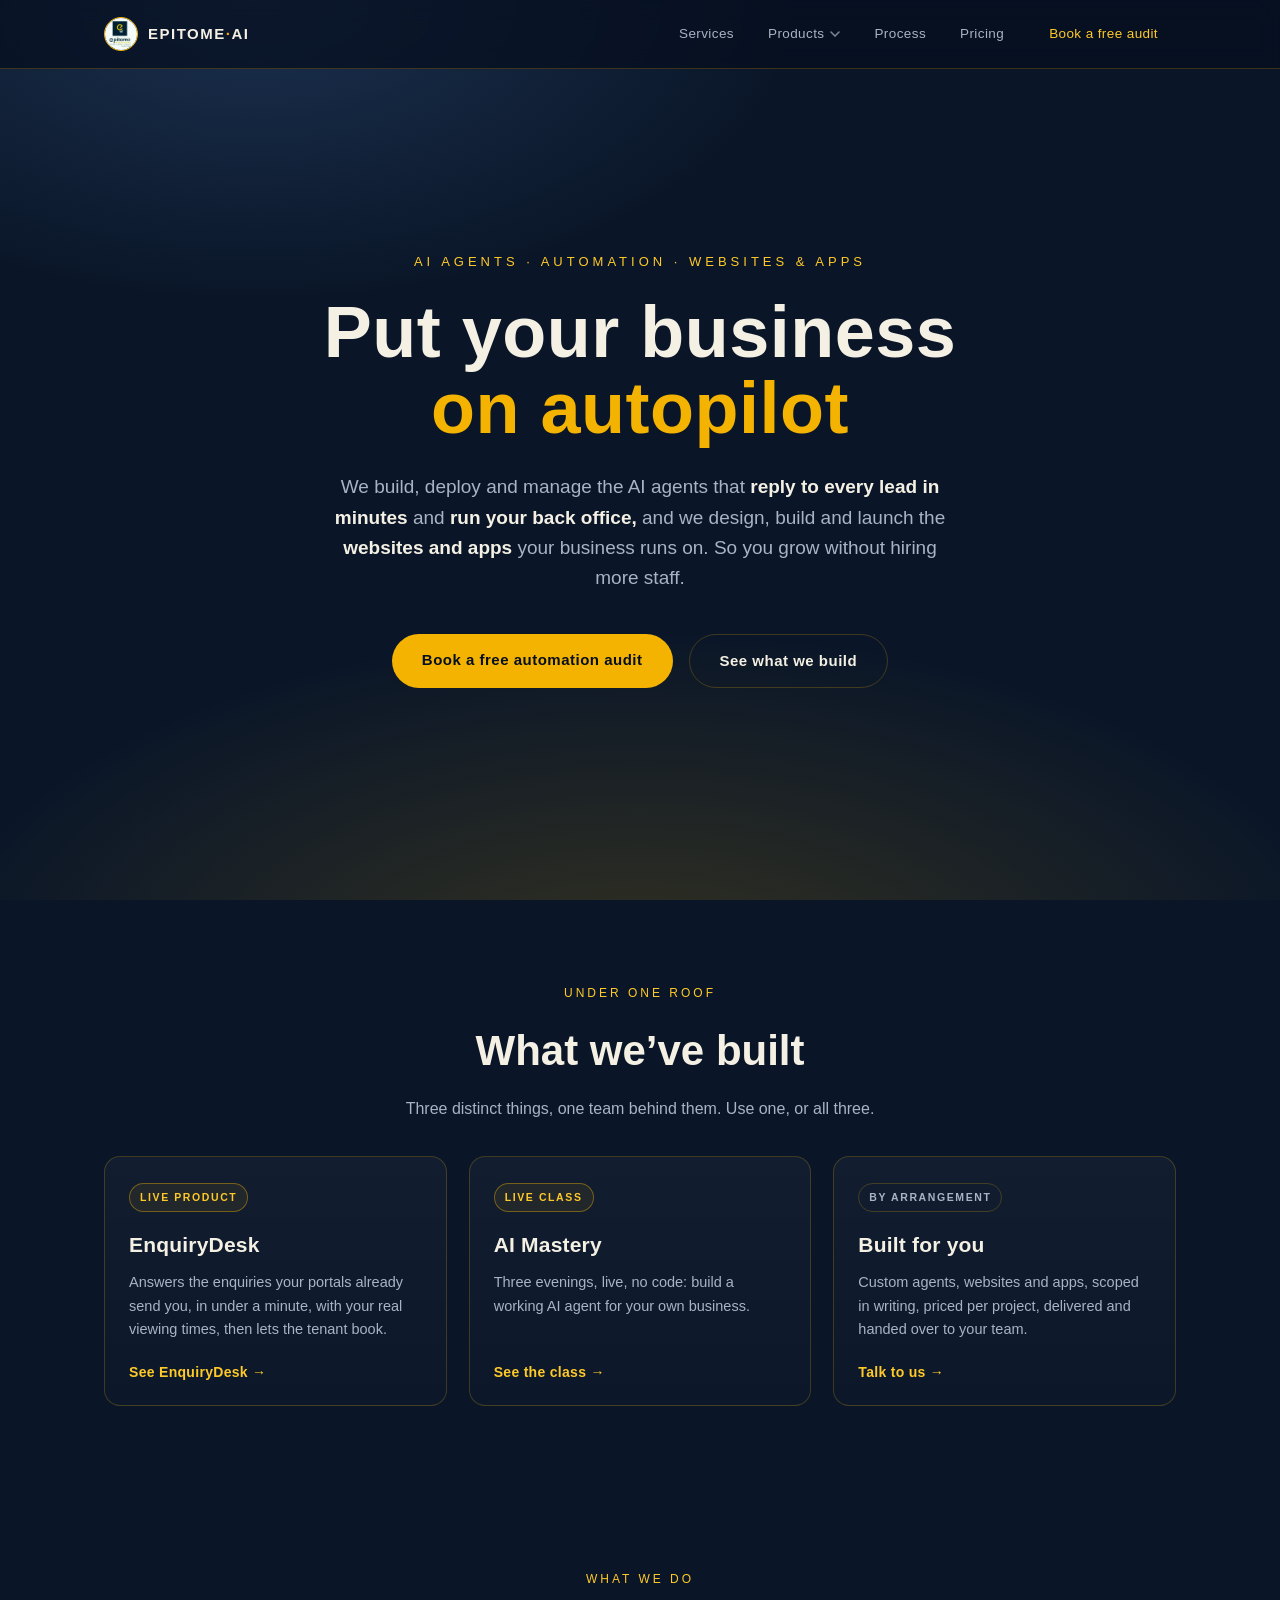
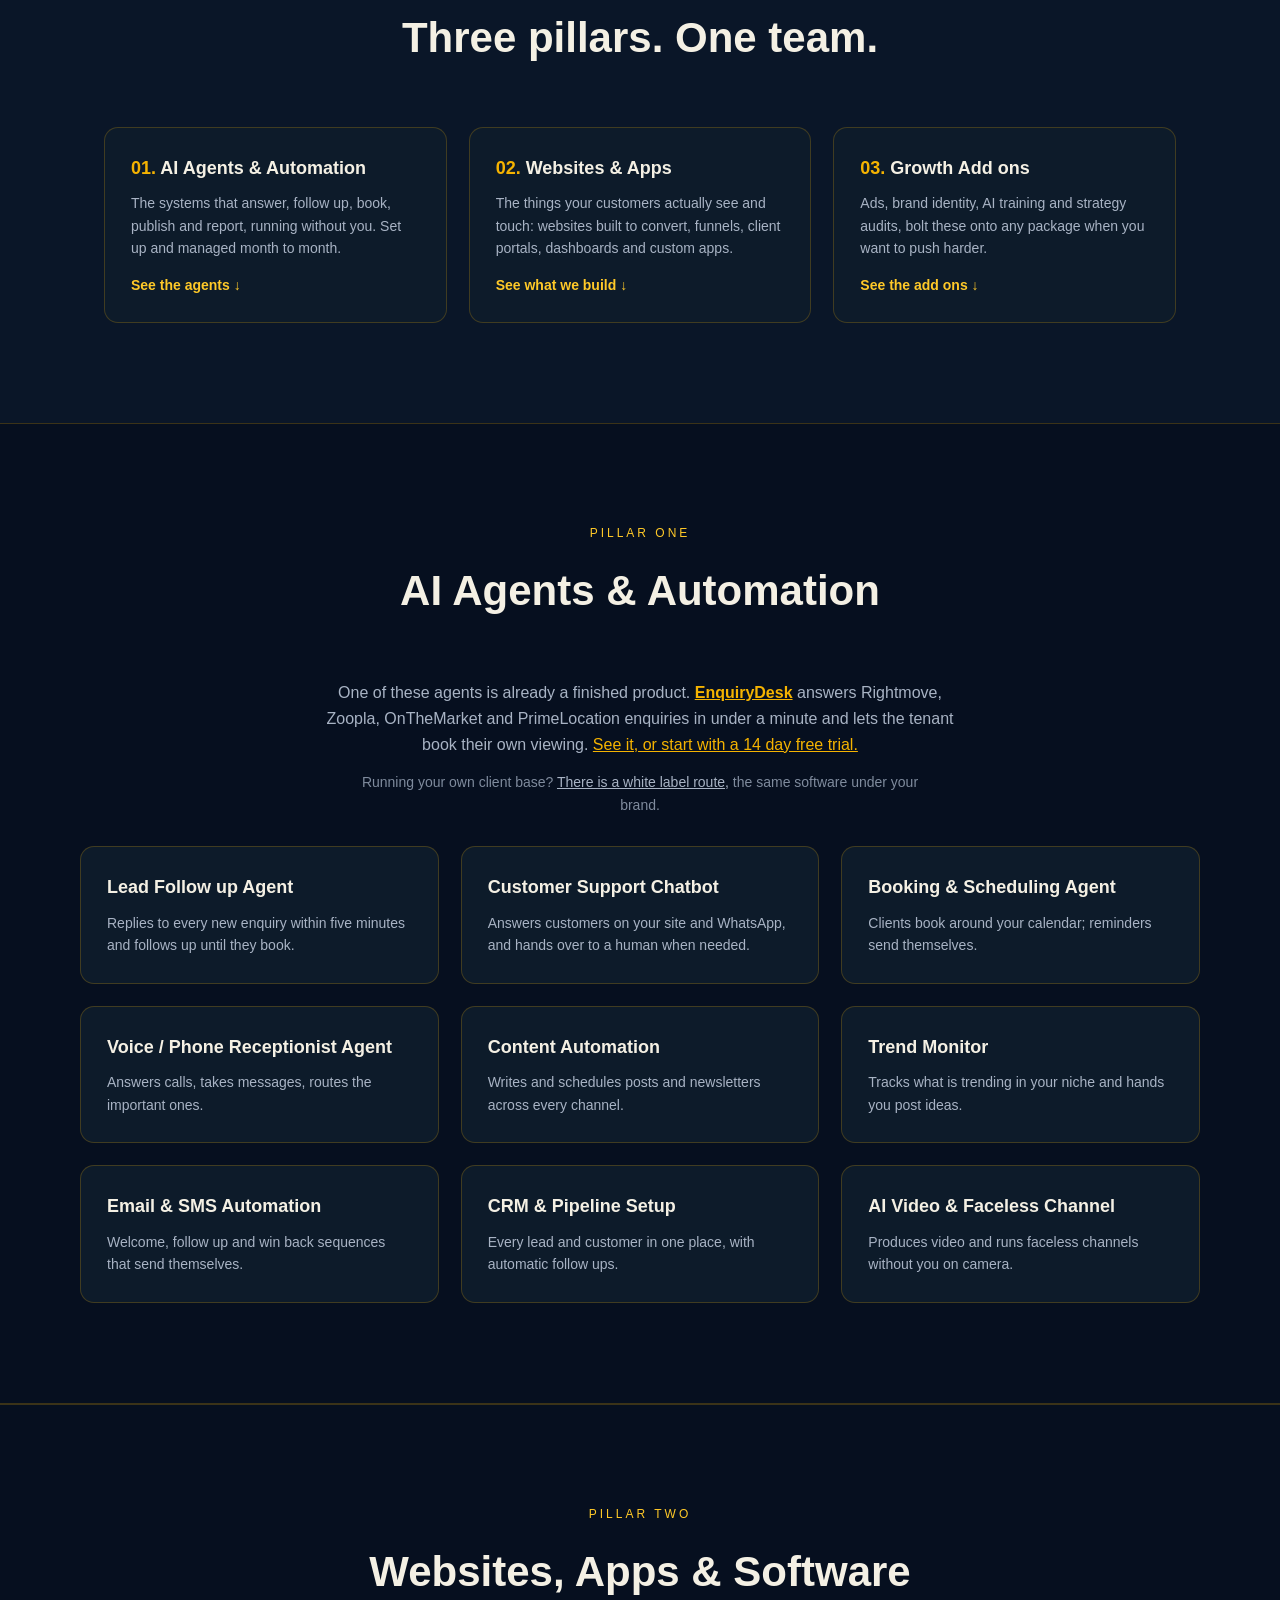
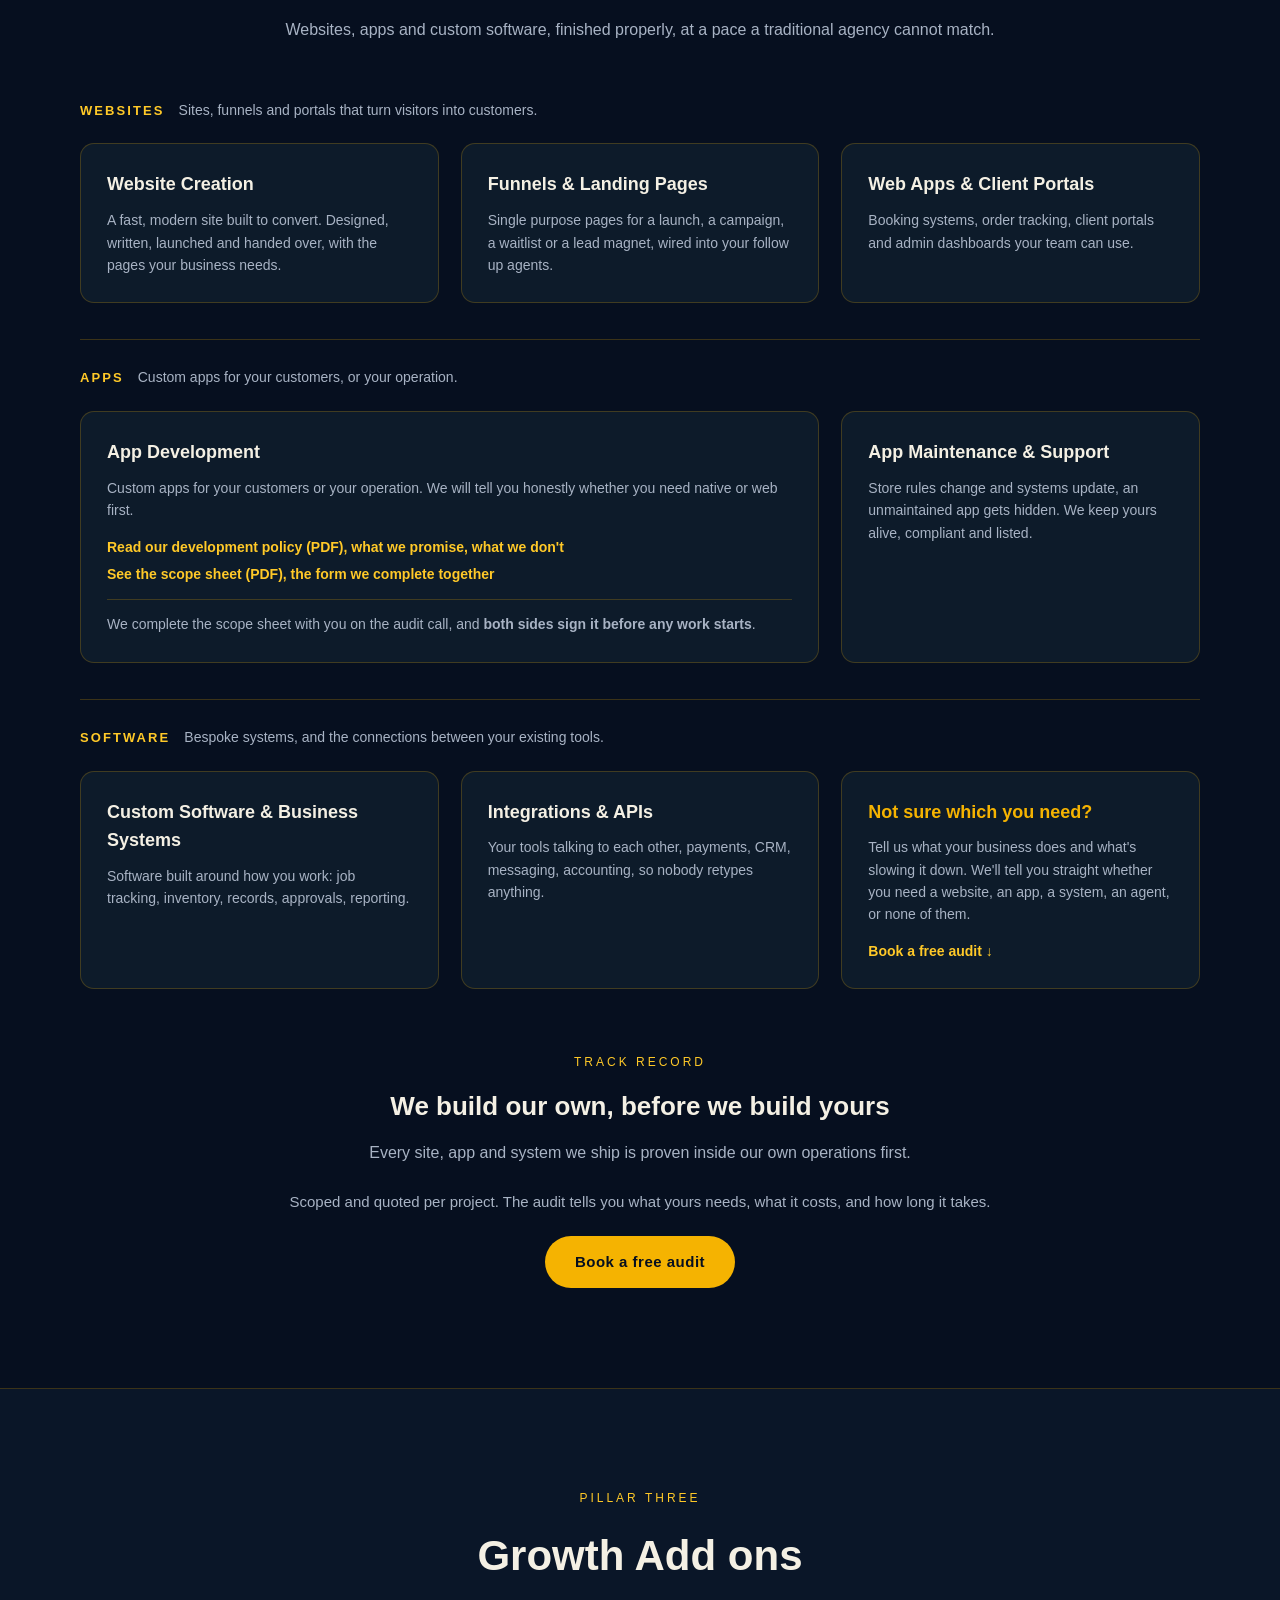
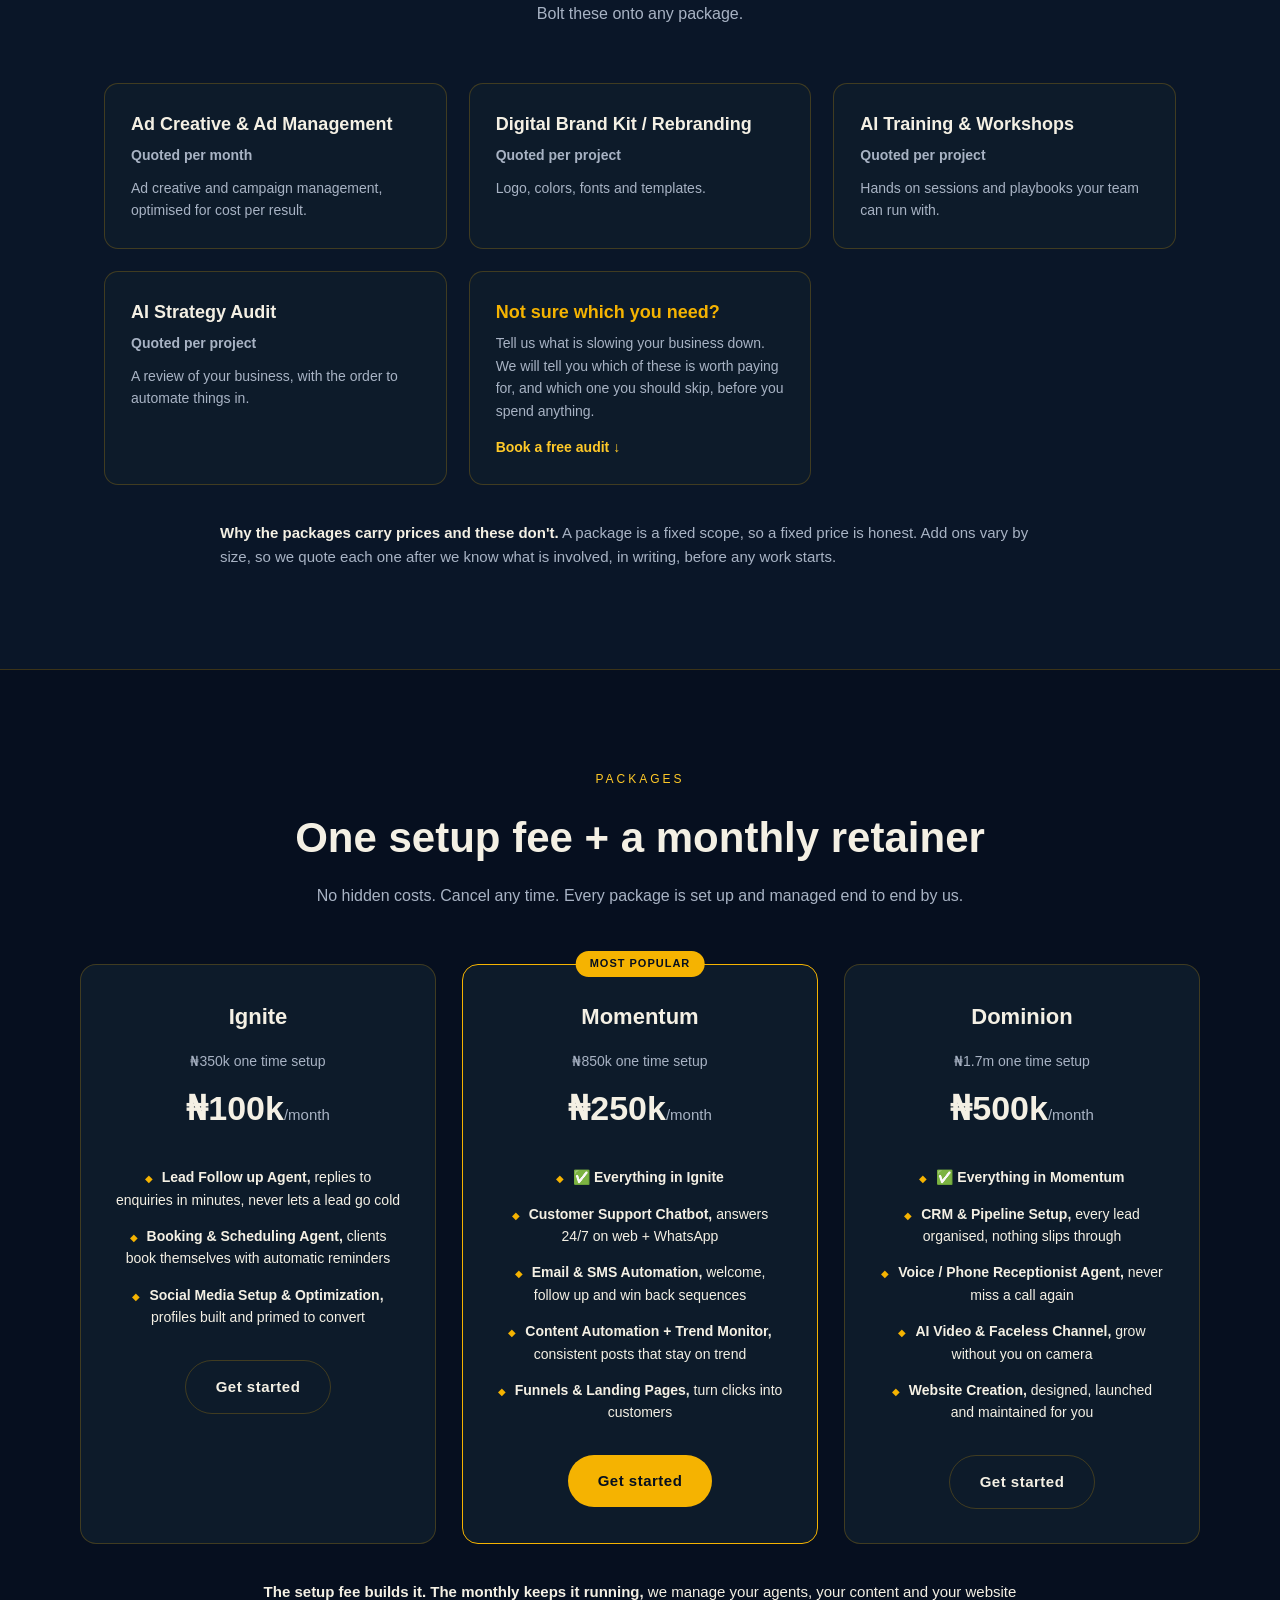
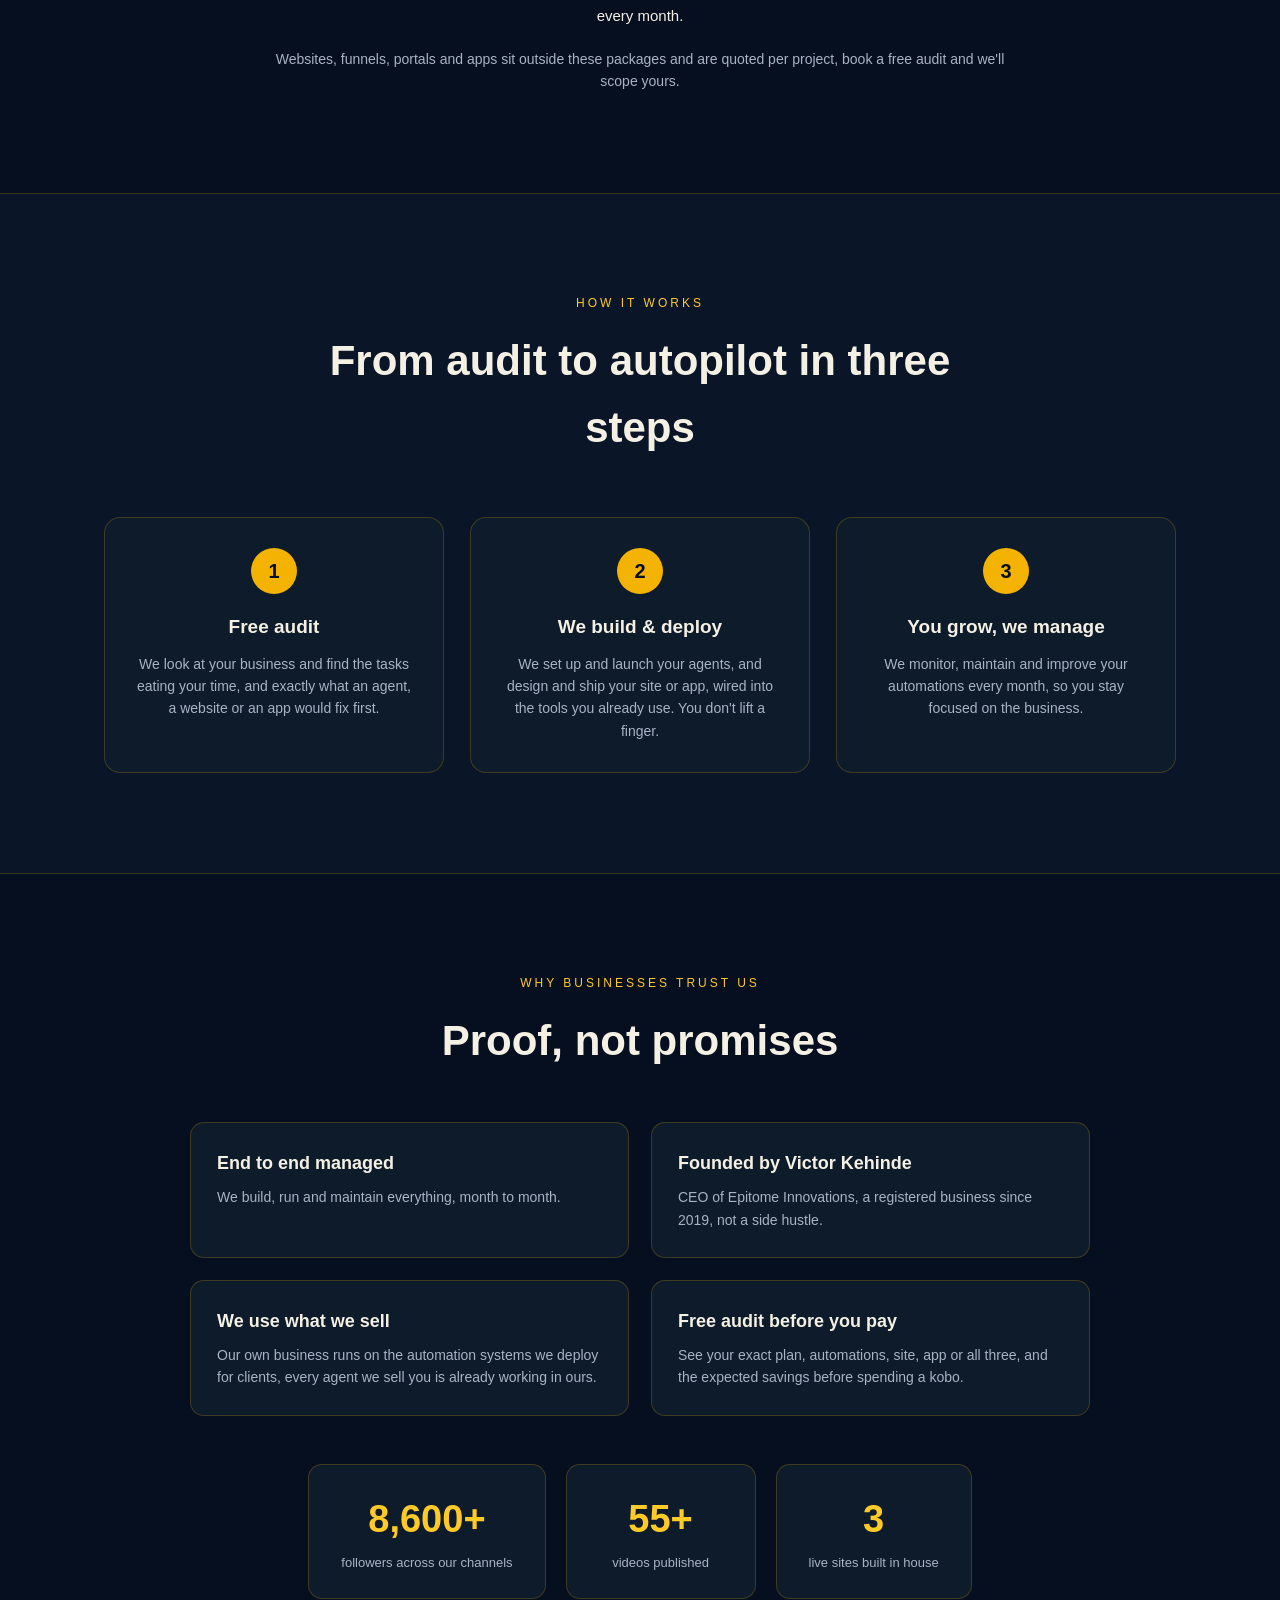
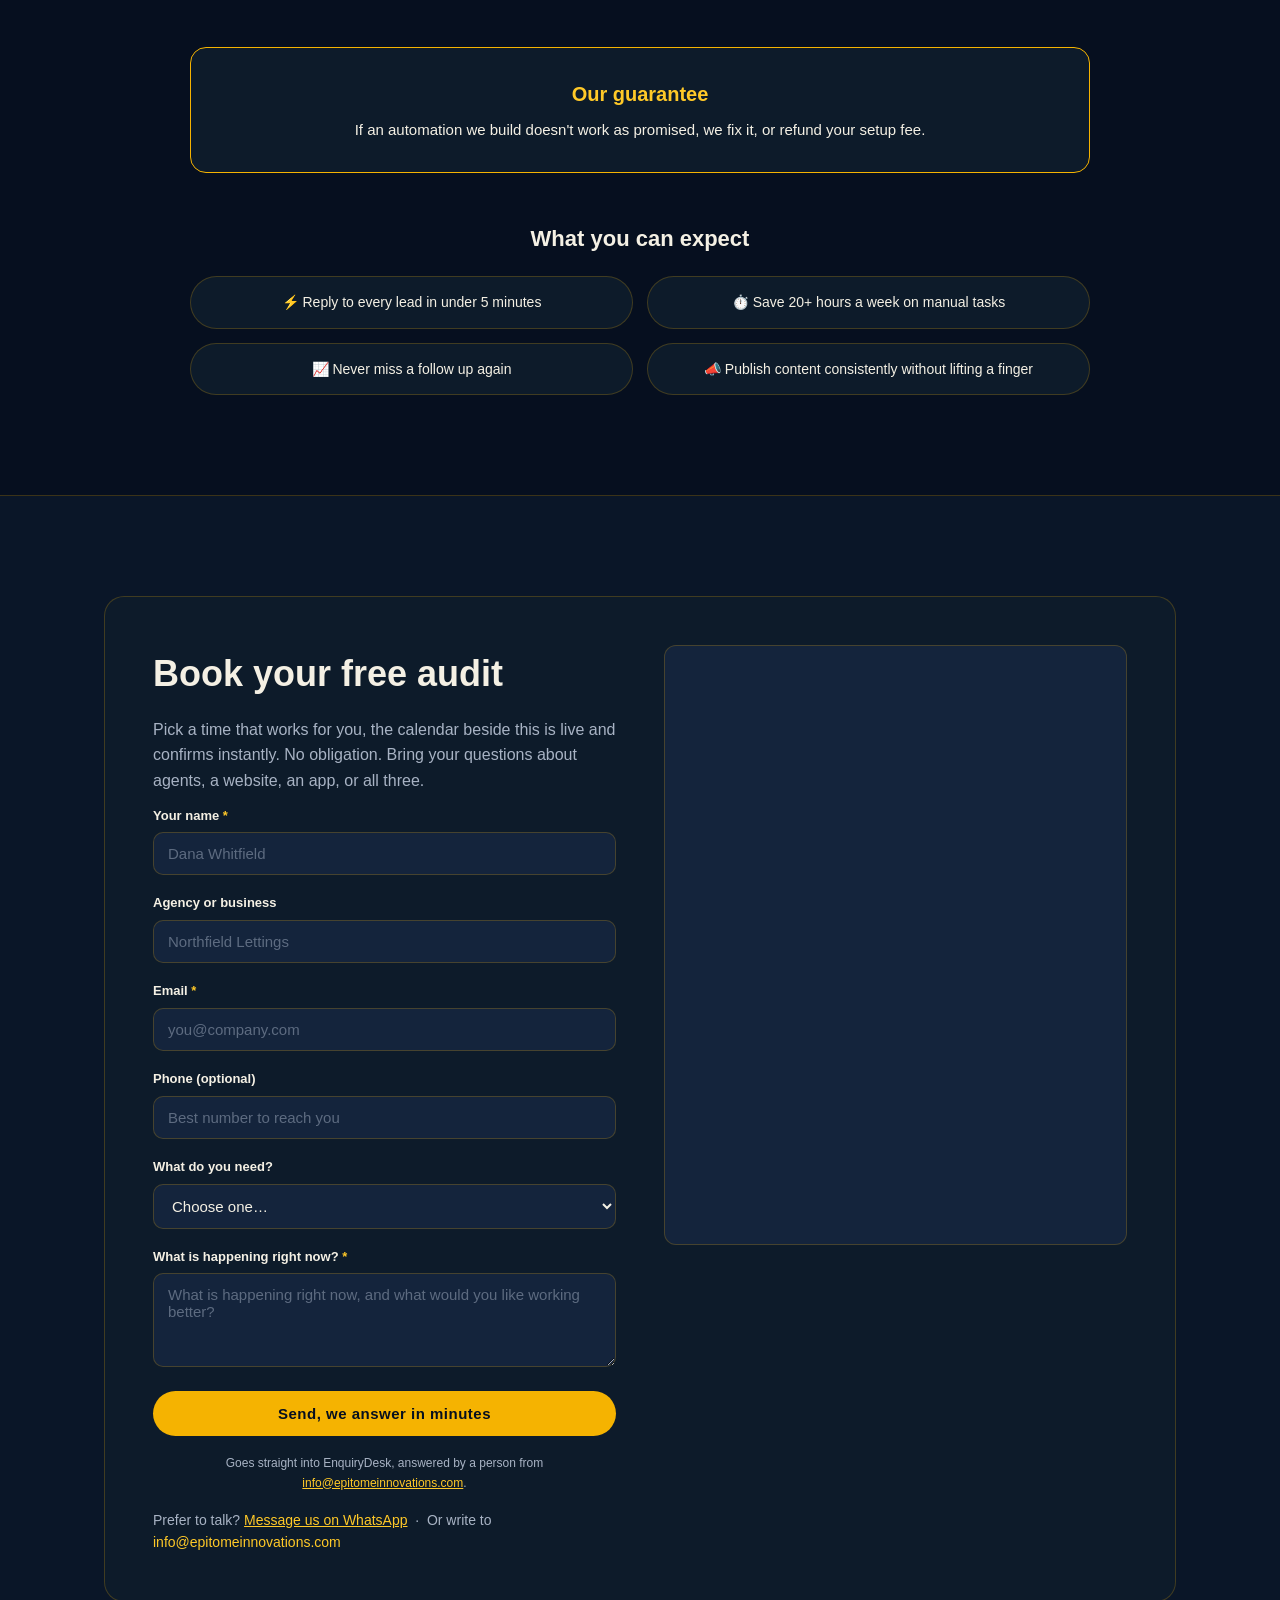
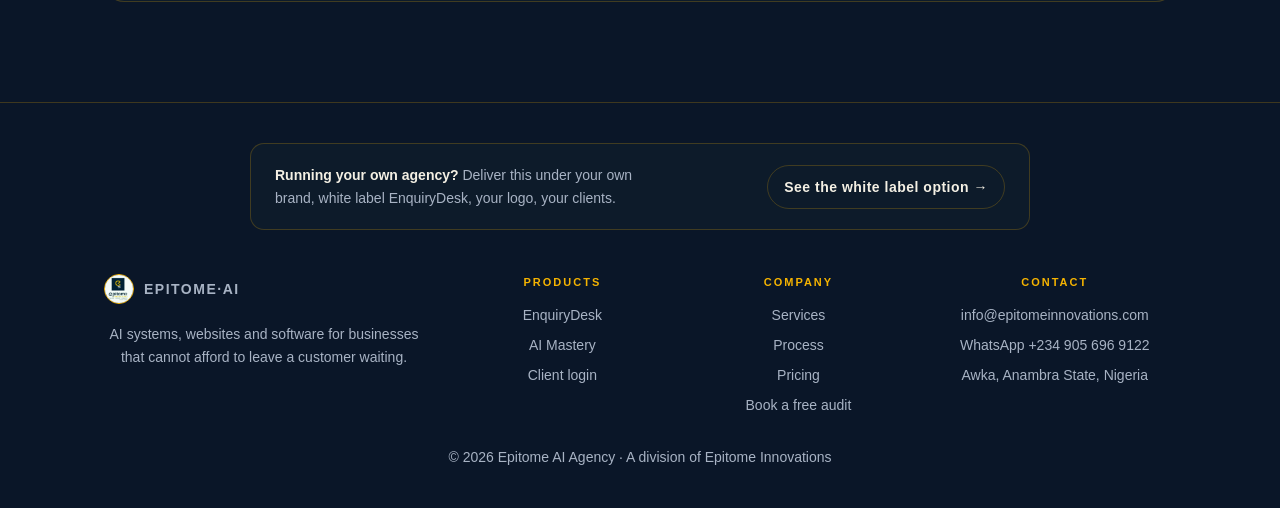
==== commit 5cb92035: "Remove the remaining word hyphens 14-day, follow-ups and end-to-end were still carrying hyphens. The" ====
--- a/index.html
+++ b/index.html
@@ -157,7 +157,7 @@
  <p class="reveal" style="max-width:74ch;margin:0 auto 30px;text-align:center;color:#a8b3c4">
  One of these agents is already a finished product. <a href="enquirydesk/" style="color:#f5b301;font-weight:700">EnquiryDesk</a>
  answers Rightmove, Zoopla, OnTheMarket and PrimeLocation enquiries in under a minute and lets the tenant
- book their own viewing. <a href="enquirydesk/" style="color:#f5b301">See it, or start with a 14-day free trial.</a>
+ book their own viewing. <a href="enquirydesk/" style="color:#f5b301">See it, or start with a 14 day free trial.</a>
  </p>
  <p class="reveal partner-note">
  Running your own client base? <a href="partners.html">There is a white label route,</a> the same software under your brand.
@@ -194,7 +194,7 @@
  </article>
  <article class="agent reveal">
  <h3>CRM &amp; Pipeline Setup</h3>
- <p>Every lead and customer in one place, with automatic follow-ups.</p>
+ <p>Every lead and customer in one place, with automatic follow ups.</p>
  </article>
  <article class="agent reveal">
  <h3>AI Video &amp; Faceless Channel</h3>
@@ -340,7 +340,7 @@
  <div class="section-head reveal">
  <p class="section-head__eyebrow">Packages</p>
  <h2 class="section-head__title">One setup fee + a monthly retainer</h2>
- <p class="section-head__sub">No hidden costs. Cancel any time. Every package is set up and managed end-to-end by us.</p>
+ <p class="section-head__sub">No hidden costs. Cancel any time. Every package is set up and managed end to end by us.</p>
  </div>
 
  <div class="pricing__grid">
@@ -430,7 +430,7 @@
 
  <div class="trust__grid">
  <div class="trust__item reveal">
- <h3>End-to-end managed</h3>
+ <h3>End to end managed</h3>
  <p>We build, run and maintain everything, month to month.</p>
  </div>
  <div class="trust__item reveal">
